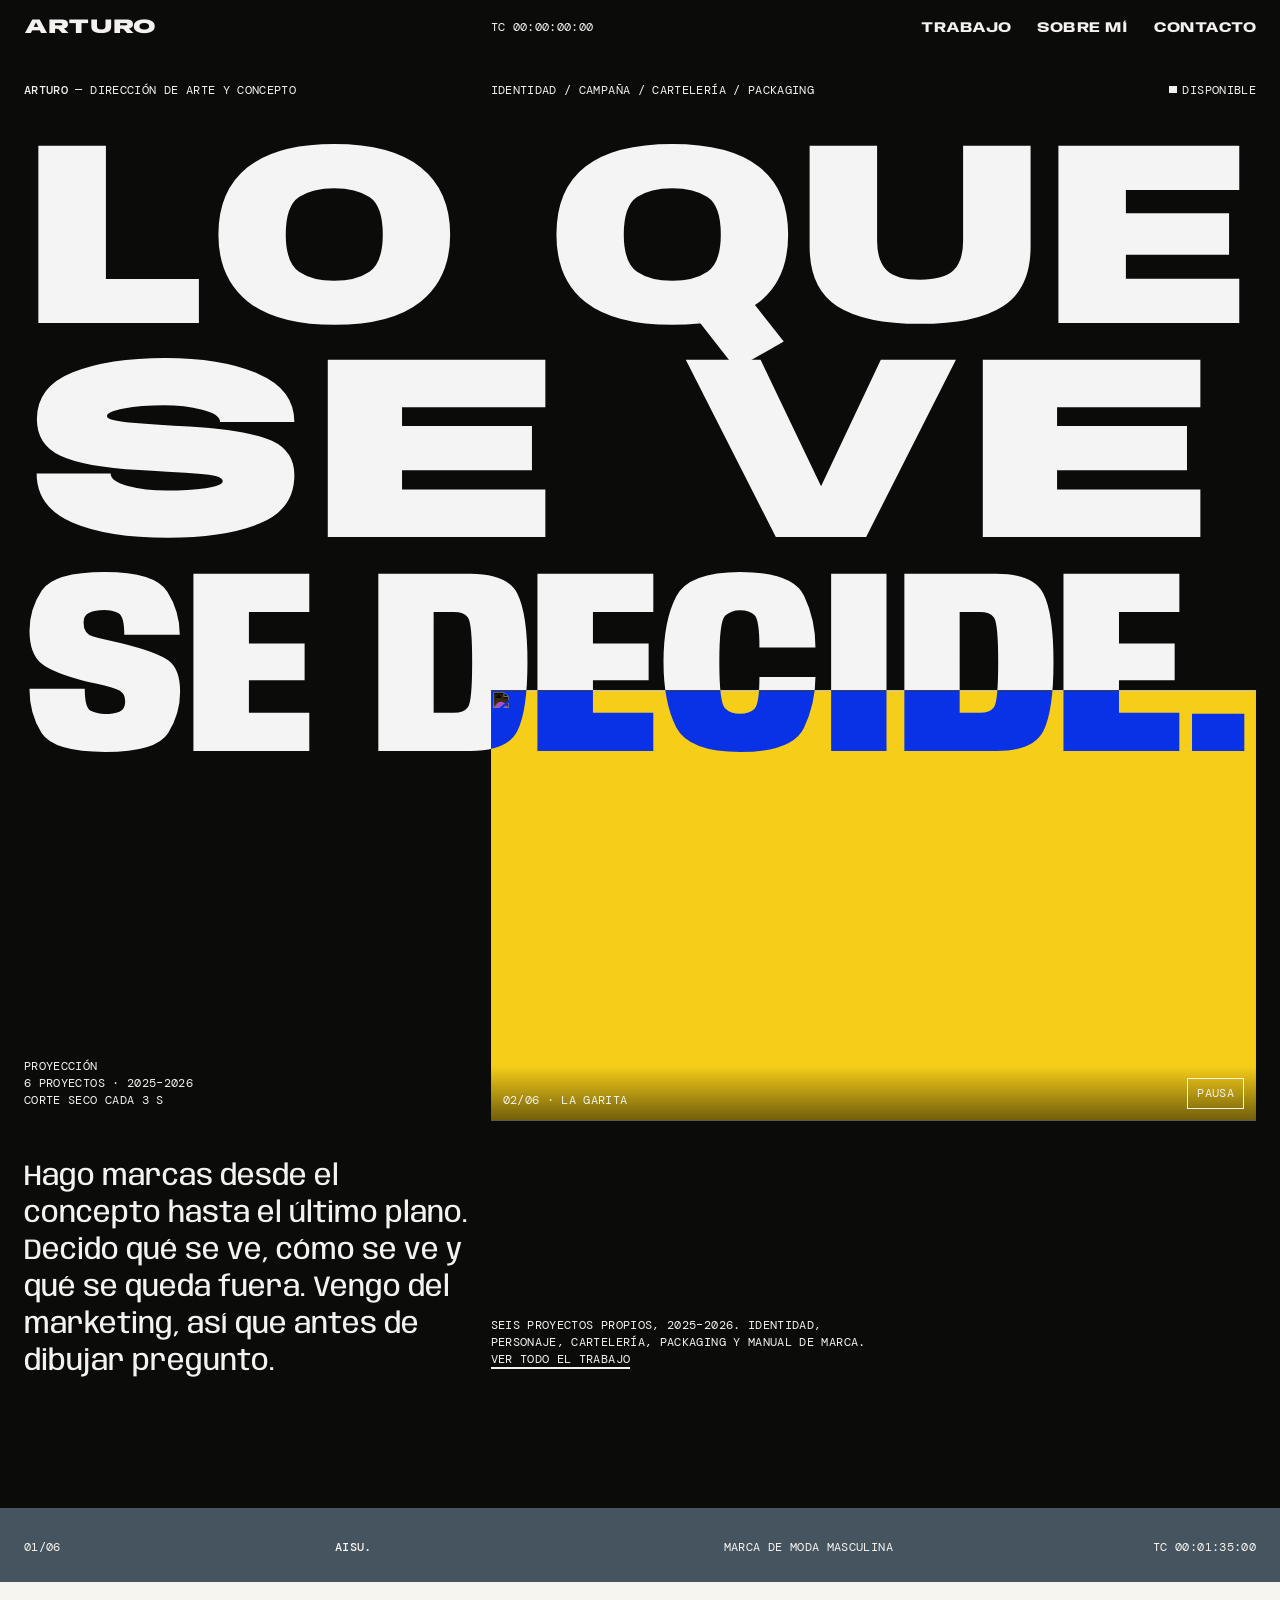
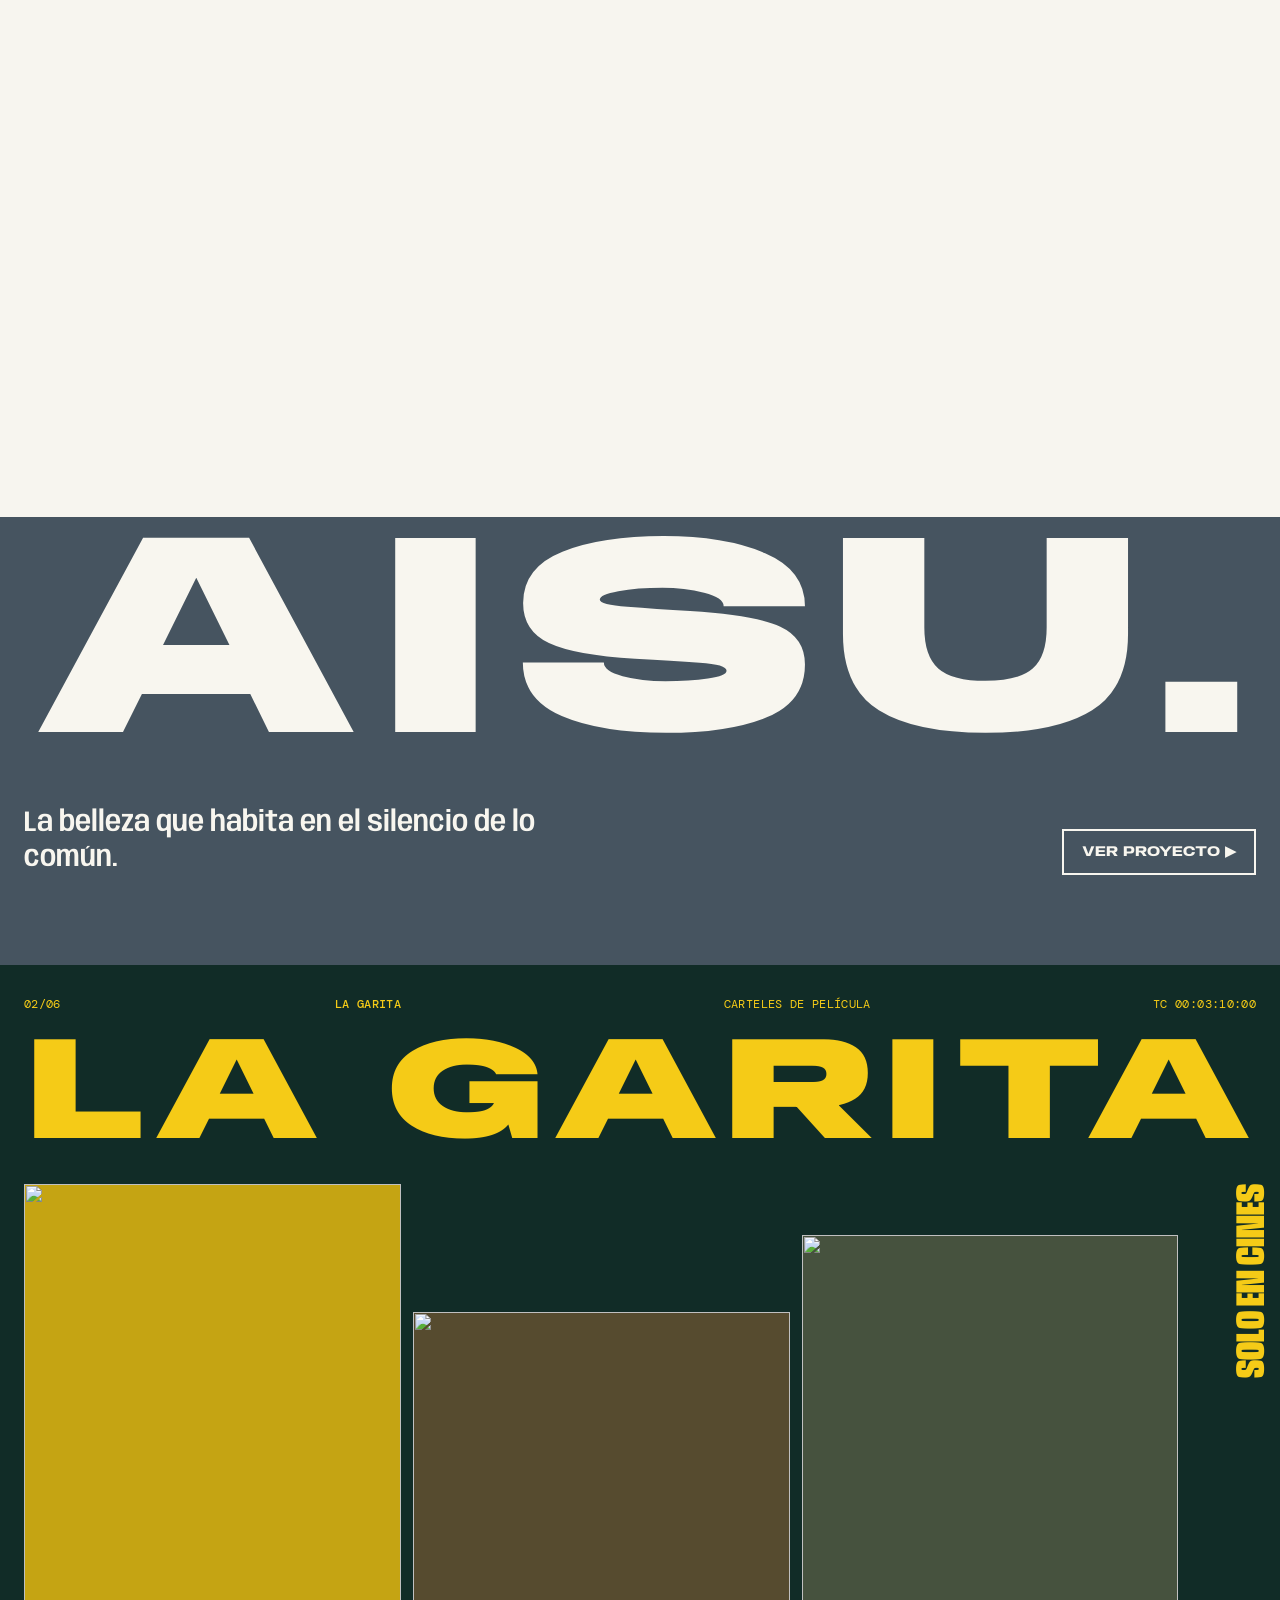
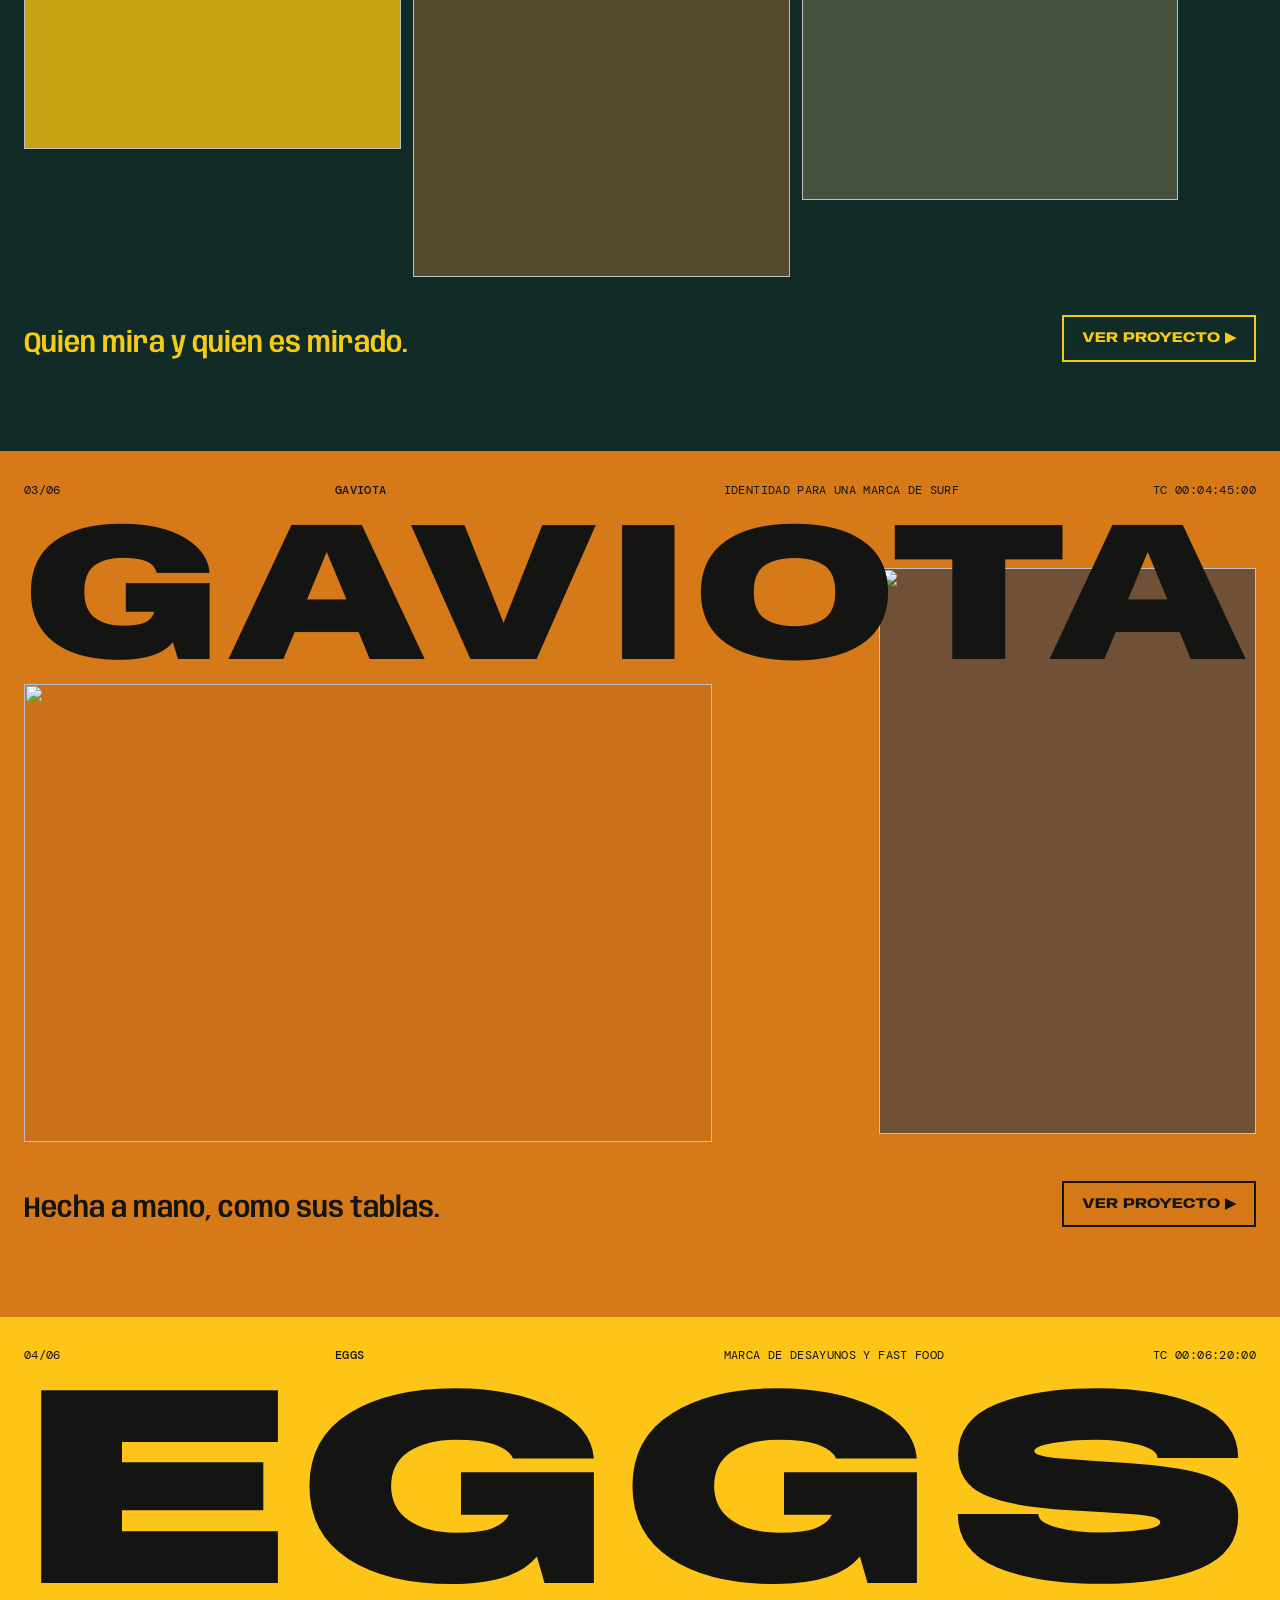
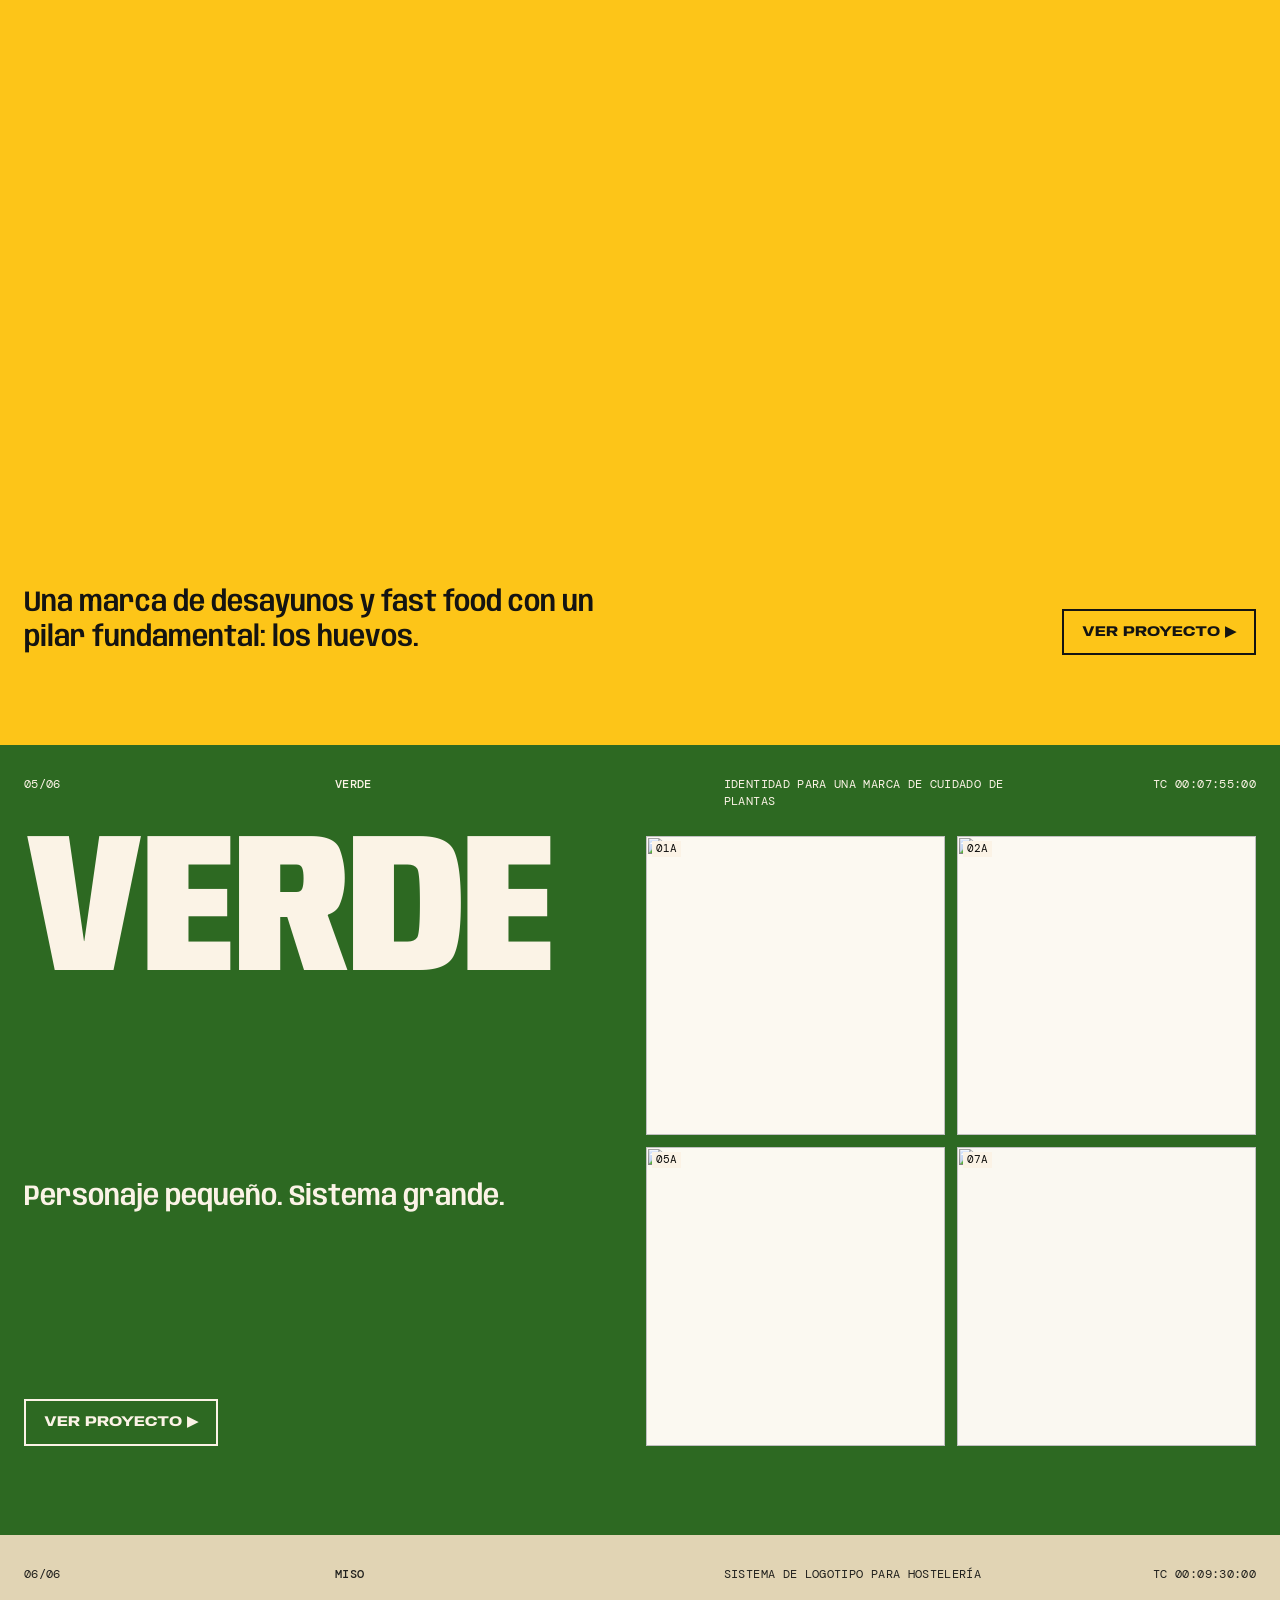
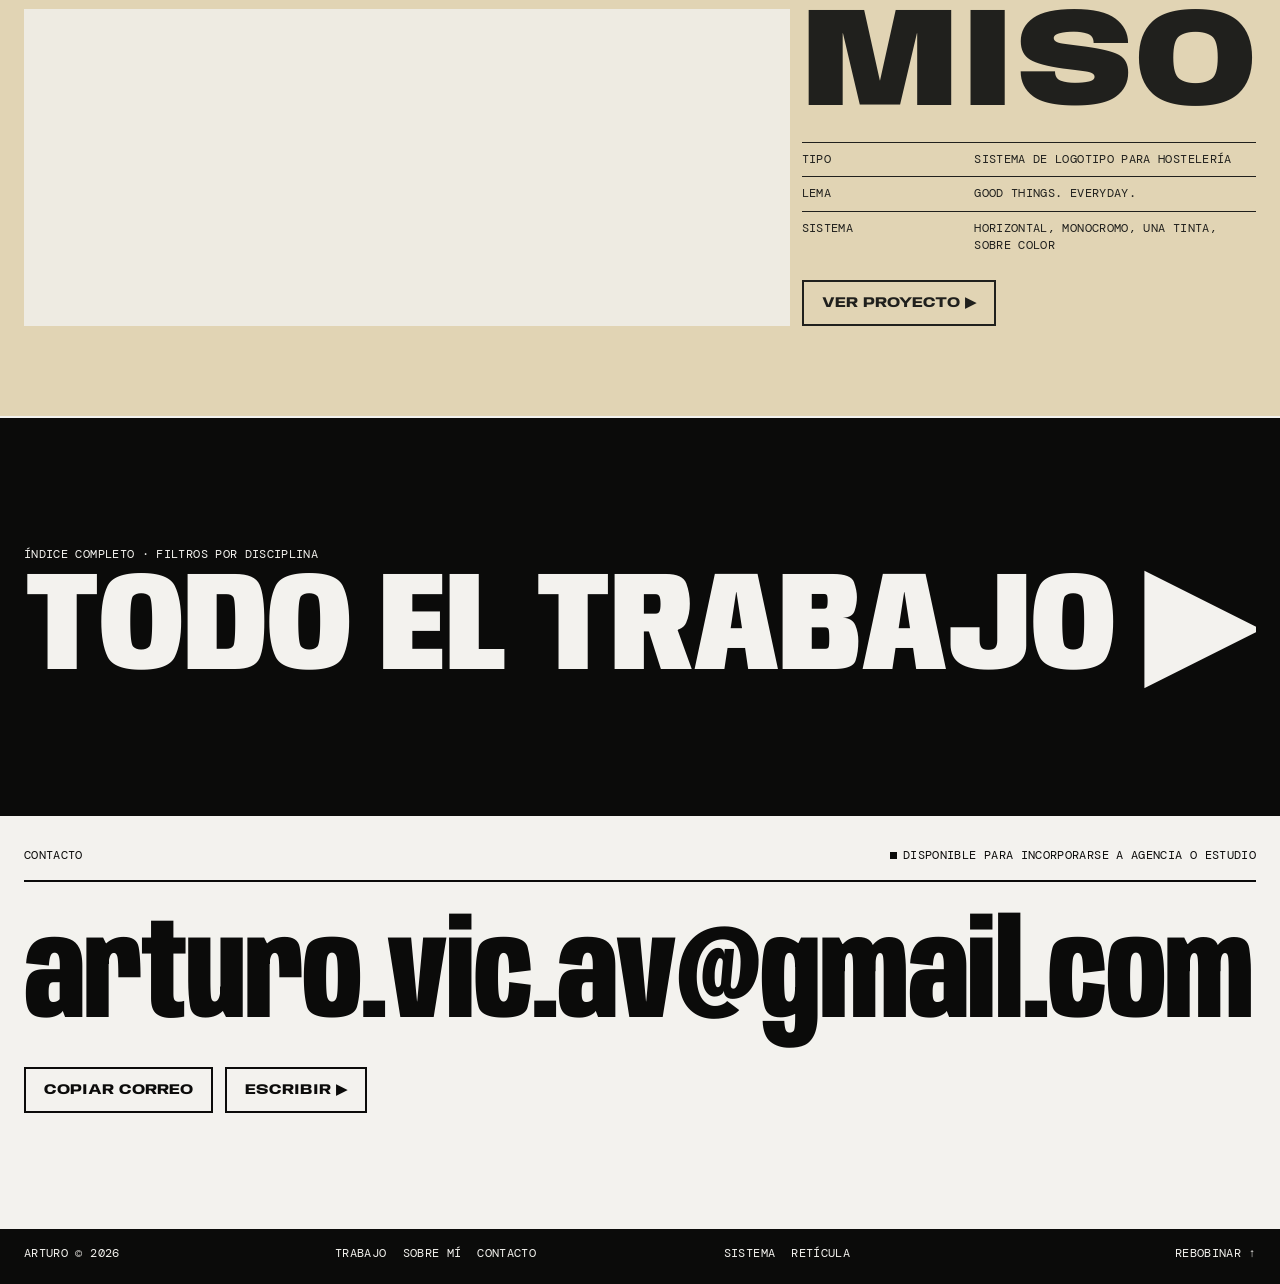
==== index.html @ fe22f7c1 "Portfolio Sala: página y datos" ====
<!doctype html>
<html lang="es">
<head>
<meta charset="utf-8">
<meta name="viewport" content="width=device-width,initial-scale=1,viewport-fit=cover">
<title>Arturo, Sala</title>
<meta name="description" content="Arturo. Dirección de arte y concepto: identidad, campaña, cartelería y packaging.">
<meta name="author" content="Arturo">
<meta property="og:type" content="website">
<meta property="og:locale" content="es_ES">
<meta property="og:title" content="Arturo, Sala">
<meta property="og:description" content="Arturo. Dirección de arte y concepto: identidad, campaña, cartelería y packaging.">
<meta property="og:image" content="img/aisu-01-1440.webp">
<meta name="twitter:card" content="summary_large_image">
<link rel="icon" href="favicon.svg" type="image/svg+xml">
<link rel="preload" as="image" href="img/aisu-01-1440.webp">
<link rel="preconnect" href="https://fonts.googleapis.com"><link rel="preconnect" href="https://fonts.gstatic.com" crossorigin><link rel="stylesheet" href="https://fonts.googleapis.com/css2?family=Anybody:ital,wdth,wght@0,50..150,100..900;1,50..150,100..900&family=DM+Mono:ital,wght@0,400;0,500;1,400&display=swap">
<style>
/* SALA — Versión B, experimental / dirección de arte.
   Concepto: el portfolio como una sala de proyección. La pantalla está a oscuras hasta que entra un proyecto,
   y entonces el color lo pone el trabajo: cada proyecto trae su fondo y su tinta, con cortes secos, sin fundidos.
   Tipografía: una sola familia variable (Anybody, anchura 50–150) usada como imagen + DM Mono para códigos de tiempo y créditos.
   Gramática: 1) el texto grande solo sangra por la derecha; 2) tres colores activos como máximo: fondo, tinta, imagen;
   3) una sola diagonal, la de la claqueta; 4) desplazamientos en múltiplos de dos columnas; 5) el movimiento entra en horizontal. */
:root{
  --night:#0B0B0A; --screen:#F3F2EE; --dim:#8E8C86; --line:rgba(243,242,238,.22);
  --bg:var(--night); --fg:var(--screen);
  --f-disp:"Anybody","Arial Narrow","Helvetica Neue",Arial,sans-serif;
  --f-mono:"DM Mono","SFMono-Regular",Menlo,Consolas,monospace;
  /* escala: tamaño + anchura del eje wdth */
  --t-mega:clamp(4.6rem,15.5vw,22rem);
  --t-dxl:clamp(3.6rem,11vw,15rem);
  --t-dl:clamp(2.8rem,7vw,8.5rem);
  --t-h1:clamp(2.2rem,4.4vw,5.2rem);
  --t-h2:clamp(1.6rem,2.6vw,3rem);
  --t-h3:1.35rem;
  --t-bl:clamp(1.3rem,1rem + 1vw,2.05rem);
  --t-b:1.125rem; --t-meta:.74rem; --t-nav:.9rem;
  /* espaciado */
  --s1:4px; --s2:8px; --s3:12px; --s4:16px; --s5:24px; --s6:32px; --s7:48px; --s8:64px; --s9:96px; --s10:128px; --s11:192px;
  --sec:clamp(80px,10vw,160px);
  /* retícula: 16 columnas a sangre */
  --cols:4; --gut:10px; --mar:16px; --head:52px;
  --ease:cubic-bezier(.16,1,.3,1); --cut:cubic-bezier(.77,0,.18,1); --d1:140ms; --d2:320ms; --d3:700ms;
  color-scheme:dark;
}
@media (min-width:700px){:root{--cols:8;--gut:12px;--mar:20px}}
@media (min-width:1100px){:root{--cols:16;--gut:12px;--mar:24px;--head:56px}}

*,*::before,*::after{box-sizing:border-box}
html{-webkit-text-size-adjust:100%;scroll-padding-top:calc(var(--head) + 16px);background:var(--night)}
body{margin:0;background:var(--night);color:var(--screen);font-family:var(--f-disp);font-size:var(--t-b);line-height:1.5;font-stretch:100%;-webkit-font-smoothing:antialiased}
img{display:block;max-width:100%;height:auto}
a{color:inherit;text-decoration:none}
button{font:inherit;color:inherit;background:none;border:0;padding:0;cursor:pointer;text-transform:inherit;letter-spacing:inherit}
::selection{background:var(--screen);color:var(--night)}
:focus-visible{outline:3px solid currentColor;outline-offset:3px}
[tabindex="-1"]:focus{outline:none}
.sr{position:absolute!important;width:1px;height:1px;overflow:hidden;clip:rect(0 0 0 0);white-space:nowrap}
.skip{position:fixed;left:var(--mar);top:8px;z-index:100;background:var(--screen);color:var(--night);padding:8px 12px;font:500 var(--t-meta)/1 var(--f-mono);text-transform:uppercase;transform:translateY(-200%)}
.skip:focus{transform:none}

.wrap{padding-inline:var(--mar)}
.g{display:grid;grid-template-columns:repeat(var(--cols),minmax(0,1fr));column-gap:var(--gut)}
.g>*{grid-column:var(--cm,1/-1);min-width:0}
@media (min-width:700px){.g>*{grid-column:var(--ct,1/-1)}}
@media (min-width:1100px){.g>*{grid-column:var(--c,1/-1)}}

/* tipografía */
.mono,.meta{font-family:var(--f-mono);font-size:var(--t-meta);line-height:1.45;font-weight:400;letter-spacing:.03em;text-transform:uppercase;font-variant-numeric:tabular-nums}
.meta b{font-weight:500}
.mega,.dxl,.dl,.h1,.h2{font-family:var(--f-disp);text-transform:uppercase;margin:0;font-weight:900}
.mega{font-size:var(--t-mega);line-height:.8;font-stretch:50%;letter-spacing:-.005em}
.dxl{font-size:var(--t-dxl);line-height:.82;font-stretch:56%}
.dl{font-size:var(--t-dl);line-height:.86;font-stretch:62%;font-weight:850}
.h1{font-size:var(--t-h1);line-height:.9;font-stretch:70%;font-weight:800}
.h2{font-size:var(--t-h2);line-height:.96;font-stretch:80%;font-weight:750}
.h3{font-size:var(--t-h3);line-height:1.1;font-stretch:100%;font-weight:650;margin:0}
.bl{font-size:var(--t-bl);line-height:1.28;font-weight:450;margin:0;max-width:30em;text-wrap:pretty}
.b{font-size:var(--t-b);line-height:1.52;margin:0;max-width:36em;text-wrap:pretty}
.wide{font-stretch:150%;font-weight:800}
/* bloques ajustados: cada línea abre su anchura hasta llenar la caja */
.fitbox{display:block;overflow-x:clip;overflow-y:visible;white-space:nowrap}
.fit{display:inline-block;white-space:nowrap;will-change:font-stretch}
.fitbox.anim .fit{transition:font-stretch var(--d3) var(--ease),font-size var(--d3) var(--ease)}
.fitgroup{display:block}
a.hit{display:block;min-width:0}

/* cabecera */
.hd{position:fixed;left:0;right:0;top:0;z-index:50;padding-top:env(safe-area-inset-top,0px);background:var(--hbg,var(--night));color:var(--hfg,var(--screen));transition:background-color var(--d2) var(--cut),color var(--d2) var(--cut)}
.hd .g{height:var(--head);align-items:center}
.logo{font:900 1.25rem/1 var(--f-disp);font-stretch:150%;letter-spacing:.01em;text-transform:uppercase}
.tc{display:none}
@media (min-width:1100px){.tc{display:block}}
.nav{display:flex;justify-content:flex-end;gap:clamp(14px,2vw,28px)}
.nav a,.menu-btn{font:750 var(--t-nav)/1 var(--f-disp);font-stretch:125%;text-transform:uppercase;letter-spacing:.01em;padding:10px 0;position:relative}
.nav a::before{content:"";position:absolute;left:-6px;right:-6px;top:4px;bottom:4px;background:var(--hfg,var(--screen));transform:scaleX(0);transform-origin:left;transition:transform var(--d2) var(--cut);z-index:-1}
.nav a{isolation:isolate;transition:color var(--d2) var(--cut)}
.nav a:hover,.nav a[aria-current="page"]{color:var(--hbg,var(--night))}
.nav a:hover::before,.nav a[aria-current="page"]::before{transform:scaleX(1)}
.prog{position:absolute;left:0;bottom:0;height:2px;width:100%;background:currentColor;transform-origin:left;transform:scaleX(0)}
.menu-btn{display:none}
@media (max-width:699px){.nav{display:none}.menu-btn{display:block;justify-self:end}}
.menu{position:fixed;inset:0;z-index:70;background:var(--screen);color:var(--night);padding:calc(env(safe-area-inset-top,0px) + 8px) var(--mar) calc(env(safe-area-inset-bottom,0px) + 20px);display:flex;flex-direction:column}
.menu[hidden]{display:none!important}
.menu-top{display:flex;justify-content:space-between;align-items:center;height:44px}
.menu ol{list-style:none;margin:auto 0 0;padding:0}
.menu li a{display:block;font:900 clamp(3.6rem,19vw,6rem)/.84 var(--f-disp);font-stretch:55%;text-transform:uppercase;padding:6px 0;border-top:2px solid currentColor}
.menu li a span{font:400 var(--t-meta)/1 var(--f-mono);vertical-align:top;margin-right:10px}
.menu .meta{margin-top:20px}
main{overflow-x:clip;display:block;padding-top:calc(var(--head) + env(safe-area-inset-top,0px))}
.pj,.reel,.close,.hero,.ph,.next{display:flow-root}
.next{display:block}

/* botones y enlaces: bloques invertidos, sin pastillas ni sombras */
.cta{display:inline-flex;align-items:center;gap:10px;font:750 var(--t-nav)/1 var(--f-disp);font-stretch:125%;text-transform:uppercase;padding:14px 18px;border:2px solid currentColor;transition:background-color var(--d1),color var(--d1)}
.cta:hover{background:currentColor}
.cta:hover span{color:var(--inv,var(--night))}
.cta:active{transform:translateY(2px)}
.cta[data-state="ok"]{background:currentColor}
.cta[data-state="ok"] span{color:var(--inv,var(--night))}
.ul{background-image:linear-gradient(currentColor,currentColor);background-size:100% 2px;background-repeat:no-repeat;background-position:0 100%;padding-bottom:2px}
.ul:hover{background-size:0 2px;background-position:100% 100%;transition:background-size var(--d2) var(--cut)}

/* HOME: hero */
.hero{padding-top:clamp(16px,2vw,28px);position:relative}
.hero-top{row-gap:6px;padding-bottom:clamp(14px,2vw,24px)}
.hero-top .a{--c:1/7;--ct:1/5}
.hero-top .b2{--c:7/12;--ct:5/9}
.hero-top .c2{--c:12/-1;--ct:1/-1;text-align:right}
@media (max-width:1099px){.hero-top .c2{text-align:left}}
.stmt{position:relative;z-index:2;mix-blend-mode:difference;color:#fff;pointer-events:none}
.stmt .fitbox{line-height:.8}
.stmt .fitbox+.fitbox{margin-top:.02em}
.proj{position:relative;z-index:1;margin-top:clamp(-120px,-9vw,-40px)}
.proj .frame{--c:7/-1;--ct:3/-1;position:relative;aspect-ratio:16/9;background:#1a1a19;overflow:hidden}
@media (max-width:699px){.proj{margin-top:-28px}.proj .frame{aspect-ratio:4/5}}
.proj img{position:absolute;inset:0;width:100%;height:100%;object-fit:cover}
.proj .ctrl{position:absolute;left:0;right:0;bottom:0;display:flex;justify-content:space-between;align-items:end;padding:12px;gap:12px;background:linear-gradient(transparent,rgba(0,0,0,.55));color:var(--screen)}
.proj .ctrl button{border:1.5px solid currentColor;padding:6px 9px}
.proj .ctrl button:hover{background:var(--screen);color:var(--night)}
.hero-sub{margin-top:clamp(24px,3vw,40px);row-gap:18px;align-items:end;padding-bottom:var(--sec)}
.hero-sub .bl{--c:1/7;--ct:1/6}
.hero-sub .st{--c:7/12;--ct:6/-1}
.dot{display:inline-block;width:.6em;height:.6em;background:currentColor;margin-right:.5em;vertical-align:.02em;animation:blink 1.6s steps(1) infinite}
@keyframes blink{50%{opacity:.25}}
.proj .frame{grid-row:1}
.proj .aside{--c:1/6;--ct:1/3;grid-row:1;align-self:end}
@media (max-width:1099px){.proj .aside{display:none}}

/* intro */
.intro{border-top:2px solid var(--screen);padding-top:14px;padding-bottom:var(--sec);row-gap:20px}
.intro .meta{--c:1/5;--ct:1/3}
.intro .bl{--c:5/15;--ct:3/-1;font-size:clamp(1.55rem,1.1rem + 1.9vw,3.3rem);line-height:1.12;font-weight:500;max-width:none;font-stretch:88%}
.intro .go{--c:5/-1;--ct:3/-1}

/* REELS: cada proyecto trae su color */
.reel{background:var(--rg);color:var(--ri);--inv:var(--rg);padding-block:clamp(20px,2.4vw,32px) clamp(56px,7vw,112px);position:relative;overflow:hidden}
.reel-top{row-gap:4px;padding-bottom:clamp(16px,2vw,28px)}
.reel-top>*:nth-child(1){--c:1/5;--ct:1/3;--cm:1/2}
.reel-top>*:nth-child(2){--c:5/10;--ct:3/6;--cm:2/-1}
.reel-top>*:nth-child(3){--c:10/14;--ct:6/8}
.reel-top>*:nth-child(4){--c:14/-1;--ct:8/-1;text-align:right}
@media (max-width:699px){.reel-top>*:nth-child(3),.reel-top>*:nth-child(4){display:none}}
.reel a.hit:hover .fit{opacity:.92}
.reel .hook{font-size:var(--t-bl);line-height:1.2;font-weight:600;font-stretch:90%;margin:0;max-width:22em}
.reel .foot{margin-top:clamp(20px,3vw,40px);row-gap:18px;align-items:end}
.reel .foot .hook{--c:1/9;--ct:1/6}
.reel .foot .act{--c:13/-1;--ct:6/-1;justify-self:end}
@media (max-width:699px){.reel .foot .act{justify-self:start}}
.bleedimg{margin-inline:calc(var(--mar) * -1);position:relative;overflow:hidden;background:rgba(0,0,0,.2)}
.bleedimg img{width:100%;height:100%;object-fit:cover;position:absolute;inset:0}
.lbx{aspect-ratio:2.39/1}
@media (max-width:699px){.lbx{aspect-ratio:4/3}}
.cross{position:relative;z-index:2;margin-top:-.34em}
.v-aisu .cross .fit{text-shadow:0 0 1px rgba(0,0,0,.01)}
/* La Garita: tres carteles escalonados + rótulo vertical */
.posters{row-gap:var(--gut);margin-top:clamp(16px,2vw,28px);position:relative}
.posters a{display:block;aspect-ratio:2/3;position:relative;overflow:hidden}
.posters img{position:absolute;inset:0;width:100%;height:100%;object-fit:cover}
.posters .p1{--c:1/6;--ct:1/4;--cm:1/3}
.posters .p2{--c:6/11;--ct:4/7;--cm:3/5;margin-top:clamp(0px,10vw,160px)}
.posters .p3{--c:11/16;--ct:1/4;--cm:1/3;margin-top:clamp(0px,4vw,64px)}
@media (max-width:1099px){.posters .p3{margin-top:0}}
.vlabel{position:absolute;right:calc(var(--mar) * -1 + 6px);top:0;writing-mode:vertical-rl;transform:rotate(180deg);font:900 clamp(1.6rem,3.2vw,3.6rem)/1 var(--f-disp);font-stretch:60%;text-transform:uppercase;white-space:nowrap}
@media (max-width:699px){.vlabel{display:none}}
/* Gaviota: tabla vertical que rompe el título */
.v-gav .wrapx{row-gap:var(--gut)}
.v-gav .ttl{position:relative;z-index:2}
.v-gav .tall{--c:12/-1;--ct:5/9;--cm:2/5;margin-top:clamp(-180px,-9vw,-32px);position:relative;z-index:1;aspect-ratio:2/3;overflow:hidden;display:block}
.v-gav .tall img,.v-gav .land img{position:absolute;inset:0;width:100%;height:100%;object-fit:cover}
.v-gav .land{--c:1/10;--ct:1/5;--cm:1/-1;aspect-ratio:3/2;overflow:hidden;position:relative;display:block;align-self:end}
@media (max-width:699px){.v-gav .tall{margin-top:16px}.v-gav .land{grid-row:3}}
/* Eggs: palabra enorme detrás, envase encima */
.v-eggs .logo{--c:4/14;--ct:2/8;display:block;position:relative;aspect-ratio:1473/1068;overflow:hidden;margin-top:clamp(-40px,-2vw,-8px)}
.v-eggs .logo img{position:absolute;inset:0;width:100%;height:100%;object-fit:cover;background:transparent!important}
/* Verde: título a la izquierda, hoja de contactos a la derecha */
.v-verde .split{row-gap:24px;align-items:start}
.v-verde .l{--c:1/8;--ct:1/-1;display:grid;grid-template-columns:minmax(0,1fr);gap:18px;align-content:space-between;min-height:100%}
.v-verde .r{--c:9/-1;--ct:1/-1;display:grid;grid-template-columns:repeat(2,minmax(0,1fr));gap:var(--gut)}
.v-verde .r a{display:block;position:relative;aspect-ratio:1;overflow:hidden}
.v-verde .r img{position:absolute;inset:0;width:100%;height:100%;object-fit:cover}
.v-verde .r .code{position:absolute;left:6px;top:5px;font:400 .66rem/1 var(--f-mono);color:var(--night);background:var(--ri);padding:3px 4px}
/* Miso: composición de manual */
.v-miso .split{row-gap:20px}
.v-miso .img{--c:1/11;--ct:1/-1;display:block;position:relative;aspect-ratio:1630/675;overflow:hidden;align-self:end}
.v-miso .img img{position:absolute;inset:0;width:100%;height:100%;object-fit:cover}
.v-miso .side{--c:11/-1;--ct:1/-1;display:grid;grid-template-columns:minmax(0,1fr);gap:18px;align-content:end;justify-items:start}
.v-miso .side>*{max-width:100%}.v-miso .side .hit,.v-miso .side table{width:100%}
.v-miso table{border-collapse:collapse;width:100%}
.v-miso td{border-top:1.5px solid currentColor;padding:8px 0;vertical-align:top}
.v-miso td:first-child{width:38%}
.allwork{padding-block:var(--sec);border-top:2px solid var(--screen)}
.allwork a{display:block}
.allwork a:hover .fit{color:var(--night);background:var(--screen)}

/* CONTACTO */
.close{background:var(--screen);color:var(--night);--inv:var(--screen);padding-block:clamp(20px,2.4vw,32px) 0;overflow:hidden}
.close .row1{row-gap:6px;padding-bottom:16px;border-bottom:2px solid currentColor}
.close .rt{text-align:right}@media (max-width:1099px){.close .rt{text-align:left}}
.close .mailbox{padding-top:clamp(24px,3vw,48px)}
.mailfit .fit{font-weight:800;text-transform:none;letter-spacing:-.01em}
.close .acts{margin-top:clamp(20px,2.4vw,36px);display:flex;flex-wrap:wrap;gap:12px;align-items:center}
.close .acts .meta{margin-left:4px}
.ft{background:var(--night);color:var(--screen);padding-block:16px calc(env(safe-area-inset-bottom,0px) + 22px)}
.ft .g{row-gap:10px}
.ft .fa{--c:1/5;--ct:1/3}
.ft .fb{--c:5/10;--ct:3/6;display:flex;gap:16px;flex-wrap:wrap}
.ft .fc{--c:10/14;--ct:6/8;display:flex;gap:16px;flex-wrap:wrap}
.ft .fd{--c:14/-1;--ct:8/-1;text-align:right}
@media (max-width:699px){.ft .fd{text-align:left}}
.ft a:hover,.ft button:hover{background:var(--screen);color:var(--night)}
.ft button[aria-pressed="true"]{background:var(--screen);color:var(--night)}

/* TRABAJO (índice) */
.ph{padding-top:clamp(16px,2vw,28px)}
.ph .meta-row{row-gap:6px;padding-bottom:12px}
.ph .meta-row>*:nth-child(1){--c:1/5;--ct:1/3}
.ph .meta-row>*:nth-child(2){--c:5/12;--ct:3/-1}
.ph .meta-row>*:nth-child(3){--c:12/-1;--ct:1/-1;text-align:right}
@media (max-width:1099px){.ph .meta-row>*:nth-child(3){text-align:left}}
.filters{display:flex;flex-wrap:wrap;gap:6px;margin-top:clamp(18px,2.4vw,32px);padding-bottom:18px}
.fbtn{font:400 var(--t-meta)/1 var(--f-mono);text-transform:uppercase;letter-spacing:.03em;padding:9px 10px;border:1.5px solid var(--screen);transition:background-color var(--d1),color var(--d1)}
.fbtn:hover{background:rgba(243,242,238,.14)}
.fbtn[aria-pressed="true"]{background:var(--screen);color:var(--night)}
.fbtn:disabled{opacity:.3;cursor:not-allowed}
.list{list-style:none;margin:0;padding:0;border-top:2px solid var(--screen)}
.list li[hidden]{display:none}
.item{display:grid;grid-template-columns:repeat(var(--cols),minmax(0,1fr));column-gap:var(--gut);align-items:center;padding:10px var(--mar);margin-inline:calc(var(--mar) * -1);border-bottom:2px solid var(--screen);transition:background-color var(--d1) var(--cut),color var(--d1) var(--cut)}
.item .n{grid-column:1/2}
.item .t{grid-column:2/-1;font:900 var(--t-dxl)/.84 var(--f-disp);font-stretch:52%;text-transform:uppercase;transition:font-stretch var(--d3) var(--ease);white-space:nowrap;overflow:hidden}
.item .k,.item .y{display:none}
.item .th{display:none}
@media (max-width:699px){.item{grid-template-columns:minmax(0,1fr) 84px;row-gap:6px}.item .n{grid-column:1/2;grid-row:1}.item .t{grid-column:1/2;grid-row:2;font-size:clamp(3rem,16vw,5rem)}.item .th{display:block;grid-column:2/3;grid-row:1/4;align-self:center}.item .th img{aspect-ratio:1;object-fit:contain;width:100%}.item .k{display:block;grid-column:1/2;grid-row:3}}
@media (min-width:700px){.item .t{grid-column:2/7}.item .k{display:block;grid-column:7/9;text-align:right}}
@media (min-width:1100px){.item .t{grid-column:2/13}.item .k{grid-column:13/16;text-align:left}.item .y{display:block;grid-column:16/17;text-align:right}}
@media (hover:hover) and (pointer:fine){
  .item:hover,.item:focus-visible{background:var(--ig);color:var(--ii)}
  .item:hover .t,.item:focus-visible .t{font-stretch:96%}
}
.item:focus-visible{background:var(--ig);color:var(--ii);outline-offset:-3px}
.pv{position:fixed;left:0;top:0;z-index:40;width:clamp(180px,17vw,280px);pointer-events:none;opacity:0;transform:translate3d(-999px,0,0)}
.pv.on{opacity:1}
.pv img{display:block;width:100%;height:auto;object-fit:contain}
@media (hover:none),(pointer:coarse){.pv{display:none}}
.empty{padding:24px 0}

/* PROYECTO */
.pj{background:var(--rg);color:var(--ri);--inv:var(--rg)}
.slate{margin-top:clamp(16px,2vw,28px);border:2px solid currentColor}
.slate .stripes{display:block;width:100%;height:clamp(22px,2.6vw,36px);border-bottom:2px solid currentColor;color:inherit;overflow:hidden}
.slate dl{margin:0;display:grid;grid-template-columns:repeat(2,minmax(0,1fr))}
@media (min-width:700px){.slate dl{grid-template-columns:repeat(3,minmax(0,1fr))}}
@media (min-width:1100px){.slate dl{grid-template-columns:repeat(6,minmax(0,1fr))}}
.slate dl>div{padding:10px 12px;border-right:2px solid currentColor;border-bottom:2px solid currentColor;margin-bottom:-2px;display:grid;gap:4px;align-content:start}
.slate dt{font:400 .66rem/1 var(--f-mono);text-transform:uppercase;letter-spacing:.06em;opacity:.75}
.slate dd{margin:0;font:700 1rem/1.2 var(--f-disp);font-stretch:95%}
.pj-title{margin-top:clamp(18px,2.6vw,40px)}
.pj-hook{margin-top:clamp(14px,2vw,28px);row-gap:16px;align-items:end;padding-bottom:clamp(24px,3vw,48px)}
.pj-hook .bl{--c:1/10;--ct:1/-1;font-weight:600;font-stretch:90%}
.pj-hook .meta{--c:12/-1;--ct:1/-1;text-align:right}
@media (max-width:1099px){.pj-hook .meta{text-align:left}}
.cover-b{aspect-ratio:var(--ar);max-height:none}
.cover-b.portrait{aspect-ratio:auto;height:auto;display:grid;grid-template-columns:repeat(var(--cols),minmax(0,1fr));column-gap:var(--gut);padding-inline:var(--mar);background:transparent}
.cover-b.portrait img{position:static;grid-column:var(--c2,1/-1);aspect-ratio:2/3;height:auto}
@media (min-width:1100px){.cover-b.portrait{--c2:5/13}}
@media (min-width:700px) and (max-width:1099px){.cover-b.portrait{--c2:2/8}}
.pb>*{margin-top:clamp(56px,7vw,120px)}
.bt{row-gap:12px}
.bt .meta{--c:1/5;--ct:1/3}
.bt .bl{--c:5/14;--ct:3/-1}
.bt.r .meta{--c:7/10;--ct:1/3}
.bt.r .bl{--c:10/-1;--ct:3/-1}
.bt .big{font-size:clamp(1.5rem,1.1rem + 1.7vw,3rem);line-height:1.12;font-weight:500;font-stretch:88%;max-width:none}
.fg{margin:0}
.fg .fr{position:relative;overflow:hidden;background:rgba(0,0,0,.12)}
.fg img{width:100%;height:auto}
.fg figcaption{margin-top:8px}
.fg.full{--c:1/-1}
.fg.wide{--c:3/-1;--ct:2/-1}
.fg.inset{--c:6/12;--ct:3/7;--cm:1/-1}
.fg.bleed{margin-inline:calc(var(--mar) * -1)}
.fg.bleed figcaption{padding-inline:var(--mar)}
.pairb{row-gap:var(--gut)}
/* pareja a la misma altura: cada imagen ocupa el ancho que le da su proporción */
.paireq{display:flex;gap:var(--gut);align-items:flex-start}
.paireq .fg:nth-child(1){flex:var(--ra) 1 0;min-width:0}
.paireq .fg:nth-child(2){flex:var(--rc) 1 0;min-width:0}
@media (max-width:699px){.paireq{flex-direction:column}.paireq .fg{flex:none!important;width:100%}}
.pairb .fg:nth-child(1){--c:1/9;--ct:1/5}
.pairb .fg:nth-child(2){--c:9/-1;--ct:5/-1}
.pairb.st .fg:nth-child(1){--c:1/10;--ct:1/6}
.pairb.st .fg:nth-child(2){--c:11/-1;--ct:6/-1;margin-top:clamp(0px,12vw,200px)}
.pairb.pp .fg:nth-child(1){--c:2/8;--ct:1/5}
.pairb.pp .fg:nth-child(2){--c:10/16;--ct:5/-1;margin-top:clamp(0px,8vw,140px)}
/* tira de contactos: fondo negro, códigos de borde */
.strip{background:var(--night);color:var(--screen);margin-inline:calc(var(--mar) * -1);padding:14px var(--mar)}
.strip .edge{display:flex;justify-content:space-between;gap:12px;font:400 .68rem/1 var(--f-mono);letter-spacing:.08em;text-transform:uppercase;opacity:.7}
.strip .cells{display:grid;grid-template-columns:repeat(2,minmax(0,1fr));gap:8px;margin-block:10px}
@media (min-width:700px){.strip .cells{grid-template-columns:repeat(var(--n),minmax(0,1fr))}}
@media (min-width:700px) and (max-width:1099px){.strip .cells.n6{grid-template-columns:repeat(3,minmax(0,1fr))}}
.strip figure{margin:0}
.strip img{width:100%;aspect-ratio:var(--r);object-fit:contain;background:#171716}
.strip figcaption{margin-top:6px;font:400 .66rem/1.3 var(--f-mono);text-transform:uppercase;opacity:.8}
.qb .fitbox{line-height:.86}
.qb .fit{font-weight:900}
.sp{row-gap:0}
.sp .meta{--c:1/5;--ct:1/3;padding-top:8px}
.sp dl{--c:5/-1;--ct:3/-1;margin:0}
.sp dl>div{display:grid;grid-template-columns:minmax(0,1fr);gap:4px 24px;border-top:2px solid currentColor;padding:12px 0 18px}
@media (min-width:700px){.sp dl>div{grid-template-columns:minmax(0,5fr) minmax(0,7fr)}}
.sp dt{font:850 var(--t-h2)/.95 var(--f-disp);font-stretch:70%;text-transform:uppercase}
.sp dd{margin:0;font-size:1.1rem;line-height:1.45}
.bands{margin-inline:calc(var(--mar) * -1)}
.band{display:grid;grid-template-columns:repeat(var(--cols),minmax(0,1fr));column-gap:var(--gut);padding:clamp(18px,3vw,44px) var(--mar);align-items:end}
.band .nm{grid-column:1/-1;font:900 var(--t-dl)/.86 var(--f-disp);font-stretch:62%;text-transform:uppercase}
.band .hx{grid-column:1/-1;margin-top:8px}
@media (min-width:700px){.band .nm{grid-column:1/6}.band .hx{grid-column:6/-1;text-align:right;margin:0}}
@media (min-width:1100px){.band .nm{grid-column:1/12}.band .hx{grid-column:12/-1}}
.next{display:block;background:var(--ng);color:var(--ni);padding:clamp(20px,2.4vw,32px) var(--mar) clamp(28px,3vw,48px);margin-top:clamp(56px,7vw,120px);position:relative;overflow:hidden}
.next .top{display:flex;justify-content:space-between;gap:12px}
.next .nimg{margin-top:clamp(16px,2vw,24px);aspect-ratio:2.39/1;position:relative;overflow:hidden}
@media (max-width:699px){.next .nimg{aspect-ratio:4/3}}
.next .nimg img{position:absolute;inset:0;width:100%;height:100%;object-fit:cover;transition:transform 1.2s var(--ease)}
.next:hover .nimg img{transform:scale(1.015)}
.next .cross{margin-top:-.3em}
.pnav{background:var(--night);color:var(--screen);padding:14px var(--mar);display:flex;flex-wrap:wrap;gap:10px 28px;justify-content:space-between}

/* SOBRE MÍ */
.ab .lede{--c:1/13;--ct:1/-1;font-size:clamp(1.6rem,1.1rem + 2.2vw,3.6rem);line-height:1.08;font-weight:600;font-stretch:84%;max-width:none;margin-top:clamp(20px,3vw,40px)}
.ab .body{--c:5/12;--ct:3/-1;display:grid;gap:1em;margin-top:clamp(24px,3vw,40px)}
.ab .sec{padding-top:var(--sec)}
.exp{list-style:none;margin:0;padding:0;border-top:2px solid var(--screen)}
.exp li{border-bottom:2px solid var(--screen);font:900 var(--t-dl)/.9 var(--f-disp);font-stretch:58%;text-transform:uppercase;padding:6px 0 2px;display:flex;justify-content:space-between;gap:12px;align-items:baseline}
.exp li span{font:400 var(--t-meta)/1 var(--f-mono)}
.prn{display:grid;grid-template-columns:minmax(0,1fr);gap:28px var(--gut)}
@media (min-width:1100px){.prn{grid-template-columns:repeat(3,minmax(0,1fr))}}
.prn div{border-top:2px solid var(--screen);padding-top:12px}
.prn h3{font:850 var(--t-h2)/.95 var(--f-disp);font-stretch:68%;text-transform:uppercase;margin:0 0 12px}
.cr{display:grid;gap:18px;justify-items:center;text-align:center}
.cr div{display:grid;gap:4px}
.cr dt{font:400 var(--t-meta)/1.3 var(--f-mono);text-transform:uppercase;letter-spacing:.06em;color:var(--dim)}
.cr dd{margin:0;font:800 clamp(1.4rem,2.6vw,2.6rem)/1 var(--f-disp);font-stretch:118%;text-transform:uppercase}
.cr dd small{display:block;font:400 var(--t-meta)/1.4 var(--f-mono);margin-top:6px;color:var(--dim)}

/* SISTEMA */
.sy .sec{padding-top:var(--sec)}
.sy .row{display:grid;grid-template-columns:minmax(0,1fr);gap:8px 24px;border-top:2px solid var(--screen);padding:14px 0 22px;align-items:baseline}
@media (min-width:1100px){.sy .row{grid-template-columns:minmax(0,1fr) minmax(0,3fr)}}
.sy .row .s{overflow:hidden;white-space:nowrap}
.gbars{display:grid;gap:16px}
.gbars .bar{display:grid;height:64px;gap:var(--g)}
.gbars i{background:var(--screen);opacity:.18}
.swb{display:grid;grid-template-columns:repeat(2,minmax(0,1fr));gap:var(--gut)}
@media (min-width:1100px){.swb{grid-template-columns:repeat(4,minmax(0,1fr))}}
.swb div{aspect-ratio:1;padding:12px;display:flex;flex-direction:column;justify-content:space-between}
.swb b{font:900 var(--t-h1)/.9 var(--f-disp);font-stretch:60%;text-transform:uppercase}

/* retícula visible */
.gridov{position:fixed;inset:0;z-index:80;pointer-events:none}
.gridov[hidden]{display:none!important}
.gridov .g{height:100%;padding-inline:var(--mar)}
.gridov i{background:rgba(255,40,40,.08);box-shadow:inset 1px 0 0 rgba(255,40,40,.5),inset -1px 0 0 rgba(255,40,40,.5)}

/* cursor: un bloque invertido con la orden */
/* cursor: un cuadrado de 8 px en modo diferencia; sobre un proyecto se abre en un marco y dice «Ver» */
.cur{position:fixed;left:0;top:0;z-index:90;pointer-events:none;mix-blend-mode:difference;opacity:0;transform:translate3d(-100px,-100px,0);transition:opacity var(--d1)}
.cur.on{opacity:1}
.cur i{position:absolute;left:-4px;top:-4px;width:8px;height:8px;background:#fff;transition:left var(--d2) var(--ease),top var(--d2) var(--ease),width var(--d2) var(--ease),height var(--d2) var(--ease),background-color var(--d1)}
.cur.link i{left:-7px;top:-7px;width:14px;height:14px}
.cur.view i{left:-14px;top:-14px;width:28px;height:28px;background:transparent;box-shadow:inset 0 0 0 1.5px #fff}
.cur b{position:absolute;left:22px;top:-5px;font:400 10px/1 var(--f-mono);letter-spacing:.1em;text-transform:uppercase;color:#fff;white-space:nowrap;opacity:0;transition:opacity var(--d1)}
.cur.view b{opacity:1}
html.has-cur,html.has-cur *{cursor:none!important}
@media (hover:none),(pointer:coarse){.cur{display:none}}

/* movimiento: horizontal, como la película que avanza */
@supports (animation-timeline:view()){
  @media (prefers-reduced-motion:no-preference){
    .sx{animation:sx linear both;animation-timeline:view();animation-range:entry 0% entry 70%}
    .wipe{animation:wipe linear both;animation-timeline:view();animation-range:entry 5% cover 35%}
  }
}
@keyframes sx{from{transform:translateX(9vw)}to{transform:none}}
@keyframes wipe{from{clip-path:inset(0 22% 0 0)}to{clip-path:inset(0 0 0 0)}}
@media (prefers-reduced-motion:no-preference){
  ::view-transition-old(root){animation:vt-out 380ms var(--cut) both}
  ::view-transition-new(root){animation:vt-in 380ms var(--cut) both}
  ::view-transition-group(cover){animation-duration:560ms;animation-timing-function:var(--cut)}
}
@keyframes vt-out{to{clip-path:inset(0 0 0 100%)}}
@keyframes vt-in{from{clip-path:inset(0 100% 0 0)}}
@media (prefers-reduced-motion:reduce){*,*::before,*::after{animation:none!important;transition:none!important}}
</style>
</head>
<body>

<a class="skip" href="#main" data-skip>Saltar al contenido</a>
<header class="hd" id="hd">
  <div class="wrap g">
    <a class="logo" href="#" data-link style="--c:1/5;--ct:1/4;--cm:1/3" aria-label="Arturo, inicio">Arturo</a>
    <span class="tc meta" id="tc" style="--c:7/11" aria-hidden="true">TC 00:00:00:00</span>
    <nav class="nav" aria-label="Principal" style="--c:11/-1;--ct:4/-1">
      <a href="#trabajo" data-link>Trabajo</a>
      <a href="#sobre-mi" data-link>Sobre mí</a>
      <a href="#contacto" data-link>Contacto</a>
    </nav>
    <button class="menu-btn" id="menuBtn" aria-expanded="false" aria-controls="menu" style="--cm:3/5">Menú</button>
  </div>
  <span class="prog" id="prog" aria-hidden="true"></span>
</header>
<div class="menu" id="menu" hidden role="dialog" aria-modal="true" aria-label="Menú">
  <div class="menu-top"><span class="logo">Arturo</span><button class="menu-btn" id="menuClose" style="display:block">Cerrar</button></div>
  <ol>
    <li><a href="#" data-link><span>00</span>Inicio</a></li>
    <li><a href="#trabajo" data-link><span>01</span>Trabajo</a></li>
    <li><a href="#sobre-mi" data-link><span>02</span>Sobre mí</a></li>
    <li><a href="#contacto" data-link><span>03</span>Contacto</a></li>
  </ol>
  <p class="meta">Dirección de arte y concepto</p>
</div>

<main id="main" tabindex="-1"></main>

<footer class="ft">
  <div class="wrap g meta">
    <div class="fa">Arturo © 2026</div>
    <div class="fb"><a href="#trabajo" data-link>Trabajo</a><a href="#sobre-mi" data-link>Sobre mí</a><a href="#contacto" data-link>Contacto</a></div>
    <div class="fc"><a href="#sistema" data-link>Sistema</a><button type="button" id="gridBtn" aria-pressed="false">Retícula</button></div>
    <div class="fd"><a href="#top" id="toTop">Rebobinar ↑</a></div>
  </div>
</footer>
<div class="gridov" id="gridov" hidden aria-hidden="true"><div class="g" id="gridcols"></div></div>
<div class="pv" id="pv" aria-hidden="true"><img alt=""></div>
<div class="cur" id="cur" aria-hidden="true"><i></i><b></b></div>

<script src="data.js"></script>
<script>
(() => {
"use strict";
const D = window.PF, P = D.projects, S = D.site, IM = D.img, IA = D.images;
const reduced = matchMedia("(prefers-reduced-motion: reduce)").matches;
const fine = matchMedia("(hover:hover) and (pointer:fine)").matches;
P.forEach((p, i) => { p.i = i; p.prev = P[(i - 1 + P.length) % P.length]; p.next = P[(i + 1) % P.length]; p.n2 = String(i + 1).padStart(2, "0"); });
const bySlug = Object.fromEntries(P.map(p => [p.slug, p]));
const esc = s => String(s).replace(/[&<>"]/g, c => ({"&":"&amp;","<":"&lt;",">":"&gt;",'"':"&quot;"}[c]));
const $ = (s, r = document) => r.querySelector(s), $$ = (s, r = document) => [...r.querySelectorAll(s)];
const store = { get(k, d) { try { const v = localStorage.getItem("sala:" + k); return v == null ? d : JSON.parse(v); } catch (e) { return d; } }, set(k, v) { try { localStorage.setItem("sala:" + k, JSON.stringify(v)); } catch (e) {} } };
const up = s => String(s).toUpperCase();
function img(key, o = {}) {
  const m = IM[key], a = IA[key];
  const w1 = Math.min(720, m.w), w2 = Math.min(1440, m.w);
  const set = w1 === w2 ? `img/${key}-720.webp ${w1}w` : `img/${key}-720.webp ${w1}w, img/${key}-1440.webp ${w2}w`;
  return `<img src="img/${key}-720.webp" srcset="${set}" sizes="${o.sizes || "100vw"}" width="${m.w}" height="${m.h}" alt="${o.alt === "" ? "" : esc(a.alt)}" loading="${o.eager ? "eager" : "lazy"}" decoding="async"${o.eager ? ' fetchpriority="high"' : ""} style="background:${/contain/.test(o.style || "") ? (m.edge || m.bg) : m.bg};object-position:${a.pos || "50% 50%"};${o.style || ""}"${o.vt ? ` data-vt="${o.vt}"` : ""}>`;
}
const portrait = k => IM[k].h > IM[k].w * 1.05;
const fitLine = (txt, cls = "mega", mode = "w", extra = "", min = 50) => `<span class="fitbox ${cls}"${extra}><span class="fit" data-fit="${mode}" data-min="${min}">${txt}</span></span>`;
const rv = p => `--rg:${p.color.ground};--ri:${p.color.ink}`;
const TCf = n => { const f = n % 24, s = Math.floor(n / 24) % 60, m = Math.floor(n / 1440) % 60, h = Math.floor(n / 86400); return [h, m, s, f].map(x => String(x).padStart(2, "0")).join(":"); };

const ROUTES = { "": home, trabajo: work, "sobre-mi": about, contacto: contact, sistema: system };
function resolve() {
  const h = decodeURIComponent(location.hash.replace(/^#\/?/, ""));
  if (h === "top" || h === "main") return { key: "", view: home };
  if (ROUTES[h]) return { key: h, view: ROUTES[h] };
  if (bySlug[h]) return { key: h, view: () => project(bySlug[h]), project: bySlug[h] };
  return { key: "", view: home };
}

/* ---------- HOME ---------- */
function home() {
  const L = S.b.statement;
  const reels = P.map(reel).join("");
  return `
  <section class="hero wrap" aria-labelledby="stmt" data-hb="${"#0B0B0A"}" data-hf="#F3F2EE">
    <div class="hero-top g meta">
      <span class="a"><b>Arturo</b> — Dirección de arte y concepto</span>
      <span class="b2">Identidad / Campaña / Cartelería / Packaging</span>
      <span class="c2"><span class="dot" aria-hidden="true"></span>Disponible</span>
    </div>
    <h1 class="stmt" id="stmt"><span class="sr">${esc(S.b.statementText)}</span><span class="fitgroup" data-maxvh="70" aria-hidden="true">${L.map(l => fitLine(esc(up(l)), "mega", "w")).join("")}</span></h1>
    <div class="proj g">
      <p class="aside meta" aria-hidden="true">Proyección<br>6 proyectos · 2025–2026<br>Corte seco cada 3 s</p>
      <div class="frame" id="projector" aria-roledescription="carrusel" aria-label="Portadas de los proyectos">
        ${img(P[0].cover, { eager: true, sizes: "(min-width:1100px) 62vw, 100vw", alt: "", style: "object-fit:contain" })}
        <div class="ctrl meta"><span id="pjLabel" aria-live="off">01/06 · ${esc(up(P[0].title))}</span><button type="button" id="pjBtn" aria-pressed="false">Pausa</button></div>
      </div>
    </div>
    <div class="hero-sub g">
      <p class="bl">${esc(S.b.intro)}</p>
      <p class="st meta">Seis proyectos propios, 2025–2026. Identidad, personaje, cartelería, packaging y manual de marca. <a class="ul" href="#trabajo" data-link>Ver todo el trabajo</a></p>
    </div>
  </section>
  ${reels}
  <section class="allwork wrap" data-hb="#0B0B0A" data-hf="#F3F2EE">
    <p class="meta" style="margin:0 0 10px">Índice completo · filtros por disciplina</p>
    <a href="#trabajo" data-link data-cursor="Índice" aria-label="Ver todo el trabajo">${fitLine("TODO EL TRABAJO ▶", "dxl", "w")}</a>
  </section>
  ${closing()}`;
}

function reel(p) {
  const top = `<div class="reel-top g meta"><span>${p.n2}/06</span><span><b>${esc(up(p.title))}</b></span><span>${esc(p.kind)}</span><span>TC ${TCf((p.i + 1) * 2280)}</span></div>`;
  const title = (cls = "mega", mode = "w") => `<a class="hit" href="#${p.slug}" data-link data-cover="${p.slug}" aria-label="${esc(p.title)}: ver proyecto">${fitLine(esc(up(p.title)), cls + " sx", mode)}</a>`;
  const act = `<a class="cta" href="#${p.slug}" data-link data-cover="${p.slug}"><span>Ver proyecto ▶</span></a>`;
  const foot = `<div class="foot g"><p class="hook">${esc(p.b.hook)}</p><div class="act">${act}</div></div>`;
  const link = (key, cls, sizes, style = "") => `<a class="${cls}" href="#${p.slug}" data-link data-cover="${p.slug}" data-cursor="Ver" tabindex="-1" aria-hidden="true">${img(key, { sizes, alt: "", vt: key === p.cover ? p.slug : "", style })}</a>`;
  const hd = `data-hb="${p.color.ground}" data-hf="${p.color.ink}"`;
  let inner = "";
  switch (p.slug) {
    case "aisu": inner = `${top}<div class="bleedimg lbx wipe">${link(p.cover, "", "100vw", "object-fit:contain")}</div><div class="cross" style="margin-top:clamp(12px,1.6vw,24px)">${title()}</div>${foot}`; break;
    case "la-garita": inner = `${top}${title("dxl")}<div class="posters g">${link("lagarita-01", "p1", "(min-width:1100px) 30vw, 50vw")}${link("lagarita-02", "p2", "(min-width:1100px) 30vw, 50vw")}${link("lagarita-03", "p3", "(min-width:1100px) 30vw, 50vw")}<span class="vlabel" aria-hidden="true">Solo en cines</span></div>${foot}`; break;
    case "gaviota": inner = `${top}<div class="sx ttl">${fitLine(esc(up(p.title)), "mega", "w")}</div><div class="g wrapx">${link("gaviota-01", "land wipe", "(min-width:1100px) 55vw, 100vw")}${link("gaviota-02", "tall", "(min-width:1100px) 30vw, 60vw")}</div>${foot}`; break;
    case "eggs": inner = `${top}${title("mega", "w")}<div class="g">${link("eggs-01", "logo", "(min-width:1100px) 60vw, 100vw")}</div>${foot}`; break;
    case "verde": inner = `${top}<div class="split g"><div class="l">${title("mega", "w")}<p class="hook">${esc(p.b.hook)}</p><div>${act}</div></div><div class="r">${["verde-01", "verde-02", "verde-05", "verde-07"].map(k => `<a href="#${p.slug}" data-link data-cover="${p.slug}" data-cursor="Ver" tabindex="-1" aria-hidden="true">${img(k, { sizes: "(min-width:1100px) 24vw, 50vw", alt: "", vt: k === p.cover ? p.slug : "", style: "object-fit:contain" })}<span class="code">${k.split("-")[1]}A</span></a>`).join("")}</div></div>`; break;
    case "miso": inner = `${top}<div class="split g">${link(p.cover, "img wipe", "(min-width:1100px) 62vw, 100vw", "object-fit:contain")}<div class="side">${title("dxl", "w")}<table class="meta"><tbody><tr><td>Tipo</td><td>${esc(p.kind)}</td></tr><tr><td>Lema</td><td>Good things. Everyday.</td></tr><tr><td>Sistema</td><td>Horizontal, monocromo, una tinta, sobre color</td></tr></tbody></table>${act}</div></div>`; break;
    default: inner = `${top}${title()}${foot}`;
  }
  return `<section class="reel wrap v-${p.slug === "la-garita" ? "garita" : p.slug === "gaviota" ? "gav" : p.slug}" style="${rv(p)}" ${hd} aria-label="${esc(p.title)}">${inner}</section>`;
}

function closing() {
  return `<section class="close wrap" data-hb="#F3F2EE" data-hf="#0B0B0A" aria-labelledby="h-close">
    <div class="row1 g meta"><span style="--c:1/5;--ct:1/3">Contacto</span><span class="rt" style="--c:9/-1;--ct:3/-1"><span class="dot" aria-hidden="true"></span>${esc(S.availability)}</span></div>
    <h2 class="sr" id="h-close">Contacto</h2>
    <div class="mailbox">${fitLine(esc(S.email), "mailfit dxl", "w", ' id="mail"', 66)}</div>
    <div class="acts"><button class="cta" type="button" data-copy="${esc(S.email)}"><span>Copiar correo</span></button><a class="cta" href="mailto:${esc(S.email)}"><span>Escribir ▶</span></a><span class="meta" id="copyMsg" aria-live="polite"></span>${S.socials.map(s => `<a class="cta" href="${esc(s.url)}" target="_blank" rel="noopener"><span>${esc(s.label)}</span></a>`).join("")}</div>
    <div style="height:clamp(64px,9vw,140px)"></div>
  </section>`;
}

/* ---------- TRABAJO ---------- */
function work() {
  const f = store.get("filter", "todo");
  const count = id => id === "todo" ? P.length : P.filter(p => p.filters.includes(id)).length;
  return `<section class="ph wrap" aria-labelledby="h-w" data-hb="#0B0B0A" data-hf="#F3F2EE">
    <div class="meta-row g meta"><span>Índice</span><span>06 proyectos · Identidad, campaña, personaje, packaging</span><span>2025–2026</span></div>
    <h1 id="h-w" tabindex="-1">${fitLine("TRABAJO", "mega", "w")}</h1>
    <div class="filters" role="group" aria-label="Filtrar por disciplina">
      ${[{ id: "todo", label: "Todo" }, ...D.filters].map(x => `<button class="fbtn" type="button" data-f="${x.id}" aria-pressed="${x.id === f}"${count(x.id) ? "" : " disabled"}>${esc(x.label)} (${String(count(x.id)).padStart(2, "0")})</button>`).join("")}
    </div>
    <p class="sr" aria-live="polite" id="fmsg"></p>
    <ol class="list" id="list">
      ${P.map(p => `<li data-f="${p.filters.join(" ")}"><a class="item" href="#${p.slug}" data-link data-cover="${p.slug}" data-pv="${p.cover}" data-cursor="Ver" style="--ig:${p.color.ground};--ii:${p.color.ink}">
        <span class="n meta">${p.n2}</span><span class="t">${esc(p.title)}</span>
        <span class="th">${img(p.cover, { sizes: "90px", alt: "", style: "object-fit:contain" })}</span>
        <span class="k meta">${esc(p.kind)}</span><span class="y meta">${p.year}</span></a></li>`).join("")}
    </ol>
    <p class="empty meta" id="empty" hidden>Nada con esa disciplina. Prueba otra o vuelve a «Todo».</p>
    <div style="height:var(--sec)"></div>
  </section>
  ${closing()}`;
}

/* ---------- PROYECTO ---------- */
function bBlock(p, b, n, st) {
  const cap = k => `<figcaption class="meta">${String(++st.f).padStart(2, "0")} — ${esc(IA[k].cap)}</figcaption>`;
  const fg = (k, cls = "", sizes = "100vw") => `<figure class="fg ${cls}"><div class="fr">${img(k, { sizes })}</div>${cap(k)}</figure>`;
  switch (b.t) {
    case "text": { st.t++; const big = st.t === 1; return `<section class="bt g sx${st.t % 2 === 0 ? " r" : ""}"><h2 class="meta">${String(st.t).padStart(2, "0")} — ${esc(b.label)}</h2><p class="bl${big ? " big" : ""}">${esc(b.body)}</p></section>`; }
    case "image":
      if (b.size === "bleed" || b.size === "full") return `<div class="${b.size === "bleed" ? "" : "g"} wipe">${fg(b.img, b.size === "bleed" ? "bleed" : "full", "100vw")}</div>`;
      if (b.size === "inset") return `<div class="g">${fg(b.img, "inset", "(min-width:1100px) 38vw, 90vw")}</div>`;
      return `<div class="g wipe">${fg(b.img, "wide", "(min-width:1100px) 88vw, 100vw")}</div>`;
    case "pair": {
      const [a, c] = b.imgs;
      if (b.fit === "eq") { const ra = IM[a].w / IM[a].h, rc = IM[c].w / IM[c].h; return `<div class="paireq" style="--ra:${ra.toFixed(4)};--rc:${rc.toFixed(4)}">${fg(a, "", "66vw")}${fg(c, "", "34vw")}</div>`; }
      const cls = portrait(a) && portrait(c) ? "pp" : "st"; return `<div class="pairb g ${cls}">${fg(a, "", "50vw")}${fg(c, "", "50vw")}</div>`; }
    case "grid": {
      const r = b.imgs.every(portrait) ? "2/3" : (b.imgs.length >= 6 ? "1" : "4/3");
      st.f++;
      return `<div class="strip" style="--n:${b.imgs.length};--r:${r}"><div class="edge"><span>${esc(up(p.title))} · ${p.year}</span><span>▶ ${String(st.f).padStart(2, "0")}A</span></div><div class="cells n${b.imgs.length}">${b.imgs.map((k, i) => `<figure>${img(k, { sizes: "(min-width:1100px) 22vw, 50vw", style: "object-fit:contain" })}<figcaption>${st.f}${"ABCDEFGH"[i]} · ${esc(IA[k].cap)}</figcaption></figure>`).join("")}</div><div class="edge"><span>${esc(b.caption || "")}</span><span>Kodak 400 · ${p.n2}</span></div></div>`;
    }
    case "quote": {
      const maxc = innerWidth < 700 ? 11 : 20, lines = [];
      const n = Math.max(1, Math.ceil(b.text.length / maxc)), target = Math.ceil(b.text.length / n);
      let cur = "";
      b.text.split(" ").forEach(w => { cur = cur ? cur + " " + w : w; if (cur.length >= target) { lines.push(cur); cur = ""; } });
      if (cur) { if (lines.length && cur.length < 5) lines[lines.length - 1] += " " + cur; else lines.push(cur); }
      return `<blockquote class="qb" style="margin-inline:0"><p class="sr">${esc(b.text)}</p><div class="fitgroup" data-maxvh="85" aria-hidden="true">${lines.map(l => fitLine(esc(up(l)), "dxl", "w")).join("")}</div></blockquote>`; }
    case "spec": return `<section class="sp g"><h2 class="meta">${esc(b.label)}</h2><dl>${b.items.map(it => `<div><dt>${esc(it.k)}</dt><dd>${esc(it.v)}</dd></div>`).join("")}</dl></section>`;
    case "palette": return `<section class="bands" aria-label="Paleta">${b.colors.map(c => { const L = lum(c.hex); const ink = L > .4 ? "#0B0B0A" : "#F3F2EE"; return `<div class="band" style="background:${c.hex};color:${ink}"><span class="nm">${esc(c.name)}</span><span class="hx meta">${c.hex.toUpperCase()} · RGB ${rgb(c.hex)}</span></div>`; }).join("")}</section>`;
  }
  return "";
}
function lum(h) { const [r, g, b] = [1, 3, 5].map(i => parseInt(h.slice(i, i + 2), 16) / 255).map(c => c <= .03928 ? c / 12.92 : Math.pow((c + .055) / 1.055, 2.4)); return .2126 * r + .7152 * g + .0722 * b; }
function rgb(h) { return [1, 3, 5].map(i => parseInt(h.slice(i, i + 2), 16)).join(" "); }

function project(p) {
  const st = { f: 1, t: 0 };
  const pt = portrait(p.cover);
  const m = IM[p.cover];
  const nx = p.next;
  return `<article class="pj" style="${rv(p)}" data-hb="${p.color.ground}" data-hf="${p.color.ink}" aria-labelledby="h-p">
    <div class="wrap">
      <div class="slate" aria-label="Ficha técnica"><svg class="stripes" aria-hidden="true" focusable="false"><defs><pattern id="sl-${p.slug}" width="40" height="40" patternUnits="userSpaceOnUse" patternTransform="rotate(45)"><rect width="20" height="40" fill="currentColor"></rect></pattern></defs><rect width="100%" height="100%" fill="url(#sl-${p.slug})"></rect></svg>
        <dl class="dlist"><div><dt>Prod.</dt><dd>${esc(p.title)}</dd></div><div><dt>Rollo</dt><dd>${p.n2} / 06</dd></div><div><dt>Año</dt><dd>${p.year}</dd></div><div><dt>Cliente</dt><dd>${esc(p.client)} · ${esc(p.context)}</dd></div><div><dt>Disciplina</dt><dd>${esc(p.disciplines.join(", "))}</dd></div><div><dt>Servicios</dt><dd>${esc(p.services.join(", "))}</dd></div></dl>
      </div>
      <h1 class="pj-title" id="h-p" tabindex="-1"><span class="sr">${esc(p.title)}</span><span aria-hidden="true">${fitLine(esc(up(p.title)), "mega", "w")}</span></h1>
      <div class="pj-hook g"><p class="bl">${esc(p.b.lead || (p.b.hook + " " + p.a.lede))}</p><p class="meta">${esc(p.kind)}</p></div>
      <figure class="fg ${pt ? "" : "bleed"}" style="margin:0">
        <div class="fr ${pt ? "cover-b portrait" : "cover-b"}" style="--ar:${m.w}/${m.h}">${img(p.cover, { eager: true, sizes: pt ? "(min-width:1100px) 50vw, 90vw" : "100vw", vt: p.slug })}</div>
        <figcaption class="meta" style="padding-inline:${pt ? "0" : "var(--mar)"}">01 — ${esc(IA[p.cover].cap)}</figcaption>
      </figure>
      <div class="pb">${p.blocks.map((b, n) => bBlock(p, b, n, st)).join("")}</div>
    </div>
    <a class="next" href="#${nx.slug}" data-link data-cover="${nx.slug}" data-cursor="Siguiente" style="--ng:${nx.color.ground};--ni:${nx.color.ink}" data-hb="${nx.color.ground}" data-hf="${nx.color.ink}">
      <div class="top meta"><span>Siguiente ▶ ${nx.n2}/06</span><span>${esc(nx.kind)}</span></div>
      <div class="nimg">${img(nx.cover, { sizes: "100vw", alt: "", style: "object-fit:contain" })}</div>
      <div class="cross" style="margin-top:clamp(12px,1.6vw,24px)">${fitLine(esc(up(nx.title)), "mega", "w")}</div>
    </a>
    <nav class="pnav meta" aria-label="Navegación de proyecto"><a class="ul" href="#${p.prev.slug}" data-link data-cover="${p.prev.slug}">◀ Anterior: ${esc(p.prev.title)}</a><a class="ul" href="#trabajo" data-link>Volver al trabajo</a><a class="ul" href="#${nx.slug}" data-link data-cover="${nx.slug}">Siguiente: ${esc(nx.title)} ▶</a></nav>
  </article>`;
}

/* ---------- SOBRE MÍ ---------- */
function about() {
  const A = D.about;
  return `<section class="ph wrap ab" aria-labelledby="h-ab" data-hb="#0B0B0A" data-hf="#F3F2EE">
    <div class="meta-row g meta"><span>Sobre mí</span><span>Dirección de arte y concepto</span><span></span></div>
    <h1 id="h-ab" tabindex="-1">${fitLine("ARTURO", "mega", "w")}</h1>
    <div class="g"><p class="lede bl">${esc(A.b.lede)}</p><div class="body">${A.b.body.map(t => `<p class="b">${esc(t)}</p>`).join("")}</div></div>
    <div class="sec"><p class="meta" style="margin:0 0 10px">Lo que hago</p><ul class="exp">${A.expertise.map(x => `<li>${esc(x)}</li>`).join("")}</ul></div>
    <div class="sec"><p class="meta" style="margin:0 0 10px">Cómo trabajo</p><div class="prn">${A.principles.map(x => `<div><h3>${esc(x.title)}</h3><p class="b">${esc(x.text)}</p></div>`).join("")}</div></div>
    <div class="sec"><p class="meta" style="margin:0 0 28px;text-align:center">Formación e idiomas</p>
      <dl class="cr">
        ${A.experience.map(x => `<div><dt>${esc(x.role)}</dt><dd>${esc(x.org)}<small>${esc(x.note)}</small></dd></div>`).join("")}
        <div><dt>Formación</dt><dd>${esc(A.education.org)}<small>${esc(A.education.title)} · ${esc(A.education.note)}</small></dd></div>
        <div><dt>Idiomas</dt><dd>${A.languages.map(l => esc(l.lang)).join(" · ")}<small>${A.languages.map(l => `${esc(l.lang)}: ${esc(l.level)}`).join(" · ")}</small></dd></div>
        ${S.tools.length ? `<div><dt>Herramientas</dt><dd>${esc(S.tools.join(" · "))}</dd></div>` : ""}
      </dl></div>
    <div style="height:var(--sec)"></div>
  </section>
  ${closing()}`;
}

function contact() {
  return `<section class="ph wrap" aria-labelledby="h-ct" data-hb="#0B0B0A" data-hf="#F3F2EE">
    <div class="meta-row g meta"><span>Contacto</span><span></span><span></span></div>
    <h1 id="h-ct" tabindex="-1">${fitLine("ESCRÍBEME.", "mega", "w")}</h1>
    <div style="height:clamp(40px,6vw,96px)"></div>
  </section>
  ${closing()}`;
}

function system() {
  const T = [["Mega", "mega", "Anybody 900 · anchura 50 % (ajustable 50–150) · 74–350 px · interlínea 0,80", "LO QUE SE VE"], ["Display XL", "dxl", "Anybody 900 · 56 % · 58–240 px · 0,82", "TRABAJO"], ["Display L", "dl", "Anybody 850 · 62 % · 45–136 px · 0,86", "LA GARITA"], ["H1", "h1", "Anybody 800 · 70 % · 35–83 px · 0,90", "PERSONAJE"], ["H2", "h2", "Anybody 750 · 80 % · 26–48 px · 0,96", "IDENTIDAD"], ["Body L", "bl", "Anybody 450 · 100 % · 21–33 px · 1,28", "Decido qué se ve y qué se queda fuera."], ["Navegación", "wide", "Anybody 750 · 125 % · 14 px · versalitas", "TRABAJO"], ["Metadata", "meta", "DM Mono 400 · 12 px · +3 % · versalitas", "TC 00:01:35:00 · 03/06"]];
  const cols = [["Sala", "#0B0B0A", "#F3F2EE", "Fondo base"], ["Pantalla", "#F3F2EE", "#0B0B0A", "Tinta base, contacto"], ...P.map(p => [p.title, p.color.ground, p.color.ink, `Fondo de ${p.title}`])];
  return `<section class="ph wrap sy" aria-labelledby="h-sy" data-hb="#0B0B0A" data-hf="#F3F2EE">
    <div class="meta-row g meta"><span>Sistema</span><span>Reglas de la versión experimental</span><span>B</span></div>
    <h1 id="h-sy" tabindex="-1">${fitLine("SISTEMA", "mega", "w")}</h1>
    <div class="sec"><p class="meta">Gramática</p>${["El texto grande solo sangra por la derecha. La primera letra siempre se lee.", "Tres colores activos como máximo: fondo, tinta e imagen. El color lo pone el proyecto.", "Una sola diagonal: la de la claqueta, a 45°.", "Las imágenes van a sangre o sobre la retícula; los desplazamientos, en múltiplos de dos columnas.", "Cortes secos entre colores, nunca fundidos. El movimiento entra en horizontal.", "El texto solo pisa imagen en la portada, en modo diferencia."].map((r, i) => `<div class="row"><span class="meta">Regla ${i + 1}</span><span class="bl" style="max-width:none">${r}</span></div>`).join("")}</div>
    <div class="sec"><p class="meta">Tipografía</p>${T.map(t => `<div class="row"><span class="meta">${t[0]}<br><span style="opacity:.6">${t[2]}</span></span><span class="s ${t[1]}">${t[3]}</span></div>`).join("")}</div>
    <div class="sec"><p class="meta">Color</p><div class="swb">${cols.map(c => `<div style="background:${c[1]};color:${c[2]};box-shadow:inset 0 0 0 1px rgba(243,242,238,.2)"><span class="meta">${c[3]}</span><b>${esc(c[0])}</b><span class="meta">${c[1]} / ${c[2]}</span></div>`).join("")}</div><p class="meta" style="margin-top:12px">Contraste de las parejas fondo/tinta: de 5,8 : 1 (Gaviota) a 11,6 : 1 (Eggs). Sala/pantalla: 17,6 : 1. Todas cumplen WCAG AA.</p></div>
    <div class="sec"><p class="meta">Retícula</p><div class="gbars">${[["Escritorio ≥ 1100 px", 16, "12px", "24 px"], ["Tableta 700–1099 px", 8, "12px", "20 px"], ["Móvil < 700 px", 4, "10px", "16 px"]].map(r => `<div><p class="meta" style="margin:0 0 8px">${r[0]} · ${r[1]} columnas · medianil ${r[2]} · margen ${r[3]} · sin ancho máximo</p><div class="bar" style="grid-template-columns:repeat(${r[1]},1fr);--g:${r[2]}">${"<i></i>".repeat(r[1])}</div></div>`).join("")}</div></div>
    <div class="sec"><p class="meta">Movimiento</p>${[["Título que se abre", "Cada línea ajustada busca su anchura (eje wdth 50–150) hasta llenar la caja. 700 ms."], ["Proyector", "Las portadas cambian con corte seco cada 3 s. Se puede pausar; con «reducir movimiento» no avanza solo."], ["Scroll", "Títulos y bloques entran desde la derecha; las imágenes se descubren con una cortinilla horizontal."], ["Índice", "Al pasar el ratón la fila se inunda con el color del proyecto y el título se ensancha."], ["Transición", "Cortinilla de 380 ms entre páginas; la portada viaja a su sitio en la ficha."]].map(r => `<div class="row"><span class="meta">${r[0]}</span><span class="b">${r[1]}</span></div>`).join("")}</div>
    <div class="sec"><p class="meta">Componentes</p>${["Cabecera con código de tiempo y barra de progreso", "Bloque ajustado (fitbox)", "Proyector", "Rollo de proyecto (6 variantes)", "Fila de índice con inundación de color", "Filtro", "Claqueta", "Bloque de texto", "Tira de contactos", "Especificación", "Bandas de color", "Cita ajustada", "Siguiente rollo", "Contacto"].map((x, i) => `<div class="row"><span class="meta">${String(i + 1).padStart(2, "0")}</span><span class="h3">${x}</span></div>`).join("")}
      <p class="meta" style="margin:28px 0 10px">Estados del filtro</p><div class="filters" style="margin:0"><span class="fbtn">Por defecto</span><span class="fbtn" style="background:rgba(243,242,238,.14)">Hover</span><span class="fbtn" style="background:var(--screen);color:var(--night)">Activo</span><span class="fbtn" style="outline:3px solid currentColor;outline-offset:3px">Foco</span><span class="fbtn" style="opacity:.3">Desactivado</span></div></div>
    <div style="height:var(--sec)"></div>
  </section>`;
}

/* ---------- ajuste tipográfico ---------- */
function fitGroup(g) {
  const lines = $$(".fit", g), box = g.clientWidth - 1; if (!box || !lines.length) return;
  lines.forEach(el => { el.style.fontSize = ""; el.style.fontStretch = ""; });
  const base = parseFloat(getComputedStyle(lines[0]).fontSize);
  const W = (el, s) => { el.style.fontStretch = s + "%"; return el.getBoundingClientRect().width; };
  const w150 = lines.map(el => W(el, 150)), w50 = lines.map(el => W(el, 50));
  const cap = innerHeight * (parseFloat(g.dataset.maxvh || 100) / 100) / lines.length / .8;
  const S = Math.min(base * box / Math.min(...w150), base * box / Math.max(...w50), cap);
  lines.forEach(el => {
    el.style.fontSize = S + "px";
    let lo = 50, hi = 150;
    if (W(el, 150) <= box) lo = 150; else for (let i = 0; i < 10; i++) { const m = (lo + hi) / 2; if (W(el, m) > box) hi = m; else lo = m; }
    el._final = lo;
  });
}
function fitOne(el) {
  const box = el.parentElement.clientWidth; if (!box) return;
  el.style.fontSize = ""; el.style.fontStretch = "";
  const base = parseFloat(getComputedStyle(el).fontSize);
  const w = s => { el.style.fontStretch = s + "%"; return el.getBoundingClientRect().width; };
  let lo = parseFloat(el.dataset.min || 50), hi = 150; const target = box - 1;
  if (w(hi) <= target) { el.style.fontSize = Math.min(base * target / w(hi), base * 1.6, innerHeight * .46) + "px"; el._final = 150; return; }
  if (w(lo) >= target) { const l0 = lo; el.style.fontSize = base * target / w(lo) + "px"; el._final = l0; return; }
  for (let i = 0; i < 10; i++) { const m = (lo + hi) / 2; if (w(m) > target) hi = m; else lo = m; }
  el._final = lo;
}
let animT;
function fitAll(animate) {
  clearTimeout(animT);
  $$(".fitbox.anim").forEach(b => b.classList.remove("anim"));
  $$(".fitgroup").forEach(fitGroup);
  $$(".fit").forEach(el => { if (!el.closest(".fitgroup")) fitOne(el); });
  const all = $$(".fit").filter(el => el._final != null);
  if (animate && !reduced) {
    const vis = all.filter(el => { const r = el.getBoundingClientRect(); return r.top < innerHeight && r.bottom > 0; });
    all.forEach(el => { el.style.fontStretch = el._final + "%"; });
    vis.forEach(el => { el.style.fontStretch = "50%"; });
    void document.body.offsetWidth;
    vis.forEach(el => el.parentElement.classList.add("anim"));
    requestAnimationFrame(() => vis.forEach(el => { el.style.fontStretch = el._final + "%"; }));
    animT = setTimeout(() => $$(".fitbox.anim").forEach(b => b.classList.remove("anim")), 900);
  } else all.forEach(el => { el.style.fontStretch = el._final + "%"; });
}

/* ---------- render + navegación ---------- */
const main = $("#main"), hd = $("#hd");
let lastKey = null, projTimer = null;
function render(fromNav) {
  const r = resolve();
  if (r.key === lastKey && fromNav !== "force") return;
  lastKey = r.key;
  clearInterval(projTimer);
  main.innerHTML = r.view();
  document.title = r.project ? `${r.project.title} · Arturo` : ({ "": "Arturo, Sala", trabajo: "Trabajo · Arturo", "sobre-mi": "Sobre mí · Arturo", contacto: "Contacto · Arturo", sistema: "Sistema · Arturo" })[r.key];
  const navKey = r.project ? "trabajo" : r.key;
  $$(".nav a, .menu a, .ft a[data-link]").forEach(a => { const k = a.getAttribute("href").slice(1); if (k === navKey) a.setAttribute("aria-current", "page"); else a.removeAttribute("aria-current"); });
  if (fromNav) { window.scrollTo(0, 0); const h = main.querySelector("h1"); if (h) { h.setAttribute("tabindex", "-1"); h.focus({ preventScroll: true }); } }
  const run = () => fitAll(true);
  if (document.fonts && document.fonts.load) Promise.race([Promise.all([document.fonts.load('900 100px "Anybody"'), document.fonts.load('400 16px "DM Mono"')]), new Promise(r => setTimeout(r, 1500))]).then(run, run); else run();
  bind(r);
  curHB = ""; requestAnimationFrame(watchColors);
}
function go(hash, srcImg) {
  const target = hash || "#";
  if ((location.hash || "#") === target) { window.scrollTo({ top: 0, behavior: reduced ? "auto" : "smooth" }); return; }
  const update = () => { try { history.pushState(null, "", target === "#" ? location.pathname + location.search : target); } catch (e) { location.hash = target; } render(true); };
  if (!document.startViewTransition || reduced) return update();
  if (srcImg) srcImg.style.viewTransitionName = "cover";
  const t = document.startViewTransition(() => { if (srcImg) srcImg.style.viewTransitionName = ""; update(); const r = resolve(); if (srcImg && r.project) { const h = main.querySelector(`[data-vt="${r.project.slug}"]`); if (h) h.style.viewTransitionName = "cover"; } });
  t.finished.finally(() => $$("[data-vt]").forEach(i => i.style.viewTransitionName = ""));
}
document.addEventListener("click", e => {
  const a = e.target.closest("a[data-link]");
  if (!a || e.metaKey || e.ctrlKey || e.shiftKey || e.button) return;
  e.preventDefault(); closeMenu();
  let src = null; const slug = a.dataset.cover;
  if (slug && bySlug[slug]) { const scope = a.closest(".reel, .next, li") || a; src = scope.querySelector(`img[data-vt="${slug}"]`) || a.querySelector("img"); if (src) { const b = src.getBoundingClientRect(); if (b.bottom < 0 || b.top > innerHeight) src = null; } }
  go(a.getAttribute("href"), src);
});
addEventListener("popstate", () => render(true));
addEventListener("hashchange", () => render(true));
$("#toTop").addEventListener("click", e => { e.preventDefault(); scrollTo({ top: 0, behavior: reduced ? "auto" : "smooth" }); main.focus({ preventScroll: true }); });
$("[data-skip]").addEventListener("click", e => { e.preventDefault(); main.focus(); });
if (document.fonts && document.fonts.addEventListener) document.fonts.addEventListener("loadingdone", () => fitAll(false));
let rt; addEventListener("resize", () => { clearTimeout(rt); rt = setTimeout(() => { fitAll(false); if (!gov.hidden) drawGrid(); }, 120); });

/* color de cabecera: sigue a la sección que pasa por debajo */
let curHB = "";
function watchColors() {
  const y = hd.offsetHeight + 2;
  let el = document.elementFromPoint(Math.min(40, innerWidth / 2), y);
  el = el && el.closest ? el.closest("[data-hb]") : null;
  if (!el) el = main.querySelector("[data-hb]");
  if (!el || el.dataset.hb + el.dataset.hf === curHB) return;
  curHB = el.dataset.hb + el.dataset.hf;
  hd.style.setProperty("--hbg", el.dataset.hb); hd.style.setProperty("--hfg", el.dataset.hf);
}
/* código de tiempo + progreso */
const tc = $("#tc"), prog = $("#prog");
let ticking = false;
addEventListener("scroll", () => { if (ticking) return; ticking = true; requestAnimationFrame(() => { const y = scrollY, max = document.documentElement.scrollHeight - innerHeight; tc.textContent = "TC " + TCf(Math.round(y / 2)); prog.style.transform = `scaleX(${max > 0 ? y / max : 0})`; watchColors(); ticking = false; }); }, { passive: true });

function bind(r) {
  $$("[data-copy]").forEach(b => b.addEventListener("click", async () => {
    const msg = $("#copyMsg"), sp = b.querySelector("span");
    try { await navigator.clipboard.writeText(b.dataset.copy); sp.textContent = "Copiado ✓"; b.dataset.state = "ok"; if (msg) msg.textContent = "Correo copiado"; }
    catch (err) { const m = $("#mail"); const sel = getSelection(); const rg = document.createRange(); rg.selectNodeContents(m); sel.removeAllRanges(); sel.addRange(rg); sp.textContent = "Seleccionado"; if (msg) msg.textContent = "Correo seleccionado: cópialo con el teclado"; }
    setTimeout(() => { sp.textContent = "Copiar correo"; delete b.dataset.state; }, 2400);
  }));
  const pj = $("#projector");
  if (pj) {
    const im = pj.querySelector("img"), lab = $("#pjLabel"), btn = $("#pjBtn");
    let i = 0, playing = !reduced;
    const show = k => { const p = P[k]; im.src = `img/${p.cover}-1440.webp`; im.srcset = ""; im.style.background = IM[p.cover].edge || IM[p.cover].bg; im.style.objectPosition = IA[p.cover].pos; lab.textContent = `${p.n2}/06 · ${up(p.title)}`; };
    P.forEach(p => { const pre = new Image(); pre.src = `img/${p.cover}-720.webp`; });
    const start = () => { clearInterval(projTimer); projTimer = setInterval(() => { i = (i + 1) % P.length; show(i); }, 3000); };
    const setBtn = () => { btn.textContent = playing ? "Pausa" : "Reproducir"; btn.setAttribute("aria-pressed", String(!playing)); };
    btn.addEventListener("click", () => { playing = !playing; setBtn(); if (playing) start(); else clearInterval(projTimer); });
    setBtn(); if (playing) start();
    pj.addEventListener("click", e => { if (e.target.closest("button")) return; go("#" + P[i].slug, im); });
    pj.style.cursor = "pointer"; pj.dataset.cursor = "Ver";
  }
  if (r.key === "trabajo") {
    const apply = id => {
      store.set("filter", id);
      $$(".fbtn").forEach(b => b.setAttribute("aria-pressed", String(b.dataset.f === id)));
      let n = 0; $$("#list li").forEach(li => { const on = id === "todo" || li.dataset.f.split(" ").includes(id); li.hidden = !on; if (on) n++; });
      $("#empty").hidden = n > 0; $("#fmsg").textContent = `${n} ${n === 1 ? "proyecto" : "proyectos"}`;
    };
    $$(".fbtn").forEach(b => b.addEventListener("click", () => apply(b.dataset.f)));
    apply(store.get("filter", "todo"));
    const pv = $("#pv"), pvi = pv.querySelector("img");
    if (fine) $$(".item").forEach(row => {
      row.addEventListener("pointerenter", () => { const k = row.dataset.pv, m = IM[k]; pvi.src = `img/${k}-720.webp`; pvi.style.background = m.edge || m.bg; pvi.style.aspectRatio = m.w + " / " + m.h; pv.style.width = Math.round(Math.min(Math.max(180, Math.min(innerWidth * .17, 280)), innerHeight * .5 * m.w / m.h)) + "px"; pv.classList.add("on"); });
      row.addEventListener("pointerleave", () => pv.classList.remove("on"));
      row.addEventListener("pointermove", e => { const w = pv.offsetWidth, h = pv.offsetHeight; let x = e.clientX + 30, y = e.clientY - h / 2; if (x + w > innerWidth - 12) x = e.clientX - w - 30; y = Math.max(64, Math.min(innerHeight - h - 12, y)); pv.style.transform = `translate3d(${x}px,${y}px,0)`; });
    });
  }
}

/* menú */
const menu = $("#menu"), mb = $("#menuBtn");
function openMenu() { menu.hidden = false; mb.setAttribute("aria-expanded", "true"); document.body.style.overflow = "hidden"; $("#menuClose").focus(); }
function closeMenu() { if (menu.hidden) return; menu.hidden = true; mb.setAttribute("aria-expanded", "false"); document.body.style.overflow = ""; mb.focus({ preventScroll: true }); }
mb.addEventListener("click", openMenu); $("#menuClose").addEventListener("click", closeMenu);
document.addEventListener("keydown", e => { if (e.key === "Escape") closeMenu(); });
menu.addEventListener("keydown", e => { if (e.key !== "Tab") return; const f = $$("a,button", menu); if (e.shiftKey && document.activeElement === f[0]) { e.preventDefault(); f[f.length - 1].focus(); } else if (!e.shiftKey && document.activeElement === f[f.length - 1]) { e.preventDefault(); f[0].focus(); } });

/* retícula */
const gov = $("#gridov"), gb = $("#gridBtn");
const drawGrid = () => { const n = parseInt(getComputedStyle(document.documentElement).getPropertyValue("--cols")) || 16; $("#gridcols").innerHTML = "<i></i>".repeat(n); };
gb.addEventListener("click", () => { const on = gov.hidden; gov.hidden = !on; gb.setAttribute("aria-pressed", String(on)); if (on) drawGrid(); });
document.addEventListener("keydown", e => { if (e.key.toLowerCase() === "g" && !e.metaKey && !e.ctrlKey && !/input|textarea/i.test(document.activeElement.tagName)) gb.click(); });

/* cursor */
const cur = $("#cur");
if (fine) {
  const lb = cur.querySelector("b");
  document.documentElement.classList.add("has-cur");
  document.addEventListener("pointermove", e => {
    cur.style.transform = `translate3d(${e.clientX}px,${e.clientY}px,0)`; cur.classList.add("on");
    const t = e.target.closest ? e.target.closest("[data-cursor]") : null;
    const l = !t && e.target.closest ? e.target.closest("a,button") : null;
    if (t && lb.textContent !== t.dataset.cursor) lb.textContent = t.dataset.cursor;
    cur.classList.toggle("view", !!t); cur.classList.toggle("link", !!l);
  }, { passive: true });
  document.documentElement.addEventListener("pointerleave", () => cur.classList.remove("on"));
  addEventListener("blur", () => cur.classList.remove("on"));
}

render(false);
if (location.hash && location.hash !== "#") { const h = main.querySelector("h1"); if (h) h.focus({ preventScroll: true }); }
})();
</script>

</body>
</html>
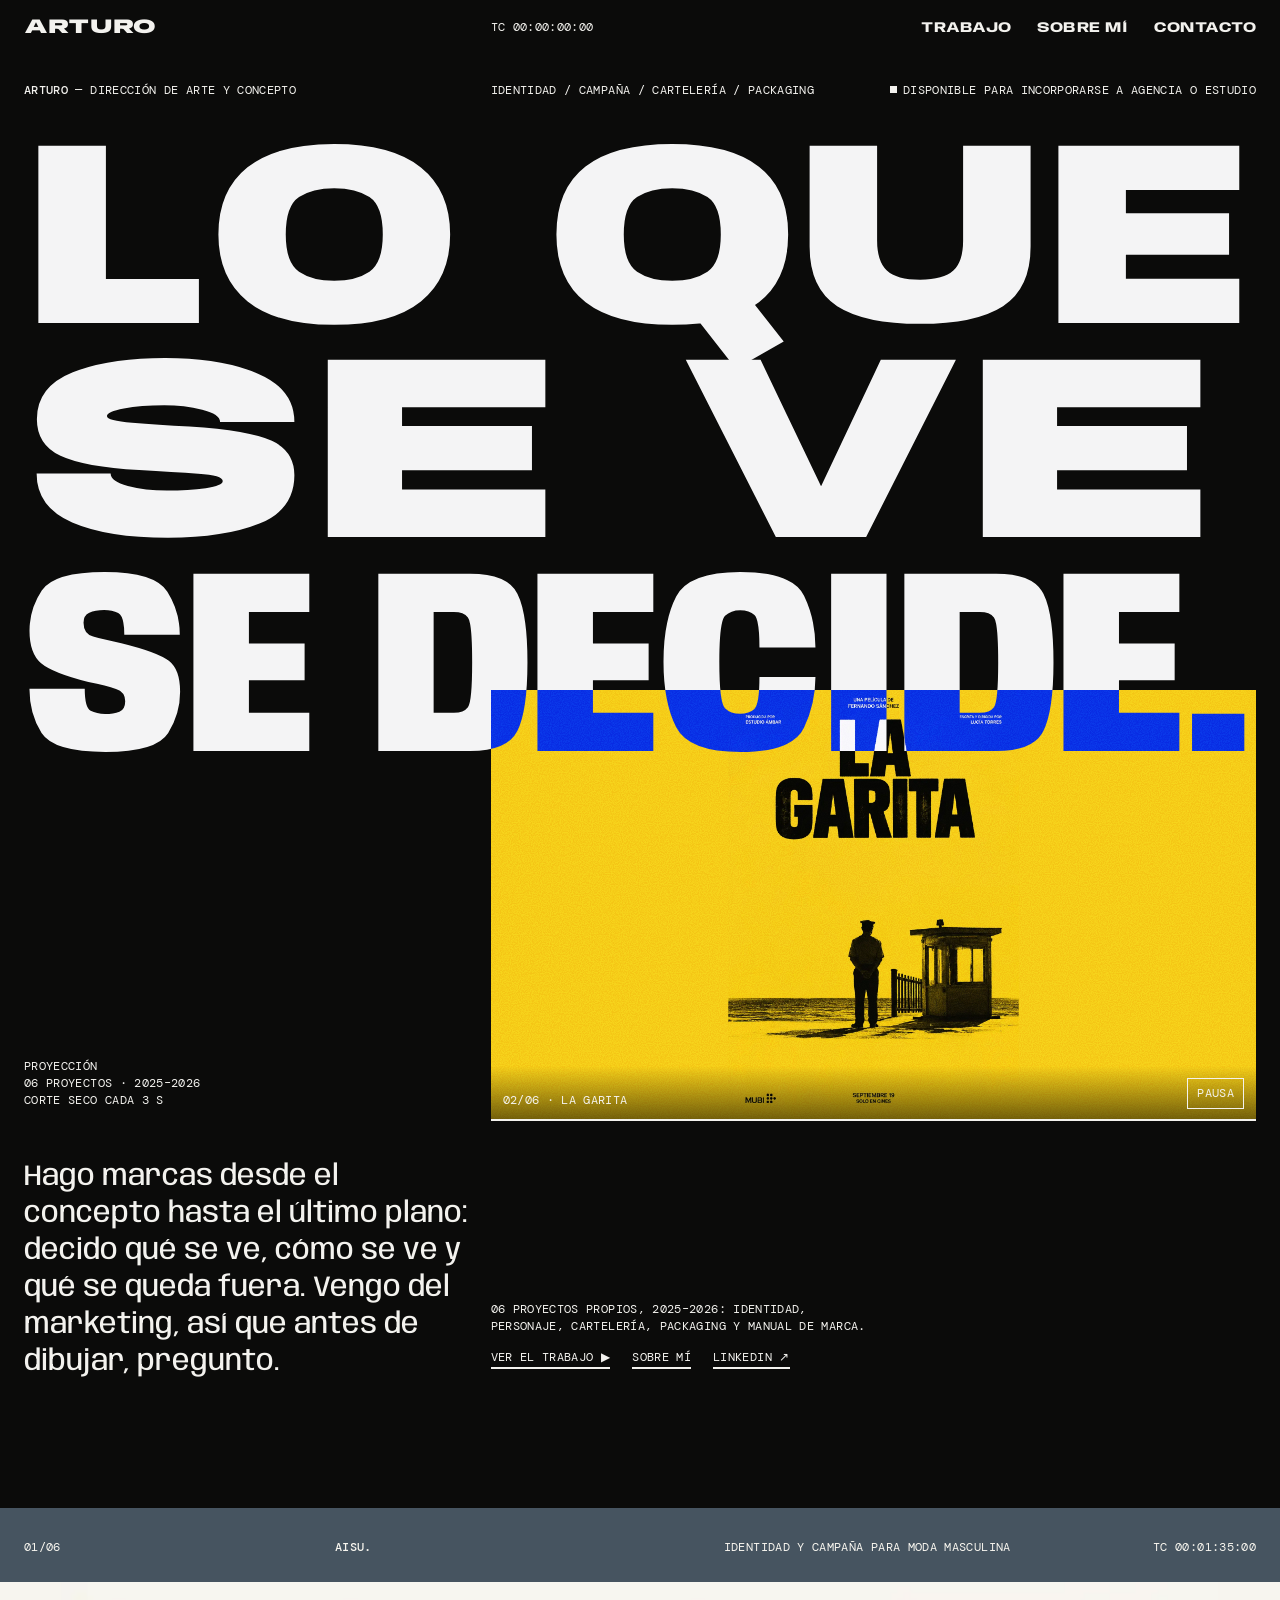
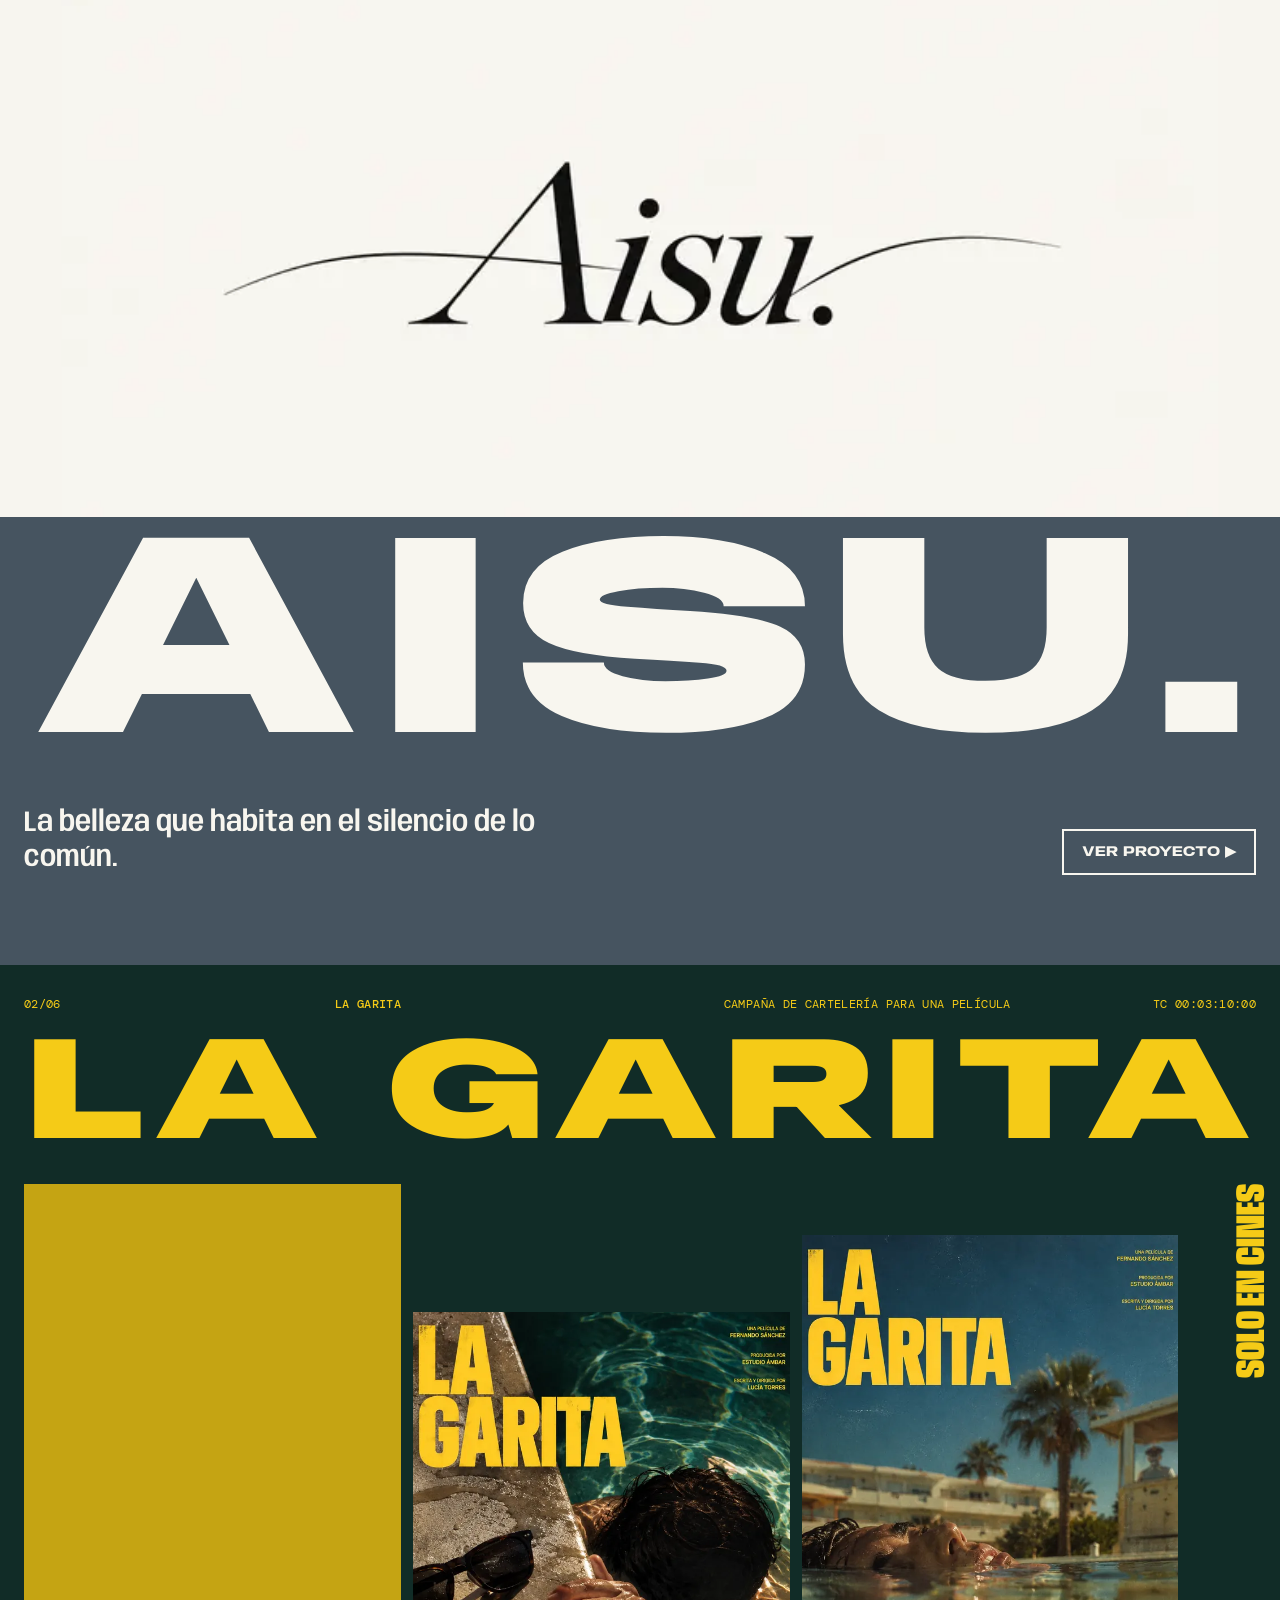
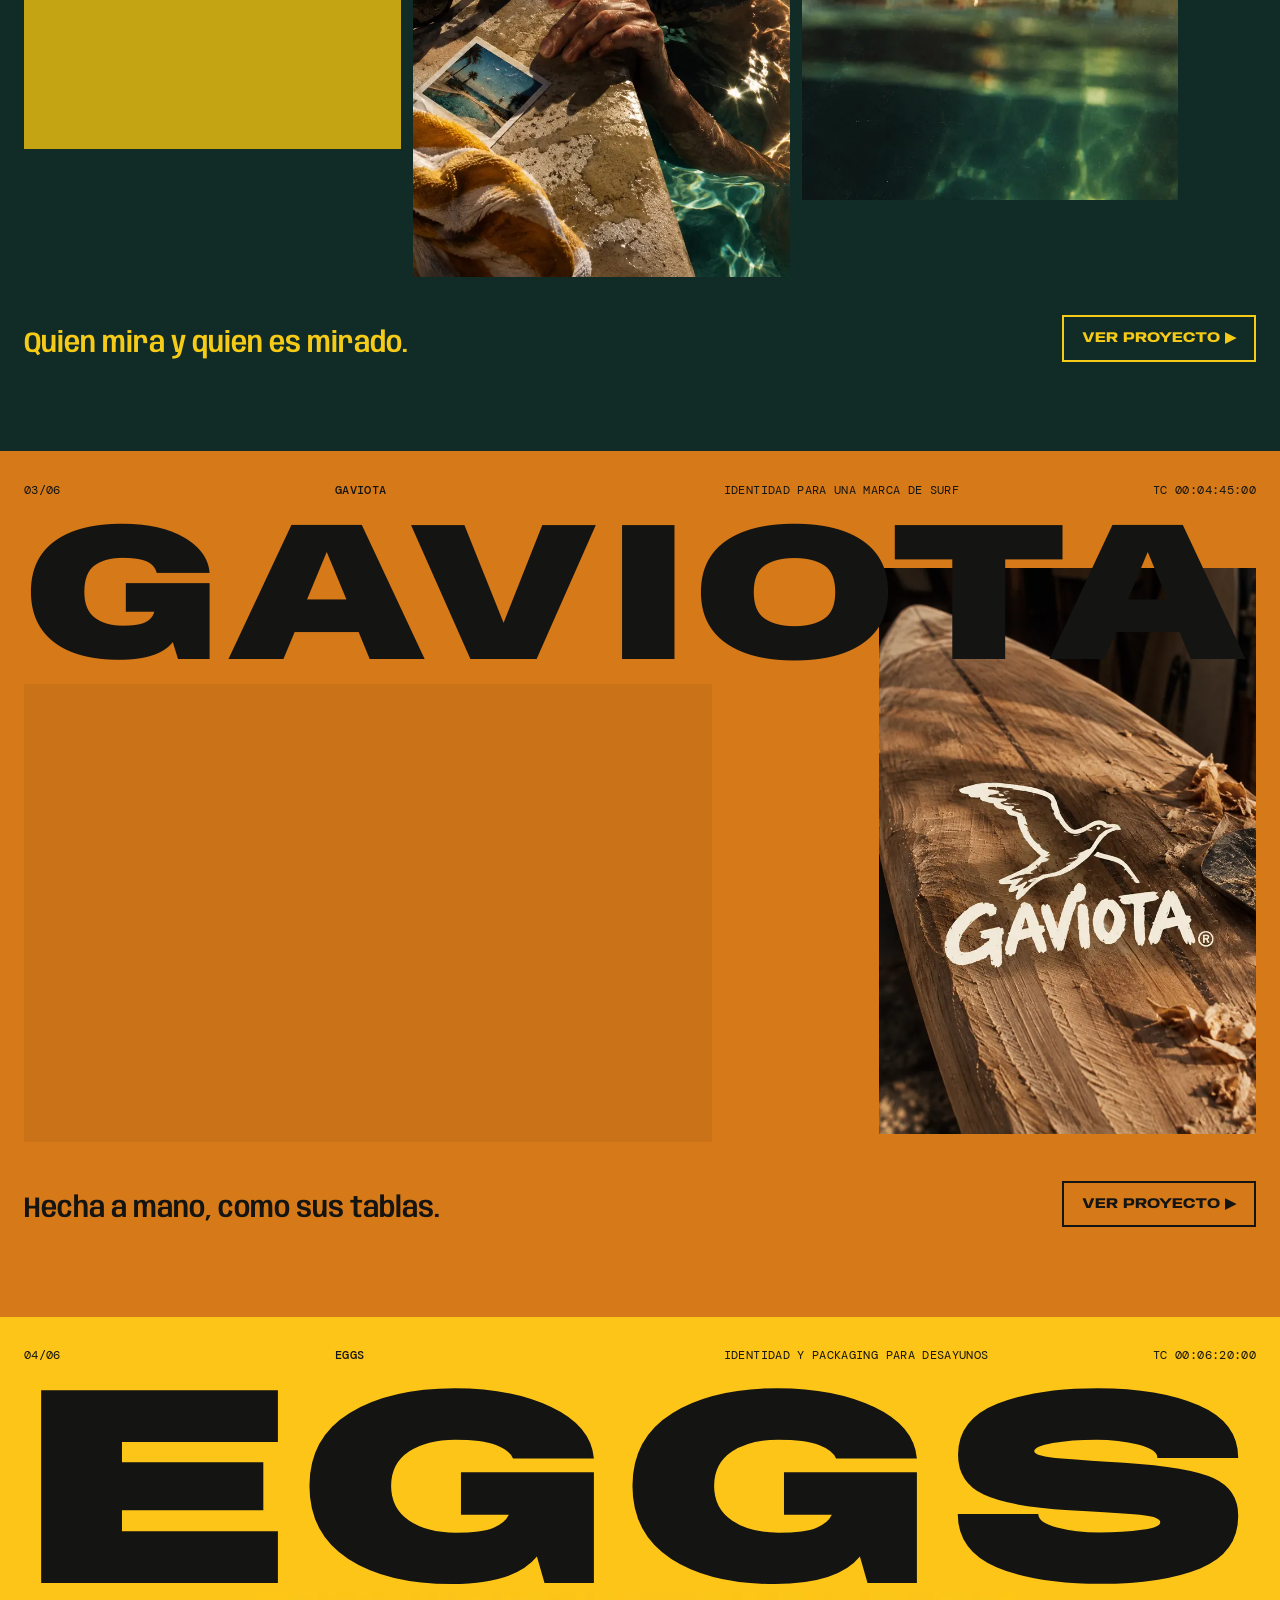
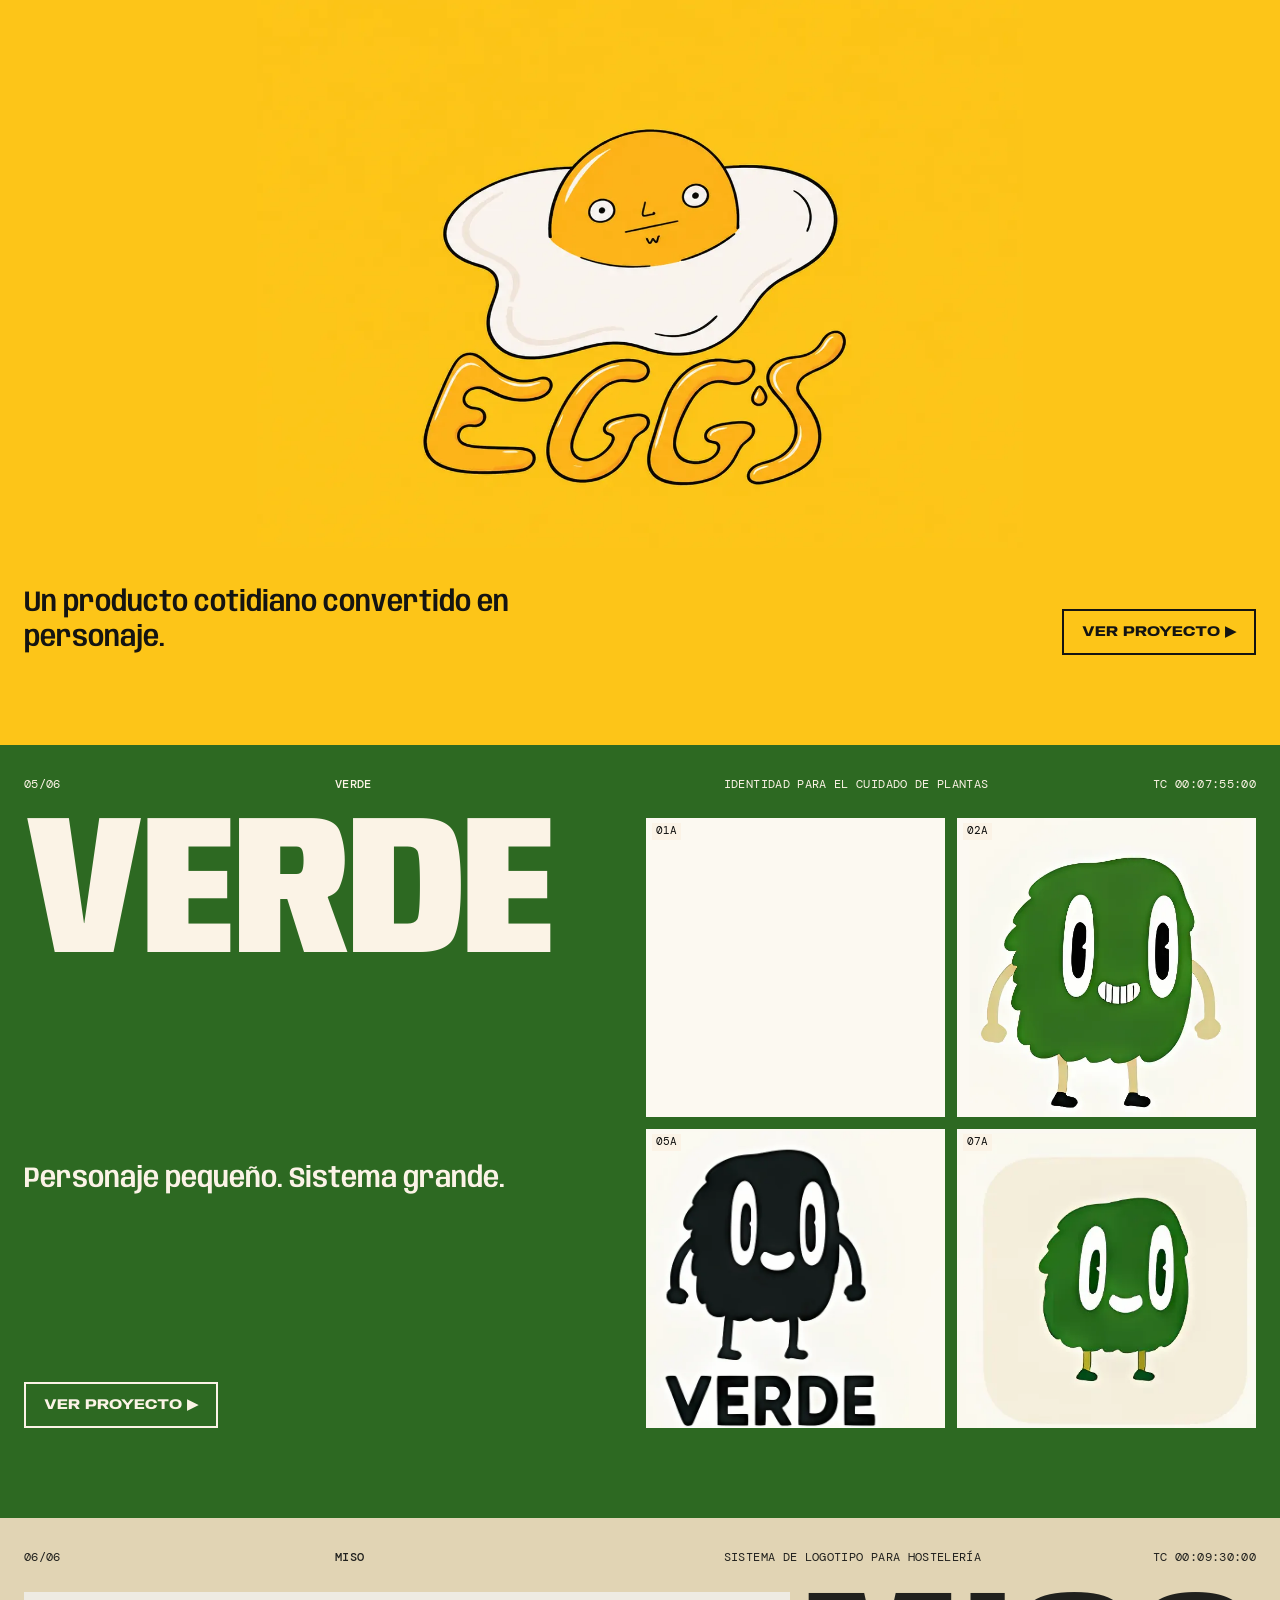
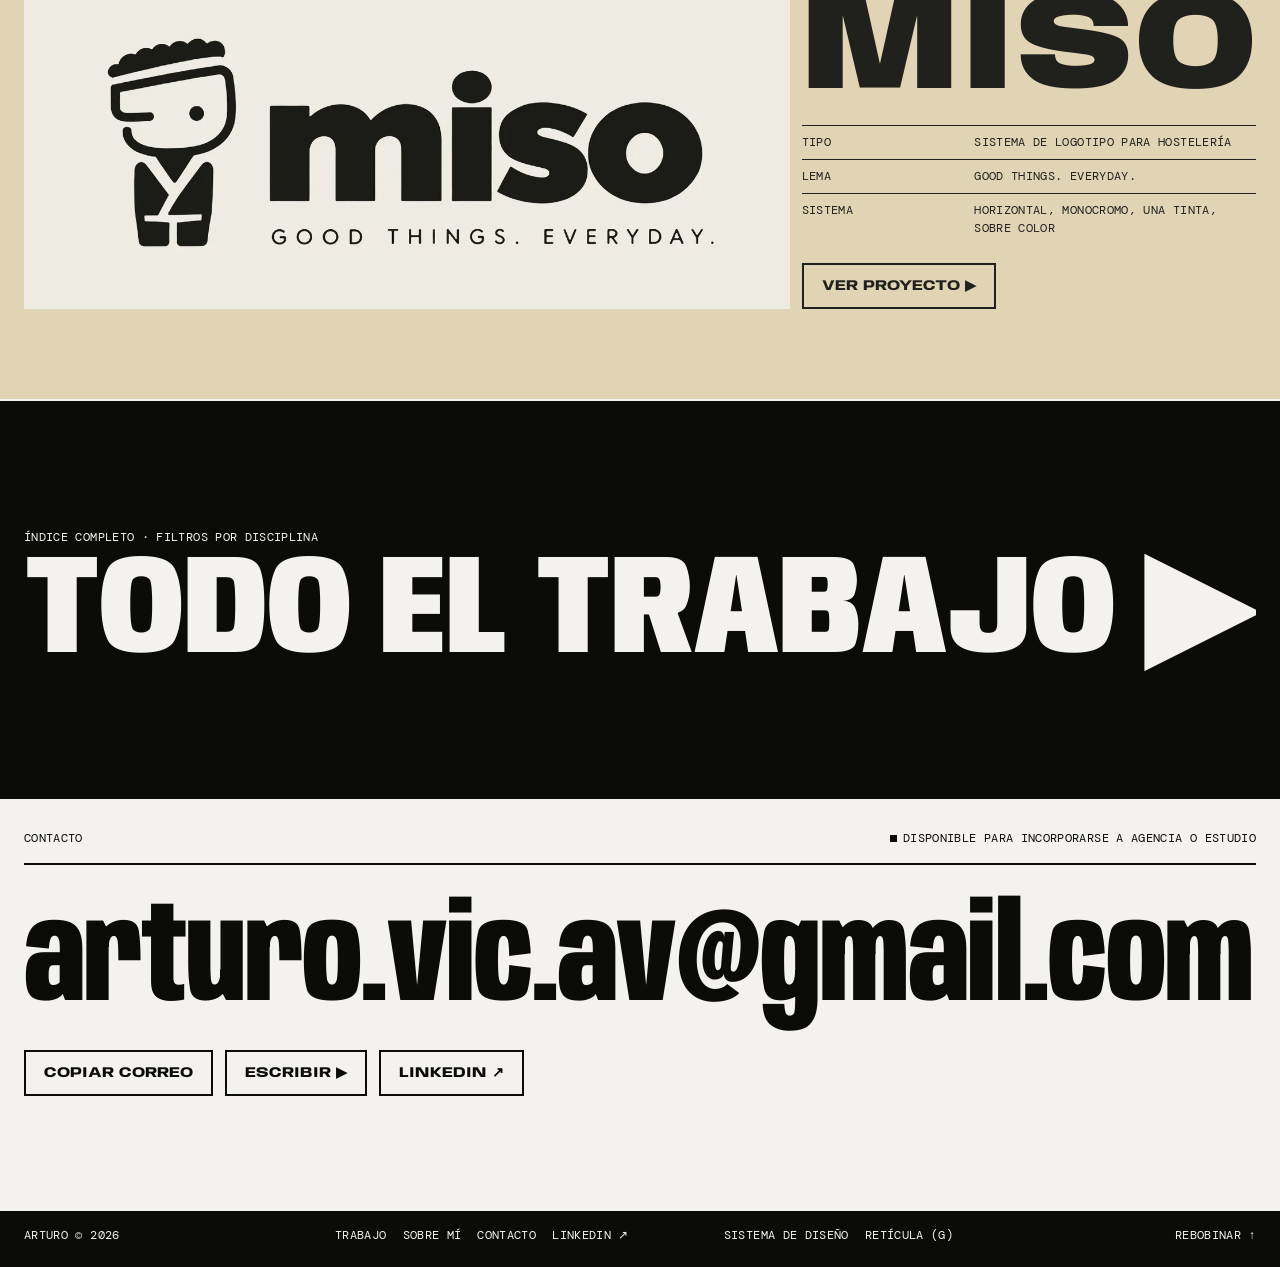
==== commit d339bf5d: "Portfolio Sala: versión profesional con animaciones - Intro de cola de arranque (3·2·1) en la primer" ====
--- a/index.html
+++ b/index.html
@@ -3,16 +3,62 @@
 <head>
 <meta charset="utf-8">
 <meta name="viewport" content="width=device-width,initial-scale=1,viewport-fit=cover">
-<title>Arturo, Sala</title>
-<meta name="description" content="Arturo. Dirección de arte y concepto: identidad, campaña, cartelería y packaging.">
+<title>Arturo · Dirección de arte y concepto</title>
+<meta name="description" content="Portfolio de Arturo, dirección de arte y concepto: identidad, campaña, cartelería y packaging. Seis proyectos propios. Disponible para agencia o estudio.">
 <meta name="author" content="Arturo">
+<meta name="robots" content="index, follow, max-image-preview:large">
+<link rel="canonical" href="https://arturovicav-debug.github.io/">
+<meta name="theme-color" content="#0B0B0A">
+<meta name="color-scheme" content="dark">
+<!-- Vista previa al compartir (LinkedIn, WhatsApp, Slack, X…). La imagen debe ser una URL absoluta en JPG/PNG. -->
 <meta property="og:type" content="website">
+<meta property="og:site_name" content="Arturo · Portfolio">
 <meta property="og:locale" content="es_ES">
-<meta property="og:title" content="Arturo, Sala">
-<meta property="og:description" content="Arturo. Dirección de arte y concepto: identidad, campaña, cartelería y packaging.">
-<meta property="og:image" content="img/aisu-01-1440.webp">
+<meta property="og:url" content="https://arturovicav-debug.github.io/">
+<meta property="og:title" content="Arturo · Dirección de arte y concepto">
+<meta property="og:description" content="Lo que se ve, se decide. Seis proyectos de identidad, campaña, cartelería y packaging. Disponible para agencia o estudio.">
+<meta property="og:image" content="https://arturovicav-debug.github.io/og-image.jpg">
+<meta property="og:image:secure_url" content="https://arturovicav-debug.github.io/og-image.jpg">
+<meta property="og:image:type" content="image/jpeg">
+<meta property="og:image:width" content="1200">
+<meta property="og:image:height" content="630">
+<meta property="og:image:alt" content="«Lo que se ve, se decide» en letras grandes sobre fondo negro y, debajo, una tira de fotogramas con los seis proyectos de Arturo, director de arte.">
 <meta name="twitter:card" content="summary_large_image">
+<meta name="twitter:title" content="Arturo · Dirección de arte y concepto">
+<meta name="twitter:description" content="Lo que se ve, se decide. Seis proyectos de identidad, campaña, cartelería y packaging. Disponible para agencia o estudio.">
+<meta name="twitter:image" content="https://arturovicav-debug.github.io/og-image.jpg">
+<meta name="twitter:image:alt" content="«Lo que se ve, se decide» en letras grandes sobre fondo negro y, debajo, una tira de fotogramas con los seis proyectos de Arturo, director de arte.">
 <link rel="icon" href="favicon.svg" type="image/svg+xml">
+<link rel="apple-touch-icon" href="apple-touch-icon.png">
+<link rel="manifest" href="site.webmanifest">
+<script type="application/ld+json">
+{
+  "@context": "https://schema.org",
+  "@graph": [
+    {
+      "@type": "Person",
+      "@id": "https://arturovicav-debug.github.io/#arturo",
+      "name": "Arturo",
+      "jobTitle": "Director de arte",
+      "description": "Dirección de arte y concepto: identidad visual, campaña, cartelería y packaging. Disponible para incorporarse a agencia o estudio.",
+      "email": "mailto:arturo.vic.av@gmail.com",
+      "url": "https://arturovicav-debug.github.io/",
+      "sameAs": ["https://www.linkedin.com/in/arturo-vicioso-%C3%A1vila-ab094b353/"],
+      "alumniOf": { "@type": "CollegeOrUniversity", "name": "Universidad de Sevilla" },
+      "knowsAbout": ["Dirección de arte", "Concepto creativo", "Identidad visual", "Campaña", "Cartelería", "Packaging", "Personajes de marca", "Sistemas de marca"],
+      "knowsLanguage": ["es", "en", "fr"]
+    },
+    {
+      "@type": "WebSite",
+      "@id": "https://arturovicav-debug.github.io/#website",
+      "url": "https://arturovicav-debug.github.io/",
+      "name": "Arturo · Dirección de arte y concepto",
+      "inLanguage": "es-ES",
+      "author": { "@id": "https://arturovicav-debug.github.io/#arturo" }
+    }
+  ]
+}
+</script>
 <link rel="preload" as="image" href="img/aisu-01-1440.webp">
 <link rel="preconnect" href="https://fonts.googleapis.com"><link rel="preconnect" href="https://fonts.gstatic.com" crossorigin><link rel="stylesheet" href="https://fonts.googleapis.com/css2?family=Anybody:ital,wdth,wght@0,50..150,100..900;1,50..150,100..900&family=DM+Mono:ital,wght@0,400;0,500;1,400&display=swap">
 <style>
@@ -411,9 +457,43 @@
 @keyframes vt-out{to{clip-path:inset(0 0 0 100%)}}
 @keyframes vt-in{from{clip-path:inset(0 100% 0 0)}}
 @media (prefers-reduced-motion:reduce){*,*::before,*::after{animation:none!important;transition:none!important}}
+
+/* === contenido (agente C) === */
+/* LinkedIn en la cabecera: solo cuando cabe en la columna de navegación sin apretar */
+.nav .nav-ext{display:none}
+@media (min-width:1360px){.nav .nav-ext{display:block}}
+/* enlaces secundarios bajo la presentación de la portada */
+.hero-sub .lnks{display:flex;flex-wrap:wrap;gap:8px 22px;margin-top:14px}
+/* fila de llamadas a la acción (Sobre mí) */
+.cta-row{display:flex;flex-wrap:wrap;gap:12px;align-items:center}
+/* contacto en el menú móvil */
+.menu .menu-ext{display:flex;flex-wrap:wrap;gap:10px 22px}
+/* Sistema: entradilla y títulos de sección */
+.sy-intro .bl{--c:1/11;--ct:1/-1;margin-top:clamp(20px,3vw,40px)}
+.sy .sec>h2.meta{margin:1em 0}
 </style>
+<link rel="stylesheet" href="css/intro.css">
+<link rel="stylesheet" href="css/motion.css">
+<script src="js/intro-gate.js"></script>
 </head>
 <body>
+<noscript>
+<div style="background:#0B0B0A;color:#F3F2EE;padding:96px 16px 64px;font:400 15px/1.55 'DM Mono',Menlo,Consolas,monospace;text-transform:uppercase;letter-spacing:.03em">
+  <h1 style="margin:0 0 20px;font:inherit">Arturo — Dirección de arte y concepto</h1>
+  <p style="margin:0 0 28px;font:900 clamp(56px,13vw,180px)/.82 Anybody,'Arial Narrow',Arial,sans-serif;font-stretch:62%;letter-spacing:0">Lo que<br>se ve,<br>se decide.</p>
+  <p style="margin:0 0 28px;max-width:40em">Identidad, campaña, cartelería y packaging. Disponible para incorporarse a agencia o estudio.</p>
+  <ol style="margin:0 0 28px;padding:0;list-style:none;max-width:40em;border-top:1px solid rgba(243,242,238,.22)">
+    <li style="padding:8px 0;border-bottom:1px solid rgba(243,242,238,.22)">001 · Aisu. — Identidad y campaña para moda masculina · 2026</li>
+    <li style="padding:8px 0;border-bottom:1px solid rgba(243,242,238,.22)">002 · La Garita — Campaña de cartelería para una película · 2026</li>
+    <li style="padding:8px 0;border-bottom:1px solid rgba(243,242,238,.22)">003 · Gaviota — Identidad para una marca de surf · 2026</li>
+    <li style="padding:8px 0;border-bottom:1px solid rgba(243,242,238,.22)">004 · Eggs — Identidad y packaging para desayunos · 2025</li>
+    <li style="padding:8px 0;border-bottom:1px solid rgba(243,242,238,.22)">005 · Verde — Identidad para el cuidado de plantas · 2026</li>
+    <li style="padding:8px 0;border-bottom:1px solid rgba(243,242,238,.22)">006 · Miso — Sistema de logotipo para hostelería · 2026</li>
+  </ol>
+  <p style="margin:0 0 8px"><a href="mailto:arturo.vic.av@gmail.com" style="color:inherit;text-decoration:underline">arturo.vic.av@gmail.com</a> · <a href="https://www.linkedin.com/in/arturo-vicioso-%C3%A1vila-ab094b353/" rel="me noopener" style="color:inherit;text-decoration:underline">LinkedIn</a></p>
+  <p style="margin:0;color:#8E8C86">Activa JavaScript para ver los proyectos completos.</p>
+</div>
+</noscript>
 
 <a class="skip" href="#main" data-skip>Saltar al contenido</a>
 <header class="hd" id="hd">
@@ -424,6 +504,7 @@
       <a href="#trabajo" data-link>Trabajo</a>
       <a href="#sobre-mi" data-link>Sobre mí</a>
       <a href="#contacto" data-link>Contacto</a>
+      <a class="nav-ext" href="https://www.linkedin.com/in/arturo-vicioso-%C3%A1vila-ab094b353/" target="_blank" rel="noopener" data-linkedin>LinkedIn <span aria-hidden="true">↗</span><span class="sr"> (se abre en otra pestaña)</span></a>
     </nav>
     <button class="menu-btn" id="menuBtn" aria-expanded="false" aria-controls="menu" style="--cm:3/5">Menú</button>
   </div>
@@ -437,16 +518,17 @@
     <li><a href="#sobre-mi" data-link><span>02</span>Sobre mí</a></li>
     <li><a href="#contacto" data-link><span>03</span>Contacto</a></li>
   </ol>
-  <p class="meta">Dirección de arte y concepto</p>
+  <p class="meta menu-ext"><a class="ul" href="https://www.linkedin.com/in/arturo-vicioso-%C3%A1vila-ab094b353/" target="_blank" rel="noopener" data-linkedin>LinkedIn <span aria-hidden="true">↗</span><span class="sr"> (se abre en otra pestaña)</span></a><a class="ul" href="mailto:arturo.vic.av@gmail.com" data-email>arturo.vic.av@gmail.com</a></p>
+  <p class="meta"><span data-fullname>Arturo</span> · Dirección de arte y concepto · <span data-availability>Disponible para incorporarse a agencia o estudio</span></p>
 </div>
 
 <main id="main" tabindex="-1"></main>
 
 <footer class="ft">
   <div class="wrap g meta">
-    <div class="fa">Arturo © 2026</div>
-    <div class="fb"><a href="#trabajo" data-link>Trabajo</a><a href="#sobre-mi" data-link>Sobre mí</a><a href="#contacto" data-link>Contacto</a></div>
-    <div class="fc"><a href="#sistema" data-link>Sistema</a><button type="button" id="gridBtn" aria-pressed="false">Retícula</button></div>
+    <div class="fa"><span data-fullname>Arturo</span> © <span data-year>2026</span></div>
+    <div class="fb"><a href="#trabajo" data-link>Trabajo</a><a href="#sobre-mi" data-link>Sobre mí</a><a href="#contacto" data-link>Contacto</a><a href="https://www.linkedin.com/in/arturo-vicioso-%C3%A1vila-ab094b353/" target="_blank" rel="noopener" data-linkedin>LinkedIn <span aria-hidden="true">↗</span><span class="sr"> (se abre en otra pestaña)</span></a></div>
+    <div class="fc"><a href="#sistema" data-link>Sistema de diseño</a><button type="button" id="gridBtn" aria-pressed="false" aria-keyshortcuts="G">Retícula (G)</button></div>
     <div class="fd"><a href="#top" id="toTop">Rebobinar ↑</a></div>
   </div>
 </footer>
@@ -487,6 +569,17 @@
   return { key: "", view: home };
 }
 
+/* ---------- datos comunes de las plantillas ---------- */
+/* Contadores y años salen de data.js: añadir un proyecto actualiza «01/06», «6 proyectos» y «2025–2026». */
+const NAME = S.fullName || S.name;
+const NT = String(P.length).padStart(2, "0");
+const YRS = (() => { const ys = P.map(p => p.year), a = Math.min(...ys), b = Math.max(...ys); return a === b ? String(a) : `${a}–${b}`; })();
+const LI = S.linkedin || ((S.socials || []).find(s => /linkedin/i.test(s.label)) || {}).url || "";
+const NEWTAB = `<span class="sr"> (se abre en otra pestaña)</span>`;
+const ext = (url, label, cls = "") => `<a${cls ? ` class="${cls}"` : ""} href="${esc(url)}" target="_blank" rel="noopener">${label} <span aria-hidden="true">↗</span>${NEWTAB}</a>`;
+const ctaExt = (url, label) => `<a class="cta" href="${esc(url)}" target="_blank" rel="noopener"><span>${esc(label)} <span aria-hidden="true">↗</span>${NEWTAB}</span></a>`;
+const arr = s => `<span aria-hidden="true">${s}</span>`;
+
 /* ---------- HOME ---------- */
 function home() {
   const L = S.b.statement;
@@ -494,35 +587,35 @@
   return `
   <section class="hero wrap" aria-labelledby="stmt" data-hb="${"#0B0B0A"}" data-hf="#F3F2EE">
     <div class="hero-top g meta">
-      <span class="a"><b>Arturo</b> — Dirección de arte y concepto</span>
+      <span class="a"><b>${esc(NAME)}</b> — ${esc(S.practice)}</span>
       <span class="b2">Identidad / Campaña / Cartelería / Packaging</span>
-      <span class="c2"><span class="dot" aria-hidden="true"></span>Disponible</span>
+      <span class="c2"><span class="dot" aria-hidden="true"></span>${esc(S.availability)}</span>
     </div>
-    <h1 class="stmt" id="stmt"><span class="sr">${esc(S.b.statementText)}</span><span class="fitgroup" data-maxvh="70" aria-hidden="true">${L.map(l => fitLine(esc(up(l)), "mega", "w")).join("")}</span></h1>
+    <h1 class="stmt" id="stmt"><span class="sr">${esc(NAME)}, ${esc(S.practice.toLowerCase())}. ${esc(S.b.statementText)}</span><span class="fitgroup" data-maxvh="70" aria-hidden="true">${L.map(l => fitLine(esc(up(l)), "mega", "w")).join("")}</span></h1>
     <div class="proj g">
-      <p class="aside meta" aria-hidden="true">Proyección<br>6 proyectos · 2025–2026<br>Corte seco cada 3 s</p>
-      <div class="frame" id="projector" aria-roledescription="carrusel" aria-label="Portadas de los proyectos">
+      <p class="aside meta" aria-hidden="true">Proyección<br>${NT} proyectos · ${YRS}<br>Corte seco cada 3 s</p>
+      <div class="frame" id="projector" role="region" aria-roledescription="carrusel" aria-label="Portadas de los proyectos">
         ${img(P[0].cover, { eager: true, sizes: "(min-width:1100px) 62vw, 100vw", alt: "", style: "object-fit:contain" })}
-        <div class="ctrl meta"><span id="pjLabel" aria-live="off">01/06 · ${esc(up(P[0].title))}</span><button type="button" id="pjBtn" aria-pressed="false">Pausa</button></div>
+        <div class="ctrl meta"><span id="pjLabel" aria-live="off">01/${NT} · ${esc(up(P[0].title))}</span><button type="button" id="pjBtn" aria-pressed="false">Pausa</button></div>
       </div>
     </div>
     <div class="hero-sub g">
       <p class="bl">${esc(S.b.intro)}</p>
-      <p class="st meta">Seis proyectos propios, 2025–2026. Identidad, personaje, cartelería, packaging y manual de marca. <a class="ul" href="#trabajo" data-link>Ver todo el trabajo</a></p>
+      <p class="st meta">${NT} proyectos propios, ${YRS}: identidad, personaje, cartelería, packaging y manual de marca.<span class="lnks"><a class="ul" href="#trabajo" data-link>Ver el trabajo ${arr("▶")}</a><a class="ul" href="#sobre-mi" data-link>Sobre mí</a>${LI ? ext(LI, "LinkedIn", "ul") : ""}</span></p>
     </div>
   </section>
   ${reels}
-  <section class="allwork wrap" data-hb="#0B0B0A" data-hf="#F3F2EE">
-    <p class="meta" style="margin:0 0 10px">Índice completo · filtros por disciplina</p>
+  <section class="allwork wrap" data-hb="#0B0B0A" data-hf="#F3F2EE" aria-labelledby="h-all">
+    <h2 class="meta" id="h-all" style="margin:0 0 10px">Índice completo · filtros por disciplina</h2>
     <a href="#trabajo" data-link data-cursor="Índice" aria-label="Ver todo el trabajo">${fitLine("TODO EL TRABAJO ▶", "dxl", "w")}</a>
   </section>
   ${closing()}`;
 }
 
 function reel(p) {
-  const top = `<div class="reel-top g meta"><span>${p.n2}/06</span><span><b>${esc(up(p.title))}</b></span><span>${esc(p.kind)}</span><span>TC ${TCf((p.i + 1) * 2280)}</span></div>`;
-  const title = (cls = "mega", mode = "w") => `<a class="hit" href="#${p.slug}" data-link data-cover="${p.slug}" aria-label="${esc(p.title)}: ver proyecto">${fitLine(esc(up(p.title)), cls + " sx", mode)}</a>`;
-  const act = `<a class="cta" href="#${p.slug}" data-link data-cover="${p.slug}"><span>Ver proyecto ▶</span></a>`;
+  const top = `<div class="reel-top g meta"><span>${p.n2}/${NT}</span><span><b>${esc(up(p.title))}</b></span><span>${esc(p.kind)}</span><span>TC ${TCf((p.i + 1) * 2280)}</span></div>`;
+  const title = (cls = "mega", mode = "w") => `<a class="hit" href="#${p.slug}" data-link data-cover="${p.slug}" aria-label="Ver proyecto: ${esc(p.title)}">${fitLine(esc(up(p.title)), cls + " sx", mode)}</a>`;
+  const act = `<a class="cta" href="#${p.slug}" data-link data-cover="${p.slug}"><span>Ver proyecto ${arr("▶")}<span class="sr">: ${esc(p.title)}</span></span></a>`;
   const foot = `<div class="foot g"><p class="hook">${esc(p.b.hook)}</p><div class="act">${act}</div></div>`;
   const link = (key, cls, sizes, style = "") => `<a class="${cls}" href="#${p.slug}" data-link data-cover="${p.slug}" data-cursor="Ver" tabindex="-1" aria-hidden="true">${img(key, { sizes, alt: "", vt: key === p.cover ? p.slug : "", style })}</a>`;
   const hd = `data-hb="${p.color.ground}" data-hf="${p.color.ink}"`;
@@ -533,10 +626,10 @@
     case "gaviota": inner = `${top}<div class="sx ttl">${fitLine(esc(up(p.title)), "mega", "w")}</div><div class="g wrapx">${link("gaviota-01", "land wipe", "(min-width:1100px) 55vw, 100vw")}${link("gaviota-02", "tall", "(min-width:1100px) 30vw, 60vw")}</div>${foot}`; break;
     case "eggs": inner = `${top}${title("mega", "w")}<div class="g">${link("eggs-01", "logo", "(min-width:1100px) 60vw, 100vw")}</div>${foot}`; break;
     case "verde": inner = `${top}<div class="split g"><div class="l">${title("mega", "w")}<p class="hook">${esc(p.b.hook)}</p><div>${act}</div></div><div class="r">${["verde-01", "verde-02", "verde-05", "verde-07"].map(k => `<a href="#${p.slug}" data-link data-cover="${p.slug}" data-cursor="Ver" tabindex="-1" aria-hidden="true">${img(k, { sizes: "(min-width:1100px) 24vw, 50vw", alt: "", vt: k === p.cover ? p.slug : "", style: "object-fit:contain" })}<span class="code">${k.split("-")[1]}A</span></a>`).join("")}</div></div>`; break;
-    case "miso": inner = `${top}<div class="split g">${link(p.cover, "img wipe", "(min-width:1100px) 62vw, 100vw", "object-fit:contain")}<div class="side">${title("dxl", "w")}<table class="meta"><tbody><tr><td>Tipo</td><td>${esc(p.kind)}</td></tr><tr><td>Lema</td><td>Good things. Everyday.</td></tr><tr><td>Sistema</td><td>Horizontal, monocromo, una tinta, sobre color</td></tr></tbody></table>${act}</div></div>`; break;
+    case "miso": inner = `${top}<div class="split g">${link(p.cover, "img wipe", "(min-width:1100px) 62vw, 100vw", "object-fit:contain")}<div class="side">${title("dxl", "w")}<table class="meta"><tbody><tr><td>Tipo</td><td>${esc(p.kind)}</td></tr><tr><td>Lema</td><td>${esc(p.b.hook)}</td></tr><tr><td>Sistema</td><td>Horizontal, monocromo, una tinta, sobre color</td></tr></tbody></table>${act}</div></div>`; break;
     default: inner = `${top}${title()}${foot}`;
   }
-  return `<section class="reel wrap v-${p.slug === "la-garita" ? "garita" : p.slug === "gaviota" ? "gav" : p.slug}" style="${rv(p)}" ${hd} aria-label="${esc(p.title)}">${inner}</section>`;
+  return `<section class="reel wrap v-${p.slug === "la-garita" ? "garita" : p.slug === "gaviota" ? "gav" : p.slug}" style="${rv(p)}" ${hd} aria-labelledby="h-r-${p.slug}"><h2 class="sr" id="h-r-${p.slug}">${esc(p.title)}: ${esc(p.kind)}</h2>${inner}</section>`;
 }
 
 function closing() {
@@ -544,7 +637,7 @@
     <div class="row1 g meta"><span style="--c:1/5;--ct:1/3">Contacto</span><span class="rt" style="--c:9/-1;--ct:3/-1"><span class="dot" aria-hidden="true"></span>${esc(S.availability)}</span></div>
     <h2 class="sr" id="h-close">Contacto</h2>
     <div class="mailbox">${fitLine(esc(S.email), "mailfit dxl", "w", ' id="mail"', 66)}</div>
-    <div class="acts"><button class="cta" type="button" data-copy="${esc(S.email)}"><span>Copiar correo</span></button><a class="cta" href="mailto:${esc(S.email)}"><span>Escribir ▶</span></a><span class="meta" id="copyMsg" aria-live="polite"></span>${S.socials.map(s => `<a class="cta" href="${esc(s.url)}" target="_blank" rel="noopener"><span>${esc(s.label)}</span></a>`).join("")}</div>
+    <div class="acts"><button class="cta" type="button" data-copy="${esc(S.email)}"><span>Copiar correo</span></button><a class="cta" href="mailto:${esc(S.email)}"><span>Escribir ${arr("▶")}</span></a>${(S.socials || []).map(s => ctaExt(s.url, s.label)).join("")}<span class="meta" id="copyMsg" aria-live="polite"></span></div>
     <div style="height:clamp(64px,9vw,140px)"></div>
   </section>`;
 }
@@ -554,7 +647,7 @@
   const f = store.get("filter", "todo");
   const count = id => id === "todo" ? P.length : P.filter(p => p.filters.includes(id)).length;
   return `<section class="ph wrap" aria-labelledby="h-w" data-hb="#0B0B0A" data-hf="#F3F2EE">
-    <div class="meta-row g meta"><span>Índice</span><span>06 proyectos · Identidad, campaña, personaje, packaging</span><span>2025–2026</span></div>
+    <div class="meta-row g meta"><span>Índice</span><span>${NT} proyectos propios · Identidad, campaña, personaje, packaging</span><span>${YRS}</span></div>
     <h1 id="h-w" tabindex="-1">${fitLine("TRABAJO", "mega", "w")}</h1>
     <div class="filters" role="group" aria-label="Filtrar por disciplina">
       ${[{ id: "todo", label: "Todo" }, ...D.filters].map(x => `<button class="fbtn" type="button" data-f="${x.id}" aria-pressed="${x.id === f}"${count(x.id) ? "" : " disabled"}>${esc(x.label)} (${String(count(x.id)).padStart(2, "0")})</button>`).join("")}
@@ -613,8 +706,8 @@
   const nx = p.next;
   return `<article class="pj" style="${rv(p)}" data-hb="${p.color.ground}" data-hf="${p.color.ink}" aria-labelledby="h-p">
     <div class="wrap">
-      <div class="slate" aria-label="Ficha técnica"><svg class="stripes" aria-hidden="true" focusable="false"><defs><pattern id="sl-${p.slug}" width="40" height="40" patternUnits="userSpaceOnUse" patternTransform="rotate(45)"><rect width="20" height="40" fill="currentColor"></rect></pattern></defs><rect width="100%" height="100%" fill="url(#sl-${p.slug})"></rect></svg>
-        <dl class="dlist"><div><dt>Prod.</dt><dd>${esc(p.title)}</dd></div><div><dt>Rollo</dt><dd>${p.n2} / 06</dd></div><div><dt>Año</dt><dd>${p.year}</dd></div><div><dt>Cliente</dt><dd>${esc(p.client)} · ${esc(p.context)}</dd></div><div><dt>Disciplina</dt><dd>${esc(p.disciplines.join(", "))}</dd></div><div><dt>Servicios</dt><dd>${esc(p.services.join(", "))}</dd></div></dl>
+      <div class="slate" role="group" aria-label="Ficha técnica"><svg class="stripes" aria-hidden="true" focusable="false"><defs><pattern id="sl-${p.slug}" width="40" height="40" patternUnits="userSpaceOnUse" patternTransform="rotate(45)"><rect width="20" height="40" fill="currentColor"></rect></pattern></defs><rect width="100%" height="100%" fill="url(#sl-${p.slug})"></rect></svg>
+        <dl class="dlist"><div><dt>Proyecto</dt><dd>${esc(p.title)}</dd></div><div><dt>Nº</dt><dd>${p.n2} / ${NT}</dd></div><div><dt>Año</dt><dd>${p.year}</dd></div><div><dt>Encargo</dt><dd>${esc(p.client)} · ${esc(p.context)}</dd></div><div><dt>Disciplinas</dt><dd>${esc(p.disciplines.join(", "))}</dd></div><div><dt>Piezas</dt><dd>${esc(p.services.join(", "))}</dd></div></dl>
       </div>
       <h1 class="pj-title" id="h-p" tabindex="-1"><span class="sr">${esc(p.title)}</span><span aria-hidden="true">${fitLine(esc(up(p.title)), "mega", "w")}</span></h1>
       <div class="pj-hook g"><p class="bl">${esc(p.b.lead || (p.b.hook + " " + p.a.lede))}</p><p class="meta">${esc(p.kind)}</p></div>
@@ -624,31 +717,34 @@
       </figure>
       <div class="pb">${p.blocks.map((b, n) => bBlock(p, b, n, st)).join("")}</div>
     </div>
-    <a class="next" href="#${nx.slug}" data-link data-cover="${nx.slug}" data-cursor="Siguiente" style="--ng:${nx.color.ground};--ni:${nx.color.ink}" data-hb="${nx.color.ground}" data-hf="${nx.color.ink}">
-      <div class="top meta"><span>Siguiente ▶ ${nx.n2}/06</span><span>${esc(nx.kind)}</span></div>
+    <a class="next" href="#${nx.slug}" data-link data-cover="${nx.slug}" data-cursor="Siguiente" style="--ng:${nx.color.ground};--ni:${nx.color.ink}" data-hb="${nx.color.ground}" data-hf="${nx.color.ink}" aria-label="Siguiente proyecto: ${esc(nx.title)}, ${esc(nx.kind)}">
+      <div class="top meta"><span>Siguiente ▶ ${nx.n2}/${NT}</span><span>${esc(nx.kind)}</span></div>
       <div class="nimg">${img(nx.cover, { sizes: "100vw", alt: "", style: "object-fit:contain" })}</div>
       <div class="cross" style="margin-top:clamp(12px,1.6vw,24px)">${fitLine(esc(up(nx.title)), "mega", "w")}</div>
     </a>
-    <nav class="pnav meta" aria-label="Navegación de proyecto"><a class="ul" href="#${p.prev.slug}" data-link data-cover="${p.prev.slug}">◀ Anterior: ${esc(p.prev.title)}</a><a class="ul" href="#trabajo" data-link>Volver al trabajo</a><a class="ul" href="#${nx.slug}" data-link data-cover="${nx.slug}">Siguiente: ${esc(nx.title)} ▶</a></nav>
+    <nav class="pnav meta" aria-label="Navegación de proyecto"><a class="ul" href="#${p.prev.slug}" data-link data-cover="${p.prev.slug}">${arr("◀")} Anterior: ${esc(p.prev.title)}</a><a class="ul" href="#trabajo" data-link>Volver al trabajo</a><a class="ul" href="#${nx.slug}" data-link data-cover="${nx.slug}">Siguiente: ${esc(nx.title)} ${arr("▶")}</a></nav>
   </article>`;
 }
 
 /* ---------- SOBRE MÍ ---------- */
 function about() {
-  const A = D.about;
+  const A = D.about, X = A.experience || [], TL = S.tools || [], E = A.education;
+  const crTitle = (X.length ? "Experiencia, formación" : "Formación") + (TL.length ? ", idiomas y herramientas" : " e idiomas");
   return `<section class="ph wrap ab" aria-labelledby="h-ab" data-hb="#0B0B0A" data-hf="#F3F2EE">
-    <div class="meta-row g meta"><span>Sobre mí</span><span>Dirección de arte y concepto</span><span></span></div>
-    <h1 id="h-ab" tabindex="-1">${fitLine("ARTURO", "mega", "w")}</h1>
+    <div class="meta-row g meta"><span>Sobre mí</span><span>${esc(S.practice)}</span><span><span class="dot" aria-hidden="true"></span>${esc(S.availability)}</span></div>
+    <h1 id="h-ab" tabindex="-1"><span class="sr">Sobre mí: ${esc(NAME)}</span><span aria-hidden="true">${fitLine(esc(up(NAME)), "mega", "w")}</span></h1>
     <div class="g"><p class="lede bl">${esc(A.b.lede)}</p><div class="body">${A.b.body.map(t => `<p class="b">${esc(t)}</p>`).join("")}</div></div>
-    <div class="sec"><p class="meta" style="margin:0 0 10px">Lo que hago</p><ul class="exp">${A.expertise.map(x => `<li>${esc(x)}</li>`).join("")}</ul></div>
-    <div class="sec"><p class="meta" style="margin:0 0 10px">Cómo trabajo</p><div class="prn">${A.principles.map(x => `<div><h3>${esc(x.title)}</h3><p class="b">${esc(x.text)}</p></div>`).join("")}</div></div>
-    <div class="sec"><p class="meta" style="margin:0 0 28px;text-align:center">Formación e idiomas</p>
+    <div class="sec"><h2 class="meta" style="margin:0 0 10px">Lo que hago</h2><ul class="exp">${A.expertise.map(x => `<li>${esc(x)}</li>`).join("")}</ul></div>
+    <div class="sec"><h2 class="meta" style="margin:0 0 10px">Cómo trabajo</h2><div class="prn">${A.principles.map(x => `<div><h3>${esc(x.title)}</h3><p class="b">${esc(x.text)}</p></div>`).join("")}</div></div>
+    <div class="sec"><h2 class="meta" style="margin:0 0 28px;text-align:center">${crTitle}</h2>
       <dl class="cr">
-        ${A.experience.map(x => `<div><dt>${esc(x.role)}</dt><dd>${esc(x.org)}<small>${esc(x.note)}</small></dd></div>`).join("")}
-        <div><dt>Formación</dt><dd>${esc(A.education.org)}<small>${esc(A.education.title)} · ${esc(A.education.note)}</small></dd></div>
-        <div><dt>Idiomas</dt><dd>${A.languages.map(l => esc(l.lang)).join(" · ")}<small>${A.languages.map(l => `${esc(l.lang)}: ${esc(l.level)}`).join(" · ")}</small></dd></div>
-        ${S.tools.length ? `<div><dt>Herramientas</dt><dd>${esc(S.tools.join(" · "))}</dd></div>` : ""}
+        ${X.map(x => `<div><dt>${esc(x.role)}</dt><dd>${esc(x.org)}${x.note ? `<small>${esc(x.note)}</small>` : ""}</dd></div>`).join("")}
+        <div><dt>Formación</dt><dd>${esc(E.title)}<small>${esc(E.org)}${E.note ? ` · ${esc(E.note)}` : ""}</small></dd></div>
+        <div><dt>Idiomas</dt><dd>${A.languages.map(l => esc(l.lang)).join("&nbsp;· ")}<small>${A.languages.map(l => `${esc(l.lang)}&nbsp;${esc(l.level.toLowerCase())}`).join("&nbsp;· ")}</small></dd></div>
+        ${TL.length ? `<div><dt>Herramientas</dt><dd>${esc(TL.join(" · "))}</dd></div>` : ""}
       </dl></div>
+    <div class="sec ab-next"><h2 class="meta" style="margin:0 0 14px">¿Hablamos?</h2>
+      <div class="cta-row"><a class="cta" href="mailto:${esc(S.email)}"><span>Escribir ${arr("▶")}</span></a>${LI ? ctaExt(LI, "LinkedIn") : ""}<a class="cta" href="#trabajo" data-link><span>Ver trabajo ${arr("▶")}</span></a></div></div>
     <div style="height:var(--sec)"></div>
   </section>
   ${closing()}`;
@@ -656,7 +752,7 @@
 
 function contact() {
   return `<section class="ph wrap" aria-labelledby="h-ct" data-hb="#0B0B0A" data-hf="#F3F2EE">
-    <div class="meta-row g meta"><span>Contacto</span><span></span><span></span></div>
+    <div class="meta-row g meta"><span>Contacto</span><span>Correo o LinkedIn. Para una vacante, una prueba o una conversación.</span><span>${esc(NAME)} · ${esc(S.practice)}</span></div>
     <h1 id="h-ct" tabindex="-1">${fitLine("ESCRÍBEME.", "mega", "w")}</h1>
     <div style="height:clamp(40px,6vw,96px)"></div>
   </section>
@@ -664,21 +760,35 @@
 }
 
 function system() {
-  const T = [["Mega", "mega", "Anybody 900 · anchura 50 % (ajustable 50–150) · 74–350 px · interlínea 0,80", "LO QUE SE VE"], ["Display XL", "dxl", "Anybody 900 · 56 % · 58–240 px · 0,82", "TRABAJO"], ["Display L", "dl", "Anybody 850 · 62 % · 45–136 px · 0,86", "LA GARITA"], ["H1", "h1", "Anybody 800 · 70 % · 35–83 px · 0,90", "PERSONAJE"], ["H2", "h2", "Anybody 750 · 80 % · 26–48 px · 0,96", "IDENTIDAD"], ["Body L", "bl", "Anybody 450 · 100 % · 21–33 px · 1,28", "Decido qué se ve y qué se queda fuera."], ["Navegación", "wide", "Anybody 750 · 125 % · 14 px · versalitas", "TRABAJO"], ["Metadata", "meta", "DM Mono 400 · 12 px · +3 % · versalitas", "TC 00:01:35:00 · 03/06"]];
+  const T = [["Mega", "mega", "Anybody 900 · anchura 50 % (ajustable 50–150) · 74–350 px · interlínea 0,80", "LO QUE SE VE"], ["Display XL", "dxl", "Anybody 900 · 56 % · 58–240 px · 0,82", "TRABAJO"], ["Display L", "dl", "Anybody 850 · 62 % · 45–136 px · 0,86", "LA GARITA"], ["H1", "h1", "Anybody 800 · 70 % · 35–83 px · 0,90", "PERSONAJE"], ["H2", "h2", "Anybody 750 · 80 % · 26–48 px · 0,96", "IDENTIDAD"], ["Body L", "bl", "Anybody 450 · 100 % · 21–33 px · 1,28", "Decido qué se ve y qué se queda fuera."], ["Navegación", "wide", "Anybody 750 · 125 % · 14 px · versalitas", "TRABAJO"], ["Metadata", "meta", "DM Mono 400 · 12 px · +3 % · versalitas", `TC 00:01:35:00 · 03/${NT}`]];
   const cols = [["Sala", "#0B0B0A", "#F3F2EE", "Fondo base"], ["Pantalla", "#F3F2EE", "#0B0B0A", "Tinta base, contacto"], ...P.map(p => [p.title, p.color.ground, p.color.ink, `Fondo de ${p.title}`])];
+  /* contraste fondo/tinta de cada proyecto, calculado (WCAG 2.x) */
+  const cr = (a, b) => { const x = lum(a), y = lum(b); return (Math.max(x, y) + .05) / (Math.min(x, y) + .05); };
+  const nf = v => v.toFixed(1).replace(".", ",");
+  const ratios = P.map(p => ({ t: p.title, r: cr(p.color.ground, p.color.ink) })).sort((a, b) => a.r - b.r);
+  const lo = ratios[0], hi = ratios[ratios.length - 1], fails = ratios.filter(x => x.r < 4.5);
+  const crNote = `Contraste de las parejas fondo/tinta: de ${nf(lo.r)} : 1 (${esc(lo.t)}) a ${nf(hi.r)} : 1 (${esc(hi.t)}). Sala/pantalla: ${nf(cr("#0B0B0A", "#F3F2EE"))} : 1. ${fails.length ? `Por debajo de WCAG AA (4,5 : 1): ${fails.map(x => esc(x.t)).join(", ")}.` : "Todas cumplen WCAG AA."}`;
   return `<section class="ph wrap sy" aria-labelledby="h-sy" data-hb="#0B0B0A" data-hf="#F3F2EE">
-    <div class="meta-row g meta"><span>Sistema</span><span>Reglas de la versión experimental</span><span>B</span></div>
-    <h1 id="h-sy" tabindex="-1">${fitLine("SISTEMA", "mega", "w")}</h1>
-    <div class="sec"><p class="meta">Gramática</p>${["El texto grande solo sangra por la derecha. La primera letra siempre se lee.", "Tres colores activos como máximo: fondo, tinta e imagen. El color lo pone el proyecto.", "Una sola diagonal: la de la claqueta, a 45°.", "Las imágenes van a sangre o sobre la retícula; los desplazamientos, en múltiplos de dos columnas.", "Cortes secos entre colores, nunca fundidos. El movimiento entra en horizontal.", "El texto solo pisa imagen en la portada, en modo diferencia."].map((r, i) => `<div class="row"><span class="meta">Regla ${i + 1}</span><span class="bl" style="max-width:none">${r}</span></div>`).join("")}</div>
-    <div class="sec"><p class="meta">Tipografía</p>${T.map(t => `<div class="row"><span class="meta">${t[0]}<br><span style="opacity:.6">${t[2]}</span></span><span class="s ${t[1]}">${t[3]}</span></div>`).join("")}</div>
-    <div class="sec"><p class="meta">Color</p><div class="swb">${cols.map(c => `<div style="background:${c[1]};color:${c[2]};box-shadow:inset 0 0 0 1px rgba(243,242,238,.2)"><span class="meta">${c[3]}</span><b>${esc(c[0])}</b><span class="meta">${c[1]} / ${c[2]}</span></div>`).join("")}</div><p class="meta" style="margin-top:12px">Contraste de las parejas fondo/tinta: de 5,8 : 1 (Gaviota) a 11,6 : 1 (Eggs). Sala/pantalla: 17,6 : 1. Todas cumplen WCAG AA.</p></div>
-    <div class="sec"><p class="meta">Retícula</p><div class="gbars">${[["Escritorio ≥ 1100 px", 16, "12px", "24 px"], ["Tableta 700–1099 px", 8, "12px", "20 px"], ["Móvil < 700 px", 4, "10px", "16 px"]].map(r => `<div><p class="meta" style="margin:0 0 8px">${r[0]} · ${r[1]} columnas · medianil ${r[2]} · margen ${r[3]} · sin ancho máximo</p><div class="bar" style="grid-template-columns:repeat(${r[1]},1fr);--g:${r[2]}">${"<i></i>".repeat(r[1])}</div></div>`).join("")}</div></div>
-    <div class="sec"><p class="meta">Movimiento</p>${[["Título que se abre", "Cada línea ajustada busca su anchura (eje wdth 50–150) hasta llenar la caja. 700 ms."], ["Proyector", "Las portadas cambian con corte seco cada 3 s. Se puede pausar; con «reducir movimiento» no avanza solo."], ["Scroll", "Títulos y bloques entran desde la derecha; las imágenes se descubren con una cortinilla horizontal."], ["Índice", "Al pasar el ratón la fila se inunda con el color del proyecto y el título se ensancha."], ["Transición", "Cortinilla de 380 ms entre páginas; la portada viaja a su sitio en la ficha."]].map(r => `<div class="row"><span class="meta">${r[0]}</span><span class="b">${r[1]}</span></div>`).join("")}</div>
-    <div class="sec"><p class="meta">Componentes</p>${["Cabecera con código de tiempo y barra de progreso", "Bloque ajustado (fitbox)", "Proyector", "Rollo de proyecto (6 variantes)", "Fila de índice con inundación de color", "Filtro", "Claqueta", "Bloque de texto", "Tira de contactos", "Especificación", "Bandas de color", "Cita ajustada", "Siguiente rollo", "Contacto"].map((x, i) => `<div class="row"><span class="meta">${String(i + 1).padStart(2, "0")}</span><span class="h3">${x}</span></div>`).join("")}
-      <p class="meta" style="margin:28px 0 10px">Estados del filtro</p><div class="filters" style="margin:0"><span class="fbtn">Por defecto</span><span class="fbtn" style="background:rgba(243,242,238,.14)">Hover</span><span class="fbtn" style="background:var(--screen);color:var(--night)">Activo</span><span class="fbtn" style="outline:3px solid currentColor;outline-offset:3px">Foco</span><span class="fbtn" style="opacity:.3">Desactivado</span></div></div>
+    <div class="meta-row g meta"><span>Sistema</span><span>Sistema de diseño del portfolio</span><span>Retícula visible: tecla G</span></div>
+    <h1 id="h-sy" tabindex="-1"><span class="sr">Sistema de diseño</span><span aria-hidden="true">${fitLine("SISTEMA", "mega", "w")}</span></h1>
+    <div class="g sy-intro"><p class="bl">Las reglas con las que está hecho este portfolio. Cada página sale de aquí: gramática, tipografía, color, retícula, movimiento y componentes.</p></div>
+    <div class="sec"><h2 class="meta">Gramática</h2>${["El texto grande solo sangra por la derecha. La primera letra siempre se lee.", "Tres colores activos como máximo: fondo, tinta e imagen. El color lo pone el proyecto.", "Una sola diagonal: la de la claqueta, a 45°.", "Las imágenes van a sangre o sobre la retícula; los desplazamientos, en múltiplos de dos columnas.", "Cortes secos entre colores, nunca fundidos. El movimiento entra en horizontal.", "El texto solo pisa imagen en la portada, en modo diferencia."].map((r, i) => `<div class="row"><span class="meta">Regla ${i + 1}</span><span class="bl" style="max-width:none">${r}</span></div>`).join("")}</div>
+    <div class="sec"><h2 class="meta">Tipografía</h2>${T.map(t => `<div class="row"><span class="meta">${t[0]}<br><span style="opacity:.6">${t[2]}</span></span><span class="s ${t[1]}">${t[3]}</span></div>`).join("")}</div>
+    <div class="sec"><h2 class="meta">Color</h2><div class="swb">${cols.map(c => `<div style="background:${c[1]};color:${c[2]};box-shadow:inset 0 0 0 1px rgba(243,242,238,.2)"><span class="meta">${esc(c[3])}</span><b>${esc(c[0])}</b><span class="meta">${c[1]} / ${c[2]}</span></div>`).join("")}</div><p class="meta" style="margin-top:12px">${crNote}</p></div>
+    <div class="sec"><h2 class="meta">Retícula</h2><div class="gbars">${[["Escritorio ≥ 1100 px", 16, "12px", "24 px"], ["Tableta 700–1099 px", 8, "12px", "20 px"], ["Móvil < 700 px", 4, "10px", "16 px"]].map(r => `<div><p class="meta" style="margin:0 0 8px">${r[0]} · ${r[1]} columnas · medianil ${r[2]} · margen ${r[3]} · sin ancho máximo</p><div class="bar" style="grid-template-columns:repeat(${r[1]},1fr);--g:${r[2]}">${"<i></i>".repeat(r[1])}</div></div>`).join("")}</div></div>
+    <div class="sec"><h2 class="meta">Movimiento</h2>${[["Cola de arranque", "La primera visita abre con una cuenta atrás de proyección (3·2·1, 1,8 s) que sale con una cortinilla horizontal. Se puede saltar y solo aparece una vez por sesión."], ["Título que se abre", "Cada línea ajustada busca su anchura (eje wdth 50–150) hasta llenar la caja. 700 ms."], ["Proyector", "Las portadas cambian con corte seco cada 3 s, con barra de avance, destello de cambio de rollo y grano. Se puede pausar; con «reducir movimiento» no avanza solo."], ["Scroll", "Títulos y bloques entran desde la derecha; las imágenes se descubren con una cortinilla horizontal; los datos entran con un corte seco escalonado."], ["Índice", "Al pasar el ratón la fila se inunda con el color del proyecto y el título se ensancha."], ["Transición", "Cortinilla en el color del destino (~460 ms); la portada viaja a su sitio en la ficha."]].map(r => `<div class="row"><span class="meta">${r[0]}</span><span class="b">${r[1]}</span></div>`).join("")}</div>
+    <div class="sec"><h2 class="meta">Componentes</h2>${["Cabecera con código de tiempo y barra de progreso", "Bloque ajustado (fitbox)", "Proyector", "Rollo de proyecto (una variante por proyecto)", "Fila de índice con inundación de color", "Filtro", "Claqueta", "Bloque de texto", "Tira de contactos", "Especificación", "Bandas de color", "Cita ajustada", "Siguiente rollo", "Contacto"].map((x, i) => `<div class="row"><span class="meta">${String(i + 1).padStart(2, "0")}</span><span class="h3">${x}</span></div>`).join("")}
+      <h3 class="meta" style="margin:28px 0 10px">Estados del filtro</h3><div class="filters" style="margin:0"><span class="fbtn">Por defecto</span><span class="fbtn" style="background:rgba(243,242,238,.14)">Hover</span><span class="fbtn" style="background:var(--screen);color:var(--night)">Activo</span><span class="fbtn" style="outline:3px solid currentColor;outline-offset:3px">Foco</span><span class="fbtn" style="opacity:.3">Desactivado</span></div></div>
     <div style="height:var(--sec)"></div>
   </section>`;
 }
+
+/* ---------- cabecera, menú y pie: nombre y contacto desde data.js (el HTML lleva los mismos valores como respaldo) ---------- */
+$$("[data-fullname]").forEach(el => { el.textContent = NAME; });
+$$("[data-year]").forEach(el => { if (S.year) el.textContent = S.year; });
+$$("[data-availability]").forEach(el => { if (S.availability) el.textContent = S.availability; });
+$$("[data-email]").forEach(a => { a.href = "mailto:" + S.email; a.textContent = S.email; });
+$$("[data-linkedin]").forEach(a => { if (LI) a.href = LI; else a.remove(); });
 
 /* ---------- ajuste tipográfico ---------- */
 function fitGroup(g) {
@@ -734,7 +844,7 @@
   lastKey = r.key;
   clearInterval(projTimer);
   main.innerHTML = r.view();
-  document.title = r.project ? `${r.project.title} · Arturo` : ({ "": "Arturo, Sala", trabajo: "Trabajo · Arturo", "sobre-mi": "Sobre mí · Arturo", contacto: "Contacto · Arturo", sistema: "Sistema · Arturo" })[r.key];
+  document.title = !r.project && r.key === "" ? `${NAME} · ${S.practice}` : `${r.project ? r.project.title : ({ trabajo: "Trabajo", "sobre-mi": "Sobre mí", contacto: "Contacto", sistema: "Sistema de diseño" })[r.key]} · ${NAME}, dirección de arte`;
   const navKey = r.project ? "trabajo" : r.key;
   $$(".nav a, .menu a, .ft a[data-link]").forEach(a => { const k = a.getAttribute("href").slice(1); if (k === navKey) a.setAttribute("aria-current", "page"); else a.removeAttribute("aria-current"); });
   if (fromNav) { window.scrollTo(0, 0); const h = main.querySelector("h1"); if (h) { h.setAttribute("tabindex", "-1"); h.focus({ preventScroll: true }); } }
@@ -742,6 +852,7 @@
   if (document.fonts && document.fonts.load) Promise.race([Promise.all([document.fonts.load('900 100px "Anybody"'), document.fonts.load('400 16px "DM Mono"')]), new Promise(r => setTimeout(r, 1500))]).then(run, run); else run();
   bind(r);
   curHB = ""; requestAnimationFrame(watchColors);
+  document.dispatchEvent(new CustomEvent("sala:render", { detail: { key: r.key, project: r.project ? r.project.slug : null, fromNav: !!fromNav } }));
 }
 function go(hash, srcImg) {
   const target = hash || "#";
@@ -750,7 +861,8 @@
   if (!document.startViewTransition || reduced) return update();
   if (srcImg) srcImg.style.viewTransitionName = "cover";
   const t = document.startViewTransition(() => { if (srcImg) srcImg.style.viewTransitionName = ""; update(); const r = resolve(); if (srcImg && r.project) { const h = main.querySelector(`[data-vt="${r.project.slug}"]`); if (h) h.style.viewTransitionName = "cover"; } });
-  t.finished.finally(() => $$("[data-vt]").forEach(i => i.style.viewTransitionName = ""));
+  t.ready.catch(() => {}); t.updateCallbackDone.catch(() => {});
+  t.finished.catch(() => {}).finally(() => $$("[data-vt]").forEach(i => i.style.viewTransitionName = ""));
 }
 document.addEventListener("click", e => {
   const a = e.target.closest("a[data-link]");
@@ -794,8 +906,9 @@
   if (pj) {
     const im = pj.querySelector("img"), lab = $("#pjLabel"), btn = $("#pjBtn");
     let i = 0, playing = !reduced;
-    const show = k => { const p = P[k]; im.src = `img/${p.cover}-1440.webp`; im.srcset = ""; im.style.background = IM[p.cover].edge || IM[p.cover].bg; im.style.objectPosition = IA[p.cover].pos; lab.textContent = `${p.n2}/06 · ${up(p.title)}`; };
-    P.forEach(p => { const pre = new Image(); pre.src = `img/${p.cover}-720.webp`; });
+    const pw = pj.clientWidth * (devicePixelRatio || 1) > 760 ? 1440 : 720;
+    const show = k => { const p = P[k]; im.src = `img/${p.cover}-${pw}.webp`; im.srcset = ""; im.style.background = IM[p.cover].edge || IM[p.cover].bg; im.style.objectPosition = IA[p.cover].pos; lab.textContent = `${p.n2}/${NT} · ${up(p.title)}`; };
+    P.forEach(p => { const pre = new Image(); pre.src = `img/${p.cover}-${pw}.webp`; });
     const start = () => { clearInterval(projTimer); projTimer = setInterval(() => { i = (i + 1) % P.length; show(i); }, 3000); };
     const setBtn = () => { btn.textContent = playing ? "Pausa" : "Reproducir"; btn.setAttribute("aria-pressed", String(!playing)); };
     btn.addEventListener("click", () => { playing = !playing; setBtn(); if (playing) start(); else clearInterval(projTimer); });
@@ -851,10 +964,13 @@
   addEventListener("blur", () => cur.classList.remove("on"));
 }
 
+window.SALA = { go, fitAll, render, reduced, fine };
 render(false);
 if (location.hash && location.hash !== "#") { const h = main.querySelector("h1"); if (h) h.focus({ preventScroll: true }); }
 })();
 </script>
+<script src="js/intro.js"></script>
+<script src="js/motion.js"></script>
 
 </body>
 </html>
--- a/css/intro.css
+++ b/css/intro.css
@@ -0,0 +1,157 @@
+/* SALA — primera impresión (agente A): cola de arranque, entrada de la portada, proyector y logo.
+   Solo se anima transform, opacity, clip-path y font-stretch. Todo lo que se oculta depende de una clase
+   que pone el JS (html.intro-pending / html.hero-pending / .hx-go / .lead / .pj-on): sin JS, todo se ve. */
+
+/* ---------- 0. Tapa desde el primer pintado (la pone intro-gate.js) ---------- */
+html.intro-pending::before{content:"";position:fixed;inset:0;z-index:85;background:#0B0B0A}
+
+/* ---------- 1. Cola de arranque ---------- */
+.lead{
+  --in:140ms; --cnt:400ms; --out:460ms; --tint:rgba(243,242,238,.1);
+  --dd:min(68vmin,620px);
+  position:fixed;inset:0;z-index:85;background:var(--night);color:var(--screen);
+  overflow:hidden;contain:layout paint;-webkit-user-select:none;user-select:none;cursor:default
+}
+.lead-film{position:absolute;inset:0}
+/* cruz de la mira */
+.lead-h,.lead-v{position:absolute;display:block;background:var(--line)}
+.lead-h{left:0;right:0;top:50%;height:1px;margin-top:-.5px;transform-origin:0 50%;transform:scaleX(0)}
+.lead-v{top:0;bottom:0;left:50%;width:1px;margin-left:-.5px}
+/* esfera */
+.lead-dial{position:absolute;left:50%;top:50%;width:var(--dd);height:var(--dd);margin:calc(var(--dd) / -2) 0 0 calc(var(--dd) / -2)}
+.lead-ring{position:absolute;inset:0;display:block;border-radius:50%;box-shadow:inset 0 0 0 2px rgba(243,242,238,.6)}
+.lead-ring2{inset:11%;box-shadow:inset 0 0 0 1px rgba(243,242,238,.32)}
+/* barrido radial: dos medios discos que giran dentro de dos mitades recortadas (solo transform) */
+.lead-half{position:absolute;top:0;bottom:0;width:50%;overflow:hidden}
+.lead-r{left:50%}.lead-l{left:0}
+.lead-half i{position:absolute;top:0;display:block;width:200%;height:100%;border-radius:50%;will-change:transform}
+.lead-r i{left:-100%;background:linear-gradient(90deg,var(--tint) 50%,transparent 50%)}
+.lead-l i{left:0;background:linear-gradient(90deg,transparent 50%,var(--tint) 50%)}
+.lead-hand{position:absolute;left:50%;top:0;display:block;width:2px;height:50%;margin-left:-1px;background:var(--screen);transform-origin:50% 100%;opacity:0}
+/* números */
+.lead-n{position:absolute;left:-50%;right:-50%;top:50%;display:block;text-align:center;
+  font:900 calc(var(--dd) * .6)/1 var(--f-disp);font-stretch:50%;letter-spacing:0;
+  transform:translateY(-50%);margin-top:.035em;opacity:0;font-variant-numeric:tabular-nums}
+/* filas de créditos */
+.lead-row{position:absolute;left:0;right:0;display:flex;justify-content:space-between;align-items:flex-end;gap:12px;padding:0 var(--mar);
+  font:400 var(--t-meta)/1.45 var(--f-mono);letter-spacing:.03em;text-transform:uppercase;font-variant-numeric:tabular-nums;opacity:0}
+.lead-top{top:calc(env(safe-area-inset-top,0px) + 16px)}
+.lead-bot{bottom:calc(env(safe-area-inset-bottom,0px) + 18px);padding-right:calc(var(--mar) + 150px)}
+.lead-row span{display:block}
+.lead-row b{font-weight:500}
+/* cortinilla de salida: hoja del obturador que barre en horizontal */
+.lead-blade{position:absolute;inset:0;display:block;box-shadow:inset 2px 0 0 var(--screen);transform:translateX(0);opacity:0;pointer-events:none}
+/* botón visible y accesible */
+.lead-skip{position:absolute;right:var(--mar);bottom:calc(env(safe-area-inset-bottom,0px) + 12px);z-index:2;
+  display:inline-flex;align-items:center;gap:8px;min-height:40px;padding:10px 12px;
+  font:500 var(--t-meta)/1 var(--f-mono);letter-spacing:.06em;text-transform:uppercase;color:var(--screen);
+  border:1.5px solid currentColor;background:var(--night);transition:background-color var(--d1),color var(--d1)}
+.lead-skip:hover{background:var(--screen);color:var(--night)}
+.lead-skip:focus-visible{outline:3px solid var(--screen);outline-offset:3px}
+
+/* en marcha */
+.lead.is-run .lead-h{animation:lead-draw 520ms var(--cut) both}
+.lead.is-run .lead-hand{opacity:1;animation:lead-spin var(--cnt) linear var(--in) 3 both}
+.lead.is-run .lead-r i{animation:lead-sr var(--cnt) linear var(--in) 3 both}
+.lead.is-run .lead-l i{animation:lead-sl var(--cnt) linear var(--in) 3 both}
+.lead.is-run .lead-n{animation:lead-num var(--cnt) var(--ease) var(--in) none}
+.lead.is-run .lead-n2{animation-delay:calc(var(--in) + var(--cnt))}
+.lead.is-run .lead-n3{animation-delay:calc(var(--in) + var(--cnt) * 2)}
+.lead.is-run .lead-row{opacity:1}
+.lead.is-run .lead-row span{animation:lead-tick 320ms steps(10,end) both}
+.lead.is-run .lead-top span+span{animation-delay:60ms}
+.lead.is-run .lead-bot span{animation-delay:120ms}
+/* salida: corte seco en horizontal; la portada aparece detrás */
+.lead.is-out{animation:lead-out var(--out) var(--cut) forwards;pointer-events:auto}
+.lead.is-out .lead-blade{opacity:1;animation:lead-blade var(--out) var(--cut) forwards}
+.lead.is-out .lead-skip{visibility:hidden}
+
+@keyframes lead-draw{from{transform:scaleX(0)}to{transform:scaleX(1)}}
+@keyframes lead-spin{from{transform:rotate(0deg)}to{transform:rotate(360deg)}}
+@keyframes lead-sr{0%{transform:rotate(0deg)}50%,100%{transform:rotate(180deg)}}
+@keyframes lead-sl{0%,50%{transform:rotate(0deg)}100%{transform:rotate(180deg)}}
+@keyframes lead-num{from{opacity:1;font-stretch:50%}to{opacity:1;font-stretch:122%}}
+@keyframes lead-tick{from{clip-path:inset(-20% 100% -20% 0)}to{clip-path:inset(-20% 0 -20% 0)}}
+@keyframes lead-out{from{clip-path:inset(0 0 0 0)}to{clip-path:inset(0 0 0 100%)}}
+@keyframes lead-blade{from{transform:translateX(0)}to{transform:translateX(100%)}}
+
+@media (max-width:699px){
+  .lead{--dd:min(76vmin,620px)}
+  .lead-bot{padding-right:calc(var(--mar) + 136px)}
+}
+
+/* ---------- 2. Entrada de la portada ---------- */
+/* estado previo (solo mientras html.hero-pending, que pone la puerta y quita intro.js) */
+html.hero-pending .hero .stmt .fitbox{clip-path:inset(-30% 100% -30% 0)}
+html.hero-pending .hero .hero-top>*,
+html.hero-pending .hero .proj .aside{clip-path:inset(-20% 100% -20% 0)}
+html.hero-pending .hero .proj .frame{clip-path:inset(0 100% 0 0)}
+html.hero-pending .hero .hero-sub>*{clip-path:inset(-10% 100% -10% 0)}
+
+/* animación: cada pieza entra de izquierda a derecha, con desfase */
+.hero.hx-go .stmt .fitbox{animation:hx-line 720ms var(--cut) both}
+.hero.hx-go .stmt .fitbox:nth-child(2){animation-delay:90ms}
+.hero.hx-go .stmt .fitbox:nth-child(3){animation-delay:180ms}
+.hero.hx-go .hero-top>*{animation:hx-tick 360ms steps(12,end) both}
+.hero.hx-go .hero-top>*:nth-child(2){animation-delay:80ms}
+.hero.hx-go .hero-top>*:nth-child(3){animation-delay:160ms}
+.hero.hx-go .proj .frame{animation:hx-wipe 820ms var(--cut) 120ms both}
+.hero.hx-go .proj .aside{animation:hx-tick 360ms steps(12,end) 420ms both}
+.hero.hx-go .hero-sub>*{animation:hx-sub 720ms var(--cut) 380ms both}
+.hero.hx-go .hero-sub>*:nth-child(2){animation-delay:470ms}
+
+@keyframes hx-line{from{clip-path:inset(-30% 100% -30% 0)}to{clip-path:inset(-30% 0 -30% 0)}}
+@keyframes hx-tick{from{clip-path:inset(-20% 100% -20% 0)}to{clip-path:inset(-20% 0 -20% 0)}}
+@keyframes hx-wipe{from{clip-path:inset(0 100% 0 0)}to{clip-path:inset(0 0 0 0)}}
+@keyframes hx-sub{from{clip-path:inset(-10% 100% -10% 0)}to{clip-path:inset(-10% 0 -10% 0)}}
+
+/* ---------- 3. Proyector: grano, vaivén de ventanilla, destello, marca de cambio de rollo y progreso ---------- */
+.pj-fx{position:absolute;inset:0;overflow:hidden;pointer-events:none}
+.pj-fx i,.pj-bar{position:absolute;display:block;pointer-events:none}
+.pj-grain{inset:-40%;opacity:.15;mix-blend-mode:overlay;
+  background:url("data:image/svg+xml,%3Csvg xmlns='http://www.w3.org/2000/svg' width='220' height='220'%3E%3Cfilter id='g' color-interpolation-filters='sRGB'%3E%3CfeTurbulence type='fractalNoise' baseFrequency='.9' numOctaves='2' stitchTiles='stitch'/%3E%3CfeColorMatrix values='3 0 0 0 -1 3 0 0 0 -1 3 0 0 0 -1 0 0 0 0 1'/%3E%3C/filter%3E%3Crect width='100%25' height='100%25' filter='url(%23g)'/%3E%3C/svg%3E") 0 0/220px 220px;
+  will-change:transform}
+.pj-flash{inset:0;background:var(--screen);opacity:0}
+/* la esquina superior queda bajo el titular en modo diferencia: la marca baja lo que este solapa */
+.pj-cue{top:calc(clamp(40px,9vw,120px) + 14px);right:4.5%;width:clamp(10px,2%,20px);aspect-ratio:1;border-radius:50%;background:#fff;mix-blend-mode:difference;opacity:0}
+.pj-bar{left:0;right:0;bottom:0;height:2px;background:var(--screen);transform-origin:0 50%;transform:scaleX(0)}
+
+@media (prefers-reduced-motion:no-preference){
+  .pj-on>img{transform:scale(1.012);animation:pj-weave 3.4s ease-in-out infinite}
+  .pj-grain{animation:pj-grain 1s steps(1,end) infinite}
+  .pj-on .pj-bar{animation:pj-bar-a 3s linear both}
+  .pj-on.pj-b .pj-bar{animation-name:pj-bar-b}
+  .pj-on .pj-cue{animation:pj-cue-a 3s linear both}
+  .pj-on.pj-b .pj-cue{animation-name:pj-cue-b}
+  .pj-on.pj-fa .pj-flash{animation:pj-flash-a 90ms steps(1,end) both}
+  .pj-on.pj-fb .pj-flash{animation:pj-flash-b 90ms steps(1,end) both}
+  .pj-on.pj-paused .pj-bar,.pj-on.pj-paused .pj-cue{animation-play-state:paused}
+}
+@media (prefers-reduced-motion:reduce){.pj-bar,.pj-cue,.pj-flash{display:none!important}}
+
+@keyframes pj-bar-a{from{transform:scaleX(0)}to{transform:scaleX(1)}}
+@keyframes pj-bar-b{from{transform:scaleX(0)}to{transform:scaleX(1)}}
+/* marca de cambio de rollo: el círculo que avisa al proyeccionista, justo antes del corte */
+@keyframes pj-cue-a{0%,87.9%{opacity:0}88%,95.9%{opacity:1}96%,100%{opacity:0}}
+@keyframes pj-cue-b{0%,87.9%{opacity:0}88%,95.9%{opacity:1}96%,100%{opacity:0}}
+@keyframes pj-flash-a{0%{opacity:.16}50%{opacity:.05}100%{opacity:0}}
+@keyframes pj-flash-b{0%{opacity:.16}50%{opacity:.05}100%{opacity:0}}
+@keyframes pj-grain{
+  0%{transform:translate3d(0,0,0)}10%{transform:translate3d(-6%,4%,0)}20%{transform:translate3d(5%,-7%,0)}
+  30%{transform:translate3d(-9%,-2%,0)}40%{transform:translate3d(3%,8%,0)}50%{transform:translate3d(-4%,-9%,0)}
+  60%{transform:translate3d(8%,2%,0)}70%{transform:translate3d(-2%,6%,0)}80%{transform:translate3d(7%,-4%,0)}
+  90%{transform:translate3d(-7%,-6%,0)}100%{transform:translate3d(0,0,0)}}
+@keyframes pj-weave{
+  0%,100%{transform:translate3d(0,0,0) scale(1.012)}
+  17%{transform:translate3d(.45px,-.3px,0) scale(1.012)}
+  33%{transform:translate3d(-.2px,.4px,0) scale(1.012)}
+  52%{transform:translate3d(.3px,.15px,0) scale(1.012)}
+  68%{transform:translate3d(-.4px,-.35px,0) scale(1.012)}
+  84%{transform:translate3d(.15px,.3px,0) scale(1.012)}}
+
+/* ---------- 4. Logo: el eje de anchura se comprime al pasar ---------- */
+@media (hover:hover) and (pointer:fine){
+  .hd a.logo{transition:font-stretch var(--d3) var(--ease)}
+  .hd a.logo:hover{font-stretch:60%}
+}
+.hd a.logo:focus-visible{font-stretch:60%}
--- a/css/motion.css
+++ b/css/motion.css
@@ -0,0 +1,102 @@
+/* SALA · movimiento (agente B)
+   Todo lo que se oculta vive bajo html.m, una clase que solo pone js/motion.js cuando hay JS,
+   IntersectionObserver y no se pide «reducir movimiento». Sin JS, o con movimiento reducido,
+   el contenido está siempre visible. Y solo se oculta lo que motion.js ha registrado (.m-*) y aún no ha entrado (.in).
+   Gramática: todo entra en horizontal, cortes secos de color, una sola diagonal (la de la claqueta).
+   Solo se animan transform / translate / scale, opacity y clip-path (y font-stretch donde ya se usaba). */
+
+/* ---------- 0. fuera las animaciones ligadas al scroll (solo Chrome); las sustituye este sistema ---------- */
+html.m .sx,html.m .wipe{animation:none}
+
+@media (prefers-reduced-motion:no-preference){
+
+/* ---------- 1. estados de partida ---------- */
+/* k · marca: corte seco de opacidad + pequeño avance horizontal (metadatos, celdas, filas) */
+html.m .m-k:not(.in){opacity:0}
+/* f · título ajustado: la línea entra desde la derecha por la ventanilla de su caja (.fitbox recorta en x) */
+html.m .m-f:not(.in)>.fit{translate:101% 0}
+/* p · párrafo, c · bloque, w · marco de imagen: cortinilla horizontal de izquierda a derecha */
+html.m .m-p{--mct:-.4em;--mcb:-.4em;--mcl:-.3em;--mcr:-.3em}
+html.m :is(.m-p,.m-c,.m-w):not(.in){clip-path:inset(var(--mct,0) 100% var(--mcb,0) var(--mcl,0))}
+/* t · desplazamiento puro (dentro de algo que ya se recorta) */
+html.m .m-t:not(.in){translate:var(--mtx,3rem) 0}
+/* l / lb · la raya superior / inferior se dibuja de izquierda a derecha */
+html.m .m-l,html.m .m-lb{position:relative}
+html.m .m-l{border-top-color:transparent}
+html.m .m-lb{border-bottom-color:transparent}
+html.m .m-l::before,html.m .m-lb::after{content:"";position:absolute;left:0;right:0;height:var(--mlw,2px);background:currentColor;transform-origin:0 50%;pointer-events:none}
+html.m .m-l::before{top:calc(var(--mlw,2px) * -1)}
+html.m .m-lb::after{bottom:calc(var(--mlw,2px) * -1)}
+html.m .m-l:not(.in)::before,html.m .m-lb:not(.in)::after{transform:scaleX(0)}
+/* claqueta: la barra rayada está «abierta» (fuera de su hueco) hasta que se cierra de golpe */
+html.m .m-slate .stripes>rect{transform-box:fill-box}
+html.m .m-slate:not(.in) .stripes>rect{transform:translateY(-101%)}
+
+/* ---------- 2. entradas (fill backwards: al terminar manda el estilo propio del elemento) ---------- */
+html.m .m-k.in{animation:m-k var(--mkd,650ms) var(--ease) var(--md,0ms) backwards}
+html.m .m-f.in>.fit{animation:m-f var(--mfd,1100ms) var(--ease) var(--md,0ms) backwards}
+html.m .m-p.in{animation:m-clip 1000ms var(--ease) var(--md,0ms) backwards,m-tx 1150ms var(--ease) var(--md,0ms) backwards;--mtx:1.6rem}
+html.m .m-c.in{animation:m-clip var(--mcd,760ms) var(--cut) var(--md,0ms) backwards}
+html.m .m-w.in{animation:m-clip var(--mwd,1050ms) var(--cut) var(--md,0ms) backwards}
+html.m .m-w.in img{animation:m-z 1600ms var(--ease) var(--md,0ms) backwards}
+html.m .m-t.in{animation:m-tx var(--mtd,1150ms) var(--ease) var(--md,0ms) backwards}
+html.m .m-l.in::before,html.m .m-lb.in::after{animation:m-l 850ms var(--ease) var(--md,0ms) backwards}
+html.m .m-slate.in .stripes>rect{animation:m-clap 300ms cubic-bezier(.7,0,.84,0) var(--md,0ms) backwards}
+html.m .m-slate.in{animation:m-jolt 260ms var(--ease) calc(var(--md,0ms) + 300ms) backwards}
+/* lo que ya quedó atrás al cargar: sin animación */
+html.m .m-now,html.m .m-now>.fit,html.m .m-now img,html.m .m-now::before,html.m .m-now::after,html.m .m-now .stripes>rect{animation:none!important}
+
+/* duraciones por familia */
+html.m .band.m-c{--mcd:640ms}
+html.m .item.m-c{--mcd:720ms}
+html.m .item .m-t{--mtx:2.4rem}
+html.m .cta.m-c,html.m .acts>.m-c{--mcd:560ms}
+html.m .strip img.m-c{--mcd:520ms}
+html.m .vlabel.m-k{--mkx:3rem;--mkd:900ms}
+html.m .band .m-t{--mtx:4rem}
+
+/* paralaje de los rollos: la imagen vive un 8 % más grande dentro de su marco y se desplaza ±3,6 % */
+html.m .m-px img{scale:1.08;--s0:1.16}
+
+/* ---------- 3. cortinilla entre páginas (color de fondo del destino) ---------- */
+.m-shut{position:fixed;inset:0;z-index:60;pointer-events:none;visibility:hidden;background:var(--night)}
+.m-shut.on{visibility:visible}
+/* con View Transitions: la página vieja se queda quieta y la nueva (con la cortinilla encima) entra
+   por la izquierda; después la cortinilla se retira hacia la derecha y descubre la página */
+html.m::view-transition-old(root){animation:none;mix-blend-mode:normal}
+html.m::view-transition-new(root){animation:m-vt 300ms var(--cut) both;mix-blend-mode:normal}
+html.m::view-transition-group(cover){animation-duration:460ms}
+
+/* ---------- 4. vista previa del índice ---------- */
+html.m .pv{overflow:hidden}
+
+/* ---------- 5. botones: el relleno entra de izquierda a derecha y el texto se invierte justo donde pasa ---------- */
+html.m .cta{background-color:transparent;background-image:linear-gradient(currentColor,currentColor);background-repeat:no-repeat;background-position:100% 0;background-size:0% 100%;transition:background-size 460ms var(--cut)}
+html.m .cta:is(:hover,:focus-visible,[data-state="ok"]){background-color:transparent;background-position:0 0;background-size:100% 100%}
+/* el span ocupa exactamente la caja interior del botón para que el degradado del texto y el del relleno coincidan */
+html.m .cta>span{margin:-14px -18px;padding:14px 18px;color:inherit;background-image:linear-gradient(var(--inv,var(--night)),var(--inv,var(--night))),linear-gradient(currentColor,currentColor);background-repeat:no-repeat;background-position:100% 0,0 0;background-size:0% 100%,100% 100%;-webkit-background-clip:text;background-clip:text;-webkit-text-fill-color:transparent;transition:background-size 460ms var(--cut)}
+html.m .cta:is(:hover,:focus-visible,[data-state="ok"])>span{color:inherit;background-position:0 0,0 0;background-size:100% 100%,100% 100%}
+
+}/* fin no-preference */
+
+@keyframes m-k{0%{opacity:0;translate:var(--mkx,.75em) 0}.01%{opacity:1}100%{opacity:1;translate:0 0}}
+@keyframes m-f{from{translate:101% 0}}
+@keyframes m-clip{from{clip-path:inset(var(--mct,0) 100% var(--mcb,0) var(--mcl,0))}to{clip-path:inset(var(--mct,0) var(--mcr,0) var(--mcb,0) var(--mcl,0))}}
+@keyframes m-tx{from{translate:var(--mtx,3rem) 0}}
+@keyframes m-z{from{scale:var(--s0,1.08)}}
+@keyframes m-l{from{transform:scaleX(0)}}
+@keyframes m-clap{from{transform:translateY(-101%)}}
+@keyframes m-jolt{30%{translate:0 2px}}
+@keyframes m-vt{from{clip-path:inset(0 100% 0 0)}}
+
+/* alto contraste forzado: botones como estaban */
+@media (forced-colors:active){
+  html.m .cta>span{-webkit-text-fill-color:currentColor;background:none}
+  html.m .cta{background-image:none}
+}
+/* impresión: todo visible */
+@media print{
+  html.m [class*="m-"],html.m [class*="m-"]>.fit,html.m [class*="m-"] img{opacity:1!important;clip-path:none!important;translate:none!important;animation:none!important}
+  html.m .m-l::before,html.m .m-lb::after{transform:none!important}
+  .m-shut{display:none!important}
+}
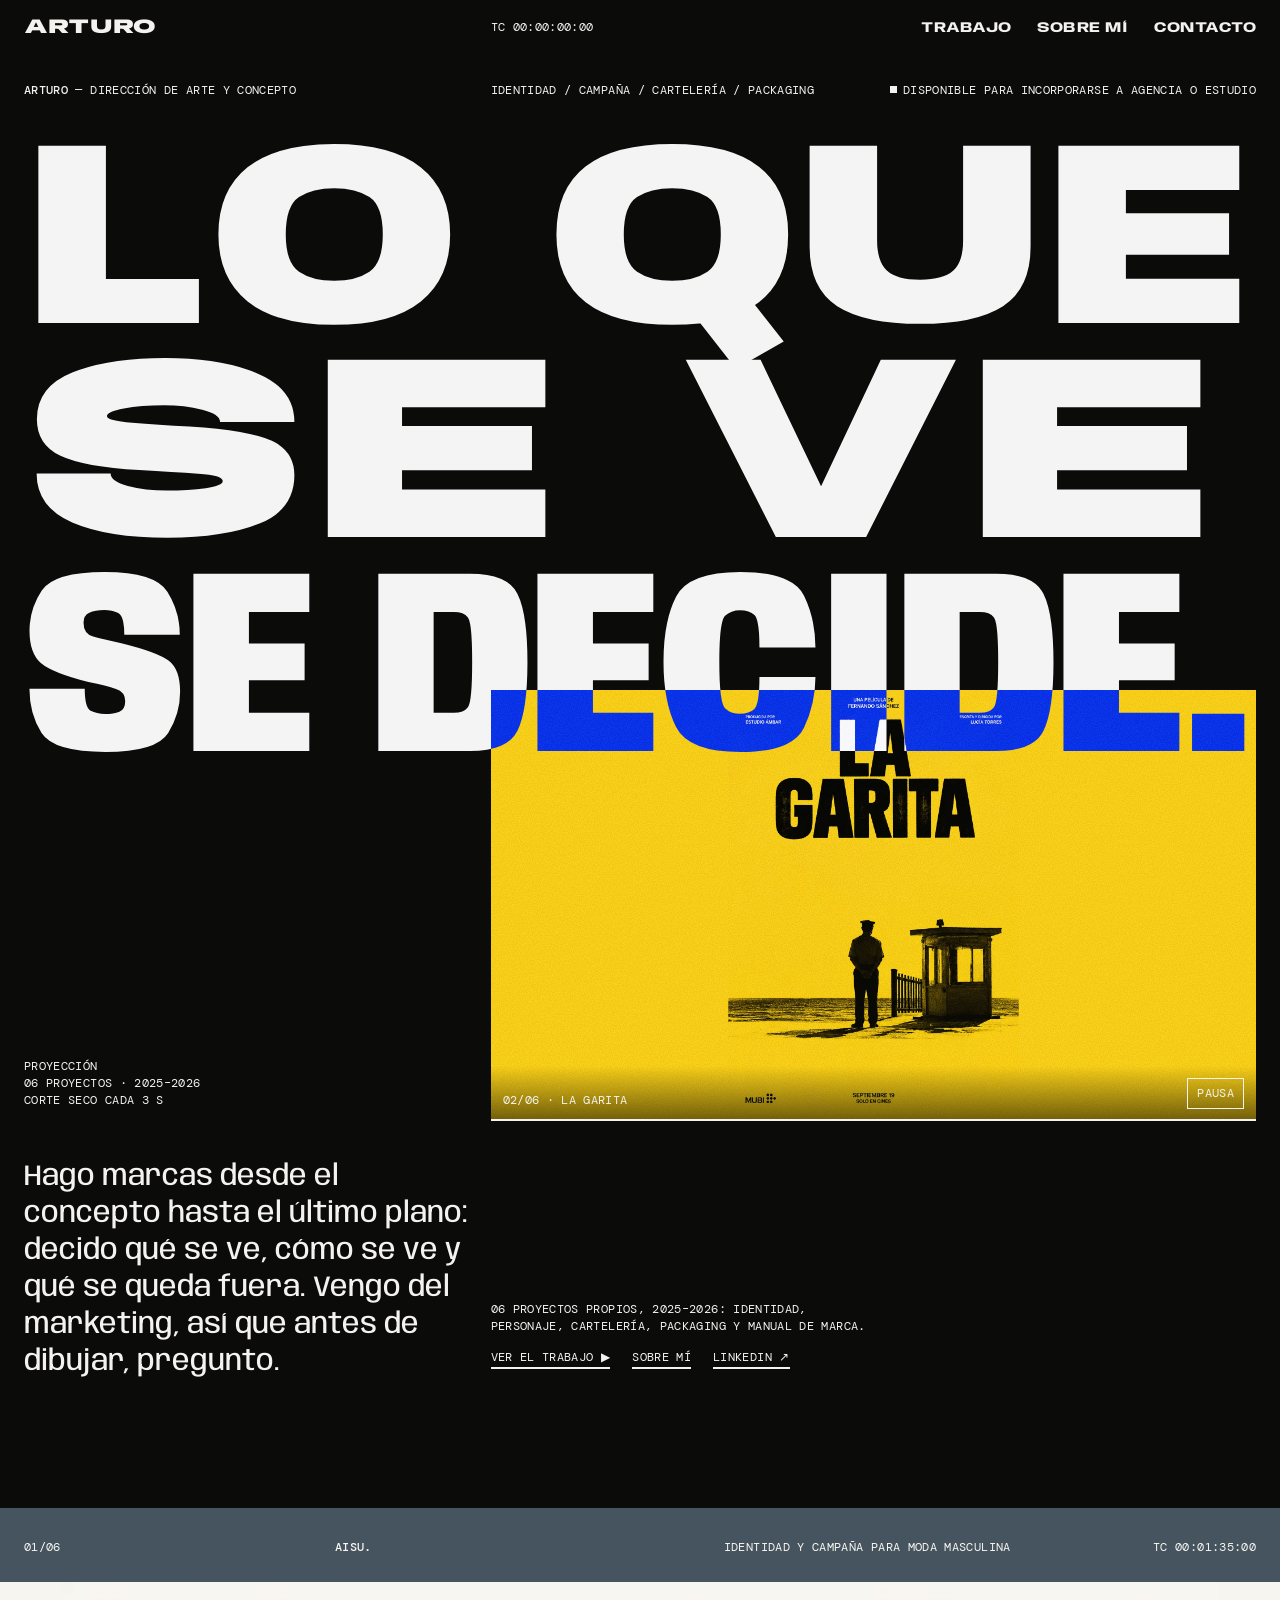
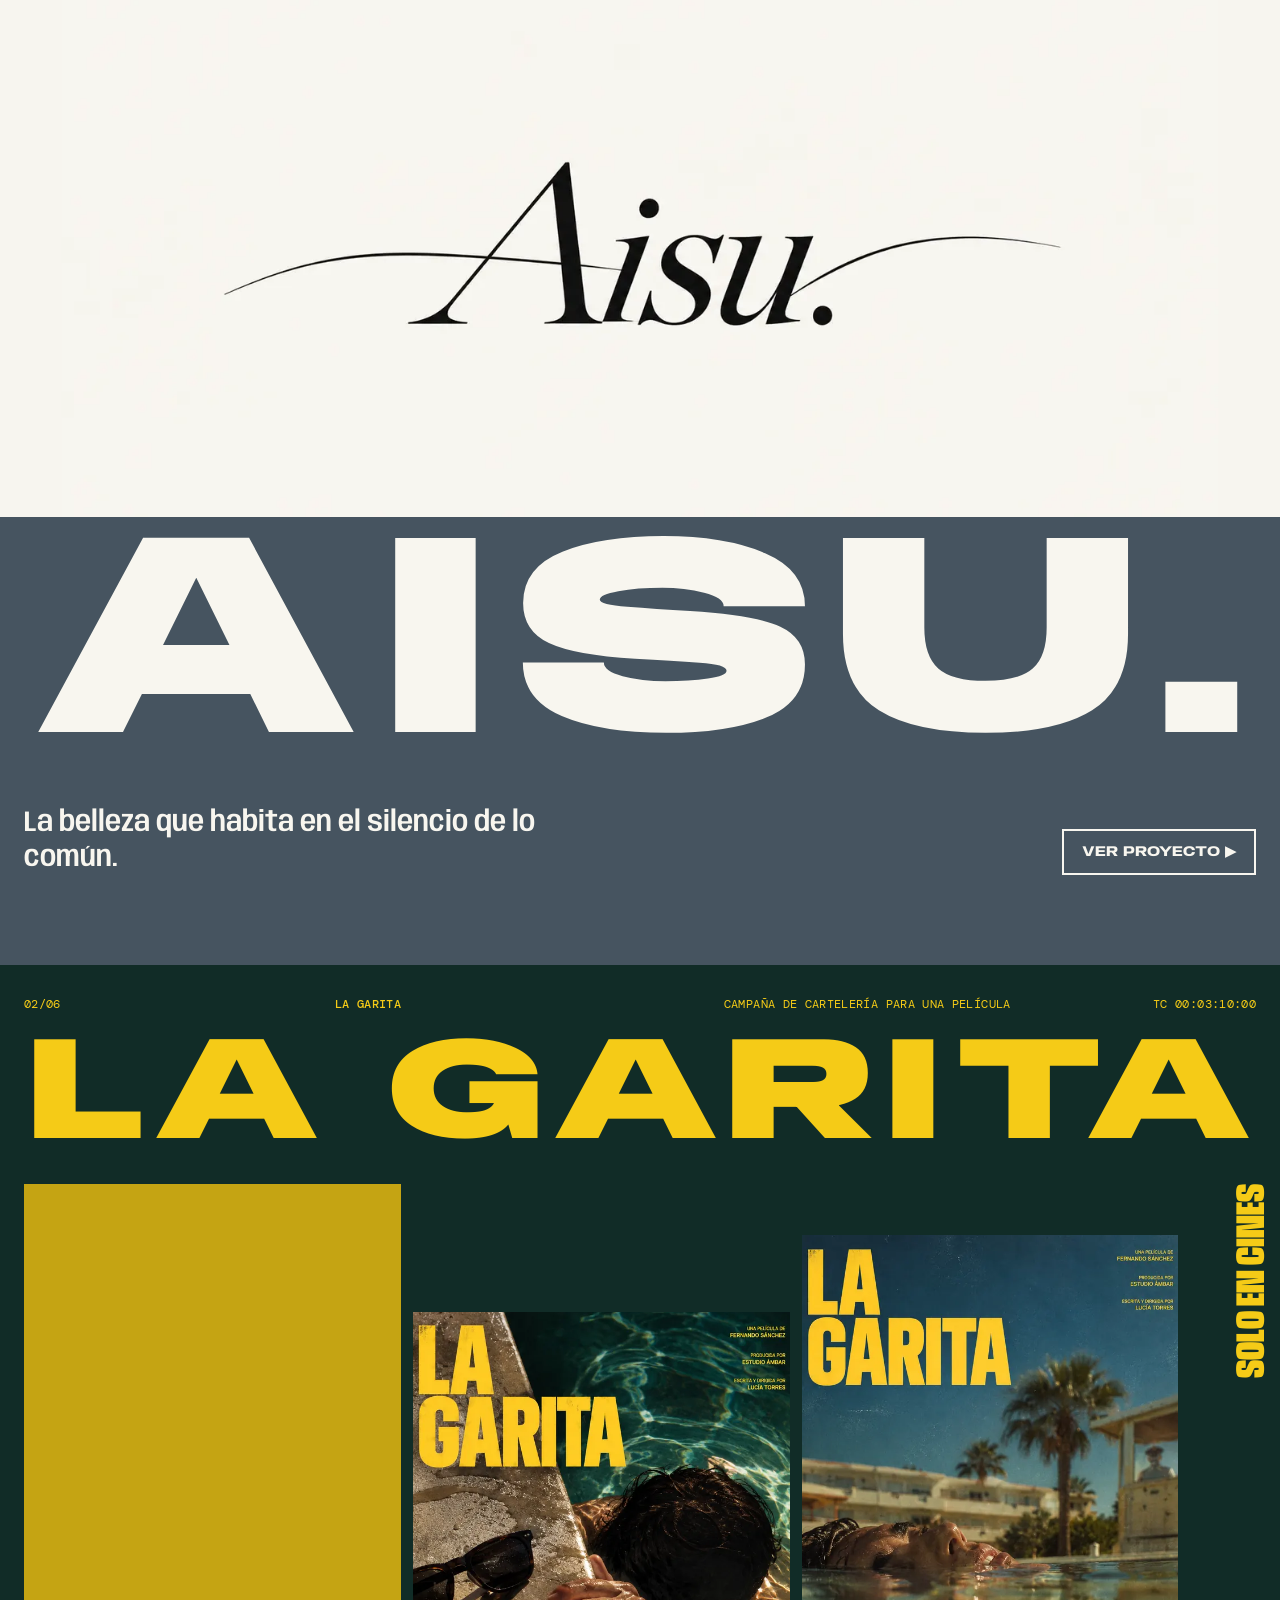
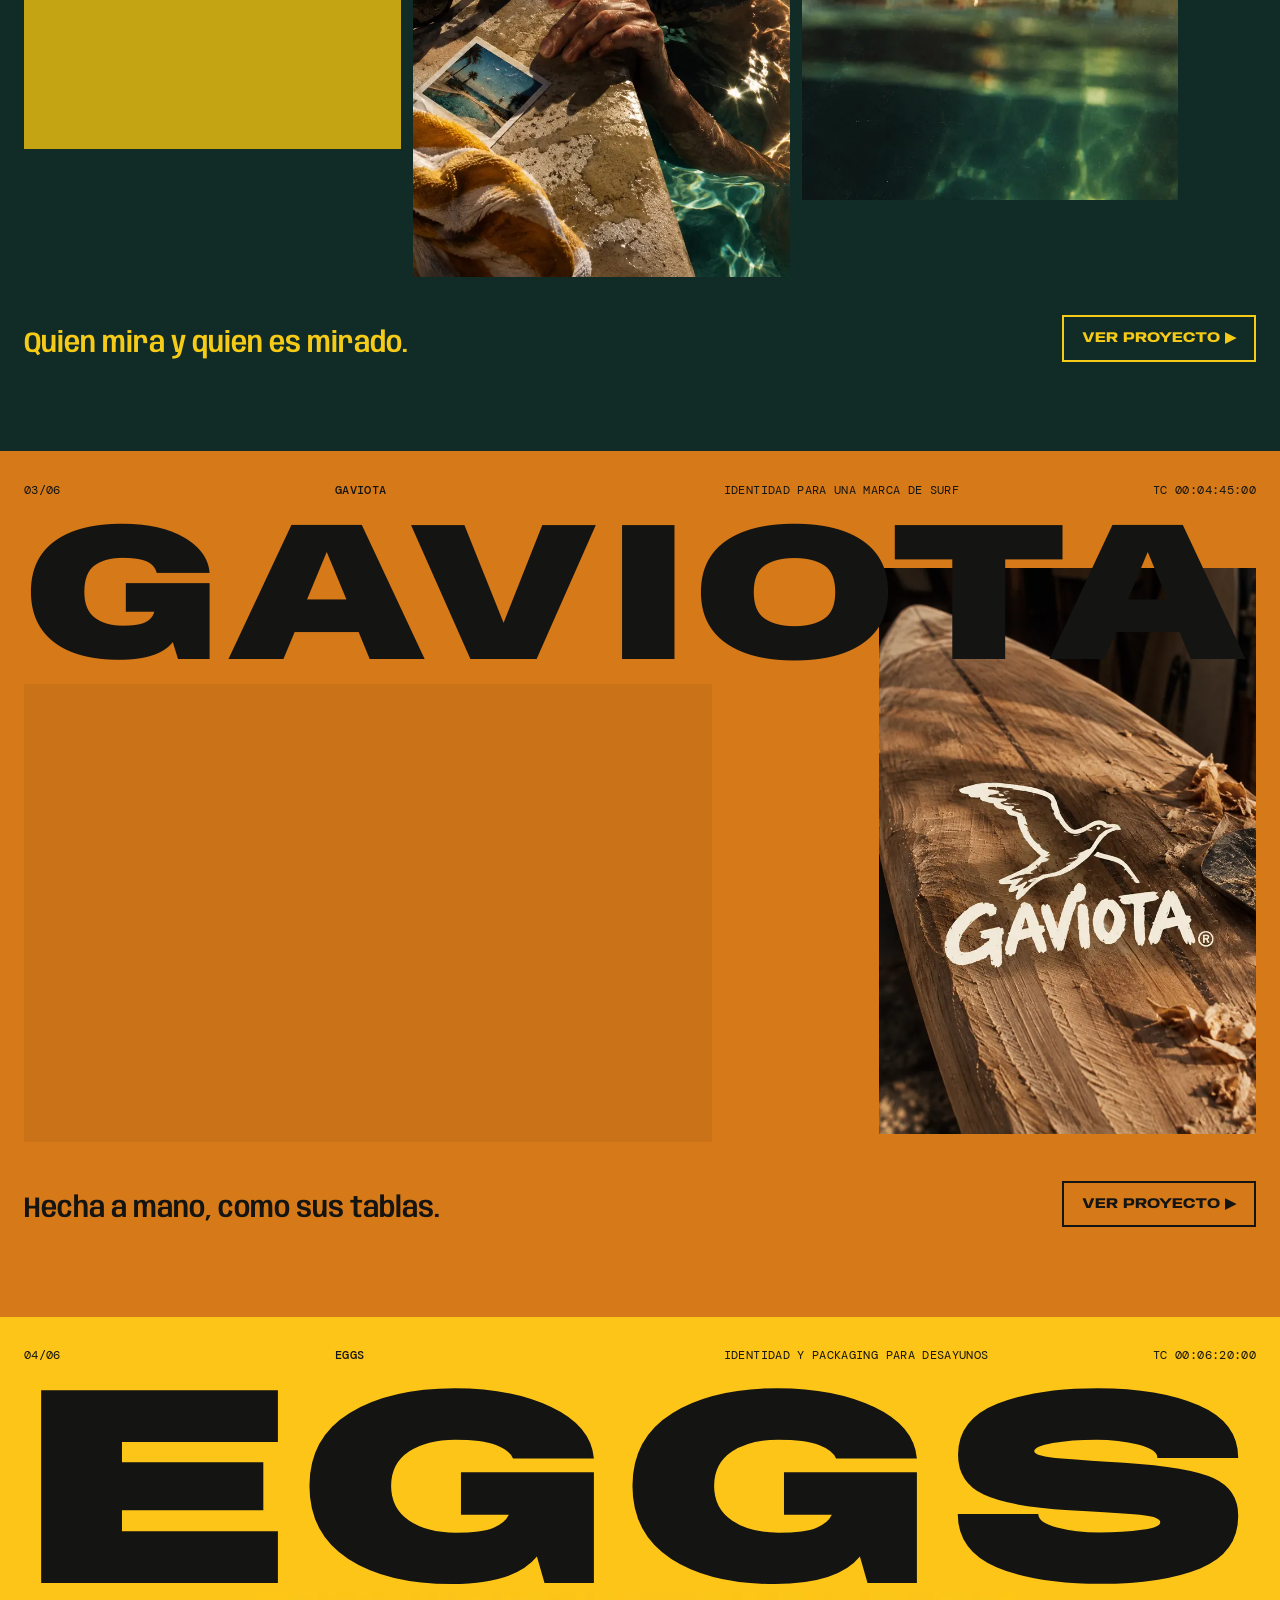
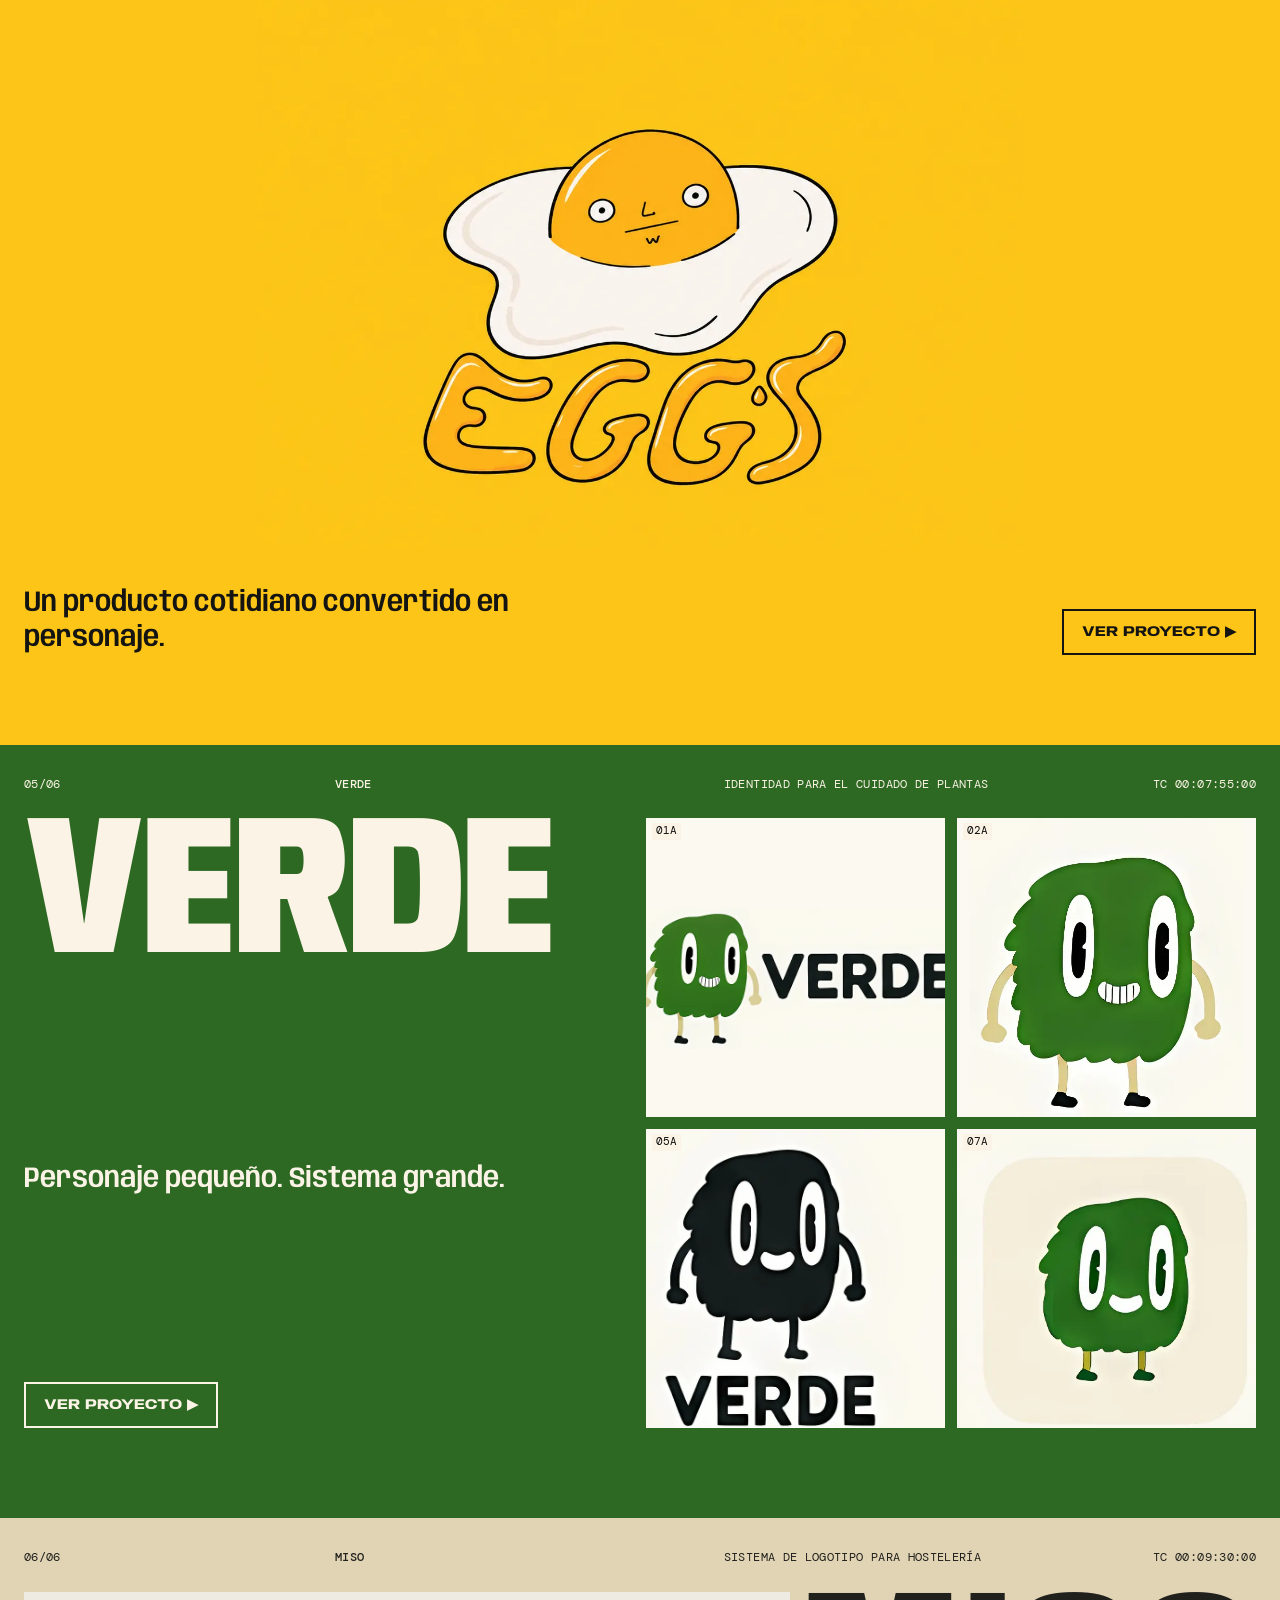
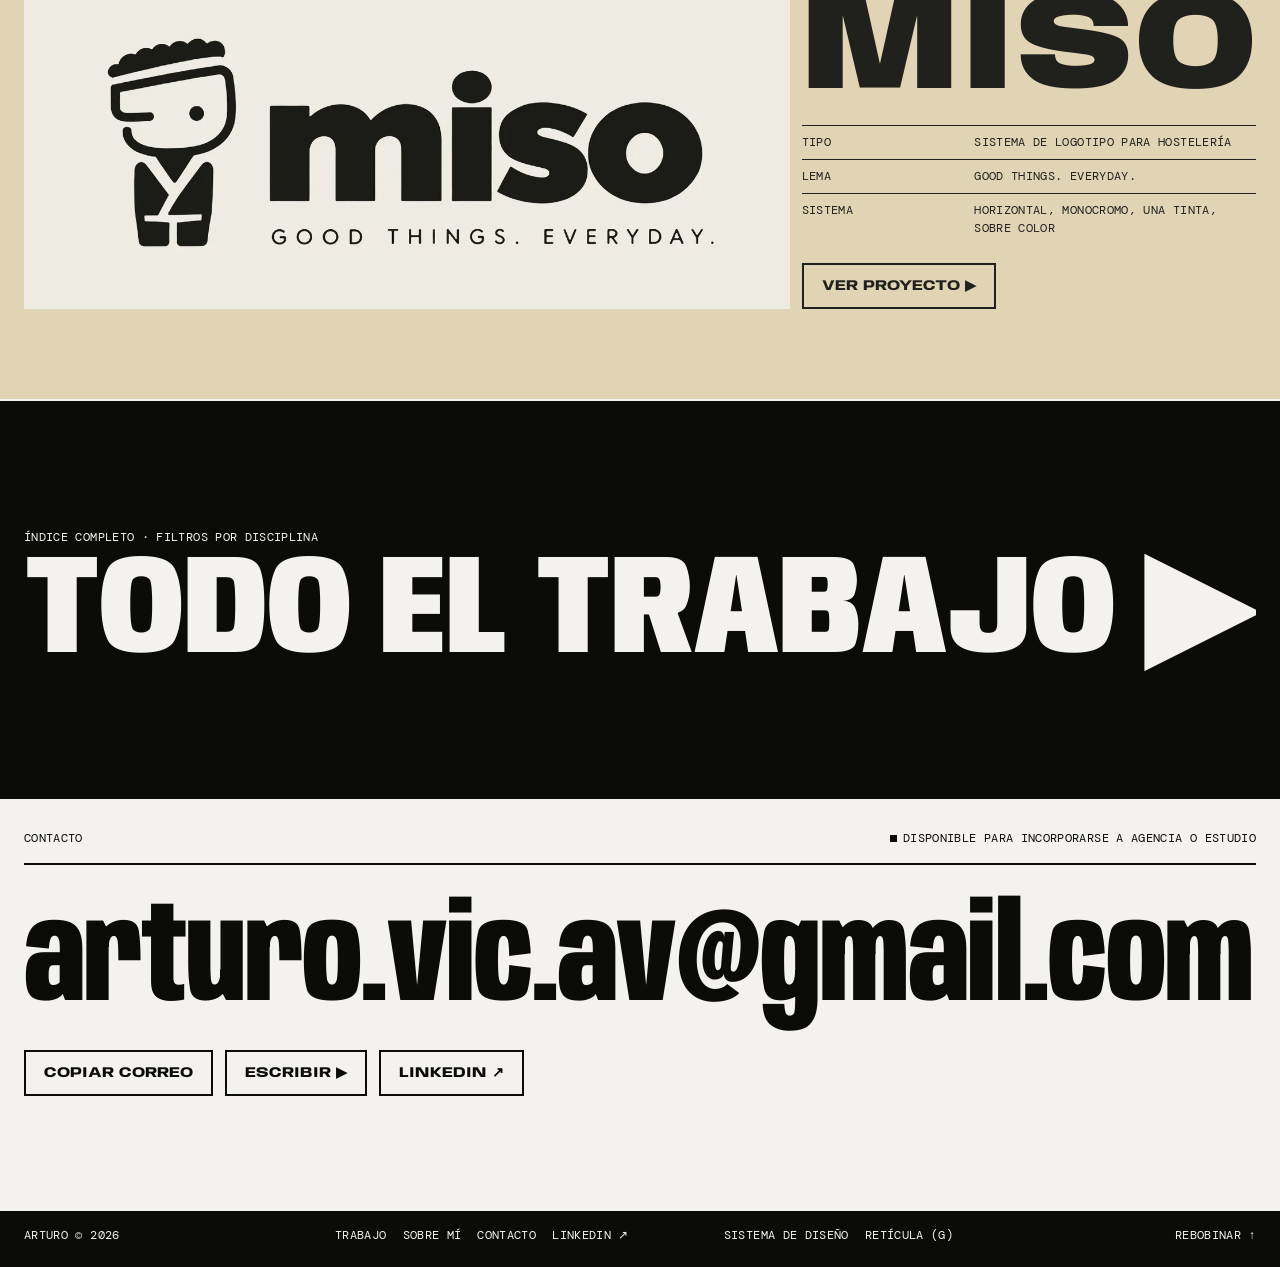
==== commit a272c368: "Índice: quitar la vista previa flotante de los logotipos La imagen que seguía al cursor sobre las fi" ====
--- a/index.html
+++ b/index.html
@@ -305,10 +305,6 @@
   .item:hover .t,.item:focus-visible .t{font-stretch:96%}
 }
 .item:focus-visible{background:var(--ig);color:var(--ii);outline-offset:-3px}
-.pv{position:fixed;left:0;top:0;z-index:40;width:clamp(180px,17vw,280px);pointer-events:none;opacity:0;transform:translate3d(-999px,0,0)}
-.pv.on{opacity:1}
-.pv img{display:block;width:100%;height:auto;object-fit:contain}
-@media (hover:none),(pointer:coarse){.pv{display:none}}
 .empty{padding:24px 0}
 
 /* PROYECTO */
@@ -533,7 +529,6 @@
   </div>
 </footer>
 <div class="gridov" id="gridov" hidden aria-hidden="true"><div class="g" id="gridcols"></div></div>
-<div class="pv" id="pv" aria-hidden="true"><img alt=""></div>
 <div class="cur" id="cur" aria-hidden="true"><i></i><b></b></div>
 
 <script src="data.js"></script>
@@ -654,7 +649,7 @@
     </div>
     <p class="sr" aria-live="polite" id="fmsg"></p>
     <ol class="list" id="list">
-      ${P.map(p => `<li data-f="${p.filters.join(" ")}"><a class="item" href="#${p.slug}" data-link data-cover="${p.slug}" data-pv="${p.cover}" data-cursor="Ver" style="--ig:${p.color.ground};--ii:${p.color.ink}">
+      ${P.map(p => `<li data-f="${p.filters.join(" ")}"><a class="item" href="#${p.slug}" data-link data-cover="${p.slug}" data-cursor="Ver" style="--ig:${p.color.ground};--ii:${p.color.ink}">
         <span class="n meta">${p.n2}</span><span class="t">${esc(p.title)}</span>
         <span class="th">${img(p.cover, { sizes: "90px", alt: "", style: "object-fit:contain" })}</span>
         <span class="k meta">${esc(p.kind)}</span><span class="y meta">${p.year}</span></a></li>`).join("")}
@@ -925,12 +920,6 @@
     };
     $$(".fbtn").forEach(b => b.addEventListener("click", () => apply(b.dataset.f)));
     apply(store.get("filter", "todo"));
-    const pv = $("#pv"), pvi = pv.querySelector("img");
-    if (fine) $$(".item").forEach(row => {
-      row.addEventListener("pointerenter", () => { const k = row.dataset.pv, m = IM[k]; pvi.src = `img/${k}-720.webp`; pvi.style.background = m.edge || m.bg; pvi.style.aspectRatio = m.w + " / " + m.h; pv.style.width = Math.round(Math.min(Math.max(180, Math.min(innerWidth * .17, 280)), innerHeight * .5 * m.w / m.h)) + "px"; pv.classList.add("on"); });
-      row.addEventListener("pointerleave", () => pv.classList.remove("on"));
-      row.addEventListener("pointermove", e => { const w = pv.offsetWidth, h = pv.offsetHeight; let x = e.clientX + 30, y = e.clientY - h / 2; if (x + w > innerWidth - 12) x = e.clientX - w - 30; y = Math.max(64, Math.min(innerHeight - h - 12, y)); pv.style.transform = `translate3d(${x}px,${y}px,0)`; });
-    });
   }
 }
 
--- a/css/motion.css
+++ b/css/motion.css
@@ -67,9 +67,6 @@
 html.m::view-transition-new(root){animation:m-vt 300ms var(--cut) both;mix-blend-mode:normal}
 html.m::view-transition-group(cover){animation-duration:460ms}
 
-/* ---------- 4. vista previa del índice ---------- */
-html.m .pv{overflow:hidden}
-
 /* ---------- 5. botones: el relleno entra de izquierda a derecha y el texto se invierte justo donde pasa ---------- */
 html.m .cta{background-color:transparent;background-image:linear-gradient(currentColor,currentColor);background-repeat:no-repeat;background-position:100% 0;background-size:0% 100%;transition:background-size 460ms var(--cut)}
 html.m .cta:is(:hover,:focus-visible,[data-state="ok"]){background-color:transparent;background-position:0 0;background-size:100% 100%}
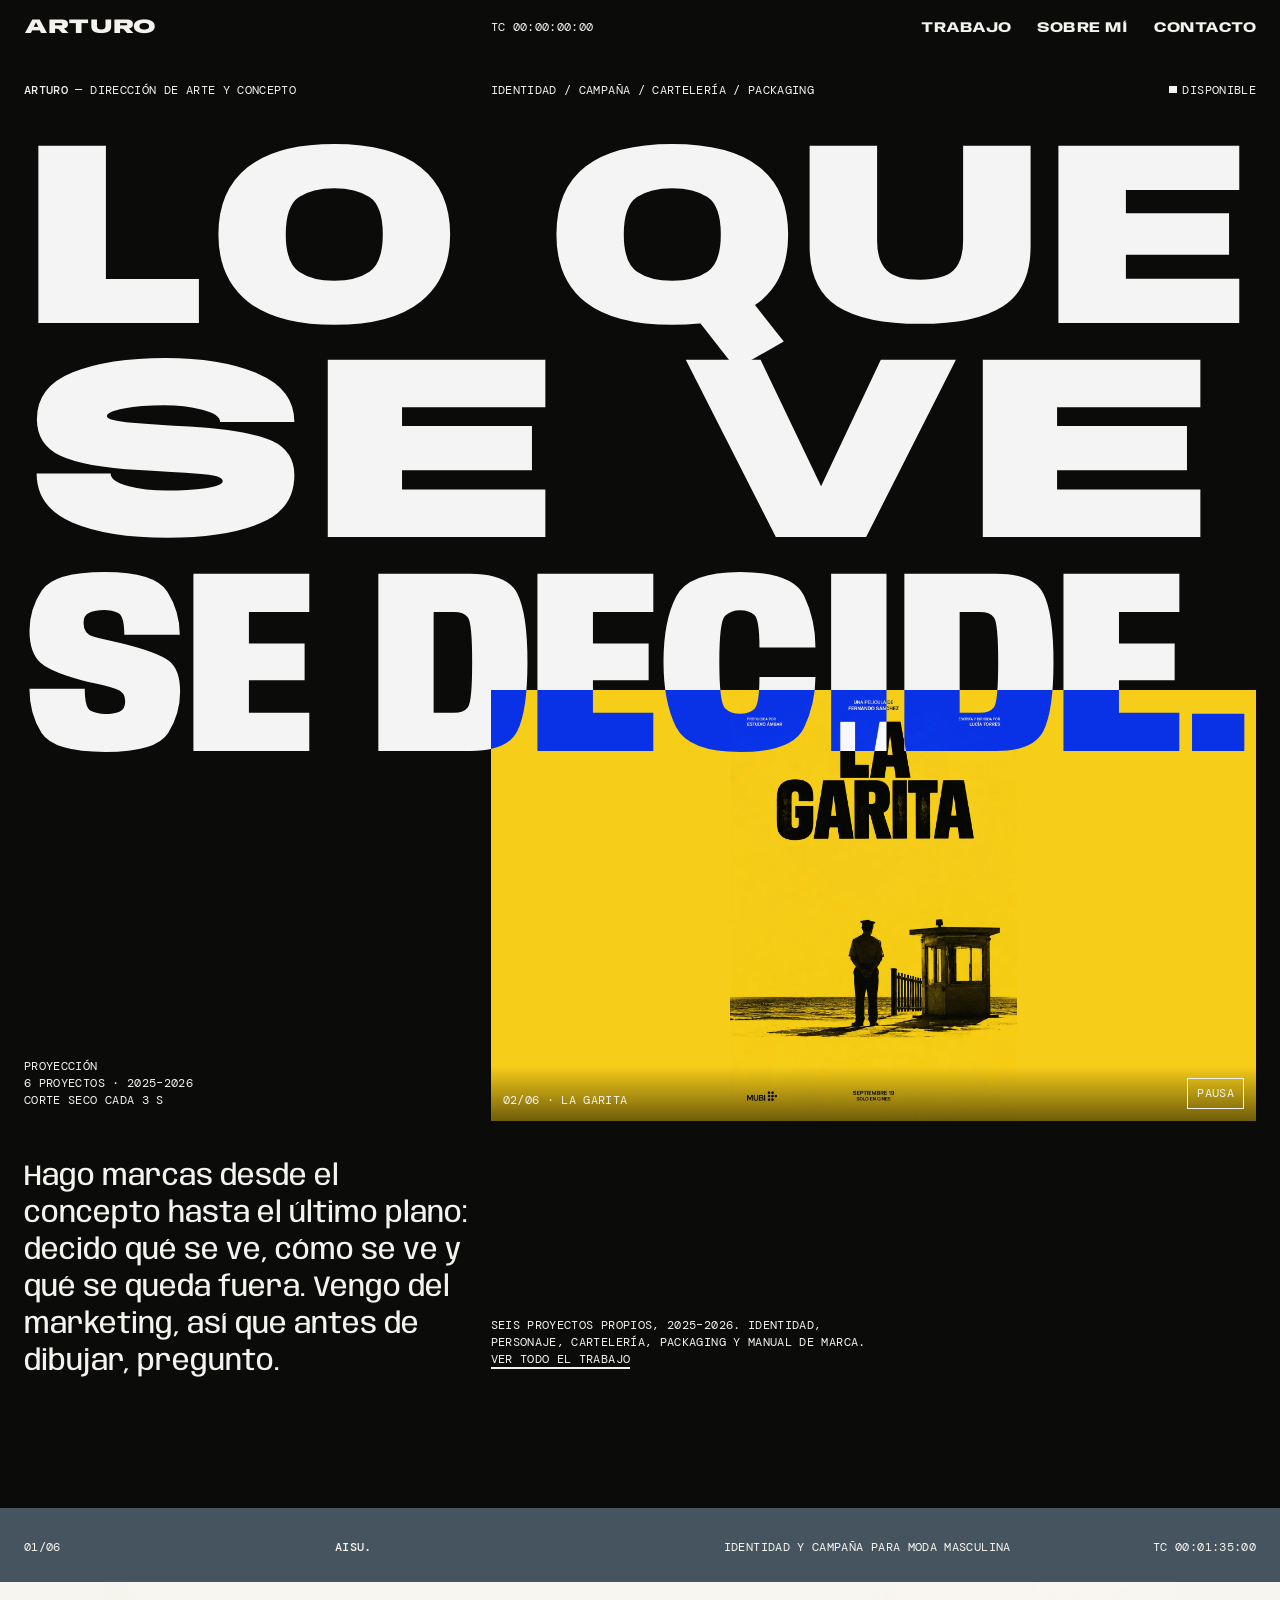
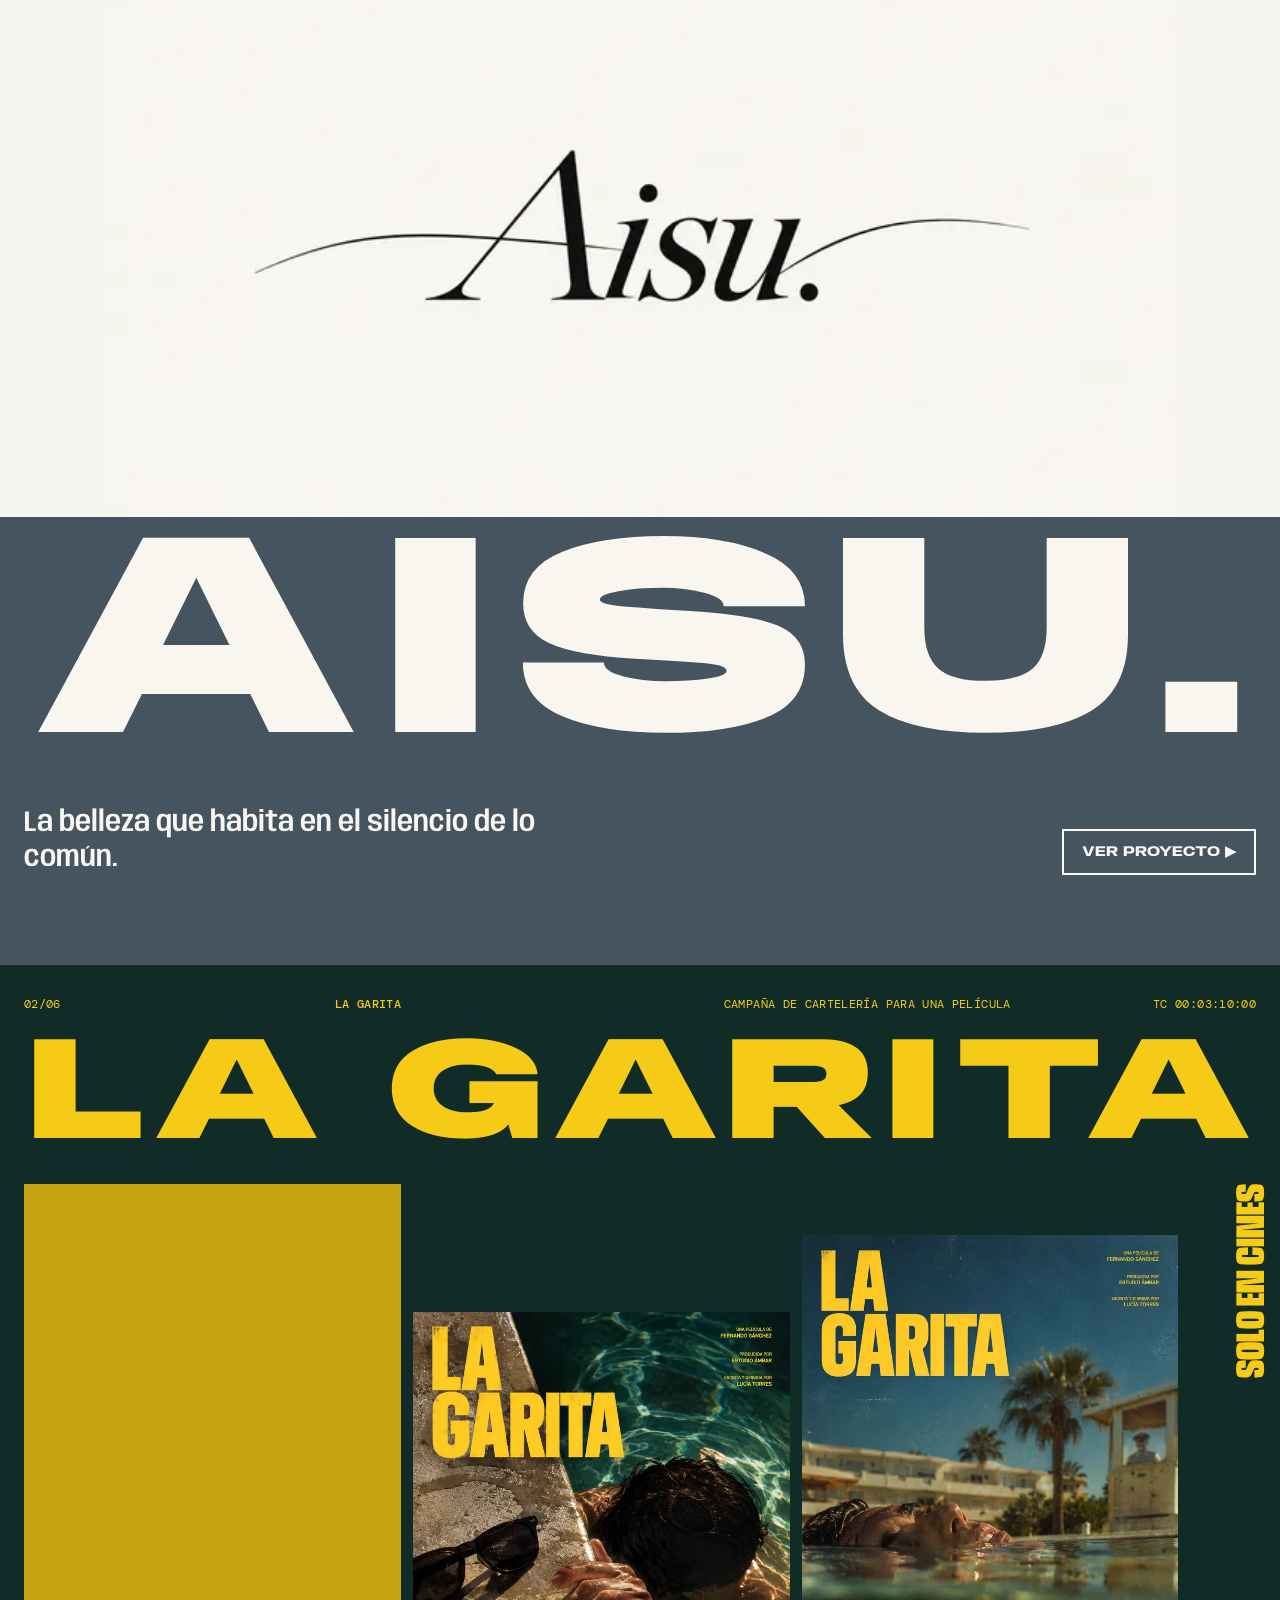
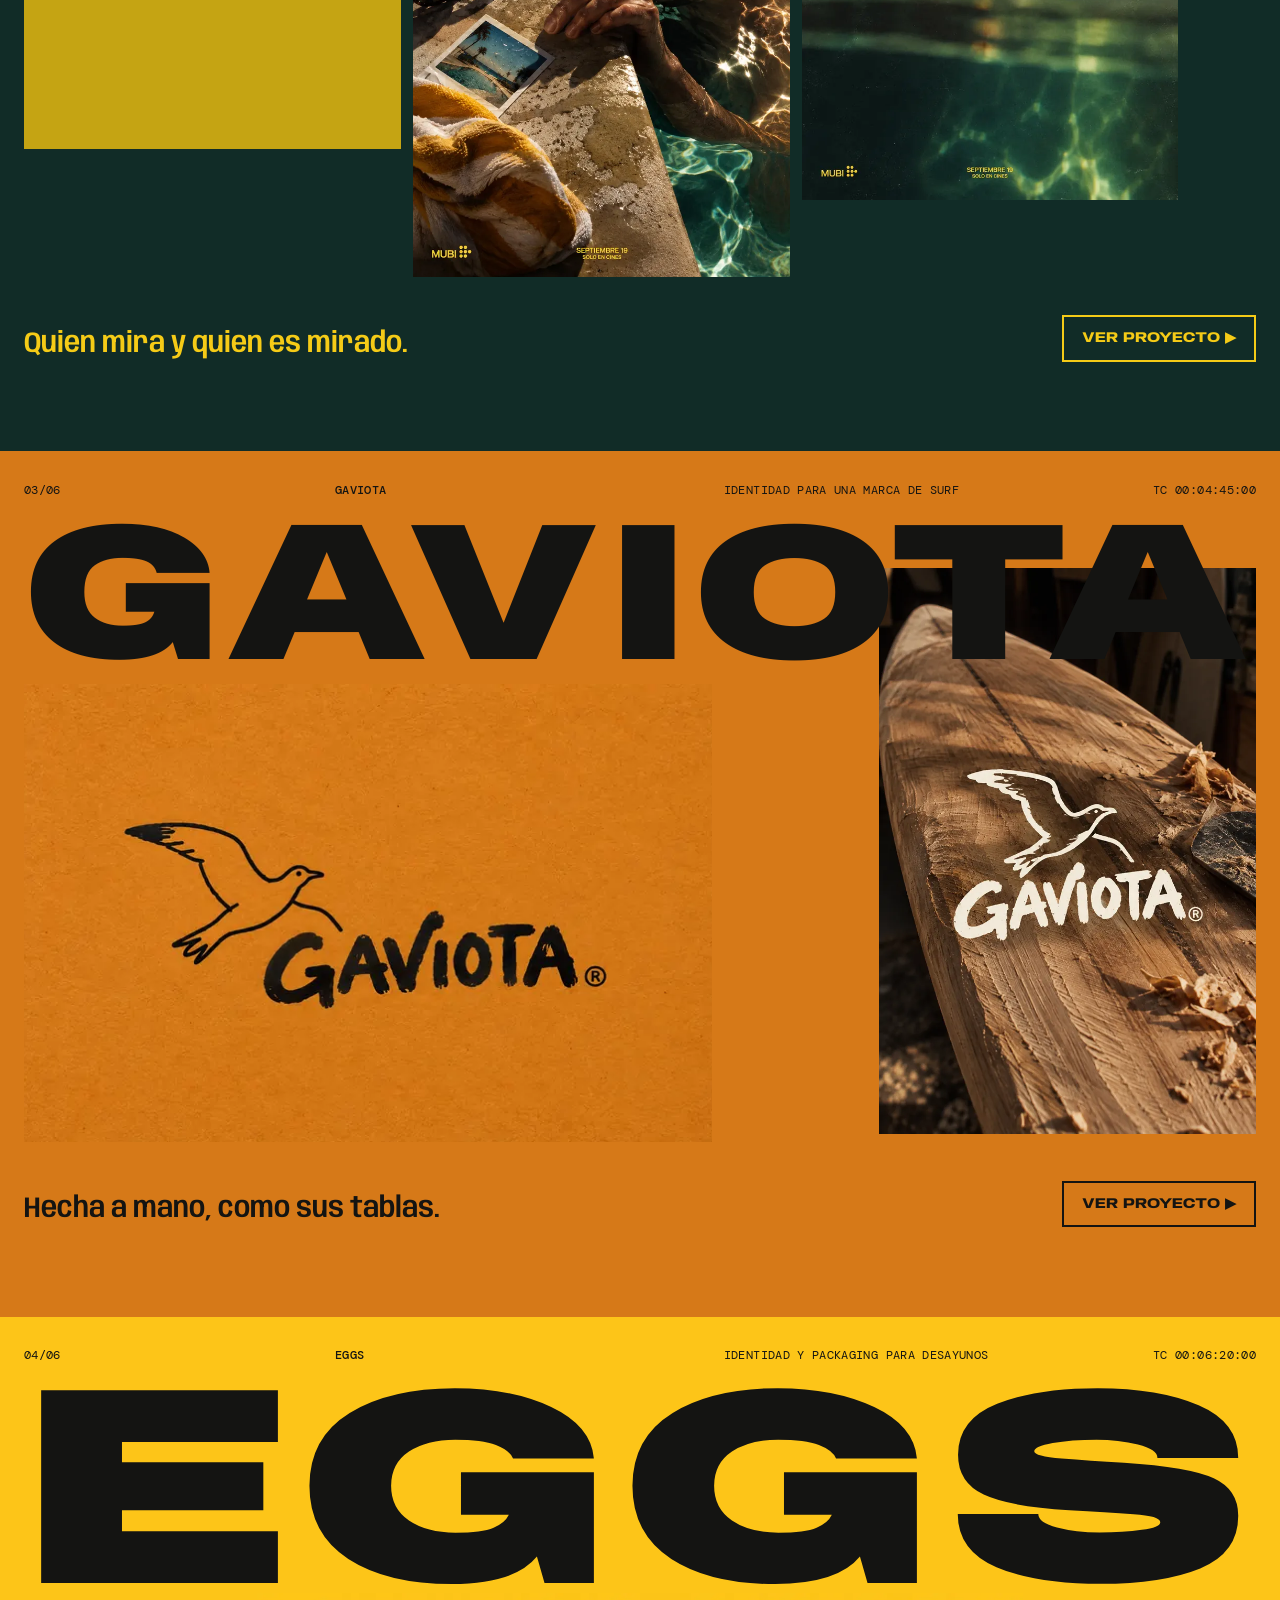
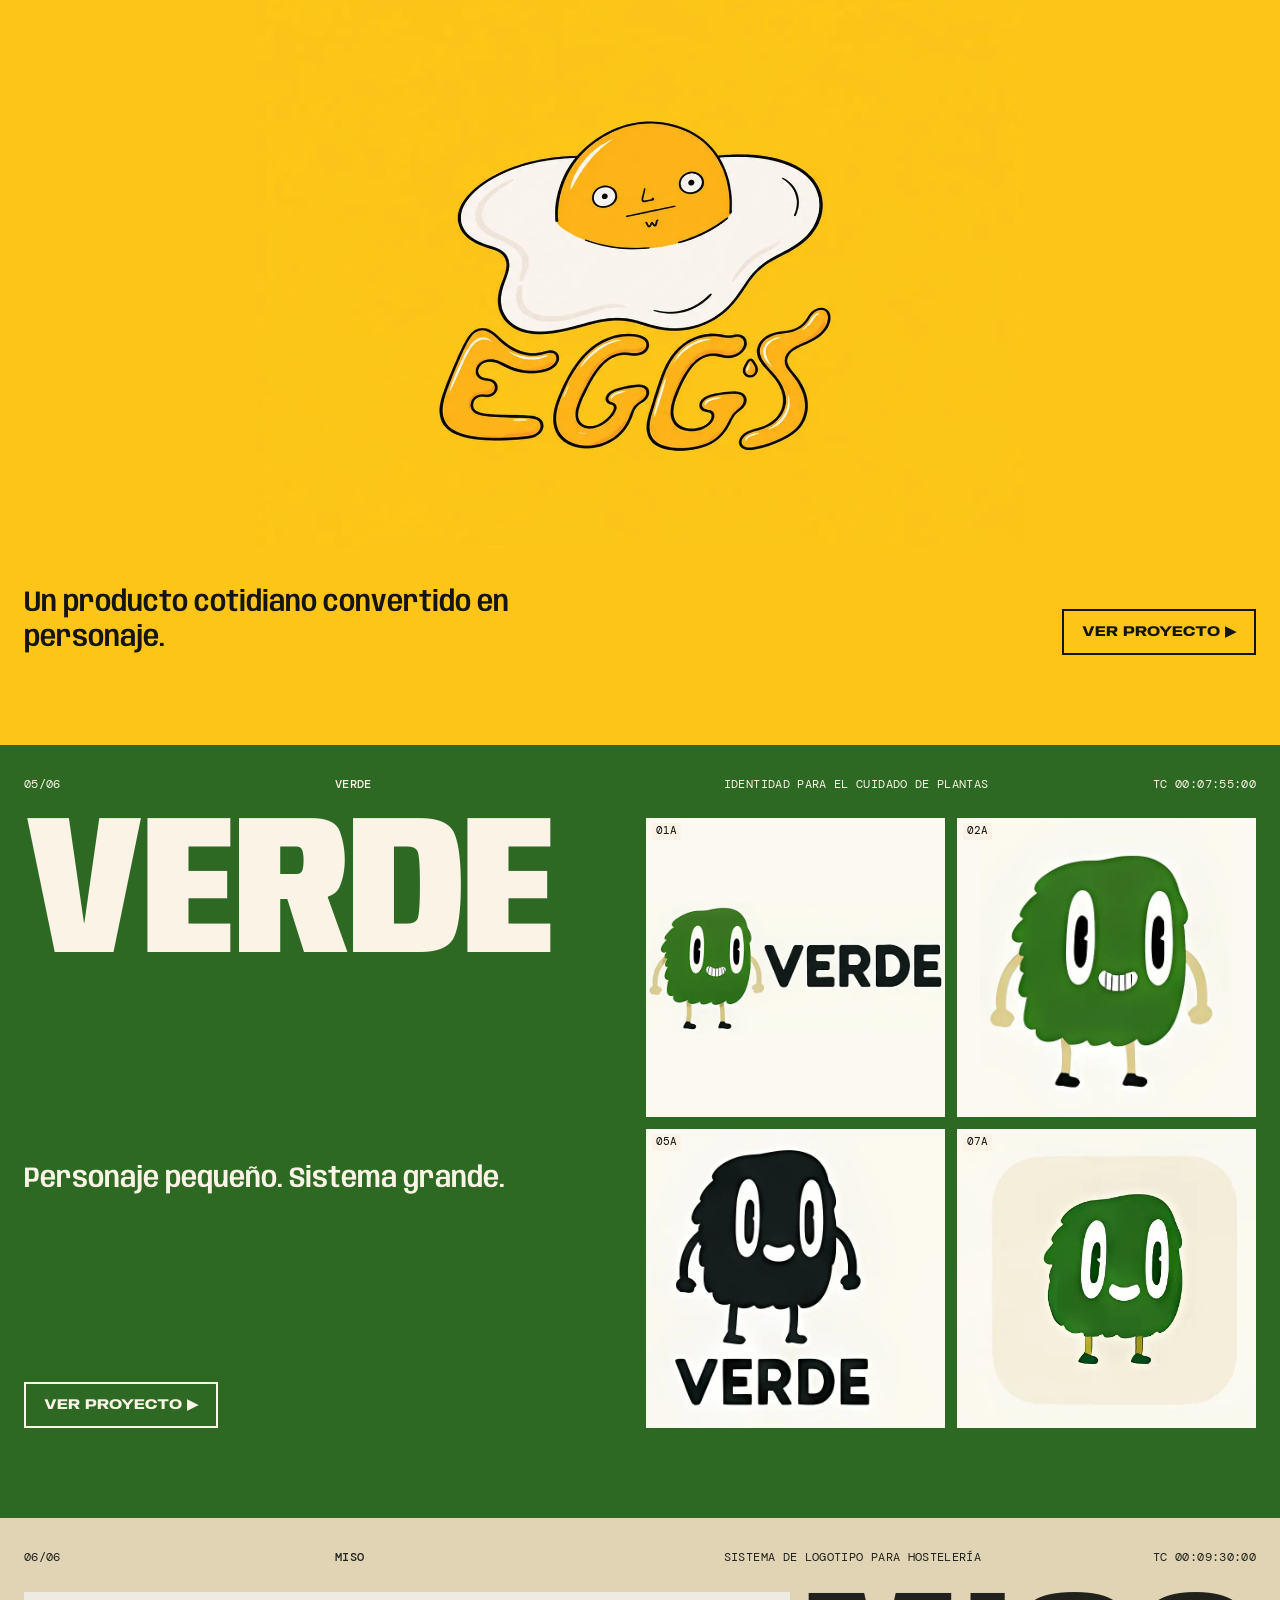
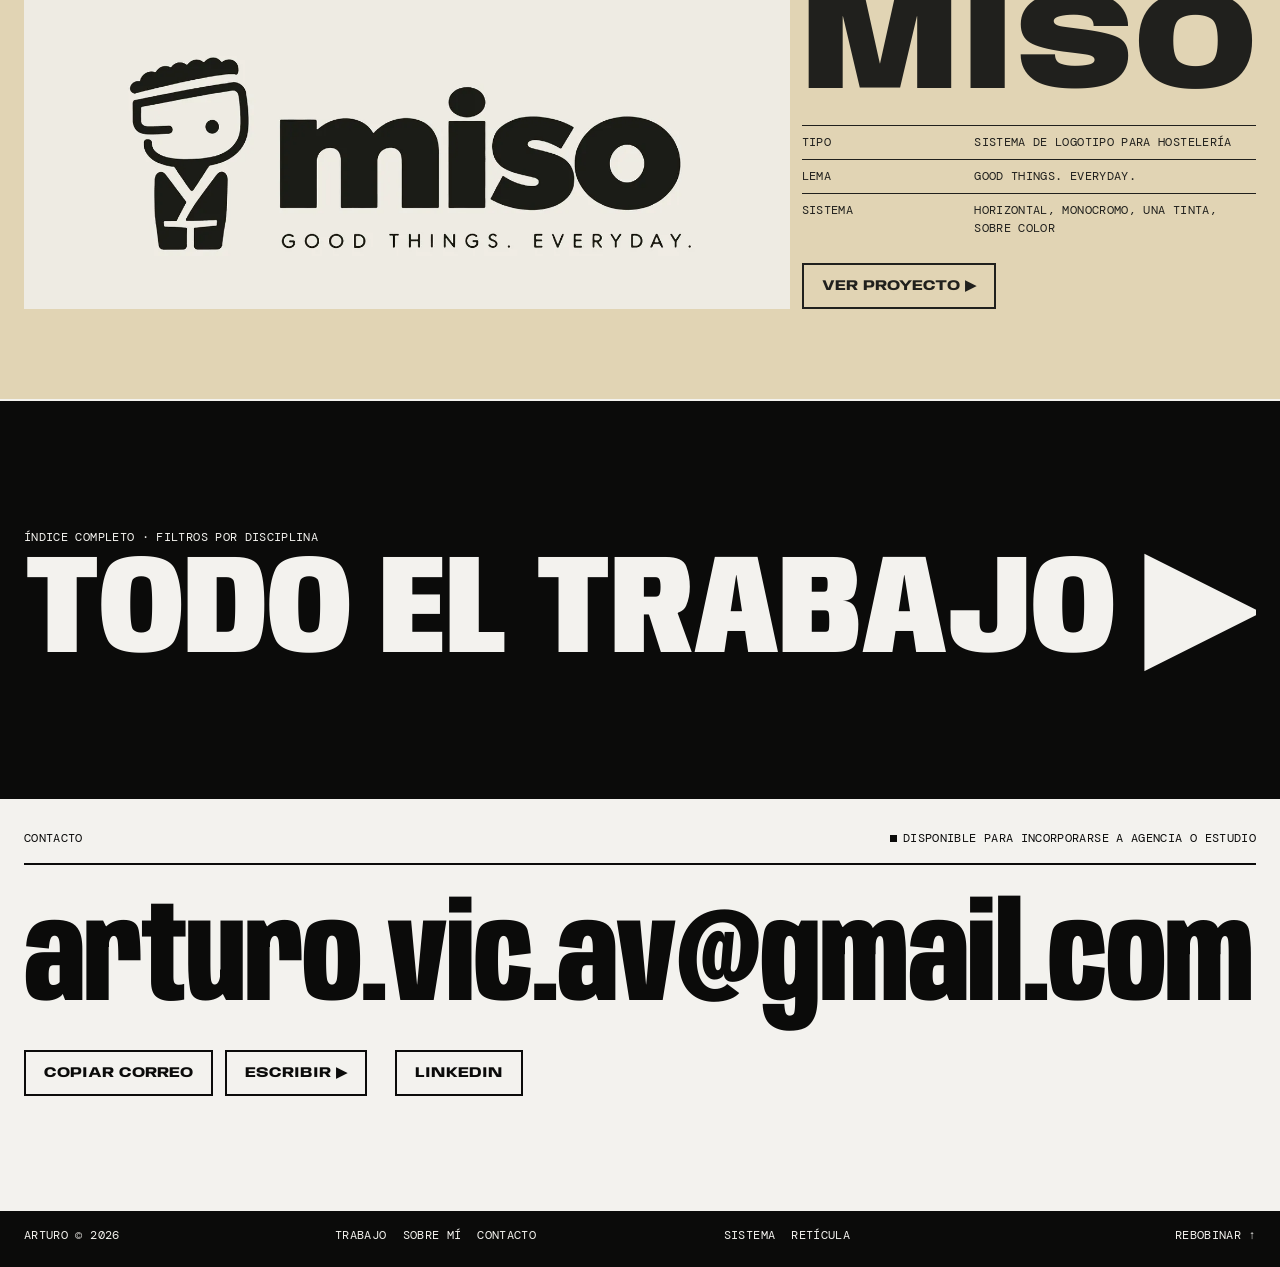
==== commit cc2e848d: "Índice: quitar la vista previa flotante de los logotipos Versión original del portfolio sin la image" ====
--- a/index.html
+++ b/index.html
@@ -3,62 +3,16 @@
 <head>
 <meta charset="utf-8">
 <meta name="viewport" content="width=device-width,initial-scale=1,viewport-fit=cover">
-<title>Arturo · Dirección de arte y concepto</title>
-<meta name="description" content="Portfolio de Arturo, dirección de arte y concepto: identidad, campaña, cartelería y packaging. Seis proyectos propios. Disponible para agencia o estudio.">
+<title>Arturo, Sala</title>
+<meta name="description" content="Arturo. Dirección de arte y concepto: identidad, campaña, cartelería y packaging.">
 <meta name="author" content="Arturo">
-<meta name="robots" content="index, follow, max-image-preview:large">
-<link rel="canonical" href="https://arturovicav-debug.github.io/">
-<meta name="theme-color" content="#0B0B0A">
-<meta name="color-scheme" content="dark">
-<!-- Vista previa al compartir (LinkedIn, WhatsApp, Slack, X…). La imagen debe ser una URL absoluta en JPG/PNG. -->
 <meta property="og:type" content="website">
-<meta property="og:site_name" content="Arturo · Portfolio">
 <meta property="og:locale" content="es_ES">
-<meta property="og:url" content="https://arturovicav-debug.github.io/">
-<meta property="og:title" content="Arturo · Dirección de arte y concepto">
-<meta property="og:description" content="Lo que se ve, se decide. Seis proyectos de identidad, campaña, cartelería y packaging. Disponible para agencia o estudio.">
-<meta property="og:image" content="https://arturovicav-debug.github.io/og-image.jpg">
-<meta property="og:image:secure_url" content="https://arturovicav-debug.github.io/og-image.jpg">
-<meta property="og:image:type" content="image/jpeg">
-<meta property="og:image:width" content="1200">
-<meta property="og:image:height" content="630">
-<meta property="og:image:alt" content="«Lo que se ve, se decide» en letras grandes sobre fondo negro y, debajo, una tira de fotogramas con los seis proyectos de Arturo, director de arte.">
+<meta property="og:title" content="Arturo, Sala">
+<meta property="og:description" content="Arturo. Dirección de arte y concepto: identidad, campaña, cartelería y packaging.">
+<meta property="og:image" content="img/aisu-01-1440.webp">
 <meta name="twitter:card" content="summary_large_image">
-<meta name="twitter:title" content="Arturo · Dirección de arte y concepto">
-<meta name="twitter:description" content="Lo que se ve, se decide. Seis proyectos de identidad, campaña, cartelería y packaging. Disponible para agencia o estudio.">
-<meta name="twitter:image" content="https://arturovicav-debug.github.io/og-image.jpg">
-<meta name="twitter:image:alt" content="«Lo que se ve, se decide» en letras grandes sobre fondo negro y, debajo, una tira de fotogramas con los seis proyectos de Arturo, director de arte.">
 <link rel="icon" href="favicon.svg" type="image/svg+xml">
-<link rel="apple-touch-icon" href="apple-touch-icon.png">
-<link rel="manifest" href="site.webmanifest">
-<script type="application/ld+json">
-{
-  "@context": "https://schema.org",
-  "@graph": [
-    {
-      "@type": "Person",
-      "@id": "https://arturovicav-debug.github.io/#arturo",
-      "name": "Arturo",
-      "jobTitle": "Director de arte",
-      "description": "Dirección de arte y concepto: identidad visual, campaña, cartelería y packaging. Disponible para incorporarse a agencia o estudio.",
-      "email": "mailto:arturo.vic.av@gmail.com",
-      "url": "https://arturovicav-debug.github.io/",
-      "sameAs": ["https://www.linkedin.com/in/arturo-vicioso-%C3%A1vila-ab094b353/"],
-      "alumniOf": { "@type": "CollegeOrUniversity", "name": "Universidad de Sevilla" },
-      "knowsAbout": ["Dirección de arte", "Concepto creativo", "Identidad visual", "Campaña", "Cartelería", "Packaging", "Personajes de marca", "Sistemas de marca"],
-      "knowsLanguage": ["es", "en", "fr"]
-    },
-    {
-      "@type": "WebSite",
-      "@id": "https://arturovicav-debug.github.io/#website",
-      "url": "https://arturovicav-debug.github.io/",
-      "name": "Arturo · Dirección de arte y concepto",
-      "inLanguage": "es-ES",
-      "author": { "@id": "https://arturovicav-debug.github.io/#arturo" }
-    }
-  ]
-}
-</script>
 <link rel="preload" as="image" href="img/aisu-01-1440.webp">
 <link rel="preconnect" href="https://fonts.googleapis.com"><link rel="preconnect" href="https://fonts.gstatic.com" crossorigin><link rel="stylesheet" href="https://fonts.googleapis.com/css2?family=Anybody:ital,wdth,wght@0,50..150,100..900;1,50..150,100..900&family=DM+Mono:ital,wght@0,400;0,500;1,400&display=swap">
 <style>
@@ -453,43 +407,9 @@
 @keyframes vt-out{to{clip-path:inset(0 0 0 100%)}}
 @keyframes vt-in{from{clip-path:inset(0 100% 0 0)}}
 @media (prefers-reduced-motion:reduce){*,*::before,*::after{animation:none!important;transition:none!important}}
-
-/* === contenido (agente C) === */
-/* LinkedIn en la cabecera: solo cuando cabe en la columna de navegación sin apretar */
-.nav .nav-ext{display:none}
-@media (min-width:1360px){.nav .nav-ext{display:block}}
-/* enlaces secundarios bajo la presentación de la portada */
-.hero-sub .lnks{display:flex;flex-wrap:wrap;gap:8px 22px;margin-top:14px}
-/* fila de llamadas a la acción (Sobre mí) */
-.cta-row{display:flex;flex-wrap:wrap;gap:12px;align-items:center}
-/* contacto en el menú móvil */
-.menu .menu-ext{display:flex;flex-wrap:wrap;gap:10px 22px}
-/* Sistema: entradilla y títulos de sección */
-.sy-intro .bl{--c:1/11;--ct:1/-1;margin-top:clamp(20px,3vw,40px)}
-.sy .sec>h2.meta{margin:1em 0}
 </style>
-<link rel="stylesheet" href="css/intro.css">
-<link rel="stylesheet" href="css/motion.css">
-<script src="js/intro-gate.js"></script>
 </head>
 <body>
-<noscript>
-<div style="background:#0B0B0A;color:#F3F2EE;padding:96px 16px 64px;font:400 15px/1.55 'DM Mono',Menlo,Consolas,monospace;text-transform:uppercase;letter-spacing:.03em">
-  <h1 style="margin:0 0 20px;font:inherit">Arturo — Dirección de arte y concepto</h1>
-  <p style="margin:0 0 28px;font:900 clamp(56px,13vw,180px)/.82 Anybody,'Arial Narrow',Arial,sans-serif;font-stretch:62%;letter-spacing:0">Lo que<br>se ve,<br>se decide.</p>
-  <p style="margin:0 0 28px;max-width:40em">Identidad, campaña, cartelería y packaging. Disponible para incorporarse a agencia o estudio.</p>
-  <ol style="margin:0 0 28px;padding:0;list-style:none;max-width:40em;border-top:1px solid rgba(243,242,238,.22)">
-    <li style="padding:8px 0;border-bottom:1px solid rgba(243,242,238,.22)">001 · Aisu. — Identidad y campaña para moda masculina · 2026</li>
-    <li style="padding:8px 0;border-bottom:1px solid rgba(243,242,238,.22)">002 · La Garita — Campaña de cartelería para una película · 2026</li>
-    <li style="padding:8px 0;border-bottom:1px solid rgba(243,242,238,.22)">003 · Gaviota — Identidad para una marca de surf · 2026</li>
-    <li style="padding:8px 0;border-bottom:1px solid rgba(243,242,238,.22)">004 · Eggs — Identidad y packaging para desayunos · 2025</li>
-    <li style="padding:8px 0;border-bottom:1px solid rgba(243,242,238,.22)">005 · Verde — Identidad para el cuidado de plantas · 2026</li>
-    <li style="padding:8px 0;border-bottom:1px solid rgba(243,242,238,.22)">006 · Miso — Sistema de logotipo para hostelería · 2026</li>
-  </ol>
-  <p style="margin:0 0 8px"><a href="mailto:arturo.vic.av@gmail.com" style="color:inherit;text-decoration:underline">arturo.vic.av@gmail.com</a> · <a href="https://www.linkedin.com/in/arturo-vicioso-%C3%A1vila-ab094b353/" rel="me noopener" style="color:inherit;text-decoration:underline">LinkedIn</a></p>
-  <p style="margin:0;color:#8E8C86">Activa JavaScript para ver los proyectos completos.</p>
-</div>
-</noscript>
 
 <a class="skip" href="#main" data-skip>Saltar al contenido</a>
 <header class="hd" id="hd">
@@ -500,7 +420,6 @@
       <a href="#trabajo" data-link>Trabajo</a>
       <a href="#sobre-mi" data-link>Sobre mí</a>
       <a href="#contacto" data-link>Contacto</a>
-      <a class="nav-ext" href="https://www.linkedin.com/in/arturo-vicioso-%C3%A1vila-ab094b353/" target="_blank" rel="noopener" data-linkedin>LinkedIn <span aria-hidden="true">↗</span><span class="sr"> (se abre en otra pestaña)</span></a>
     </nav>
     <button class="menu-btn" id="menuBtn" aria-expanded="false" aria-controls="menu" style="--cm:3/5">Menú</button>
   </div>
@@ -514,17 +433,16 @@
     <li><a href="#sobre-mi" data-link><span>02</span>Sobre mí</a></li>
     <li><a href="#contacto" data-link><span>03</span>Contacto</a></li>
   </ol>
-  <p class="meta menu-ext"><a class="ul" href="https://www.linkedin.com/in/arturo-vicioso-%C3%A1vila-ab094b353/" target="_blank" rel="noopener" data-linkedin>LinkedIn <span aria-hidden="true">↗</span><span class="sr"> (se abre en otra pestaña)</span></a><a class="ul" href="mailto:arturo.vic.av@gmail.com" data-email>arturo.vic.av@gmail.com</a></p>
-  <p class="meta"><span data-fullname>Arturo</span> · Dirección de arte y concepto · <span data-availability>Disponible para incorporarse a agencia o estudio</span></p>
+  <p class="meta">Dirección de arte y concepto</p>
 </div>
 
 <main id="main" tabindex="-1"></main>
 
 <footer class="ft">
   <div class="wrap g meta">
-    <div class="fa"><span data-fullname>Arturo</span> © <span data-year>2026</span></div>
-    <div class="fb"><a href="#trabajo" data-link>Trabajo</a><a href="#sobre-mi" data-link>Sobre mí</a><a href="#contacto" data-link>Contacto</a><a href="https://www.linkedin.com/in/arturo-vicioso-%C3%A1vila-ab094b353/" target="_blank" rel="noopener" data-linkedin>LinkedIn <span aria-hidden="true">↗</span><span class="sr"> (se abre en otra pestaña)</span></a></div>
-    <div class="fc"><a href="#sistema" data-link>Sistema de diseño</a><button type="button" id="gridBtn" aria-pressed="false" aria-keyshortcuts="G">Retícula (G)</button></div>
+    <div class="fa">Arturo © 2026</div>
+    <div class="fb"><a href="#trabajo" data-link>Trabajo</a><a href="#sobre-mi" data-link>Sobre mí</a><a href="#contacto" data-link>Contacto</a></div>
+    <div class="fc"><a href="#sistema" data-link>Sistema</a><button type="button" id="gridBtn" aria-pressed="false">Retícula</button></div>
     <div class="fd"><a href="#top" id="toTop">Rebobinar ↑</a></div>
   </div>
 </footer>
@@ -564,17 +482,6 @@
   return { key: "", view: home };
 }
 
-/* ---------- datos comunes de las plantillas ---------- */
-/* Contadores y años salen de data.js: añadir un proyecto actualiza «01/06», «6 proyectos» y «2025–2026». */
-const NAME = S.fullName || S.name;
-const NT = String(P.length).padStart(2, "0");
-const YRS = (() => { const ys = P.map(p => p.year), a = Math.min(...ys), b = Math.max(...ys); return a === b ? String(a) : `${a}–${b}`; })();
-const LI = S.linkedin || ((S.socials || []).find(s => /linkedin/i.test(s.label)) || {}).url || "";
-const NEWTAB = `<span class="sr"> (se abre en otra pestaña)</span>`;
-const ext = (url, label, cls = "") => `<a${cls ? ` class="${cls}"` : ""} href="${esc(url)}" target="_blank" rel="noopener">${label} <span aria-hidden="true">↗</span>${NEWTAB}</a>`;
-const ctaExt = (url, label) => `<a class="cta" href="${esc(url)}" target="_blank" rel="noopener"><span>${esc(label)} <span aria-hidden="true">↗</span>${NEWTAB}</span></a>`;
-const arr = s => `<span aria-hidden="true">${s}</span>`;
-
 /* ---------- HOME ---------- */
 function home() {
   const L = S.b.statement;
@@ -582,35 +489,35 @@
   return `
   <section class="hero wrap" aria-labelledby="stmt" data-hb="${"#0B0B0A"}" data-hf="#F3F2EE">
     <div class="hero-top g meta">
-      <span class="a"><b>${esc(NAME)}</b> — ${esc(S.practice)}</span>
+      <span class="a"><b>Arturo</b> — Dirección de arte y concepto</span>
       <span class="b2">Identidad / Campaña / Cartelería / Packaging</span>
-      <span class="c2"><span class="dot" aria-hidden="true"></span>${esc(S.availability)}</span>
+      <span class="c2"><span class="dot" aria-hidden="true"></span>Disponible</span>
     </div>
-    <h1 class="stmt" id="stmt"><span class="sr">${esc(NAME)}, ${esc(S.practice.toLowerCase())}. ${esc(S.b.statementText)}</span><span class="fitgroup" data-maxvh="70" aria-hidden="true">${L.map(l => fitLine(esc(up(l)), "mega", "w")).join("")}</span></h1>
+    <h1 class="stmt" id="stmt"><span class="sr">${esc(S.b.statementText)}</span><span class="fitgroup" data-maxvh="70" aria-hidden="true">${L.map(l => fitLine(esc(up(l)), "mega", "w")).join("")}</span></h1>
     <div class="proj g">
-      <p class="aside meta" aria-hidden="true">Proyección<br>${NT} proyectos · ${YRS}<br>Corte seco cada 3 s</p>
-      <div class="frame" id="projector" role="region" aria-roledescription="carrusel" aria-label="Portadas de los proyectos">
+      <p class="aside meta" aria-hidden="true">Proyección<br>6 proyectos · 2025–2026<br>Corte seco cada 3 s</p>
+      <div class="frame" id="projector" aria-roledescription="carrusel" aria-label="Portadas de los proyectos">
         ${img(P[0].cover, { eager: true, sizes: "(min-width:1100px) 62vw, 100vw", alt: "", style: "object-fit:contain" })}
-        <div class="ctrl meta"><span id="pjLabel" aria-live="off">01/${NT} · ${esc(up(P[0].title))}</span><button type="button" id="pjBtn" aria-pressed="false">Pausa</button></div>
+        <div class="ctrl meta"><span id="pjLabel" aria-live="off">01/06 · ${esc(up(P[0].title))}</span><button type="button" id="pjBtn" aria-pressed="false">Pausa</button></div>
       </div>
     </div>
     <div class="hero-sub g">
       <p class="bl">${esc(S.b.intro)}</p>
-      <p class="st meta">${NT} proyectos propios, ${YRS}: identidad, personaje, cartelería, packaging y manual de marca.<span class="lnks"><a class="ul" href="#trabajo" data-link>Ver el trabajo ${arr("▶")}</a><a class="ul" href="#sobre-mi" data-link>Sobre mí</a>${LI ? ext(LI, "LinkedIn", "ul") : ""}</span></p>
+      <p class="st meta">Seis proyectos propios, 2025–2026. Identidad, personaje, cartelería, packaging y manual de marca. <a class="ul" href="#trabajo" data-link>Ver todo el trabajo</a></p>
     </div>
   </section>
   ${reels}
-  <section class="allwork wrap" data-hb="#0B0B0A" data-hf="#F3F2EE" aria-labelledby="h-all">
-    <h2 class="meta" id="h-all" style="margin:0 0 10px">Índice completo · filtros por disciplina</h2>
+  <section class="allwork wrap" data-hb="#0B0B0A" data-hf="#F3F2EE">
+    <p class="meta" style="margin:0 0 10px">Índice completo · filtros por disciplina</p>
     <a href="#trabajo" data-link data-cursor="Índice" aria-label="Ver todo el trabajo">${fitLine("TODO EL TRABAJO ▶", "dxl", "w")}</a>
   </section>
   ${closing()}`;
 }
 
 function reel(p) {
-  const top = `<div class="reel-top g meta"><span>${p.n2}/${NT}</span><span><b>${esc(up(p.title))}</b></span><span>${esc(p.kind)}</span><span>TC ${TCf((p.i + 1) * 2280)}</span></div>`;
-  const title = (cls = "mega", mode = "w") => `<a class="hit" href="#${p.slug}" data-link data-cover="${p.slug}" aria-label="Ver proyecto: ${esc(p.title)}">${fitLine(esc(up(p.title)), cls + " sx", mode)}</a>`;
-  const act = `<a class="cta" href="#${p.slug}" data-link data-cover="${p.slug}"><span>Ver proyecto ${arr("▶")}<span class="sr">: ${esc(p.title)}</span></span></a>`;
+  const top = `<div class="reel-top g meta"><span>${p.n2}/06</span><span><b>${esc(up(p.title))}</b></span><span>${esc(p.kind)}</span><span>TC ${TCf((p.i + 1) * 2280)}</span></div>`;
+  const title = (cls = "mega", mode = "w") => `<a class="hit" href="#${p.slug}" data-link data-cover="${p.slug}" aria-label="${esc(p.title)}: ver proyecto">${fitLine(esc(up(p.title)), cls + " sx", mode)}</a>`;
+  const act = `<a class="cta" href="#${p.slug}" data-link data-cover="${p.slug}"><span>Ver proyecto ▶</span></a>`;
   const foot = `<div class="foot g"><p class="hook">${esc(p.b.hook)}</p><div class="act">${act}</div></div>`;
   const link = (key, cls, sizes, style = "") => `<a class="${cls}" href="#${p.slug}" data-link data-cover="${p.slug}" data-cursor="Ver" tabindex="-1" aria-hidden="true">${img(key, { sizes, alt: "", vt: key === p.cover ? p.slug : "", style })}</a>`;
   const hd = `data-hb="${p.color.ground}" data-hf="${p.color.ink}"`;
@@ -621,10 +528,10 @@
     case "gaviota": inner = `${top}<div class="sx ttl">${fitLine(esc(up(p.title)), "mega", "w")}</div><div class="g wrapx">${link("gaviota-01", "land wipe", "(min-width:1100px) 55vw, 100vw")}${link("gaviota-02", "tall", "(min-width:1100px) 30vw, 60vw")}</div>${foot}`; break;
     case "eggs": inner = `${top}${title("mega", "w")}<div class="g">${link("eggs-01", "logo", "(min-width:1100px) 60vw, 100vw")}</div>${foot}`; break;
     case "verde": inner = `${top}<div class="split g"><div class="l">${title("mega", "w")}<p class="hook">${esc(p.b.hook)}</p><div>${act}</div></div><div class="r">${["verde-01", "verde-02", "verde-05", "verde-07"].map(k => `<a href="#${p.slug}" data-link data-cover="${p.slug}" data-cursor="Ver" tabindex="-1" aria-hidden="true">${img(k, { sizes: "(min-width:1100px) 24vw, 50vw", alt: "", vt: k === p.cover ? p.slug : "", style: "object-fit:contain" })}<span class="code">${k.split("-")[1]}A</span></a>`).join("")}</div></div>`; break;
-    case "miso": inner = `${top}<div class="split g">${link(p.cover, "img wipe", "(min-width:1100px) 62vw, 100vw", "object-fit:contain")}<div class="side">${title("dxl", "w")}<table class="meta"><tbody><tr><td>Tipo</td><td>${esc(p.kind)}</td></tr><tr><td>Lema</td><td>${esc(p.b.hook)}</td></tr><tr><td>Sistema</td><td>Horizontal, monocromo, una tinta, sobre color</td></tr></tbody></table>${act}</div></div>`; break;
+    case "miso": inner = `${top}<div class="split g">${link(p.cover, "img wipe", "(min-width:1100px) 62vw, 100vw", "object-fit:contain")}<div class="side">${title("dxl", "w")}<table class="meta"><tbody><tr><td>Tipo</td><td>${esc(p.kind)}</td></tr><tr><td>Lema</td><td>Good things. Everyday.</td></tr><tr><td>Sistema</td><td>Horizontal, monocromo, una tinta, sobre color</td></tr></tbody></table>${act}</div></div>`; break;
     default: inner = `${top}${title()}${foot}`;
   }
-  return `<section class="reel wrap v-${p.slug === "la-garita" ? "garita" : p.slug === "gaviota" ? "gav" : p.slug}" style="${rv(p)}" ${hd} aria-labelledby="h-r-${p.slug}"><h2 class="sr" id="h-r-${p.slug}">${esc(p.title)}: ${esc(p.kind)}</h2>${inner}</section>`;
+  return `<section class="reel wrap v-${p.slug === "la-garita" ? "garita" : p.slug === "gaviota" ? "gav" : p.slug}" style="${rv(p)}" ${hd} aria-label="${esc(p.title)}">${inner}</section>`;
 }
 
 function closing() {
@@ -632,7 +539,7 @@
     <div class="row1 g meta"><span style="--c:1/5;--ct:1/3">Contacto</span><span class="rt" style="--c:9/-1;--ct:3/-1"><span class="dot" aria-hidden="true"></span>${esc(S.availability)}</span></div>
     <h2 class="sr" id="h-close">Contacto</h2>
     <div class="mailbox">${fitLine(esc(S.email), "mailfit dxl", "w", ' id="mail"', 66)}</div>
-    <div class="acts"><button class="cta" type="button" data-copy="${esc(S.email)}"><span>Copiar correo</span></button><a class="cta" href="mailto:${esc(S.email)}"><span>Escribir ${arr("▶")}</span></a>${(S.socials || []).map(s => ctaExt(s.url, s.label)).join("")}<span class="meta" id="copyMsg" aria-live="polite"></span></div>
+    <div class="acts"><button class="cta" type="button" data-copy="${esc(S.email)}"><span>Copiar correo</span></button><a class="cta" href="mailto:${esc(S.email)}"><span>Escribir ▶</span></a><span class="meta" id="copyMsg" aria-live="polite"></span>${S.socials.map(s => `<a class="cta" href="${esc(s.url)}" target="_blank" rel="noopener"><span>${esc(s.label)}</span></a>`).join("")}</div>
     <div style="height:clamp(64px,9vw,140px)"></div>
   </section>`;
 }
@@ -642,7 +549,7 @@
   const f = store.get("filter", "todo");
   const count = id => id === "todo" ? P.length : P.filter(p => p.filters.includes(id)).length;
   return `<section class="ph wrap" aria-labelledby="h-w" data-hb="#0B0B0A" data-hf="#F3F2EE">
-    <div class="meta-row g meta"><span>Índice</span><span>${NT} proyectos propios · Identidad, campaña, personaje, packaging</span><span>${YRS}</span></div>
+    <div class="meta-row g meta"><span>Índice</span><span>06 proyectos · Identidad, campaña, personaje, packaging</span><span>2025–2026</span></div>
     <h1 id="h-w" tabindex="-1">${fitLine("TRABAJO", "mega", "w")}</h1>
     <div class="filters" role="group" aria-label="Filtrar por disciplina">
       ${[{ id: "todo", label: "Todo" }, ...D.filters].map(x => `<button class="fbtn" type="button" data-f="${x.id}" aria-pressed="${x.id === f}"${count(x.id) ? "" : " disabled"}>${esc(x.label)} (${String(count(x.id)).padStart(2, "0")})</button>`).join("")}
@@ -701,8 +608,8 @@
   const nx = p.next;
   return `<article class="pj" style="${rv(p)}" data-hb="${p.color.ground}" data-hf="${p.color.ink}" aria-labelledby="h-p">
     <div class="wrap">
-      <div class="slate" role="group" aria-label="Ficha técnica"><svg class="stripes" aria-hidden="true" focusable="false"><defs><pattern id="sl-${p.slug}" width="40" height="40" patternUnits="userSpaceOnUse" patternTransform="rotate(45)"><rect width="20" height="40" fill="currentColor"></rect></pattern></defs><rect width="100%" height="100%" fill="url(#sl-${p.slug})"></rect></svg>
-        <dl class="dlist"><div><dt>Proyecto</dt><dd>${esc(p.title)}</dd></div><div><dt>Nº</dt><dd>${p.n2} / ${NT}</dd></div><div><dt>Año</dt><dd>${p.year}</dd></div><div><dt>Encargo</dt><dd>${esc(p.client)} · ${esc(p.context)}</dd></div><div><dt>Disciplinas</dt><dd>${esc(p.disciplines.join(", "))}</dd></div><div><dt>Piezas</dt><dd>${esc(p.services.join(", "))}</dd></div></dl>
+      <div class="slate" aria-label="Ficha técnica"><svg class="stripes" aria-hidden="true" focusable="false"><defs><pattern id="sl-${p.slug}" width="40" height="40" patternUnits="userSpaceOnUse" patternTransform="rotate(45)"><rect width="20" height="40" fill="currentColor"></rect></pattern></defs><rect width="100%" height="100%" fill="url(#sl-${p.slug})"></rect></svg>
+        <dl class="dlist"><div><dt>Prod.</dt><dd>${esc(p.title)}</dd></div><div><dt>Rollo</dt><dd>${p.n2} / 06</dd></div><div><dt>Año</dt><dd>${p.year}</dd></div><div><dt>Cliente</dt><dd>${esc(p.client)} · ${esc(p.context)}</dd></div><div><dt>Disciplina</dt><dd>${esc(p.disciplines.join(", "))}</dd></div><div><dt>Servicios</dt><dd>${esc(p.services.join(", "))}</dd></div></dl>
       </div>
       <h1 class="pj-title" id="h-p" tabindex="-1"><span class="sr">${esc(p.title)}</span><span aria-hidden="true">${fitLine(esc(up(p.title)), "mega", "w")}</span></h1>
       <div class="pj-hook g"><p class="bl">${esc(p.b.lead || (p.b.hook + " " + p.a.lede))}</p><p class="meta">${esc(p.kind)}</p></div>
@@ -712,34 +619,31 @@
       </figure>
       <div class="pb">${p.blocks.map((b, n) => bBlock(p, b, n, st)).join("")}</div>
     </div>
-    <a class="next" href="#${nx.slug}" data-link data-cover="${nx.slug}" data-cursor="Siguiente" style="--ng:${nx.color.ground};--ni:${nx.color.ink}" data-hb="${nx.color.ground}" data-hf="${nx.color.ink}" aria-label="Siguiente proyecto: ${esc(nx.title)}, ${esc(nx.kind)}">
-      <div class="top meta"><span>Siguiente ▶ ${nx.n2}/${NT}</span><span>${esc(nx.kind)}</span></div>
+    <a class="next" href="#${nx.slug}" data-link data-cover="${nx.slug}" data-cursor="Siguiente" style="--ng:${nx.color.ground};--ni:${nx.color.ink}" data-hb="${nx.color.ground}" data-hf="${nx.color.ink}">
+      <div class="top meta"><span>Siguiente ▶ ${nx.n2}/06</span><span>${esc(nx.kind)}</span></div>
       <div class="nimg">${img(nx.cover, { sizes: "100vw", alt: "", style: "object-fit:contain" })}</div>
       <div class="cross" style="margin-top:clamp(12px,1.6vw,24px)">${fitLine(esc(up(nx.title)), "mega", "w")}</div>
     </a>
-    <nav class="pnav meta" aria-label="Navegación de proyecto"><a class="ul" href="#${p.prev.slug}" data-link data-cover="${p.prev.slug}">${arr("◀")} Anterior: ${esc(p.prev.title)}</a><a class="ul" href="#trabajo" data-link>Volver al trabajo</a><a class="ul" href="#${nx.slug}" data-link data-cover="${nx.slug}">Siguiente: ${esc(nx.title)} ${arr("▶")}</a></nav>
+    <nav class="pnav meta" aria-label="Navegación de proyecto"><a class="ul" href="#${p.prev.slug}" data-link data-cover="${p.prev.slug}">◀ Anterior: ${esc(p.prev.title)}</a><a class="ul" href="#trabajo" data-link>Volver al trabajo</a><a class="ul" href="#${nx.slug}" data-link data-cover="${nx.slug}">Siguiente: ${esc(nx.title)} ▶</a></nav>
   </article>`;
 }
 
 /* ---------- SOBRE MÍ ---------- */
 function about() {
-  const A = D.about, X = A.experience || [], TL = S.tools || [], E = A.education;
-  const crTitle = (X.length ? "Experiencia, formación" : "Formación") + (TL.length ? ", idiomas y herramientas" : " e idiomas");
+  const A = D.about;
   return `<section class="ph wrap ab" aria-labelledby="h-ab" data-hb="#0B0B0A" data-hf="#F3F2EE">
-    <div class="meta-row g meta"><span>Sobre mí</span><span>${esc(S.practice)}</span><span><span class="dot" aria-hidden="true"></span>${esc(S.availability)}</span></div>
-    <h1 id="h-ab" tabindex="-1"><span class="sr">Sobre mí: ${esc(NAME)}</span><span aria-hidden="true">${fitLine(esc(up(NAME)), "mega", "w")}</span></h1>
+    <div class="meta-row g meta"><span>Sobre mí</span><span>Dirección de arte y concepto</span><span></span></div>
+    <h1 id="h-ab" tabindex="-1">${fitLine("ARTURO", "mega", "w")}</h1>
     <div class="g"><p class="lede bl">${esc(A.b.lede)}</p><div class="body">${A.b.body.map(t => `<p class="b">${esc(t)}</p>`).join("")}</div></div>
-    <div class="sec"><h2 class="meta" style="margin:0 0 10px">Lo que hago</h2><ul class="exp">${A.expertise.map(x => `<li>${esc(x)}</li>`).join("")}</ul></div>
-    <div class="sec"><h2 class="meta" style="margin:0 0 10px">Cómo trabajo</h2><div class="prn">${A.principles.map(x => `<div><h3>${esc(x.title)}</h3><p class="b">${esc(x.text)}</p></div>`).join("")}</div></div>
-    <div class="sec"><h2 class="meta" style="margin:0 0 28px;text-align:center">${crTitle}</h2>
+    <div class="sec"><p class="meta" style="margin:0 0 10px">Lo que hago</p><ul class="exp">${A.expertise.map(x => `<li>${esc(x)}</li>`).join("")}</ul></div>
+    <div class="sec"><p class="meta" style="margin:0 0 10px">Cómo trabajo</p><div class="prn">${A.principles.map(x => `<div><h3>${esc(x.title)}</h3><p class="b">${esc(x.text)}</p></div>`).join("")}</div></div>
+    <div class="sec"><p class="meta" style="margin:0 0 28px;text-align:center">Formación e idiomas</p>
       <dl class="cr">
-        ${X.map(x => `<div><dt>${esc(x.role)}</dt><dd>${esc(x.org)}${x.note ? `<small>${esc(x.note)}</small>` : ""}</dd></div>`).join("")}
-        <div><dt>Formación</dt><dd>${esc(E.title)}<small>${esc(E.org)}${E.note ? ` · ${esc(E.note)}` : ""}</small></dd></div>
-        <div><dt>Idiomas</dt><dd>${A.languages.map(l => esc(l.lang)).join("&nbsp;· ")}<small>${A.languages.map(l => `${esc(l.lang)}&nbsp;${esc(l.level.toLowerCase())}`).join("&nbsp;· ")}</small></dd></div>
-        ${TL.length ? `<div><dt>Herramientas</dt><dd>${esc(TL.join(" · "))}</dd></div>` : ""}
+        ${A.experience.map(x => `<div><dt>${esc(x.role)}</dt><dd>${esc(x.org)}<small>${esc(x.note)}</small></dd></div>`).join("")}
+        <div><dt>Formación</dt><dd>${esc(A.education.org)}<small>${esc(A.education.title)} · ${esc(A.education.note)}</small></dd></div>
+        <div><dt>Idiomas</dt><dd>${A.languages.map(l => esc(l.lang)).join(" · ")}<small>${A.languages.map(l => `${esc(l.lang)}: ${esc(l.level)}`).join(" · ")}</small></dd></div>
+        ${S.tools.length ? `<div><dt>Herramientas</dt><dd>${esc(S.tools.join(" · "))}</dd></div>` : ""}
       </dl></div>
-    <div class="sec ab-next"><h2 class="meta" style="margin:0 0 14px">¿Hablamos?</h2>
-      <div class="cta-row"><a class="cta" href="mailto:${esc(S.email)}"><span>Escribir ${arr("▶")}</span></a>${LI ? ctaExt(LI, "LinkedIn") : ""}<a class="cta" href="#trabajo" data-link><span>Ver trabajo ${arr("▶")}</span></a></div></div>
     <div style="height:var(--sec)"></div>
   </section>
   ${closing()}`;
@@ -747,7 +651,7 @@
 
 function contact() {
   return `<section class="ph wrap" aria-labelledby="h-ct" data-hb="#0B0B0A" data-hf="#F3F2EE">
-    <div class="meta-row g meta"><span>Contacto</span><span>Correo o LinkedIn. Para una vacante, una prueba o una conversación.</span><span>${esc(NAME)} · ${esc(S.practice)}</span></div>
+    <div class="meta-row g meta"><span>Contacto</span><span></span><span></span></div>
     <h1 id="h-ct" tabindex="-1">${fitLine("ESCRÍBEME.", "mega", "w")}</h1>
     <div style="height:clamp(40px,6vw,96px)"></div>
   </section>
@@ -755,35 +659,21 @@
 }
 
 function system() {
-  const T = [["Mega", "mega", "Anybody 900 · anchura 50 % (ajustable 50–150) · 74–350 px · interlínea 0,80", "LO QUE SE VE"], ["Display XL", "dxl", "Anybody 900 · 56 % · 58–240 px · 0,82", "TRABAJO"], ["Display L", "dl", "Anybody 850 · 62 % · 45–136 px · 0,86", "LA GARITA"], ["H1", "h1", "Anybody 800 · 70 % · 35–83 px · 0,90", "PERSONAJE"], ["H2", "h2", "Anybody 750 · 80 % · 26–48 px · 0,96", "IDENTIDAD"], ["Body L", "bl", "Anybody 450 · 100 % · 21–33 px · 1,28", "Decido qué se ve y qué se queda fuera."], ["Navegación", "wide", "Anybody 750 · 125 % · 14 px · versalitas", "TRABAJO"], ["Metadata", "meta", "DM Mono 400 · 12 px · +3 % · versalitas", `TC 00:01:35:00 · 03/${NT}`]];
+  const T = [["Mega", "mega", "Anybody 900 · anchura 50 % (ajustable 50–150) · 74–350 px · interlínea 0,80", "LO QUE SE VE"], ["Display XL", "dxl", "Anybody 900 · 56 % · 58–240 px · 0,82", "TRABAJO"], ["Display L", "dl", "Anybody 850 · 62 % · 45–136 px · 0,86", "LA GARITA"], ["H1", "h1", "Anybody 800 · 70 % · 35–83 px · 0,90", "PERSONAJE"], ["H2", "h2", "Anybody 750 · 80 % · 26–48 px · 0,96", "IDENTIDAD"], ["Body L", "bl", "Anybody 450 · 100 % · 21–33 px · 1,28", "Decido qué se ve y qué se queda fuera."], ["Navegación", "wide", "Anybody 750 · 125 % · 14 px · versalitas", "TRABAJO"], ["Metadata", "meta", "DM Mono 400 · 12 px · +3 % · versalitas", "TC 00:01:35:00 · 03/06"]];
   const cols = [["Sala", "#0B0B0A", "#F3F2EE", "Fondo base"], ["Pantalla", "#F3F2EE", "#0B0B0A", "Tinta base, contacto"], ...P.map(p => [p.title, p.color.ground, p.color.ink, `Fondo de ${p.title}`])];
-  /* contraste fondo/tinta de cada proyecto, calculado (WCAG 2.x) */
-  const cr = (a, b) => { const x = lum(a), y = lum(b); return (Math.max(x, y) + .05) / (Math.min(x, y) + .05); };
-  const nf = v => v.toFixed(1).replace(".", ",");
-  const ratios = P.map(p => ({ t: p.title, r: cr(p.color.ground, p.color.ink) })).sort((a, b) => a.r - b.r);
-  const lo = ratios[0], hi = ratios[ratios.length - 1], fails = ratios.filter(x => x.r < 4.5);
-  const crNote = `Contraste de las parejas fondo/tinta: de ${nf(lo.r)} : 1 (${esc(lo.t)}) a ${nf(hi.r)} : 1 (${esc(hi.t)}). Sala/pantalla: ${nf(cr("#0B0B0A", "#F3F2EE"))} : 1. ${fails.length ? `Por debajo de WCAG AA (4,5 : 1): ${fails.map(x => esc(x.t)).join(", ")}.` : "Todas cumplen WCAG AA."}`;
   return `<section class="ph wrap sy" aria-labelledby="h-sy" data-hb="#0B0B0A" data-hf="#F3F2EE">
-    <div class="meta-row g meta"><span>Sistema</span><span>Sistema de diseño del portfolio</span><span>Retícula visible: tecla G</span></div>
-    <h1 id="h-sy" tabindex="-1"><span class="sr">Sistema de diseño</span><span aria-hidden="true">${fitLine("SISTEMA", "mega", "w")}</span></h1>
-    <div class="g sy-intro"><p class="bl">Las reglas con las que está hecho este portfolio. Cada página sale de aquí: gramática, tipografía, color, retícula, movimiento y componentes.</p></div>
-    <div class="sec"><h2 class="meta">Gramática</h2>${["El texto grande solo sangra por la derecha. La primera letra siempre se lee.", "Tres colores activos como máximo: fondo, tinta e imagen. El color lo pone el proyecto.", "Una sola diagonal: la de la claqueta, a 45°.", "Las imágenes van a sangre o sobre la retícula; los desplazamientos, en múltiplos de dos columnas.", "Cortes secos entre colores, nunca fundidos. El movimiento entra en horizontal.", "El texto solo pisa imagen en la portada, en modo diferencia."].map((r, i) => `<div class="row"><span class="meta">Regla ${i + 1}</span><span class="bl" style="max-width:none">${r}</span></div>`).join("")}</div>
-    <div class="sec"><h2 class="meta">Tipografía</h2>${T.map(t => `<div class="row"><span class="meta">${t[0]}<br><span style="opacity:.6">${t[2]}</span></span><span class="s ${t[1]}">${t[3]}</span></div>`).join("")}</div>
-    <div class="sec"><h2 class="meta">Color</h2><div class="swb">${cols.map(c => `<div style="background:${c[1]};color:${c[2]};box-shadow:inset 0 0 0 1px rgba(243,242,238,.2)"><span class="meta">${esc(c[3])}</span><b>${esc(c[0])}</b><span class="meta">${c[1]} / ${c[2]}</span></div>`).join("")}</div><p class="meta" style="margin-top:12px">${crNote}</p></div>
-    <div class="sec"><h2 class="meta">Retícula</h2><div class="gbars">${[["Escritorio ≥ 1100 px", 16, "12px", "24 px"], ["Tableta 700–1099 px", 8, "12px", "20 px"], ["Móvil < 700 px", 4, "10px", "16 px"]].map(r => `<div><p class="meta" style="margin:0 0 8px">${r[0]} · ${r[1]} columnas · medianil ${r[2]} · margen ${r[3]} · sin ancho máximo</p><div class="bar" style="grid-template-columns:repeat(${r[1]},1fr);--g:${r[2]}">${"<i></i>".repeat(r[1])}</div></div>`).join("")}</div></div>
-    <div class="sec"><h2 class="meta">Movimiento</h2>${[["Cola de arranque", "La primera visita abre con una cuenta atrás de proyección (3·2·1, 1,8 s) que sale con una cortinilla horizontal. Se puede saltar y solo aparece una vez por sesión."], ["Título que se abre", "Cada línea ajustada busca su anchura (eje wdth 50–150) hasta llenar la caja. 700 ms."], ["Proyector", "Las portadas cambian con corte seco cada 3 s, con barra de avance, destello de cambio de rollo y grano. Se puede pausar; con «reducir movimiento» no avanza solo."], ["Scroll", "Títulos y bloques entran desde la derecha; las imágenes se descubren con una cortinilla horizontal; los datos entran con un corte seco escalonado."], ["Índice", "Al pasar el ratón la fila se inunda con el color del proyecto y el título se ensancha."], ["Transición", "Cortinilla en el color del destino (~460 ms); la portada viaja a su sitio en la ficha."]].map(r => `<div class="row"><span class="meta">${r[0]}</span><span class="b">${r[1]}</span></div>`).join("")}</div>
-    <div class="sec"><h2 class="meta">Componentes</h2>${["Cabecera con código de tiempo y barra de progreso", "Bloque ajustado (fitbox)", "Proyector", "Rollo de proyecto (una variante por proyecto)", "Fila de índice con inundación de color", "Filtro", "Claqueta", "Bloque de texto", "Tira de contactos", "Especificación", "Bandas de color", "Cita ajustada", "Siguiente rollo", "Contacto"].map((x, i) => `<div class="row"><span class="meta">${String(i + 1).padStart(2, "0")}</span><span class="h3">${x}</span></div>`).join("")}
-      <h3 class="meta" style="margin:28px 0 10px">Estados del filtro</h3><div class="filters" style="margin:0"><span class="fbtn">Por defecto</span><span class="fbtn" style="background:rgba(243,242,238,.14)">Hover</span><span class="fbtn" style="background:var(--screen);color:var(--night)">Activo</span><span class="fbtn" style="outline:3px solid currentColor;outline-offset:3px">Foco</span><span class="fbtn" style="opacity:.3">Desactivado</span></div></div>
+    <div class="meta-row g meta"><span>Sistema</span><span>Reglas de la versión experimental</span><span>B</span></div>
+    <h1 id="h-sy" tabindex="-1">${fitLine("SISTEMA", "mega", "w")}</h1>
+    <div class="sec"><p class="meta">Gramática</p>${["El texto grande solo sangra por la derecha. La primera letra siempre se lee.", "Tres colores activos como máximo: fondo, tinta e imagen. El color lo pone el proyecto.", "Una sola diagonal: la de la claqueta, a 45°.", "Las imágenes van a sangre o sobre la retícula; los desplazamientos, en múltiplos de dos columnas.", "Cortes secos entre colores, nunca fundidos. El movimiento entra en horizontal.", "El texto solo pisa imagen en la portada, en modo diferencia."].map((r, i) => `<div class="row"><span class="meta">Regla ${i + 1}</span><span class="bl" style="max-width:none">${r}</span></div>`).join("")}</div>
+    <div class="sec"><p class="meta">Tipografía</p>${T.map(t => `<div class="row"><span class="meta">${t[0]}<br><span style="opacity:.6">${t[2]}</span></span><span class="s ${t[1]}">${t[3]}</span></div>`).join("")}</div>
+    <div class="sec"><p class="meta">Color</p><div class="swb">${cols.map(c => `<div style="background:${c[1]};color:${c[2]};box-shadow:inset 0 0 0 1px rgba(243,242,238,.2)"><span class="meta">${c[3]}</span><b>${esc(c[0])}</b><span class="meta">${c[1]} / ${c[2]}</span></div>`).join("")}</div><p class="meta" style="margin-top:12px">Contraste de las parejas fondo/tinta: de 5,8 : 1 (Gaviota) a 11,6 : 1 (Eggs). Sala/pantalla: 17,6 : 1. Todas cumplen WCAG AA.</p></div>
+    <div class="sec"><p class="meta">Retícula</p><div class="gbars">${[["Escritorio ≥ 1100 px", 16, "12px", "24 px"], ["Tableta 700–1099 px", 8, "12px", "20 px"], ["Móvil < 700 px", 4, "10px", "16 px"]].map(r => `<div><p class="meta" style="margin:0 0 8px">${r[0]} · ${r[1]} columnas · medianil ${r[2]} · margen ${r[3]} · sin ancho máximo</p><div class="bar" style="grid-template-columns:repeat(${r[1]},1fr);--g:${r[2]}">${"<i></i>".repeat(r[1])}</div></div>`).join("")}</div></div>
+    <div class="sec"><p class="meta">Movimiento</p>${[["Título que se abre", "Cada línea ajustada busca su anchura (eje wdth 50–150) hasta llenar la caja. 700 ms."], ["Proyector", "Las portadas cambian con corte seco cada 3 s. Se puede pausar; con «reducir movimiento» no avanza solo."], ["Scroll", "Títulos y bloques entran desde la derecha; las imágenes se descubren con una cortinilla horizontal."], ["Índice", "Al pasar el ratón la fila se inunda con el color del proyecto y el título se ensancha."], ["Transición", "Cortinilla de 380 ms entre páginas; la portada viaja a su sitio en la ficha."]].map(r => `<div class="row"><span class="meta">${r[0]}</span><span class="b">${r[1]}</span></div>`).join("")}</div>
+    <div class="sec"><p class="meta">Componentes</p>${["Cabecera con código de tiempo y barra de progreso", "Bloque ajustado (fitbox)", "Proyector", "Rollo de proyecto (6 variantes)", "Fila de índice con inundación de color", "Filtro", "Claqueta", "Bloque de texto", "Tira de contactos", "Especificación", "Bandas de color", "Cita ajustada", "Siguiente rollo", "Contacto"].map((x, i) => `<div class="row"><span class="meta">${String(i + 1).padStart(2, "0")}</span><span class="h3">${x}</span></div>`).join("")}
+      <p class="meta" style="margin:28px 0 10px">Estados del filtro</p><div class="filters" style="margin:0"><span class="fbtn">Por defecto</span><span class="fbtn" style="background:rgba(243,242,238,.14)">Hover</span><span class="fbtn" style="background:var(--screen);color:var(--night)">Activo</span><span class="fbtn" style="outline:3px solid currentColor;outline-offset:3px">Foco</span><span class="fbtn" style="opacity:.3">Desactivado</span></div></div>
     <div style="height:var(--sec)"></div>
   </section>`;
 }
-
-/* ---------- cabecera, menú y pie: nombre y contacto desde data.js (el HTML lleva los mismos valores como respaldo) ---------- */
-$$("[data-fullname]").forEach(el => { el.textContent = NAME; });
-$$("[data-year]").forEach(el => { if (S.year) el.textContent = S.year; });
-$$("[data-availability]").forEach(el => { if (S.availability) el.textContent = S.availability; });
-$$("[data-email]").forEach(a => { a.href = "mailto:" + S.email; a.textContent = S.email; });
-$$("[data-linkedin]").forEach(a => { if (LI) a.href = LI; else a.remove(); });
 
 /* ---------- ajuste tipográfico ---------- */
 function fitGroup(g) {
@@ -839,7 +729,7 @@
   lastKey = r.key;
   clearInterval(projTimer);
   main.innerHTML = r.view();
-  document.title = !r.project && r.key === "" ? `${NAME} · ${S.practice}` : `${r.project ? r.project.title : ({ trabajo: "Trabajo", "sobre-mi": "Sobre mí", contacto: "Contacto", sistema: "Sistema de diseño" })[r.key]} · ${NAME}, dirección de arte`;
+  document.title = r.project ? `${r.project.title} · Arturo` : ({ "": "Arturo, Sala", trabajo: "Trabajo · Arturo", "sobre-mi": "Sobre mí · Arturo", contacto: "Contacto · Arturo", sistema: "Sistema · Arturo" })[r.key];
   const navKey = r.project ? "trabajo" : r.key;
   $$(".nav a, .menu a, .ft a[data-link]").forEach(a => { const k = a.getAttribute("href").slice(1); if (k === navKey) a.setAttribute("aria-current", "page"); else a.removeAttribute("aria-current"); });
   if (fromNav) { window.scrollTo(0, 0); const h = main.querySelector("h1"); if (h) { h.setAttribute("tabindex", "-1"); h.focus({ preventScroll: true }); } }
@@ -847,7 +737,6 @@
   if (document.fonts && document.fonts.load) Promise.race([Promise.all([document.fonts.load('900 100px "Anybody"'), document.fonts.load('400 16px "DM Mono"')]), new Promise(r => setTimeout(r, 1500))]).then(run, run); else run();
   bind(r);
   curHB = ""; requestAnimationFrame(watchColors);
-  document.dispatchEvent(new CustomEvent("sala:render", { detail: { key: r.key, project: r.project ? r.project.slug : null, fromNav: !!fromNav } }));
 }
 function go(hash, srcImg) {
   const target = hash || "#";
@@ -856,8 +745,7 @@
   if (!document.startViewTransition || reduced) return update();
   if (srcImg) srcImg.style.viewTransitionName = "cover";
   const t = document.startViewTransition(() => { if (srcImg) srcImg.style.viewTransitionName = ""; update(); const r = resolve(); if (srcImg && r.project) { const h = main.querySelector(`[data-vt="${r.project.slug}"]`); if (h) h.style.viewTransitionName = "cover"; } });
-  t.ready.catch(() => {}); t.updateCallbackDone.catch(() => {});
-  t.finished.catch(() => {}).finally(() => $$("[data-vt]").forEach(i => i.style.viewTransitionName = ""));
+  t.finished.finally(() => $$("[data-vt]").forEach(i => i.style.viewTransitionName = ""));
 }
 document.addEventListener("click", e => {
   const a = e.target.closest("a[data-link]");
@@ -901,9 +789,8 @@
   if (pj) {
     const im = pj.querySelector("img"), lab = $("#pjLabel"), btn = $("#pjBtn");
     let i = 0, playing = !reduced;
-    const pw = pj.clientWidth * (devicePixelRatio || 1) > 760 ? 1440 : 720;
-    const show = k => { const p = P[k]; im.src = `img/${p.cover}-${pw}.webp`; im.srcset = ""; im.style.background = IM[p.cover].edge || IM[p.cover].bg; im.style.objectPosition = IA[p.cover].pos; lab.textContent = `${p.n2}/${NT} · ${up(p.title)}`; };
-    P.forEach(p => { const pre = new Image(); pre.src = `img/${p.cover}-${pw}.webp`; });
+    const show = k => { const p = P[k]; im.src = `img/${p.cover}-1440.webp`; im.srcset = ""; im.style.background = IM[p.cover].edge || IM[p.cover].bg; im.style.objectPosition = IA[p.cover].pos; lab.textContent = `${p.n2}/06 · ${up(p.title)}`; };
+    P.forEach(p => { const pre = new Image(); pre.src = `img/${p.cover}-720.webp`; });
     const start = () => { clearInterval(projTimer); projTimer = setInterval(() => { i = (i + 1) % P.length; show(i); }, 3000); };
     const setBtn = () => { btn.textContent = playing ? "Pausa" : "Reproducir"; btn.setAttribute("aria-pressed", String(!playing)); };
     btn.addEventListener("click", () => { playing = !playing; setBtn(); if (playing) start(); else clearInterval(projTimer); });
@@ -953,13 +840,10 @@
   addEventListener("blur", () => cur.classList.remove("on"));
 }
 
-window.SALA = { go, fitAll, render, reduced, fine };
 render(false);
 if (location.hash && location.hash !== "#") { const h = main.querySelector("h1"); if (h) h.focus({ preventScroll: true }); }
 })();
 </script>
-<script src="js/intro.js"></script>
-<script src="js/motion.js"></script>
 
 </body>
 </html>
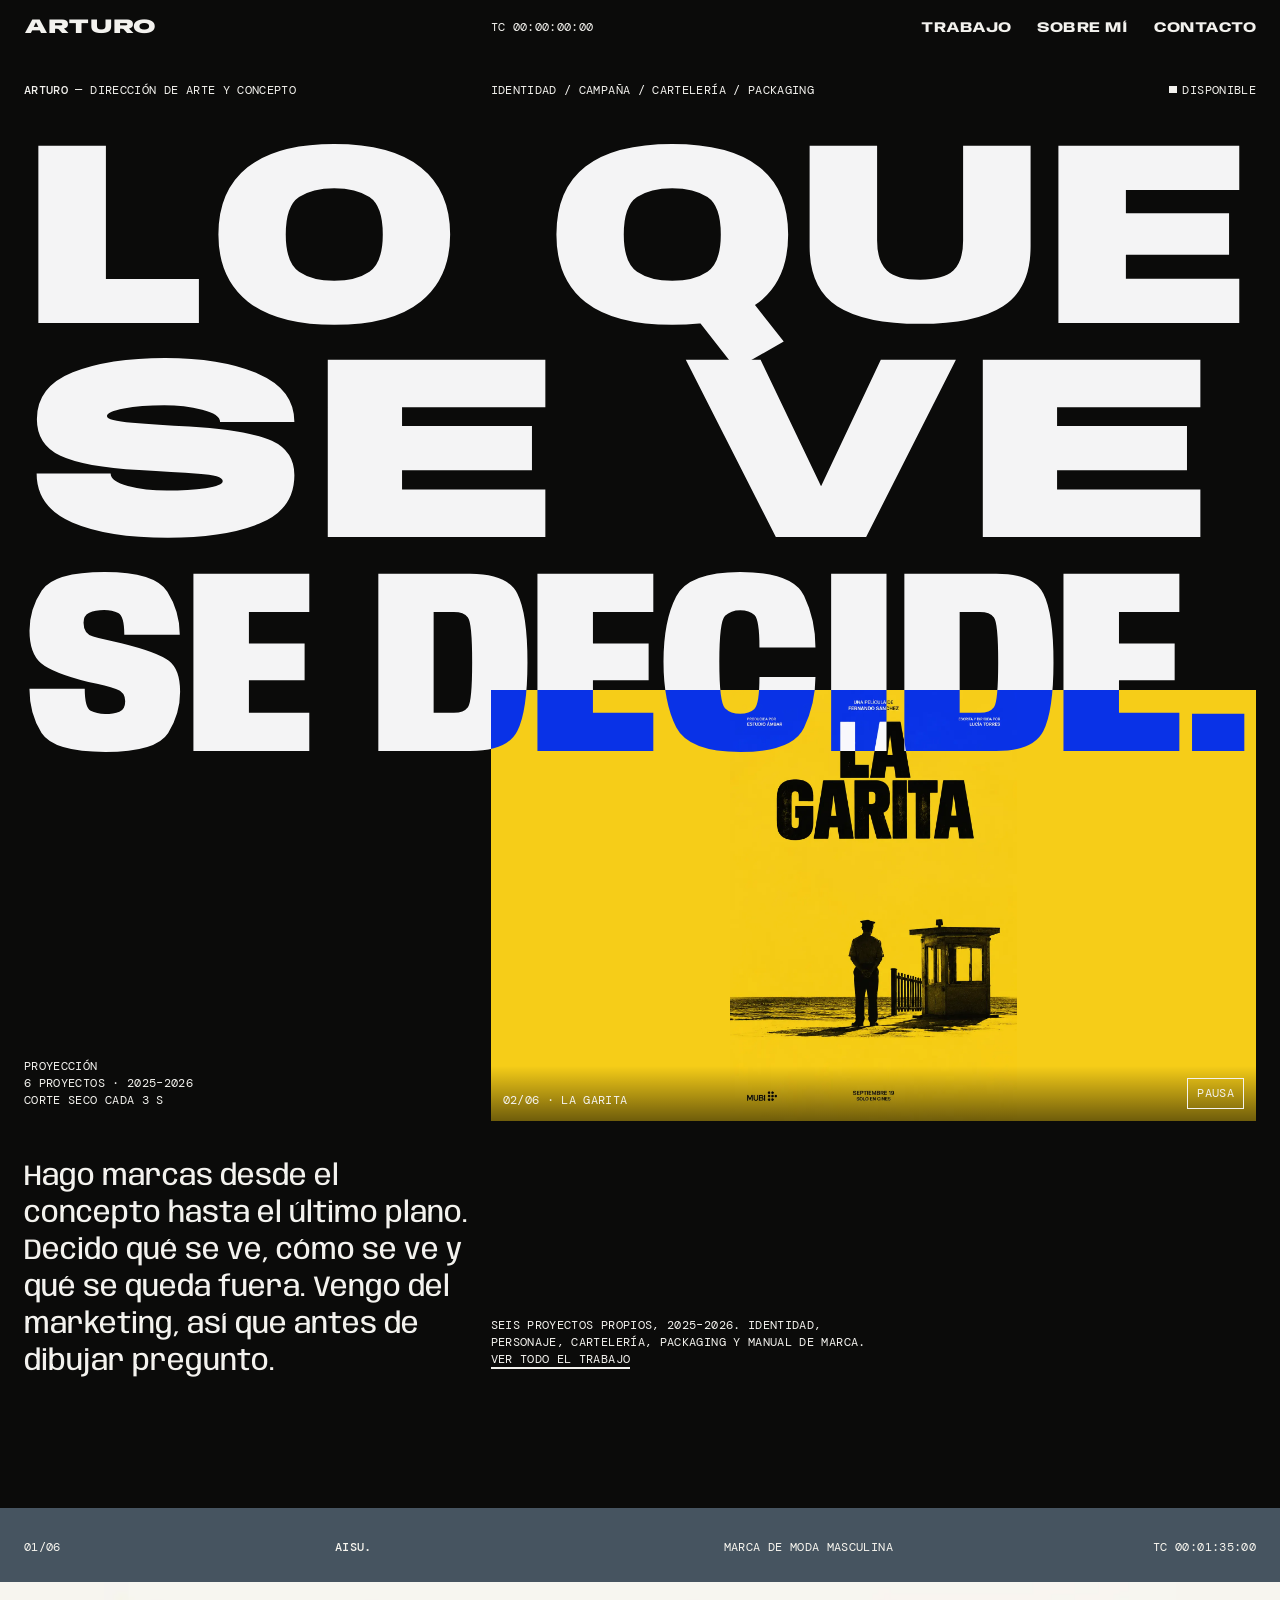
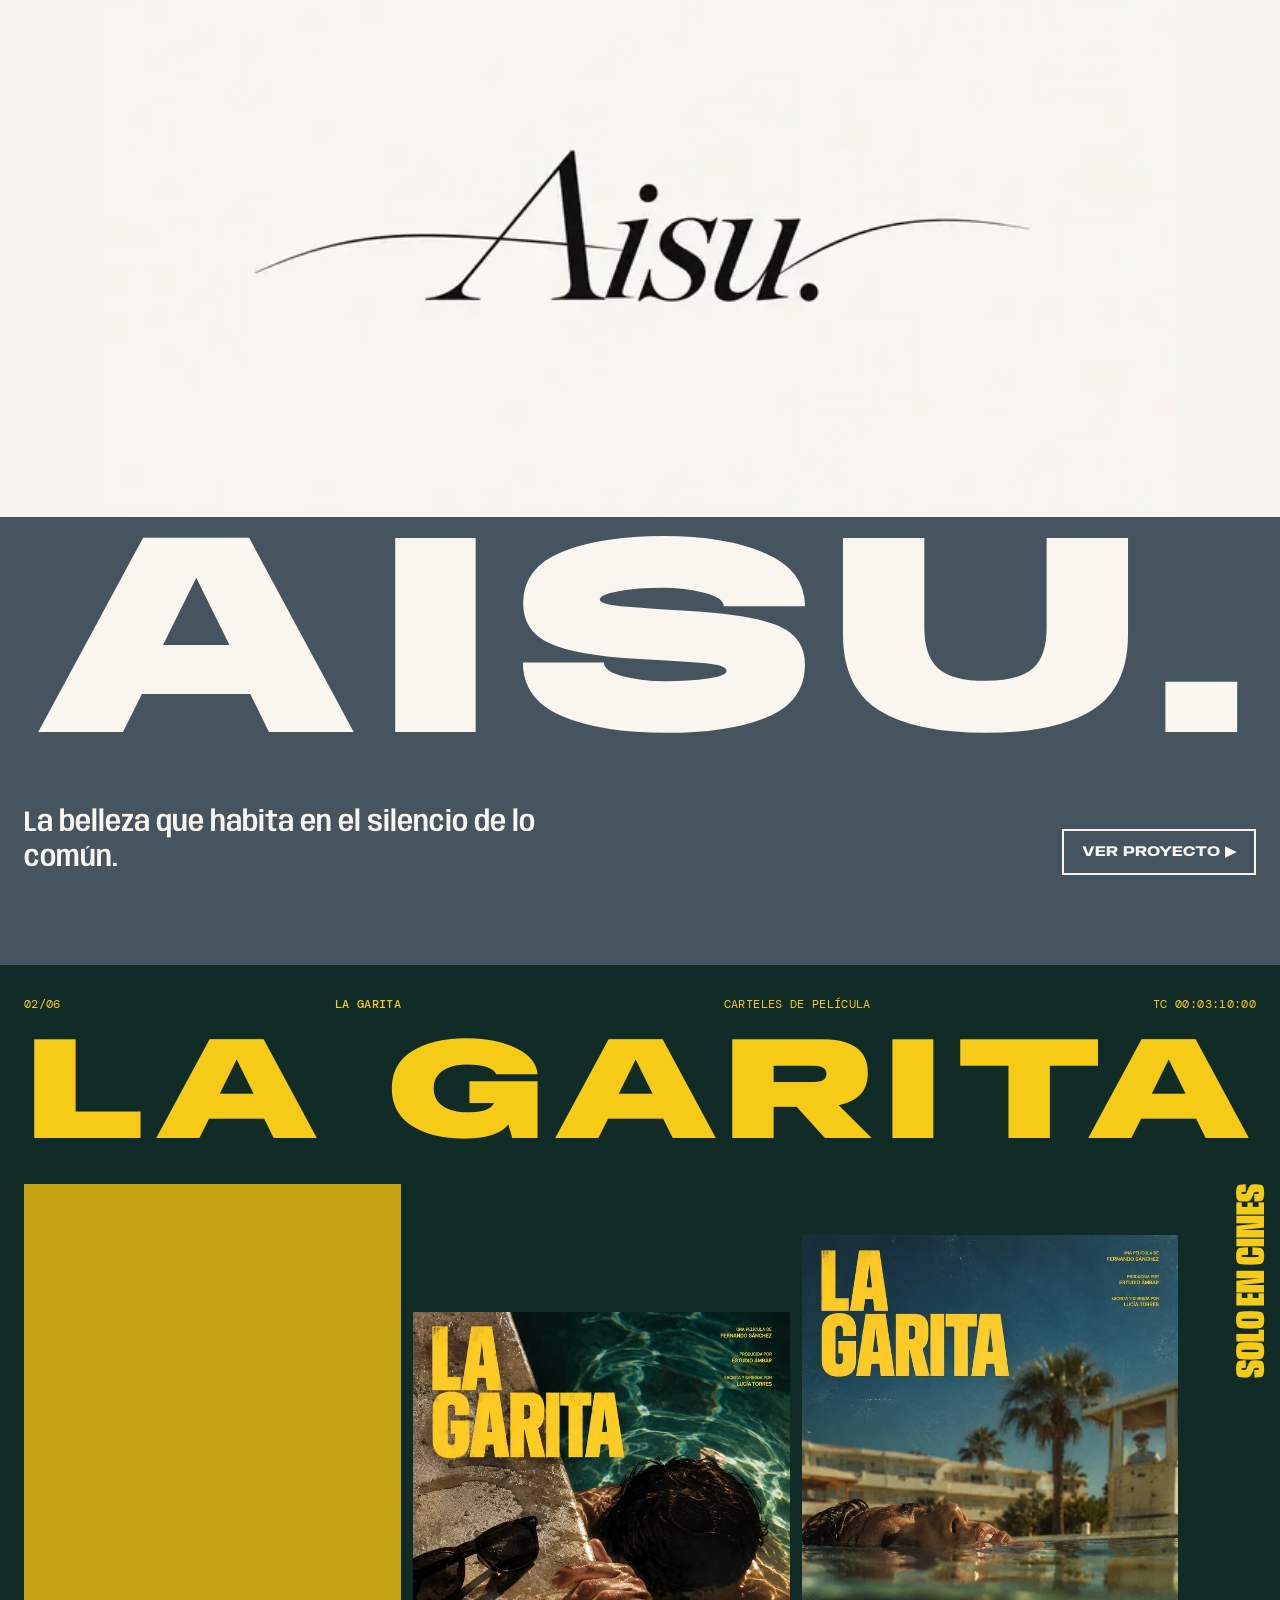
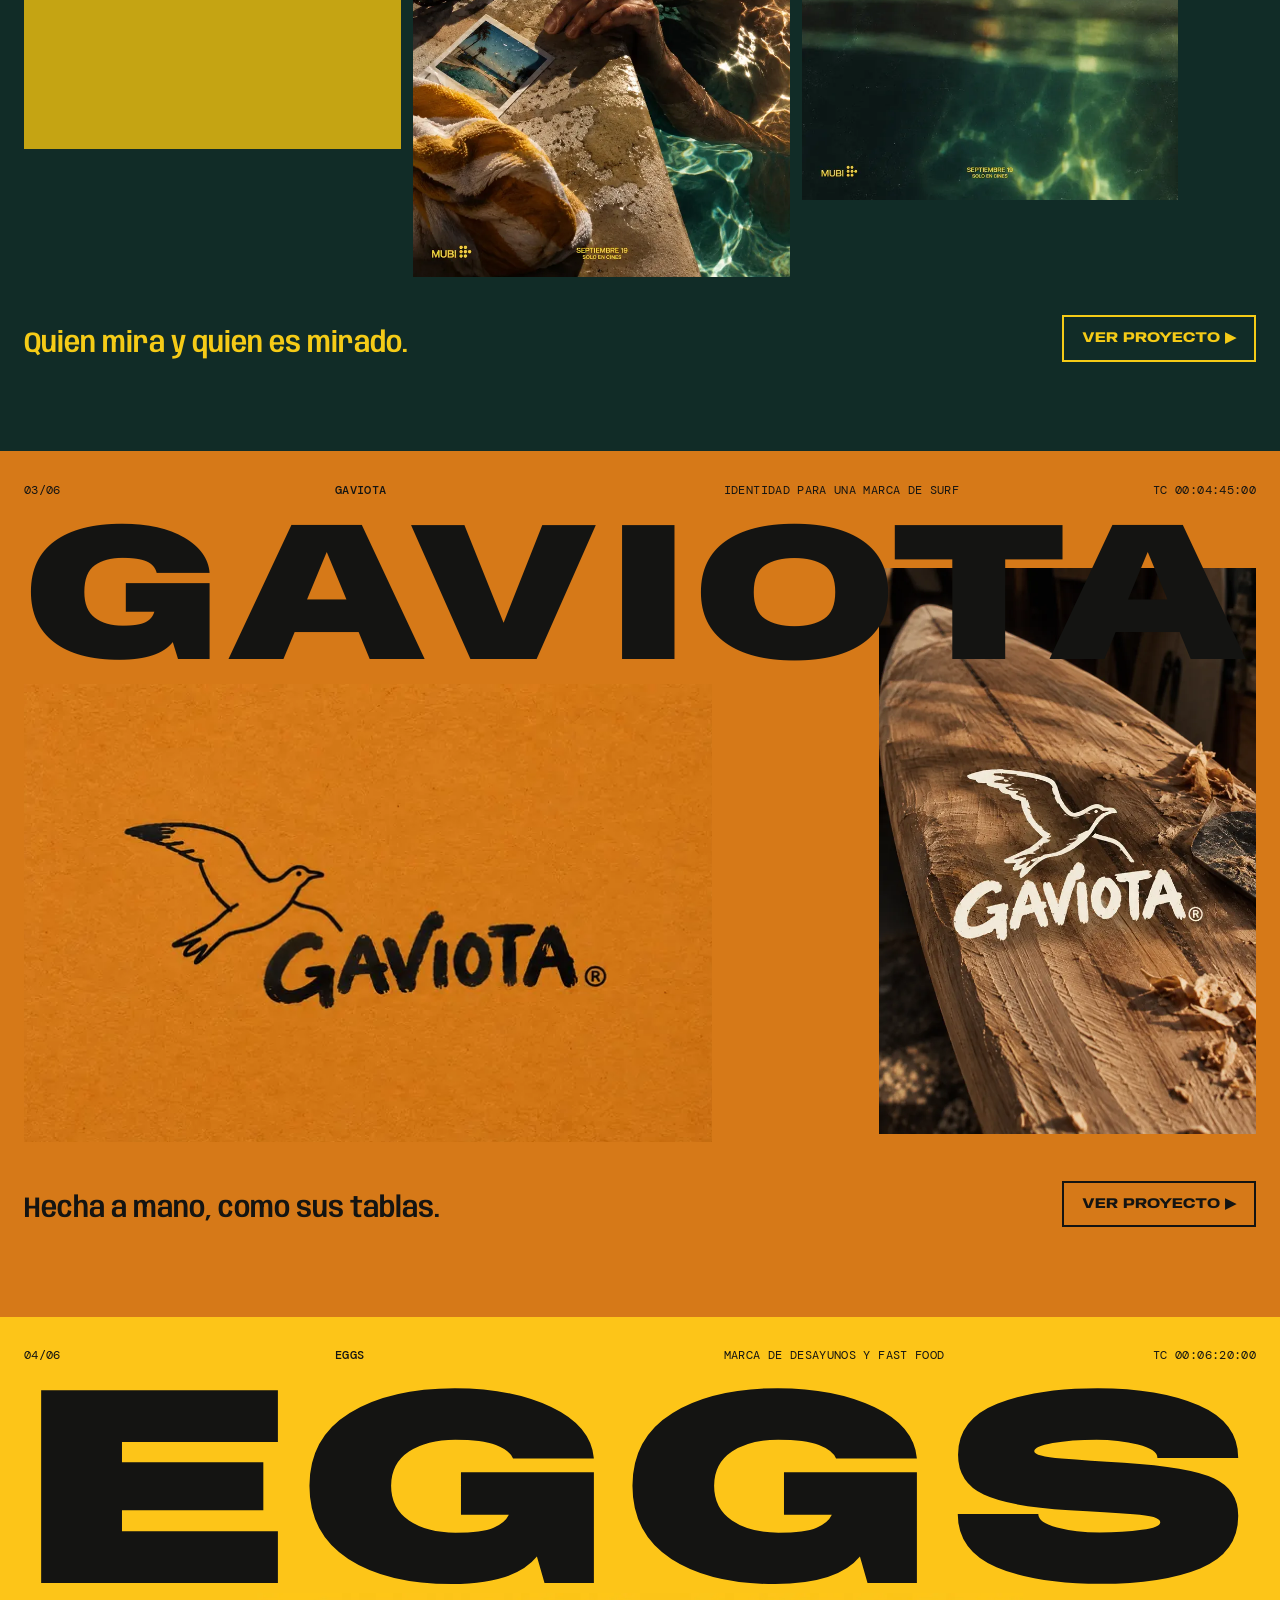
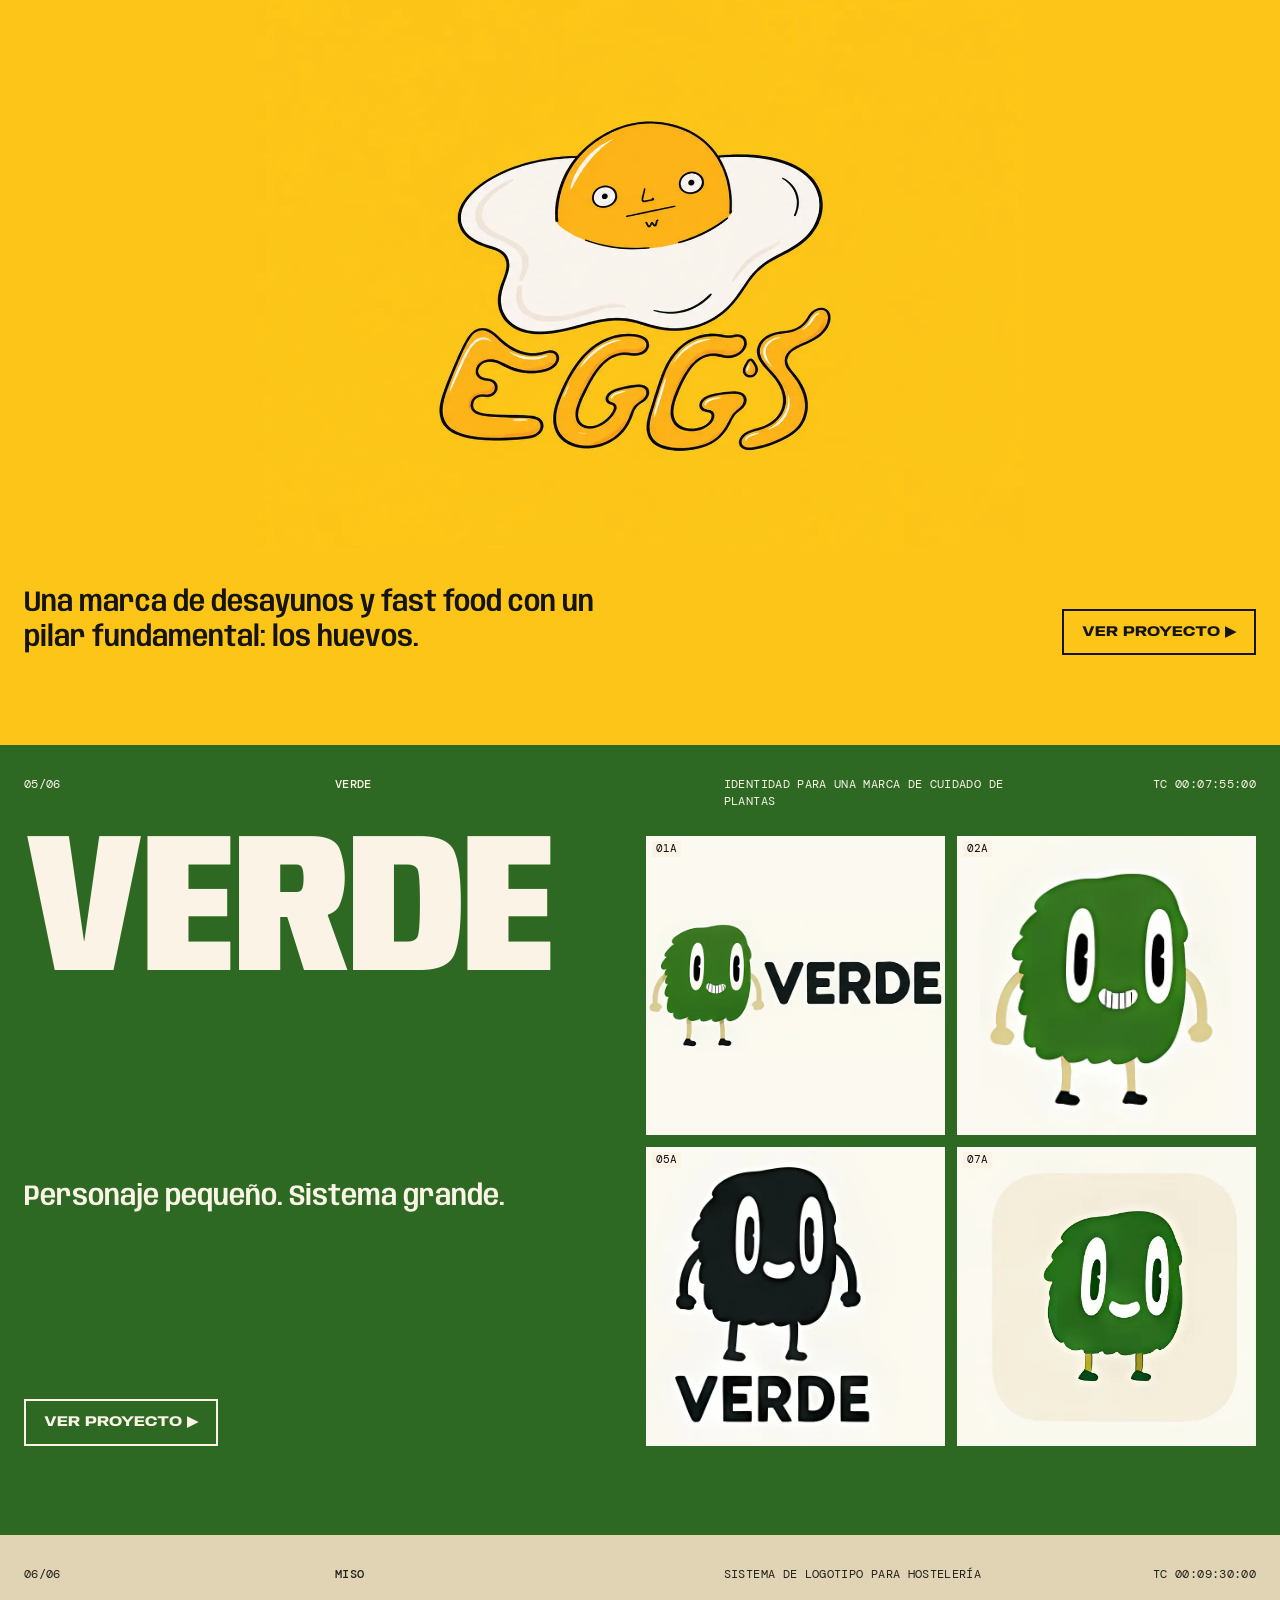
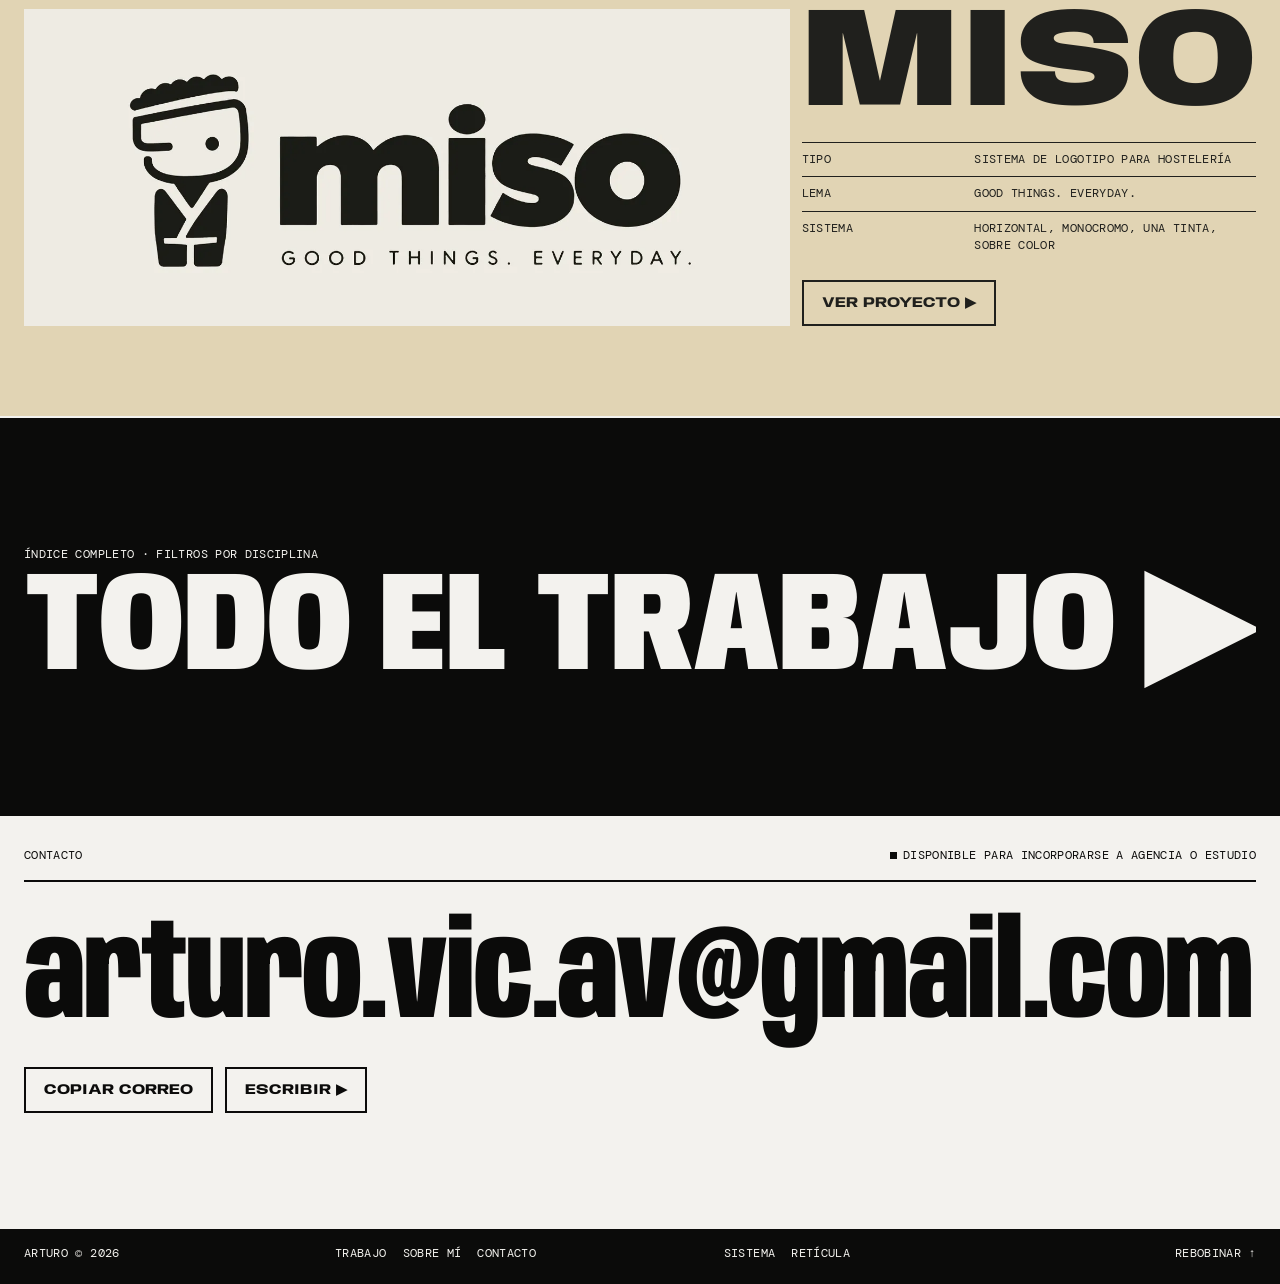
==== commit 25cdbeb4: "Verde y Miso: vídeos de motion graphics en las fichas - Nuevo bloque "video" para las fichas de proy" ====
--- a/index.html
+++ b/index.html
@@ -297,6 +297,16 @@
 .fg.inset{--c:6/12;--ct:3/7;--cm:1/-1}
 .fg.bleed{margin-inline:calc(var(--mar) * -1)}
 .fg.bleed figcaption{padding-inline:var(--mar)}
+/* vídeo de proyecto: bucle mudo al entrar en pantalla; el sonido y la pausa los decide quien mira */
+.vid .fr{background:#0B0B0A}
+.vid video{display:block;width:100%;height:100%;object-fit:cover;cursor:pointer}
+.vid .vctl{position:absolute;left:0;right:0;bottom:0;display:flex;justify-content:space-between;align-items:end;gap:12px;padding:12px;background:linear-gradient(transparent,rgba(0,0,0,.55));color:var(--screen);pointer-events:none}
+.vid .vctl>span:first-child{text-shadow:0 1px 2px rgba(0,0,0,.4)}
+.vid .vbtns{display:flex;gap:6px;pointer-events:auto}
+.vid .vbtns button{border:1.5px solid currentColor;padding:8px 10px;min-height:36px;background:rgba(11,11,10,.35);transition:background-color var(--d1),color var(--d1)}
+.vid .vbtns button:hover,.vid .vbtns button[aria-pressed="true"]{background:var(--screen);color:var(--night)}
+.vid .vbar{position:absolute;left:0;bottom:0;height:2px;width:100%;background:var(--screen);transform-origin:left;transform:scaleX(0);pointer-events:none}
+@media (max-width:699px){.vid .vctl>span:first-child{display:none}.vid .vctl{justify-content:flex-end;padding:8px}}
 .pairb{row-gap:var(--gut)}
 /* pareja a la misma altura: cada imagen ocupa el ancho que le da su proporción */
 .paireq{display:flex;gap:var(--gut);align-items:flex-start}
@@ -453,7 +463,7 @@
 <script>
 (() => {
 "use strict";
-const D = window.PF, P = D.projects, S = D.site, IM = D.img, IA = D.images;
+const D = window.PF, P = D.projects, S = D.site, IM = D.img, IA = D.images, VD = D.videos || {};
 const reduced = matchMedia("(prefers-reduced-motion: reduce)").matches;
 const fine = matchMedia("(hover:hover) and (pointer:fine)").matches;
 P.forEach((p, i) => { p.i = i; p.prev = P[(i - 1 + P.length) % P.length]; p.next = P[(i + 1) % P.length]; p.n2 = String(i + 1).padStart(2, "0"); });
@@ -593,6 +603,10 @@
       b.text.split(" ").forEach(w => { cur = cur ? cur + " " + w : w; if (cur.length >= target) { lines.push(cur); cur = ""; } });
       if (cur) { if (lines.length && cur.length < 5) lines[lines.length - 1] += " " + cur; else lines.push(cur); }
       return `<blockquote class="qb" style="margin-inline:0"><p class="sr">${esc(b.text)}</p><div class="fitgroup" data-maxvh="85" aria-hidden="true">${lines.map(l => fitLine(esc(up(l)), "dxl", "w")).join("")}</div></blockquote>`; }
+    case "video": {
+      const m = VD[b.v]; if (!m) return "";
+      const bleed = b.size === "bleed";
+      return `<div class="${bleed ? "" : "g"} wipe"><figure class="fg vid ${bleed ? "bleed" : "full"}"><div class="fr" style="aspect-ratio:${m.w}/${m.h}"><video muted loop playsinline preload="none" poster="video/${b.v}.webp" width="${m.w}" height="${m.h}" aria-label="${esc(m.title)}: vídeo"><source src="video/${b.v}.mp4" type="video/mp4"></video><div class="vctl meta"><span>▶ ${esc(up(m.title))} · ${m.dur}</span><span class="vbtns"><button type="button" data-v="sound" aria-pressed="false">Sonido: no</button><button type="button" data-v="play" aria-pressed="false">Pausa</button></span></div><span class="vbar" aria-hidden="true"></span></div><figcaption class="meta">${String(++st.f).padStart(2, "0")} — ${esc(m.cap)}</figcaption></figure></div>`; }
     case "spec": return `<section class="sp g"><h2 class="meta">${esc(b.label)}</h2><dl>${b.items.map(it => `<div><dt>${esc(it.k)}</dt><dd>${esc(it.v)}</dd></div>`).join("")}</dl></section>`;
     case "palette": return `<section class="bands" aria-label="Paleta">${b.colors.map(c => { const L = lum(c.hex); const ink = L > .4 ? "#0B0B0A" : "#F3F2EE"; return `<div class="band" style="background:${c.hex};color:${ink}"><span class="nm">${esc(c.name)}</span><span class="hx meta">${c.hex.toUpperCase()} · RGB ${rgb(c.hex)}</span></div>`; }).join("")}</section>`;
   }
@@ -669,7 +683,7 @@
     <div class="sec"><p class="meta">Color</p><div class="swb">${cols.map(c => `<div style="background:${c[1]};color:${c[2]};box-shadow:inset 0 0 0 1px rgba(243,242,238,.2)"><span class="meta">${c[3]}</span><b>${esc(c[0])}</b><span class="meta">${c[1]} / ${c[2]}</span></div>`).join("")}</div><p class="meta" style="margin-top:12px">Contraste de las parejas fondo/tinta: de 5,8 : 1 (Gaviota) a 11,6 : 1 (Eggs). Sala/pantalla: 17,6 : 1. Todas cumplen WCAG AA.</p></div>
     <div class="sec"><p class="meta">Retícula</p><div class="gbars">${[["Escritorio ≥ 1100 px", 16, "12px", "24 px"], ["Tableta 700–1099 px", 8, "12px", "20 px"], ["Móvil < 700 px", 4, "10px", "16 px"]].map(r => `<div><p class="meta" style="margin:0 0 8px">${r[0]} · ${r[1]} columnas · medianil ${r[2]} · margen ${r[3]} · sin ancho máximo</p><div class="bar" style="grid-template-columns:repeat(${r[1]},1fr);--g:${r[2]}">${"<i></i>".repeat(r[1])}</div></div>`).join("")}</div></div>
     <div class="sec"><p class="meta">Movimiento</p>${[["Título que se abre", "Cada línea ajustada busca su anchura (eje wdth 50–150) hasta llenar la caja. 700 ms."], ["Proyector", "Las portadas cambian con corte seco cada 3 s. Se puede pausar; con «reducir movimiento» no avanza solo."], ["Scroll", "Títulos y bloques entran desde la derecha; las imágenes se descubren con una cortinilla horizontal."], ["Índice", "Al pasar el ratón la fila se inunda con el color del proyecto y el título se ensancha."], ["Transición", "Cortinilla de 380 ms entre páginas; la portada viaja a su sitio en la ficha."]].map(r => `<div class="row"><span class="meta">${r[0]}</span><span class="b">${r[1]}</span></div>`).join("")}</div>
-    <div class="sec"><p class="meta">Componentes</p>${["Cabecera con código de tiempo y barra de progreso", "Bloque ajustado (fitbox)", "Proyector", "Rollo de proyecto (6 variantes)", "Fila de índice con inundación de color", "Filtro", "Claqueta", "Bloque de texto", "Tira de contactos", "Especificación", "Bandas de color", "Cita ajustada", "Siguiente rollo", "Contacto"].map((x, i) => `<div class="row"><span class="meta">${String(i + 1).padStart(2, "0")}</span><span class="h3">${x}</span></div>`).join("")}
+    <div class="sec"><p class="meta">Componentes</p>${["Cabecera con código de tiempo y barra de progreso", "Bloque ajustado (fitbox)", "Proyector", "Rollo de proyecto (6 variantes)", "Fila de índice con inundación de color", "Filtro", "Claqueta", "Bloque de texto", "Tira de contactos", "Especificación", "Bandas de color", "Cita ajustada", "Siguiente rollo", "Vídeo de proyecto (bucle mudo, sonido a petición)", "Contacto"].map((x, i) => `<div class="row"><span class="meta">${String(i + 1).padStart(2, "0")}</span><span class="h3">${x}</span></div>`).join("")}
       <p class="meta" style="margin:28px 0 10px">Estados del filtro</p><div class="filters" style="margin:0"><span class="fbtn">Por defecto</span><span class="fbtn" style="background:rgba(243,242,238,.14)">Hover</span><span class="fbtn" style="background:var(--screen);color:var(--night)">Activo</span><span class="fbtn" style="outline:3px solid currentColor;outline-offset:3px">Foco</span><span class="fbtn" style="opacity:.3">Desactivado</span></div></div>
     <div style="height:var(--sec)"></div>
   </section>`;
@@ -728,6 +742,7 @@
   if (r.key === lastKey && fromNav !== "force") return;
   lastKey = r.key;
   clearInterval(projTimer);
+  $$("video", main).forEach(v => { try { v.pause(); } catch (e) {} });
   main.innerHTML = r.view();
   document.title = r.project ? `${r.project.title} · Arturo` : ({ "": "Arturo, Sala", trabajo: "Trabajo · Arturo", "sobre-mi": "Sobre mí · Arturo", contacto: "Contacto · Arturo", sistema: "Sistema · Arturo" })[r.key];
   const navKey = r.project ? "trabajo" : r.key;
@@ -808,6 +823,40 @@
     $$(".fbtn").forEach(b => b.addEventListener("click", () => apply(b.dataset.f)));
     apply(store.get("filter", "todo"));
   }
+  bindVideos();
+}
+
+/* vídeos de proyecto: bucle mudo en pantalla, pausa fuera; el sonido se pide y nunca suenan dos a la vez */
+let vidIO = null;
+function bindVideos() {
+  if (vidIO) { vidIO.disconnect(); vidIO = null; }
+  const figs = $$("figure.vid", main); if (!figs.length) return;
+  const all = figs.map(f => {
+    const v = f.querySelector("video"), bs = f.querySelector('[data-v="sound"]'), bp = f.querySelector('[data-v="play"]'), bar = f.querySelector(".vbar");
+    const st = { f, v, user: reduced ? "paused" : "", raf: 0 };
+    const setP = () => { const on = !v.paused; bp.textContent = on ? "Pausa" : "Reproducir"; bp.setAttribute("aria-pressed", String(!on)); v.dataset.cursor = on ? "Pausa" : "Reproducir"; };
+    st.setS = () => { bs.textContent = v.muted ? "Sonido: no" : "Sonido: sí"; bs.setAttribute("aria-pressed", String(!v.muted)); };
+    st.play = () => { const pr = v.play(); if (pr && pr.catch) pr.catch(setP); };
+    const tick = () => { if (v.paused || !v.isConnected) { st.raf = 0; return; } bar.style.transform = `scaleX(${v.duration ? v.currentTime / v.duration : 0})`; st.raf = requestAnimationFrame(tick); };
+    v.addEventListener("play", () => { setP(); if (!st.raf) st.raf = requestAnimationFrame(tick); });
+    v.addEventListener("pause", setP);
+    const toggle = () => { if (v.paused) { st.user = ""; st.play(); } else { st.user = "paused"; v.pause(); } };
+    bp.addEventListener("click", toggle); v.addEventListener("click", toggle);
+    bs.addEventListener("click", () => {
+      const turnOn = v.muted;
+      if (turnOn) all.forEach(o => { if (o !== st && !o.v.muted) { o.v.muted = true; o.setS(); } });
+      v.muted = !turnOn; st.setS();
+      if (turnOn && v.paused) { st.user = ""; st.play(); }
+    });
+    setP(); st.setS();
+    return st;
+  });
+  vidIO = new IntersectionObserver(es => es.forEach(e => {
+    const st = all.find(o => o.f === e.target); if (!st) return;
+    const vis = e.isIntersecting && e.intersectionRatio >= .35;
+    if (vis && !st.user && st.v.paused) st.play(); else if (!vis && !st.v.paused) st.v.pause();
+  }), { threshold: [0, .35, .6] });
+  figs.forEach(f => vidIO.observe(f));
 }
 
 /* menú */
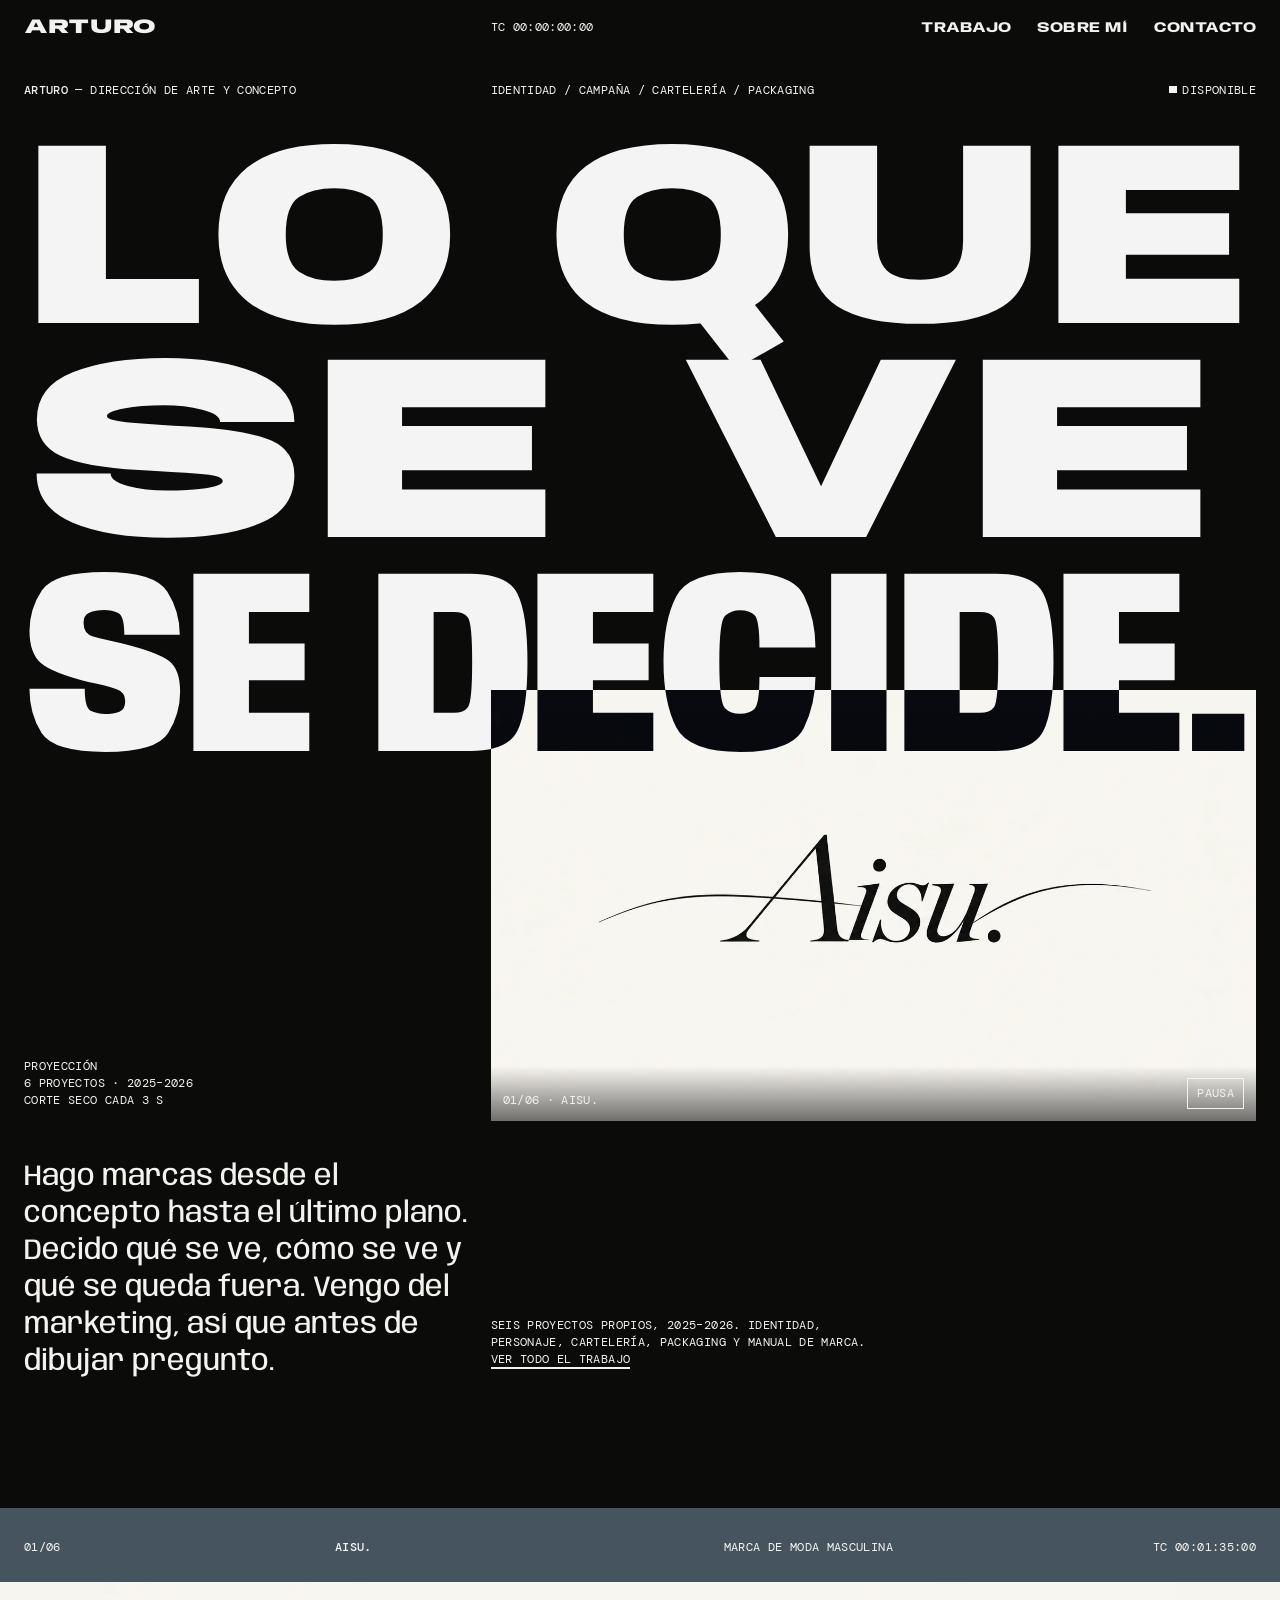
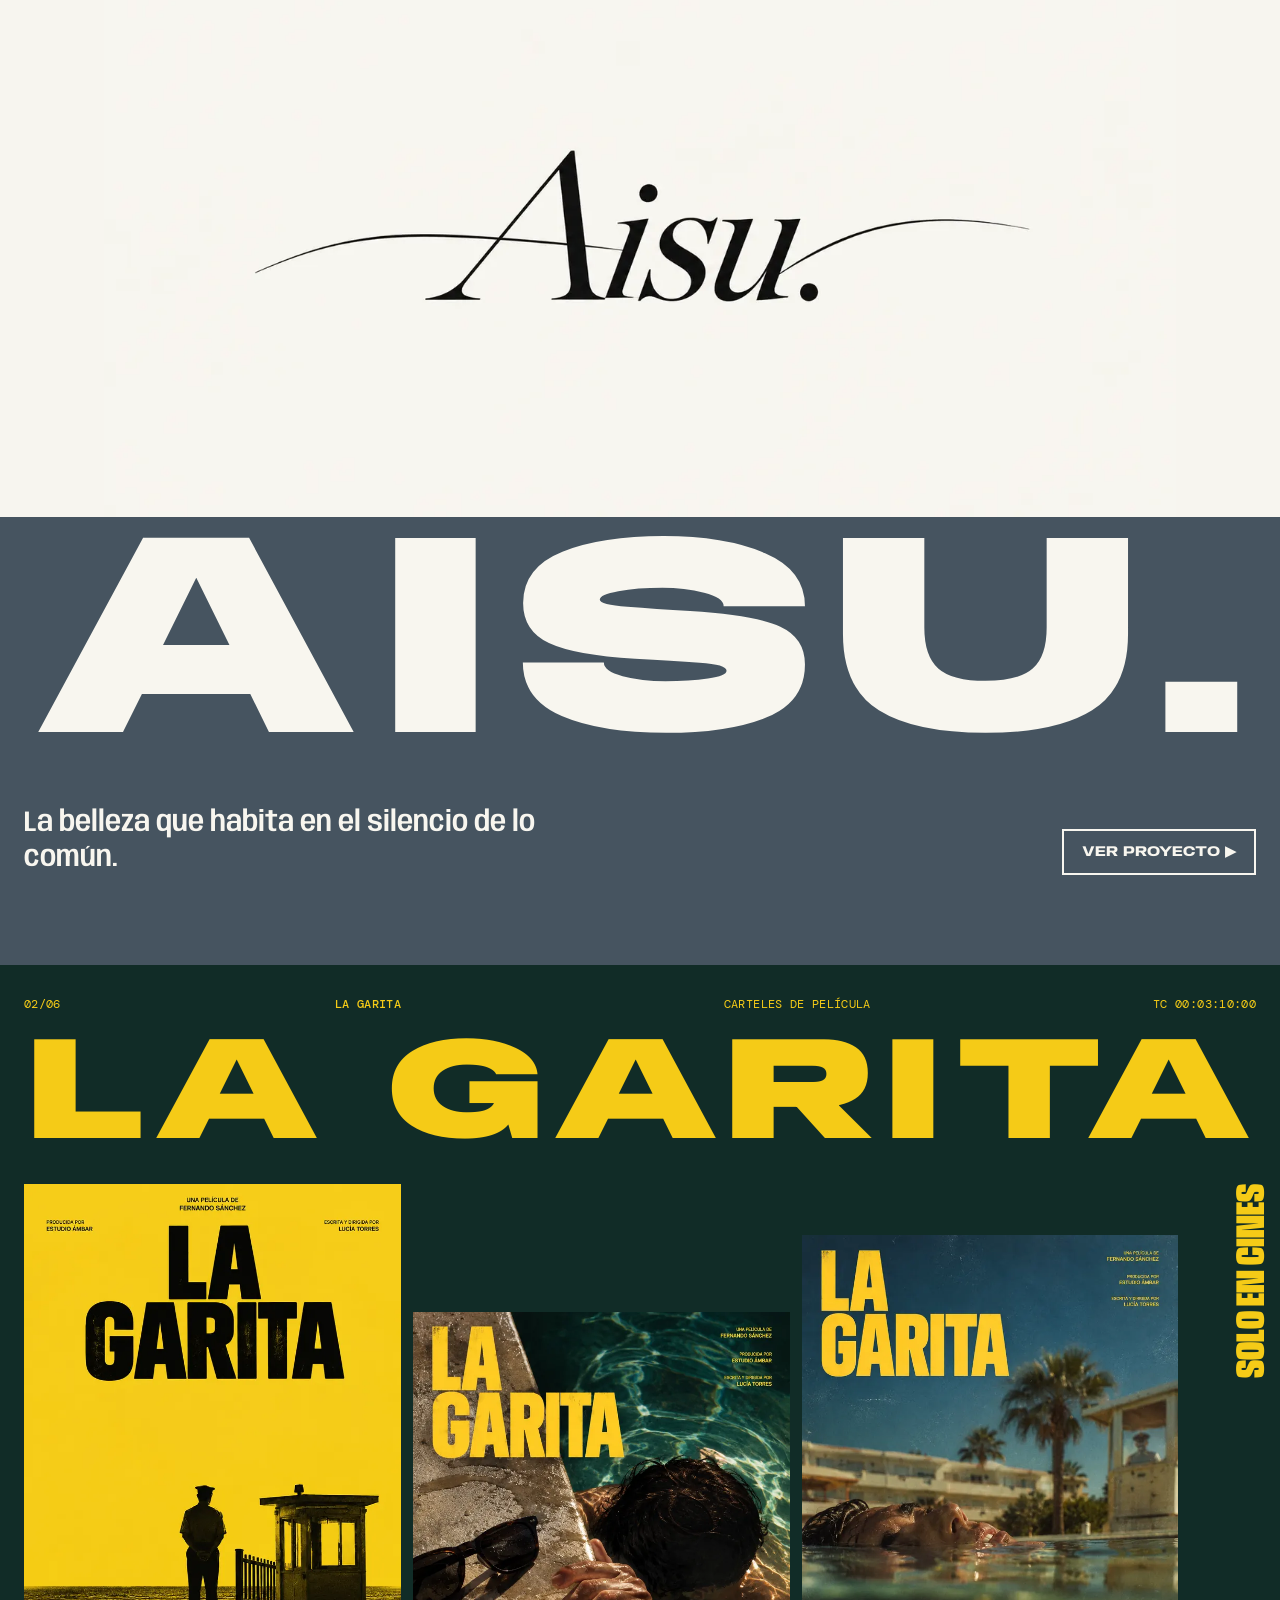
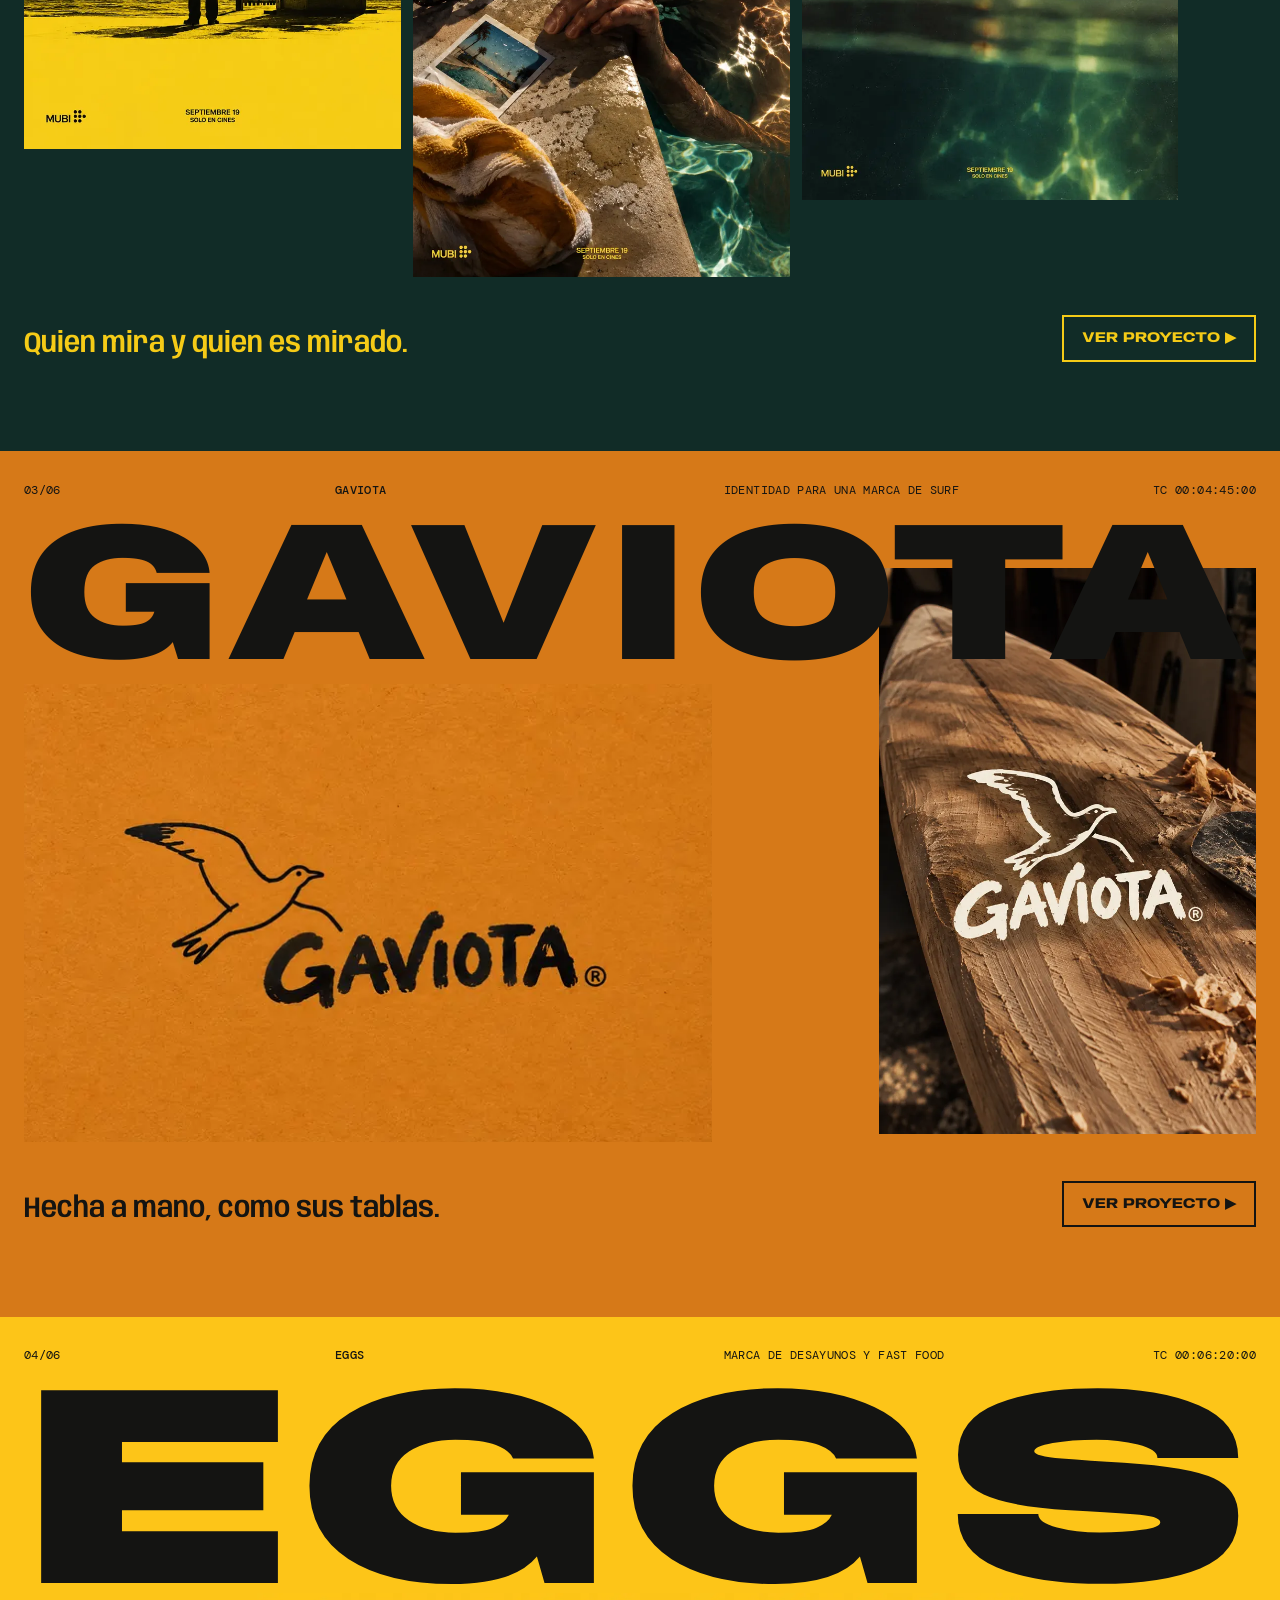
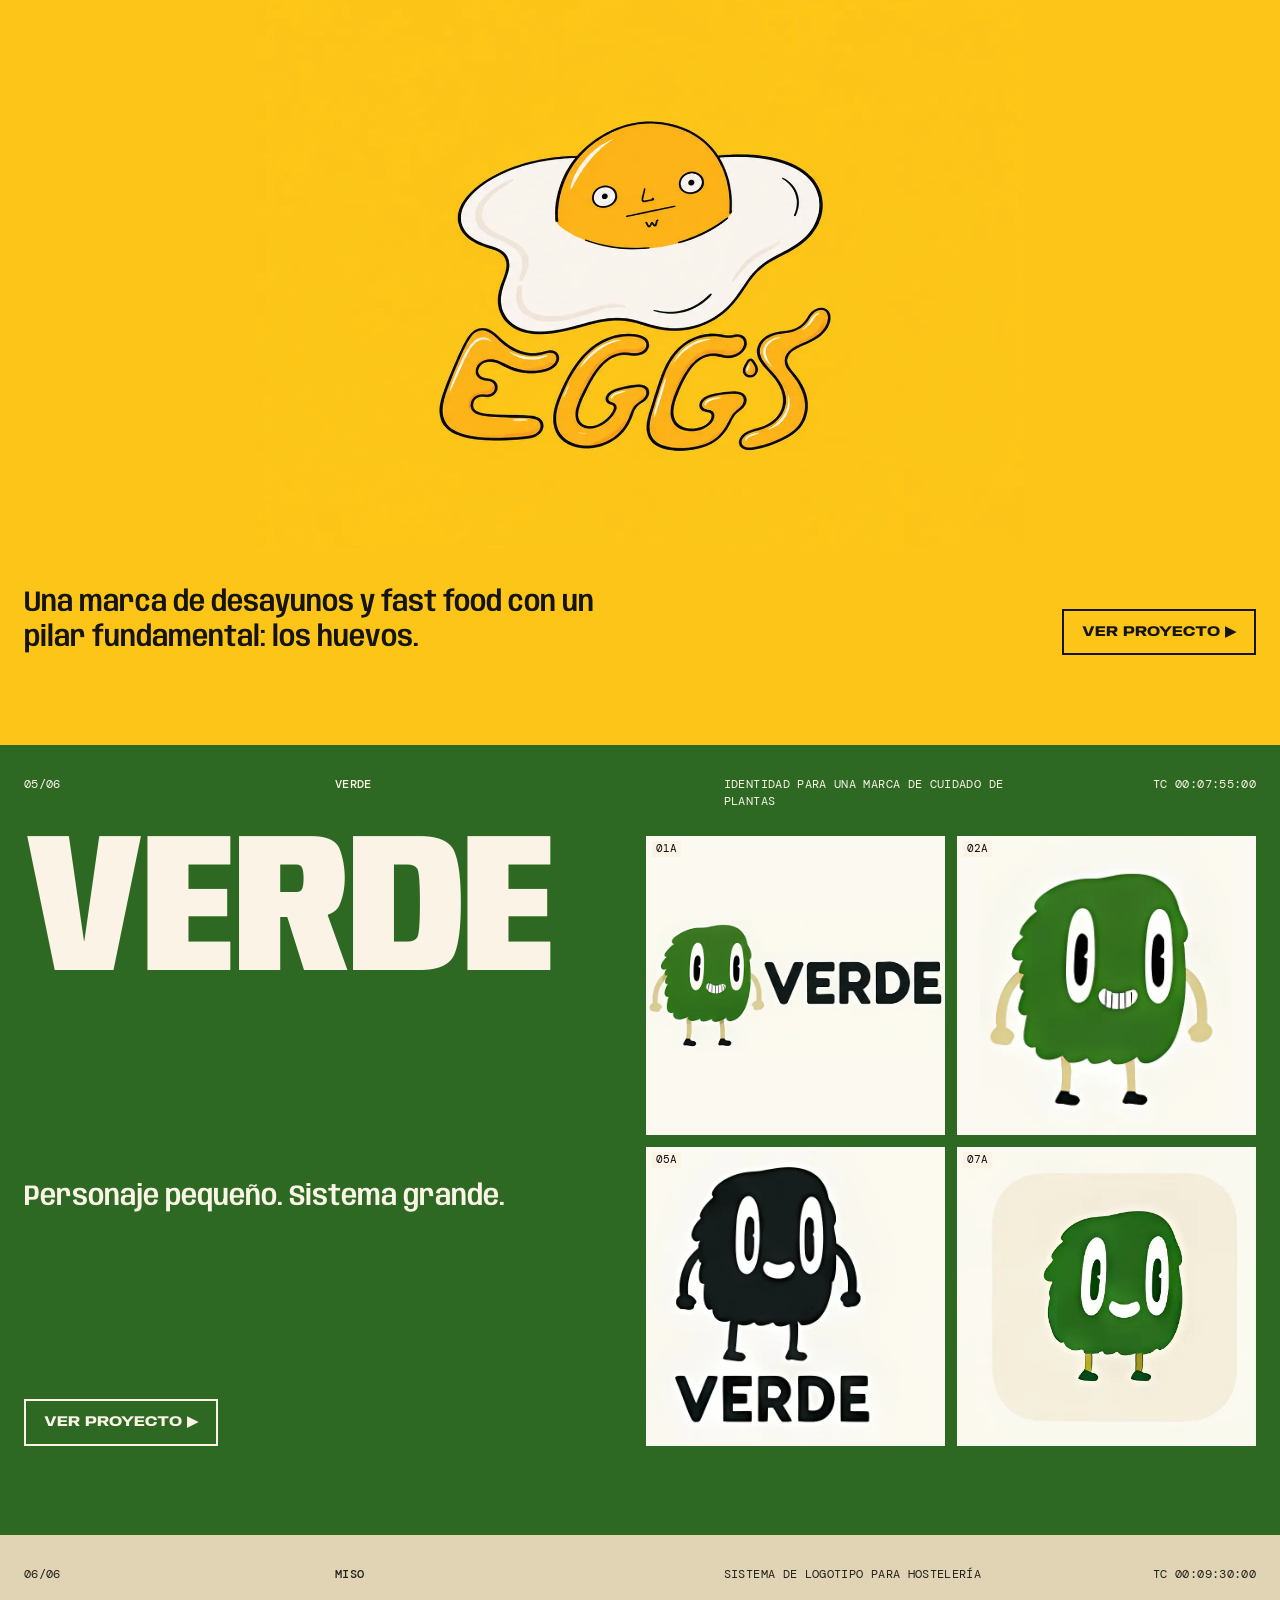
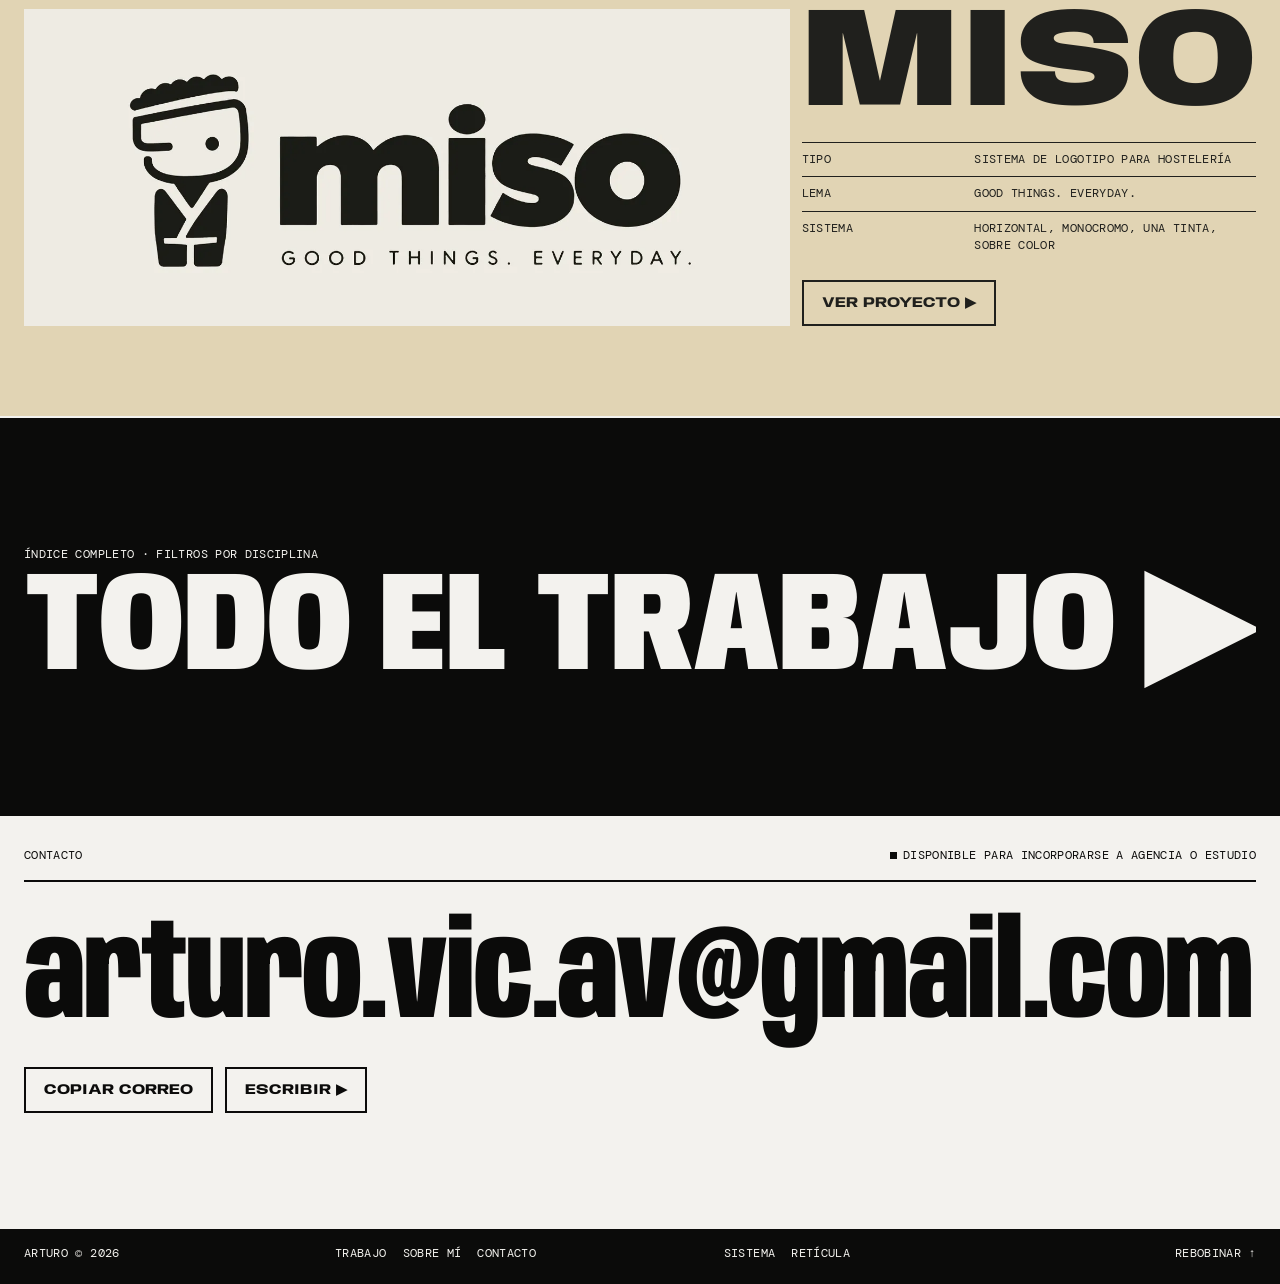
==== commit e471d7c9: "Vista previa al compartir: og-image.jpg y etiquetas Open Graph completas - og-image.jpg (1200×630): " ====
--- a/index.html
+++ b/index.html
@@ -6,12 +6,26 @@
 <title>Arturo, Sala</title>
 <meta name="description" content="Arturo. Dirección de arte y concepto: identidad, campaña, cartelería y packaging.">
 <meta name="author" content="Arturo">
+<meta name="robots" content="index, follow, max-image-preview:large">
+<link rel="canonical" href="https://arturovicav-debug.github.io/">
+<!-- vista previa al compartir (LinkedIn, WhatsApp, X…): la imagen necesita URL absoluta y JPG/PNG -->
 <meta property="og:type" content="website">
+<meta property="og:site_name" content="Arturo · Portfolio">
 <meta property="og:locale" content="es_ES">
-<meta property="og:title" content="Arturo, Sala">
-<meta property="og:description" content="Arturo. Dirección de arte y concepto: identidad, campaña, cartelería y packaging.">
-<meta property="og:image" content="img/aisu-01-1440.webp">
+<meta property="og:url" content="https://arturovicav-debug.github.io/">
+<meta property="og:title" content="Arturo · Dirección de arte y concepto">
+<meta property="og:description" content="Lo que se ve, se decide. Seis proyectos de identidad, campaña, cartelería y packaging. Disponible para agencia o estudio.">
+<meta property="og:image" content="https://arturovicav-debug.github.io/og-image.jpg">
+<meta property="og:image:secure_url" content="https://arturovicav-debug.github.io/og-image.jpg">
+<meta property="og:image:type" content="image/jpeg">
+<meta property="og:image:width" content="1200">
+<meta property="og:image:height" content="630">
+<meta property="og:image:alt" content="«Lo que se ve, se decide» en letras grandes sobre fondo negro y, debajo, una tira de fotogramas con los seis proyectos de Arturo, director de arte.">
 <meta name="twitter:card" content="summary_large_image">
+<meta name="twitter:title" content="Arturo · Dirección de arte y concepto">
+<meta name="twitter:description" content="Lo que se ve, se decide. Seis proyectos de identidad, campaña, cartelería y packaging. Disponible para agencia o estudio.">
+<meta name="twitter:image" content="https://arturovicav-debug.github.io/og-image.jpg">
+<meta name="twitter:image:alt" content="«Lo que se ve, se decide» en letras grandes sobre fondo negro y, debajo, una tira de fotogramas con los seis proyectos de Arturo, director de arte.">
 <link rel="icon" href="favicon.svg" type="image/svg+xml">
 <link rel="preload" as="image" href="img/aisu-01-1440.webp">
 <link rel="preconnect" href="https://fonts.googleapis.com"><link rel="preconnect" href="https://fonts.gstatic.com" crossorigin><link rel="stylesheet" href="https://fonts.googleapis.com/css2?family=Anybody:ital,wdth,wght@0,50..150,100..900;1,50..150,100..900&family=DM+Mono:ital,wght@0,400;0,500;1,400&display=swap">
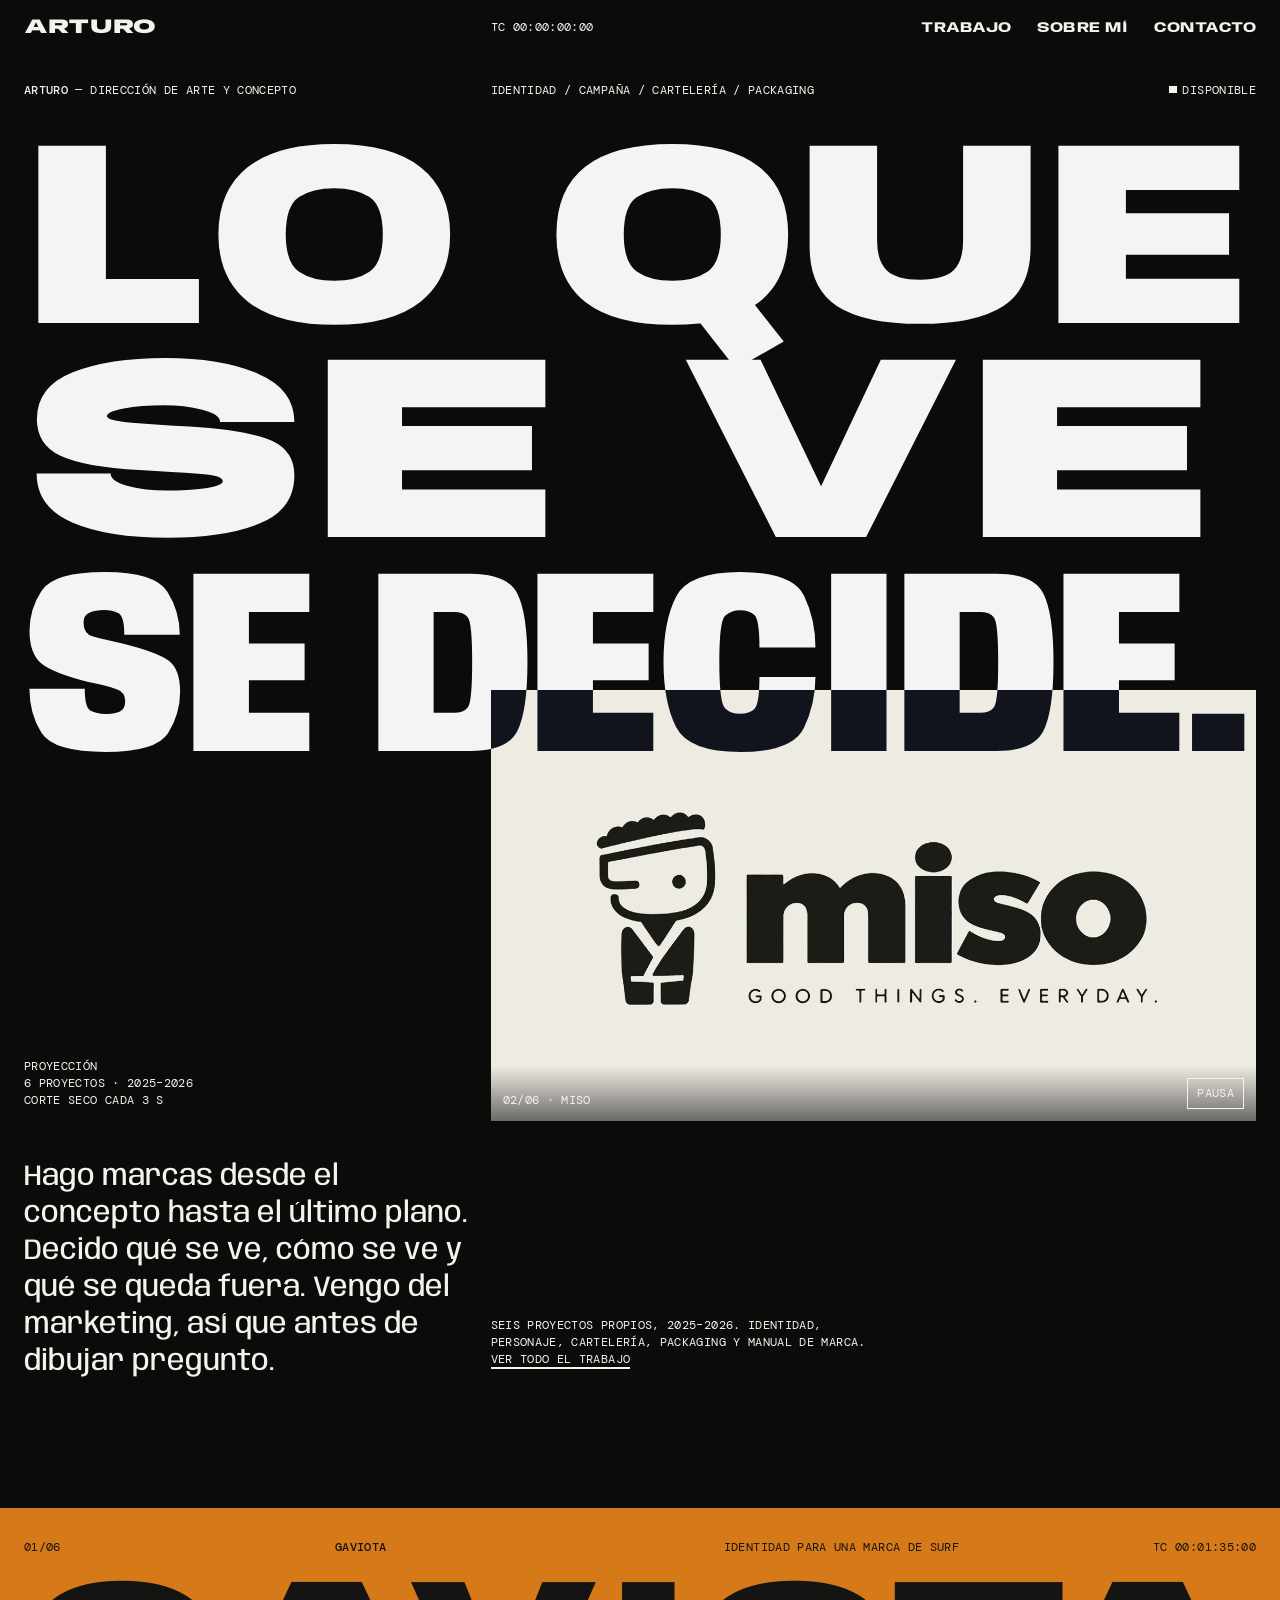
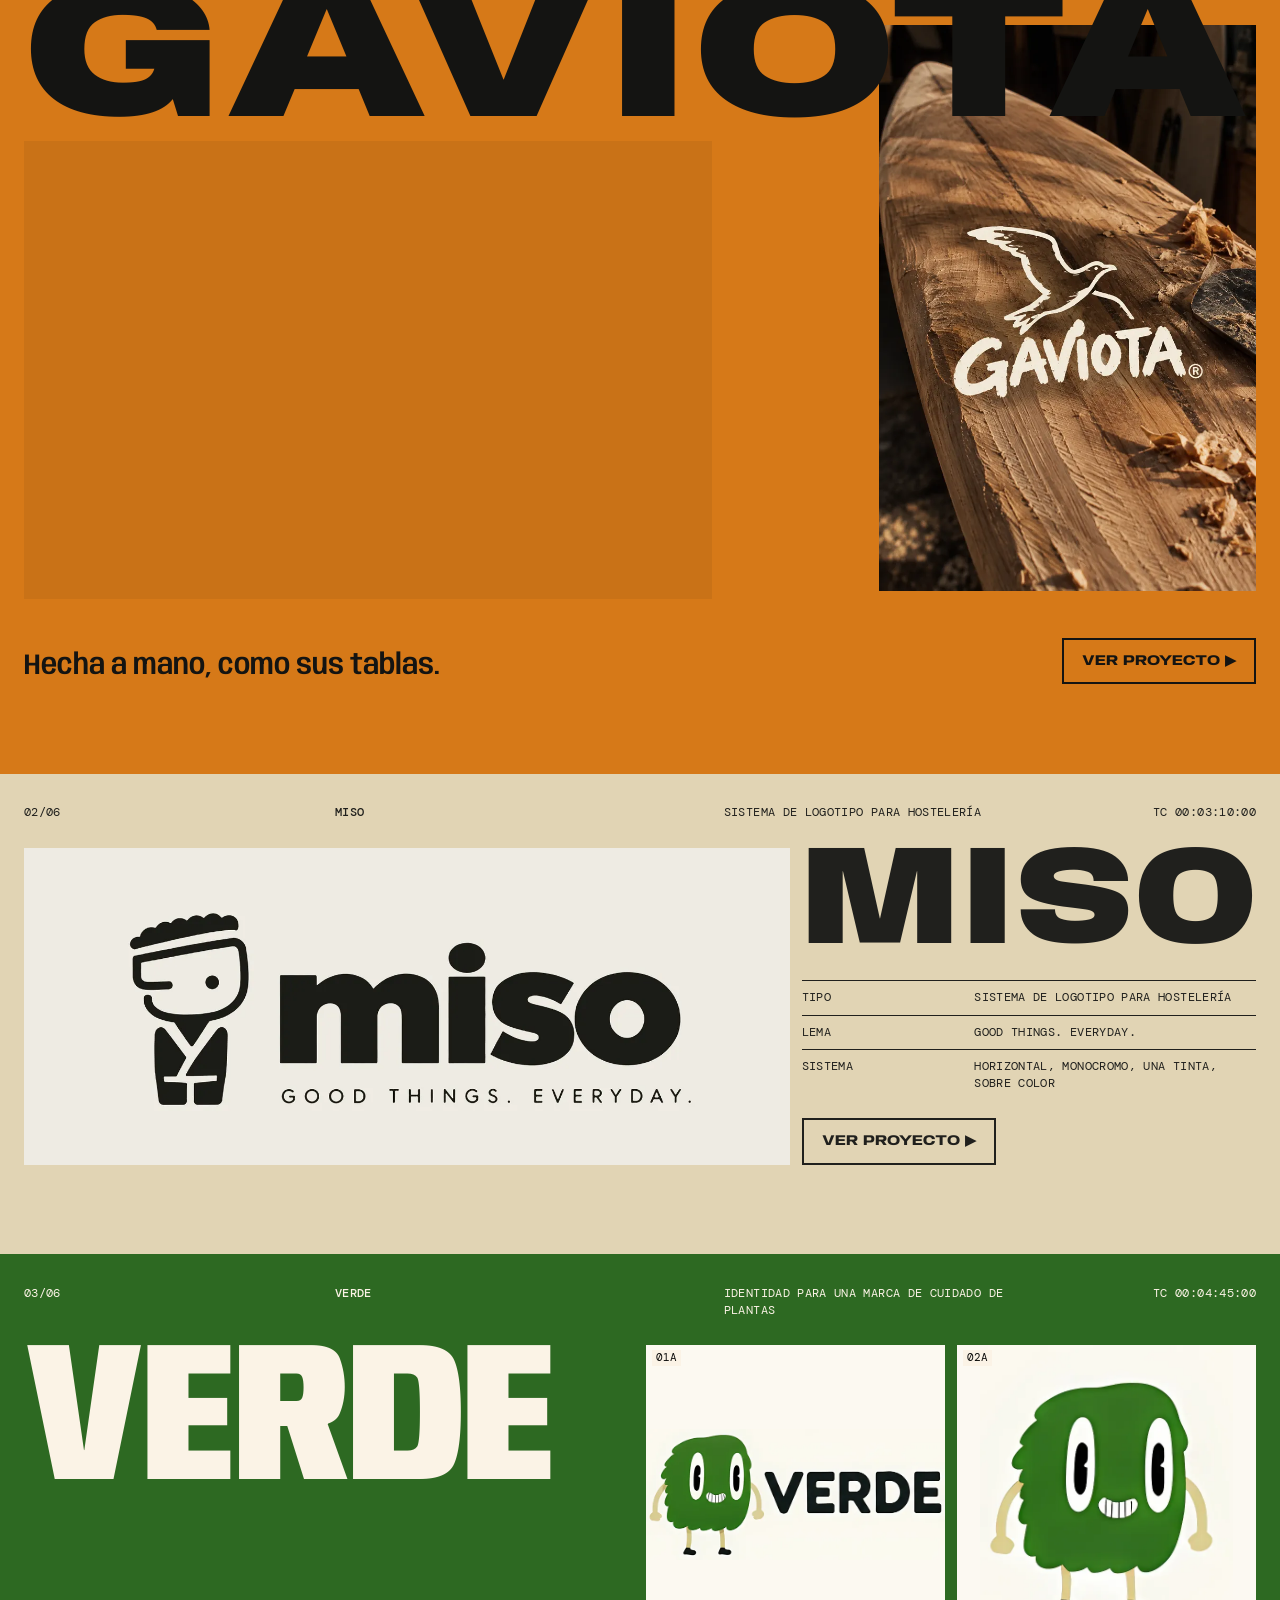
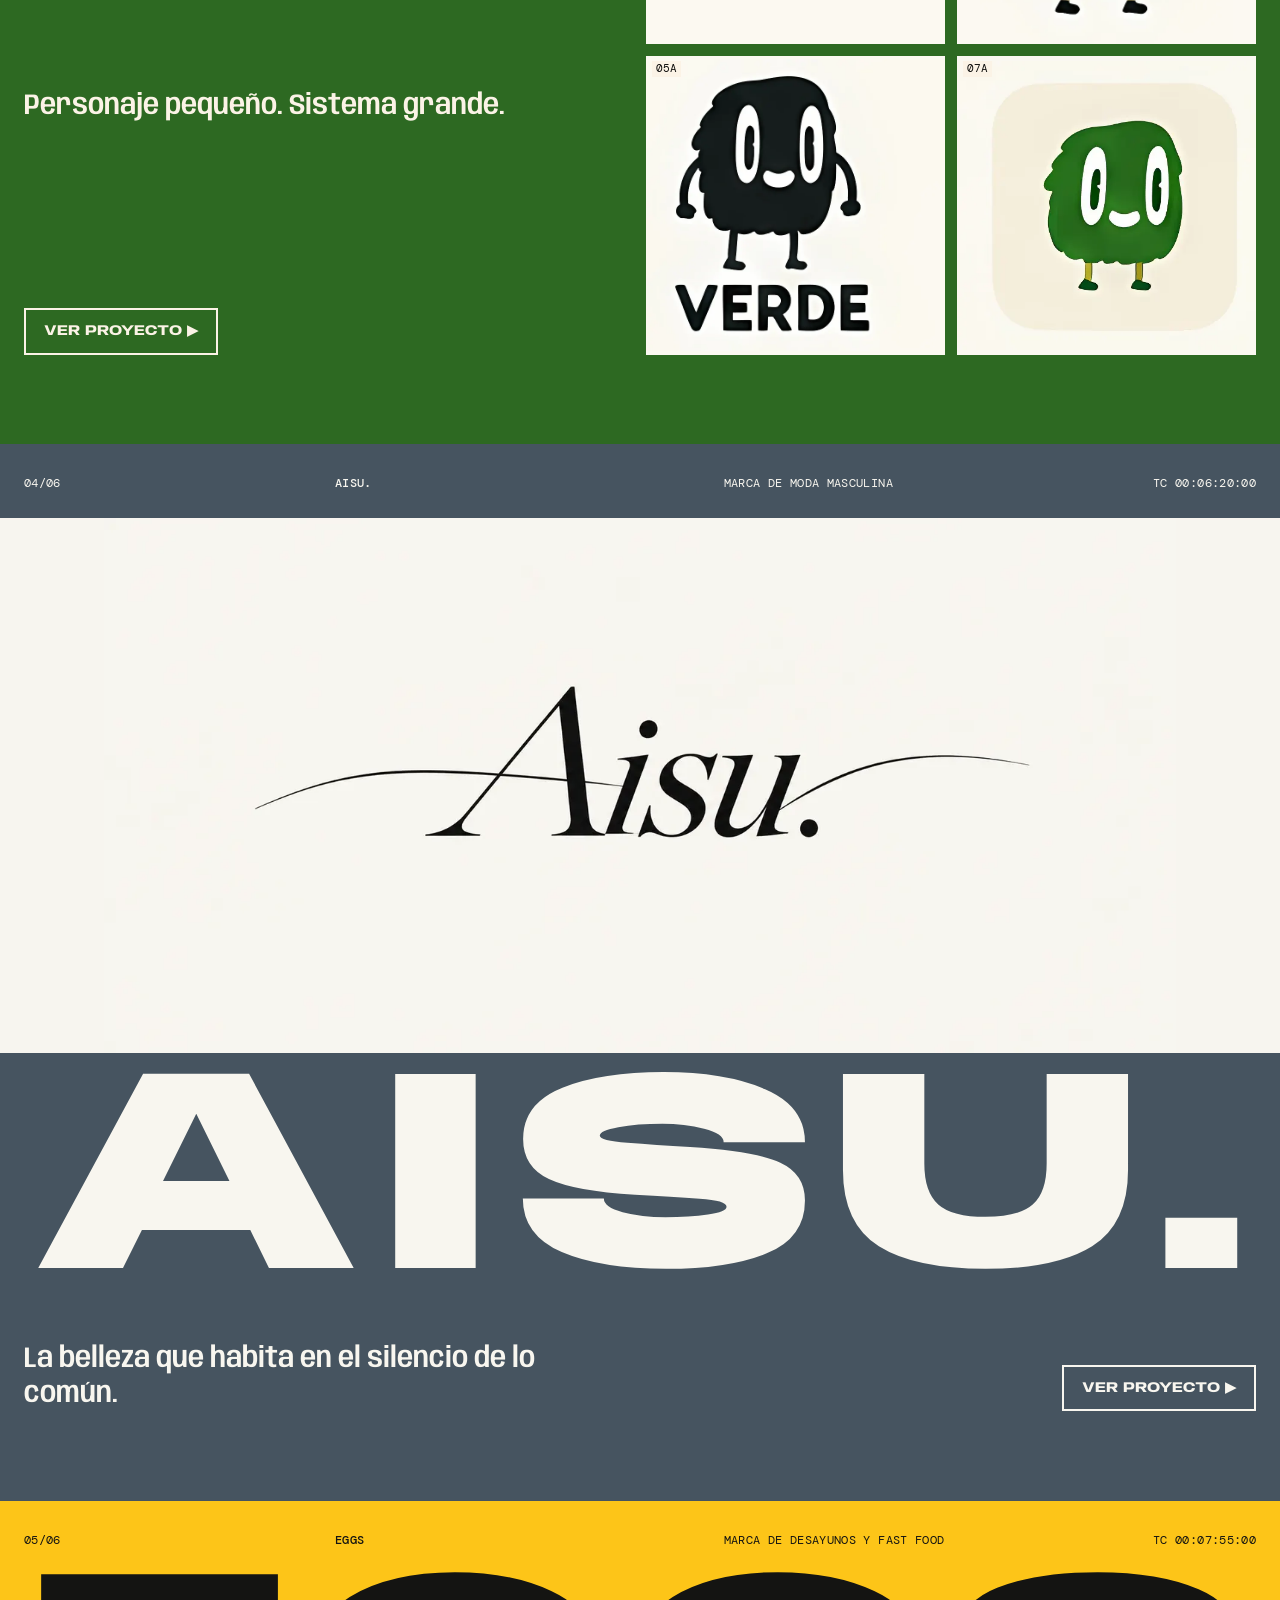
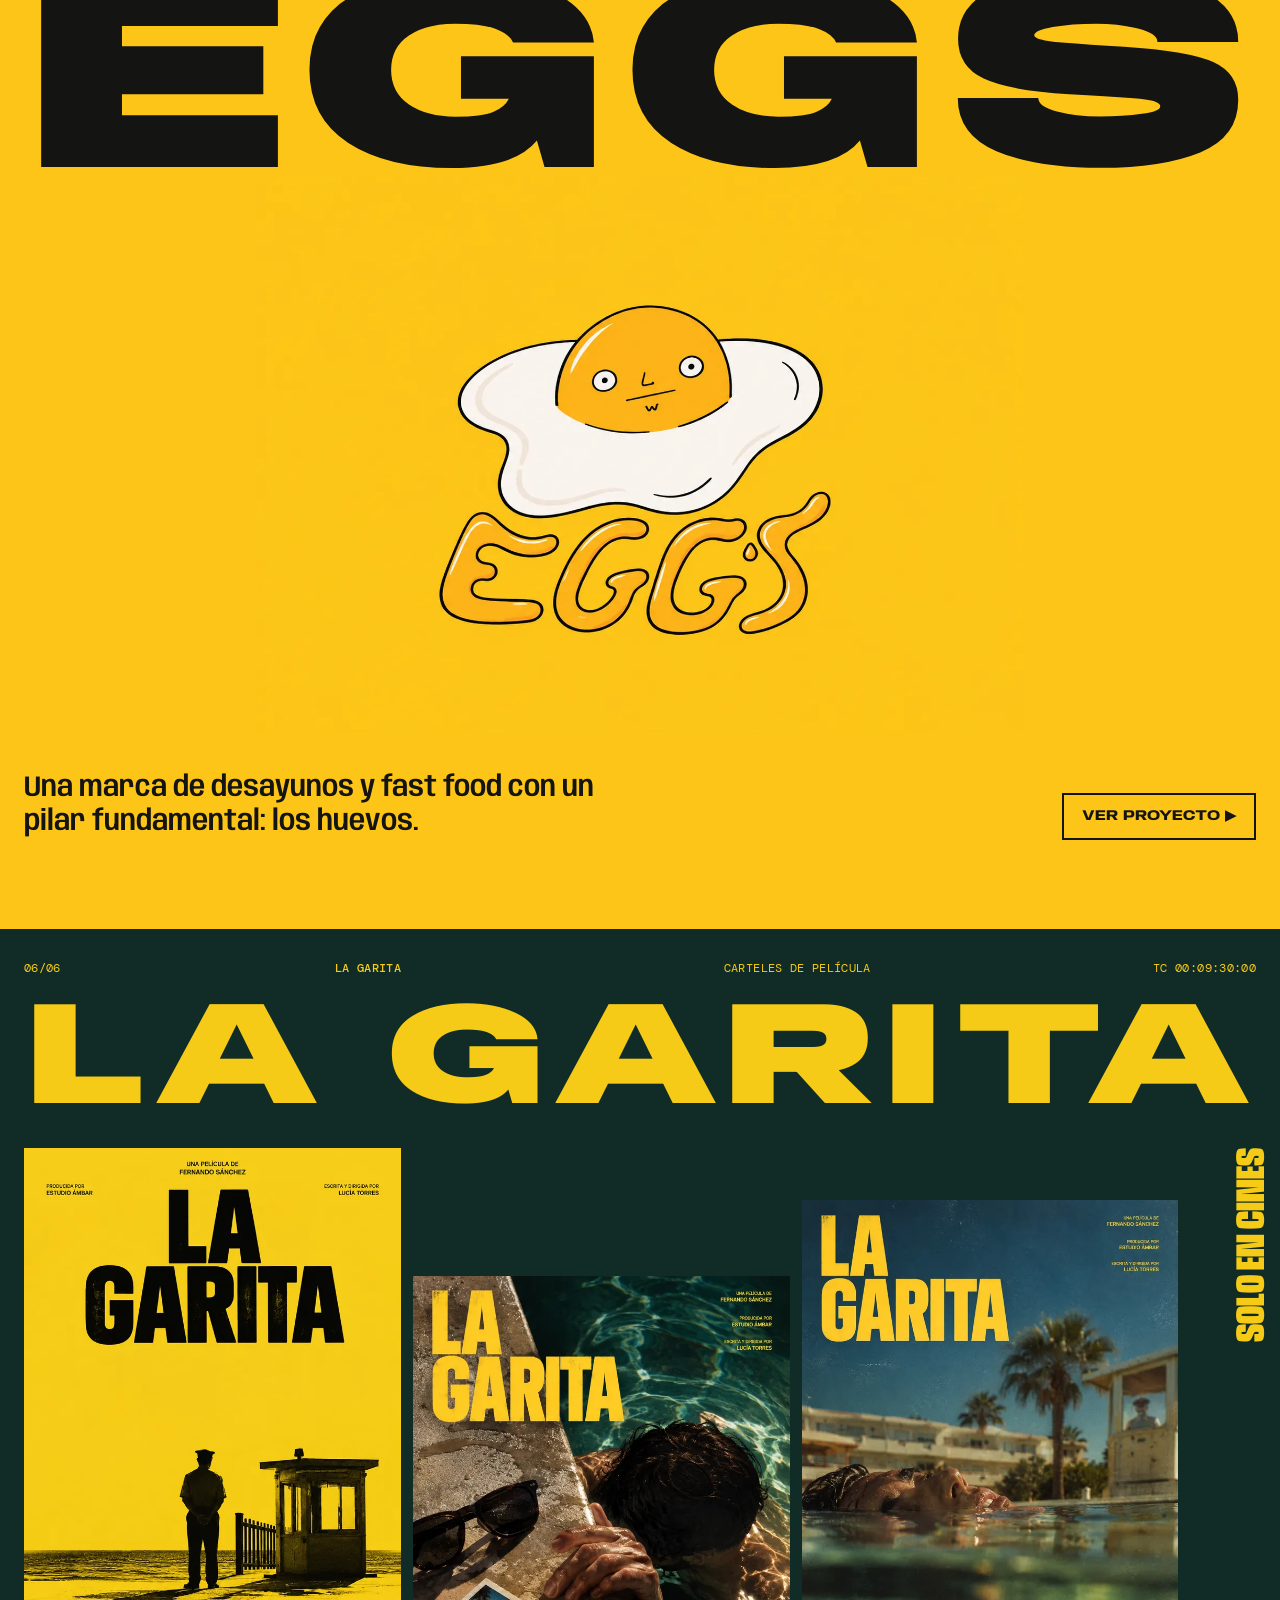
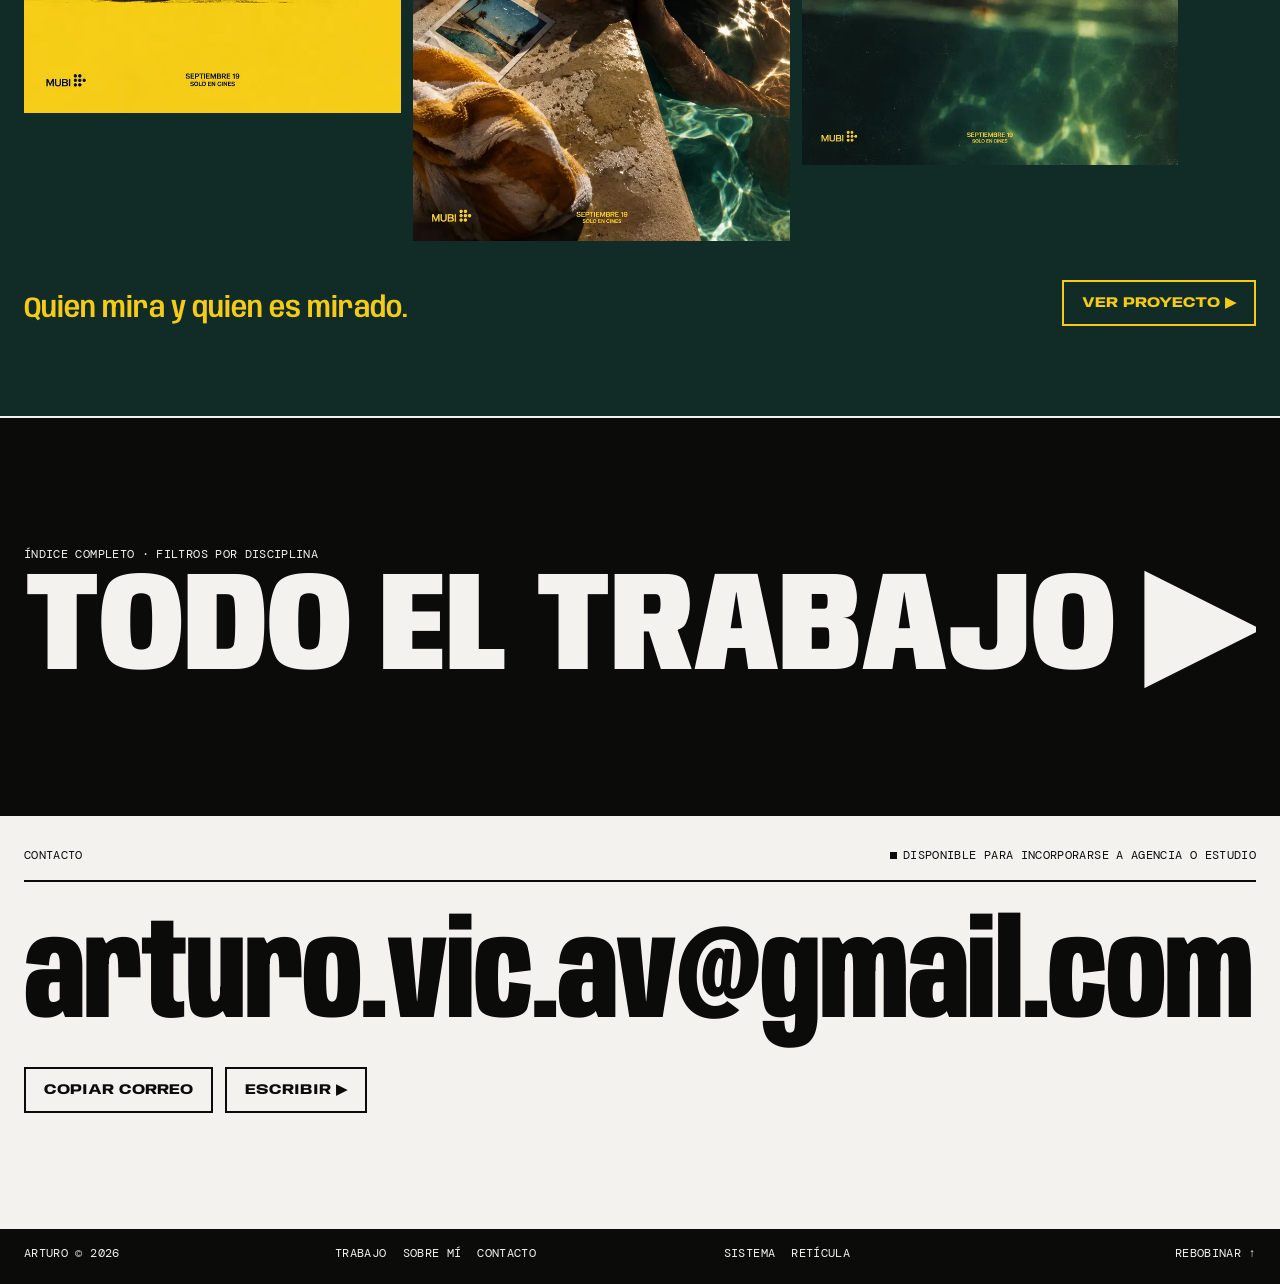
==== commit 7bd5deb7: "Proyectos: nuevo orden (Gaviota, Miso, Verde, Aisu., Eggs, La Garita) - data.js: los bloques de proy" ====
--- a/index.html
+++ b/index.html
@@ -27,7 +27,7 @@
 <meta name="twitter:image" content="https://arturovicav-debug.github.io/og-image.jpg">
 <meta name="twitter:image:alt" content="«Lo que se ve, se decide» en letras grandes sobre fondo negro y, debajo, una tira de fotogramas con los seis proyectos de Arturo, director de arte.">
 <link rel="icon" href="favicon.svg" type="image/svg+xml">
-<link rel="preload" as="image" href="img/aisu-01-1440.webp">
+<link rel="preload" as="image" href="img/gaviota-01-720.webp" imagesrcset="img/gaviota-01-720.webp 720w, img/gaviota-01-1440.webp 1440w" imagesizes="(min-width:1100px) 62vw, 100vw">
 <link rel="preconnect" href="https://fonts.googleapis.com"><link rel="preconnect" href="https://fonts.gstatic.com" crossorigin><link rel="stylesheet" href="https://fonts.googleapis.com/css2?family=Anybody:ital,wdth,wght@0,50..150,100..900;1,50..150,100..900&family=DM+Mono:ital,wght@0,400;0,500;1,400&display=swap">
 <style>
 /* SALA — Versión B, experimental / dirección de arte.
